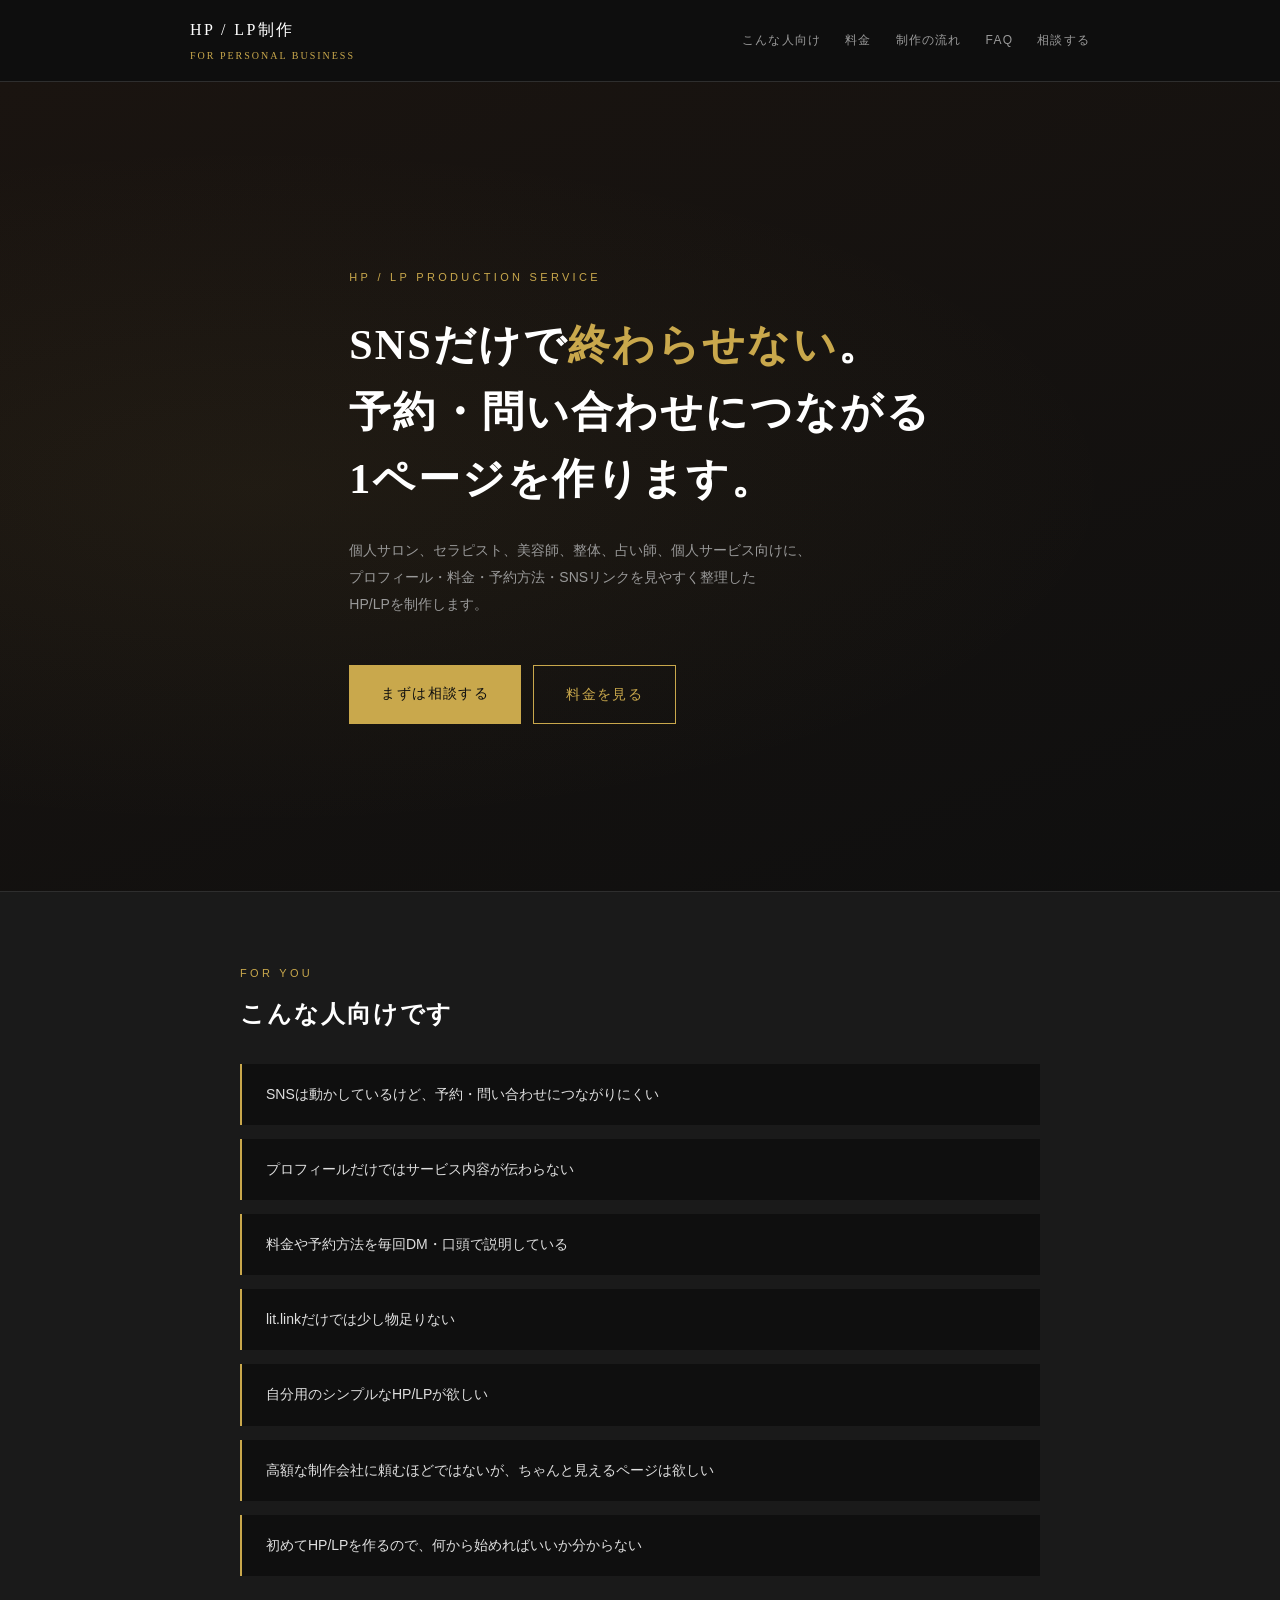
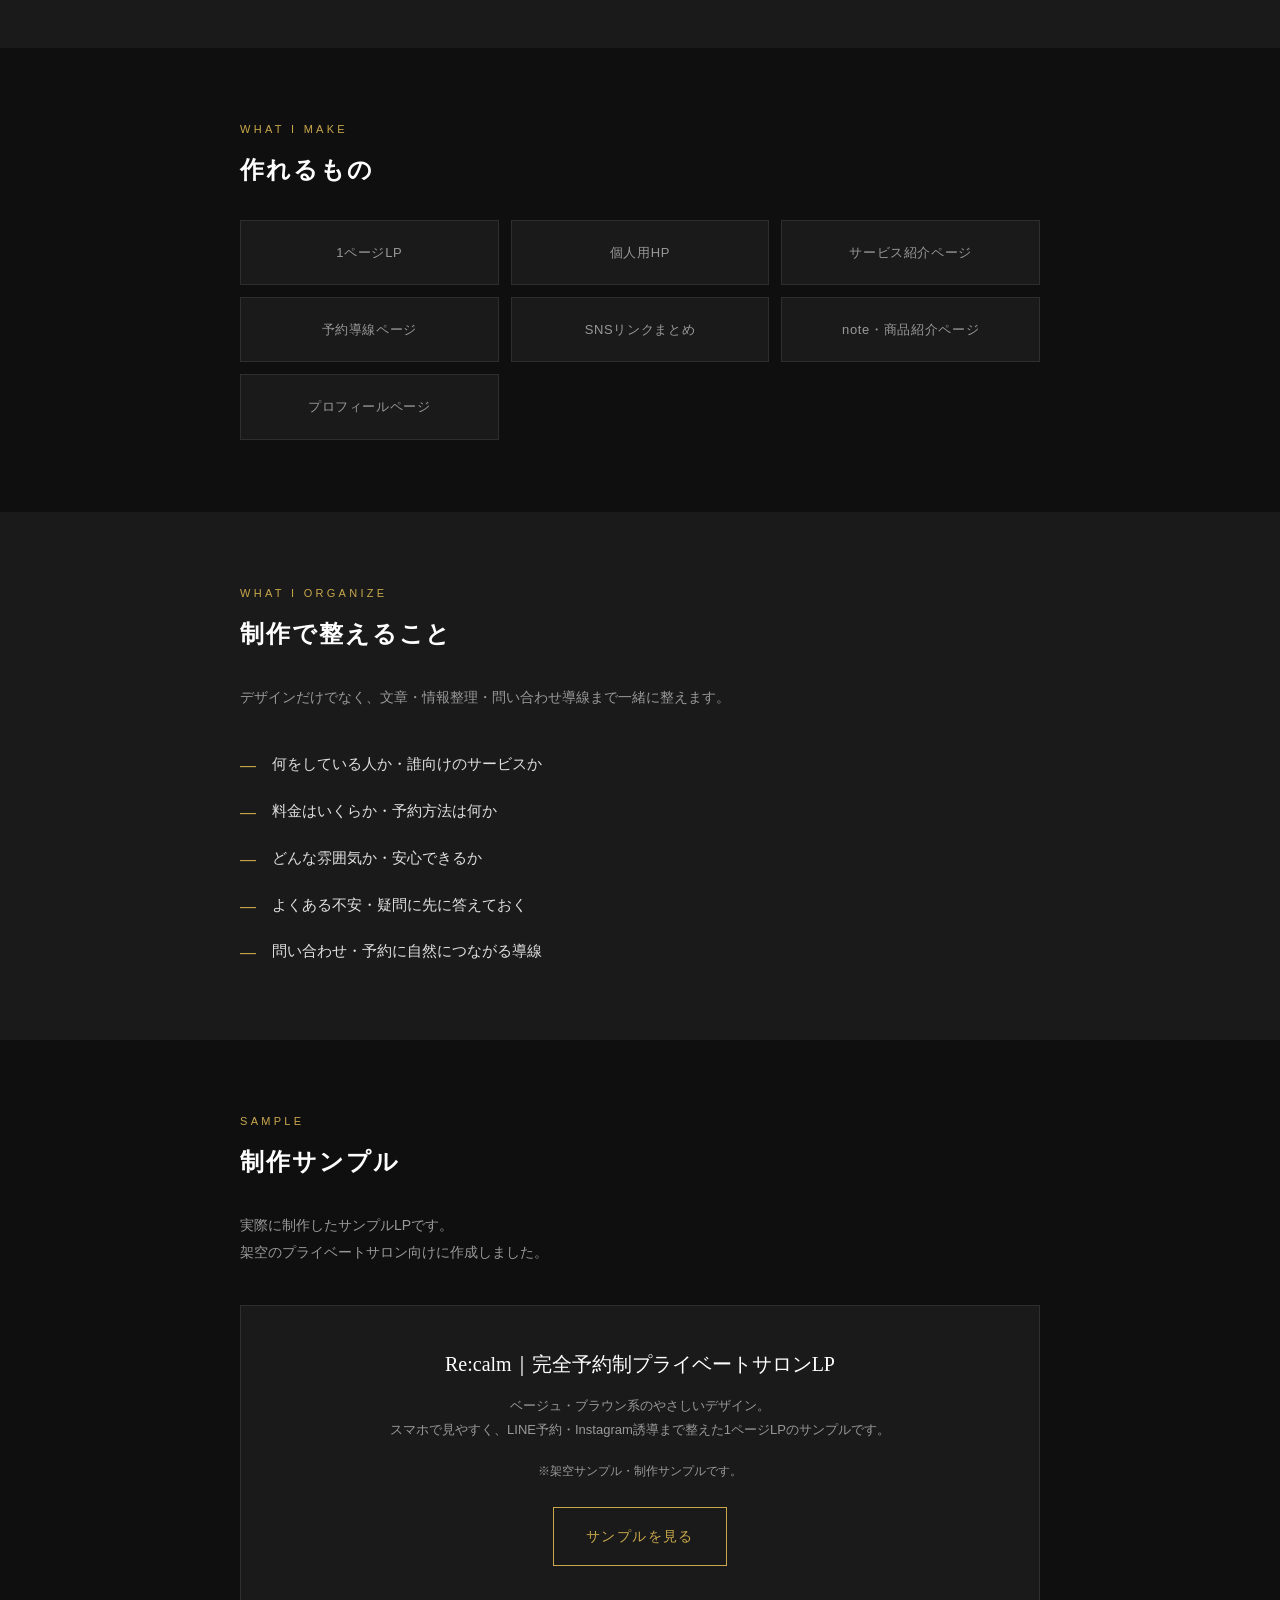
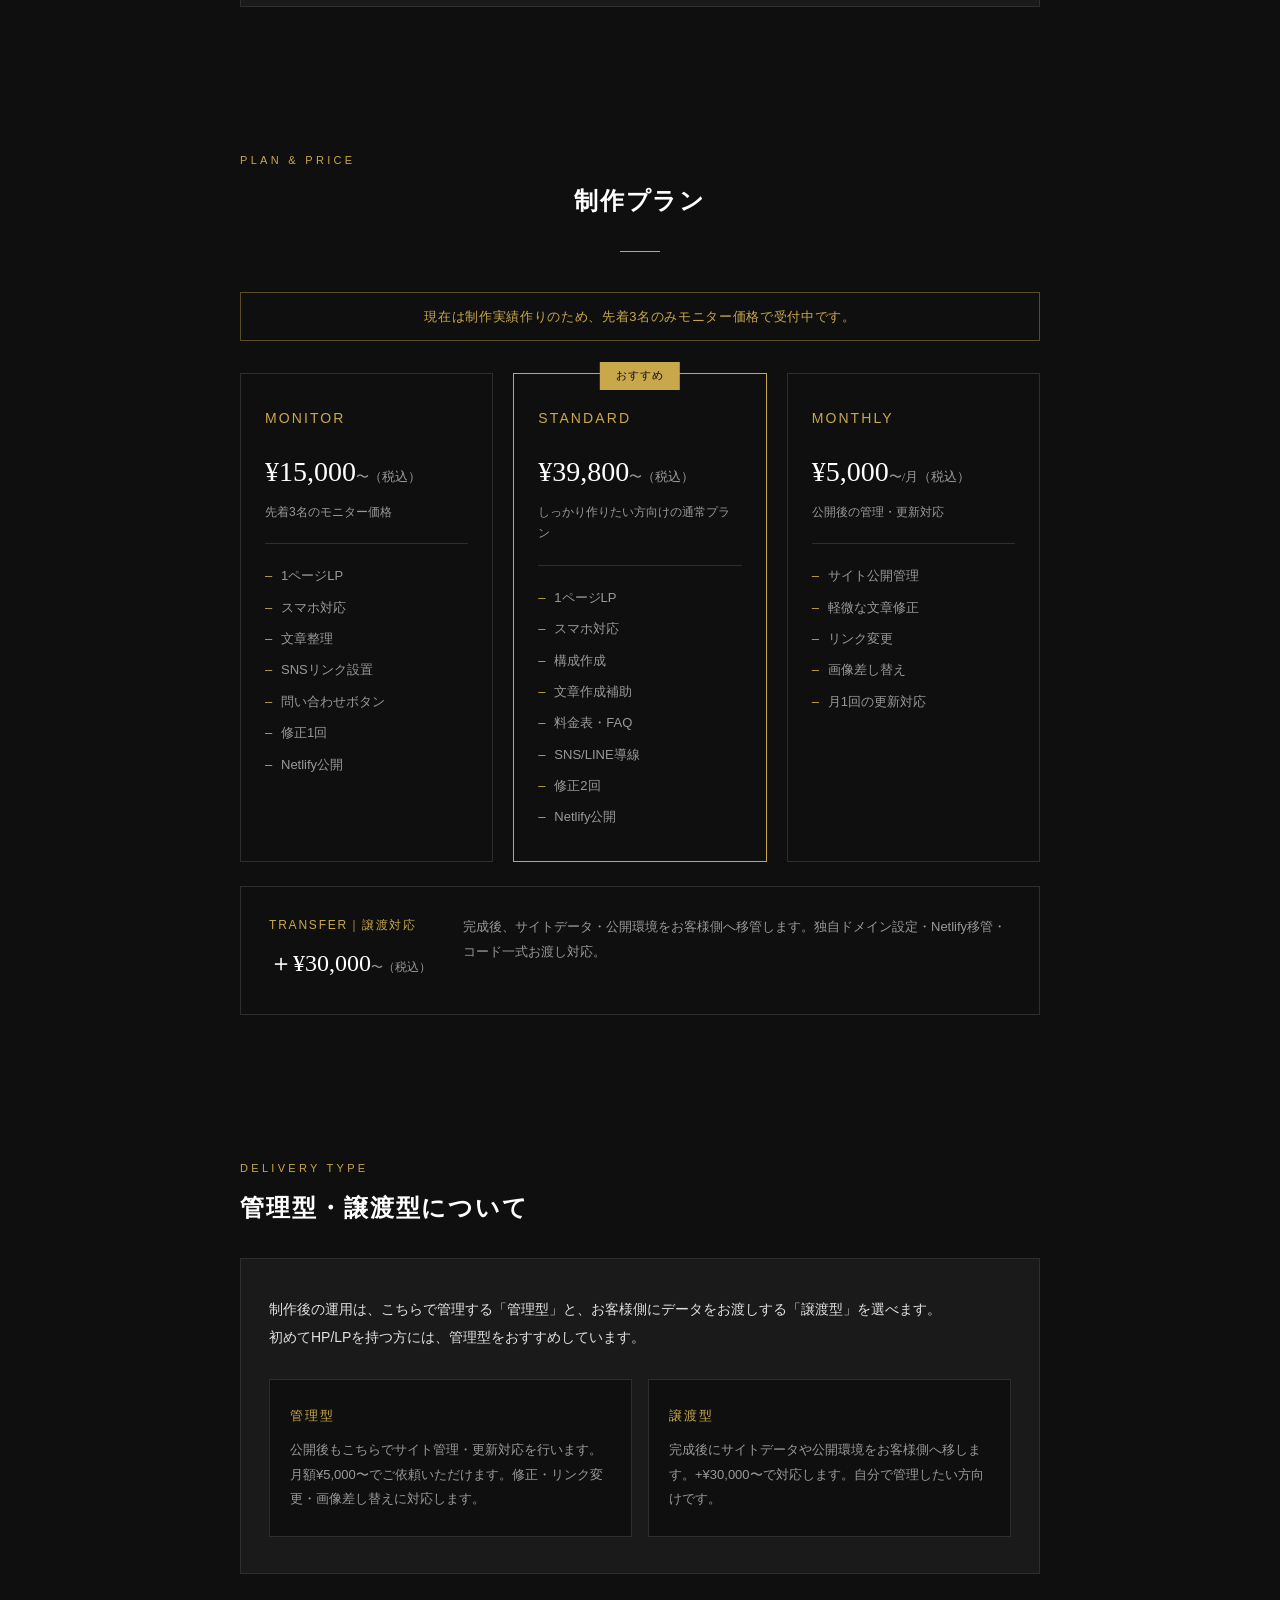
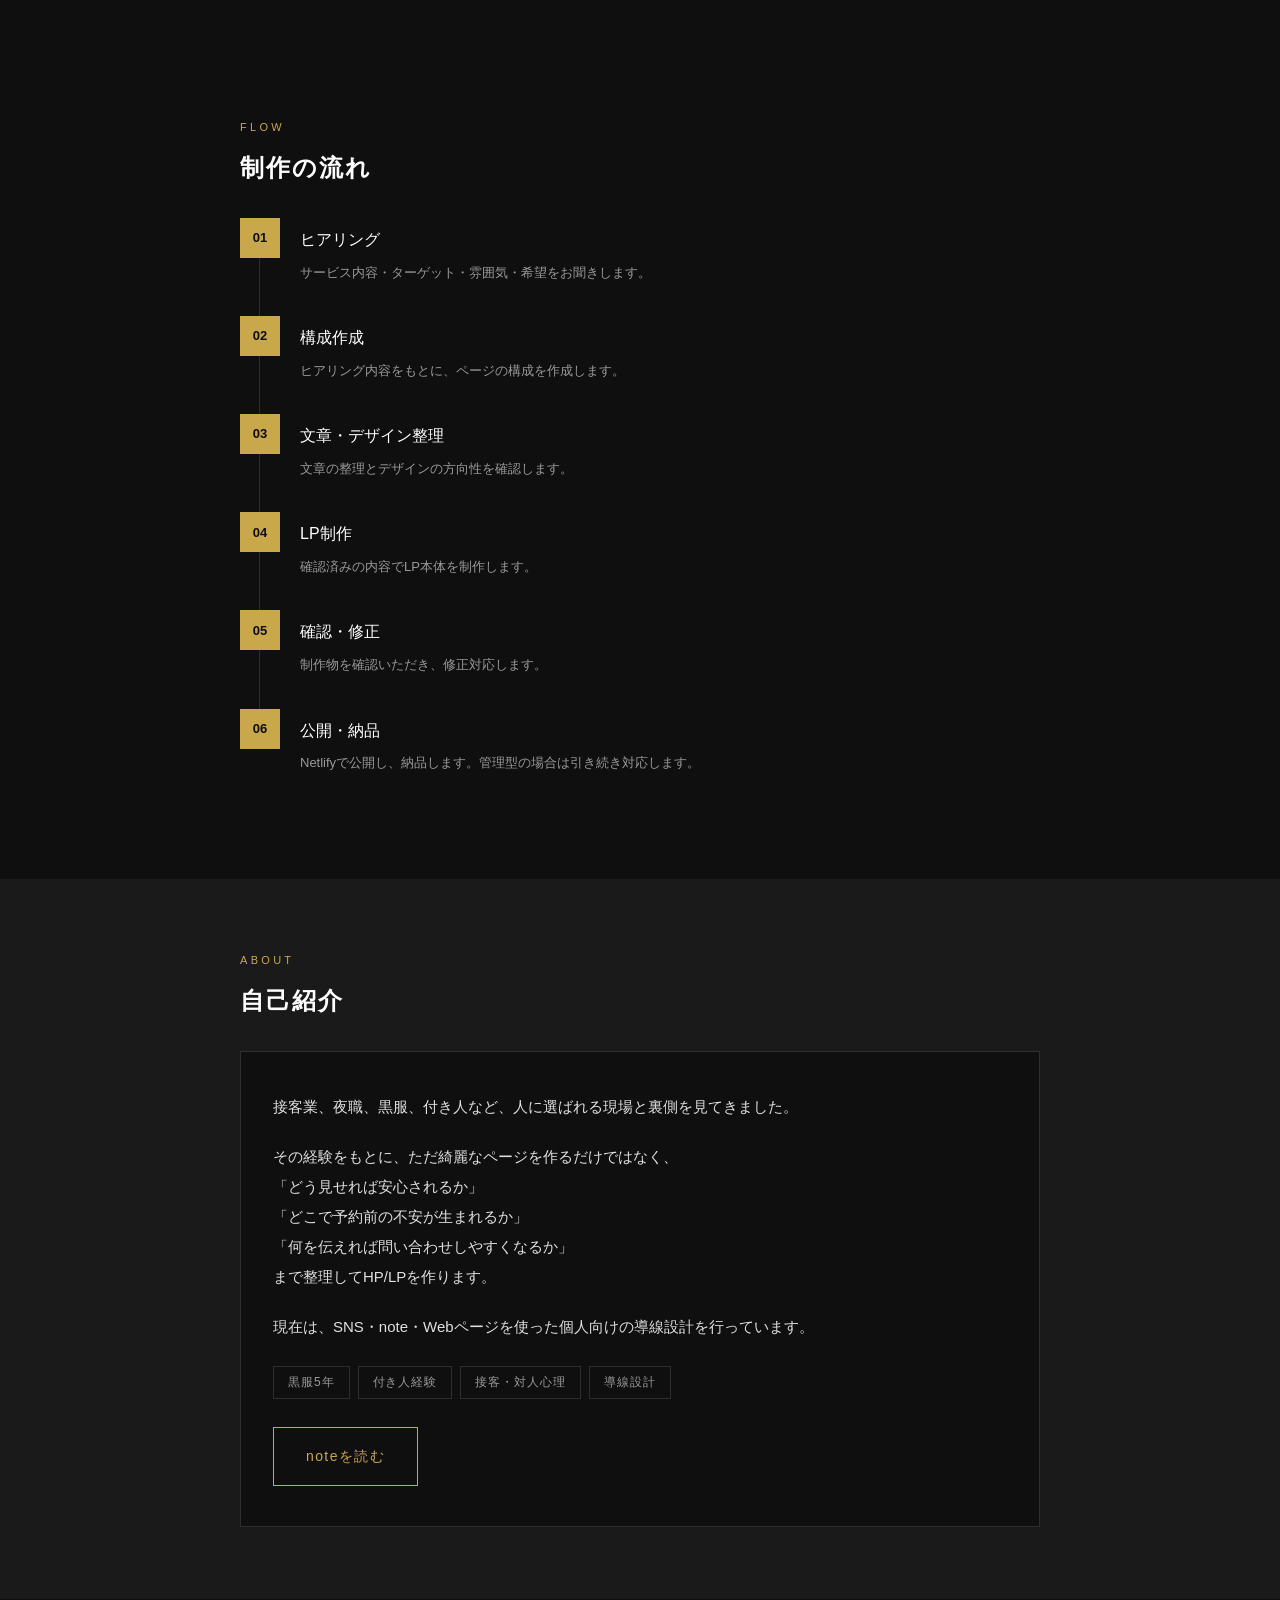
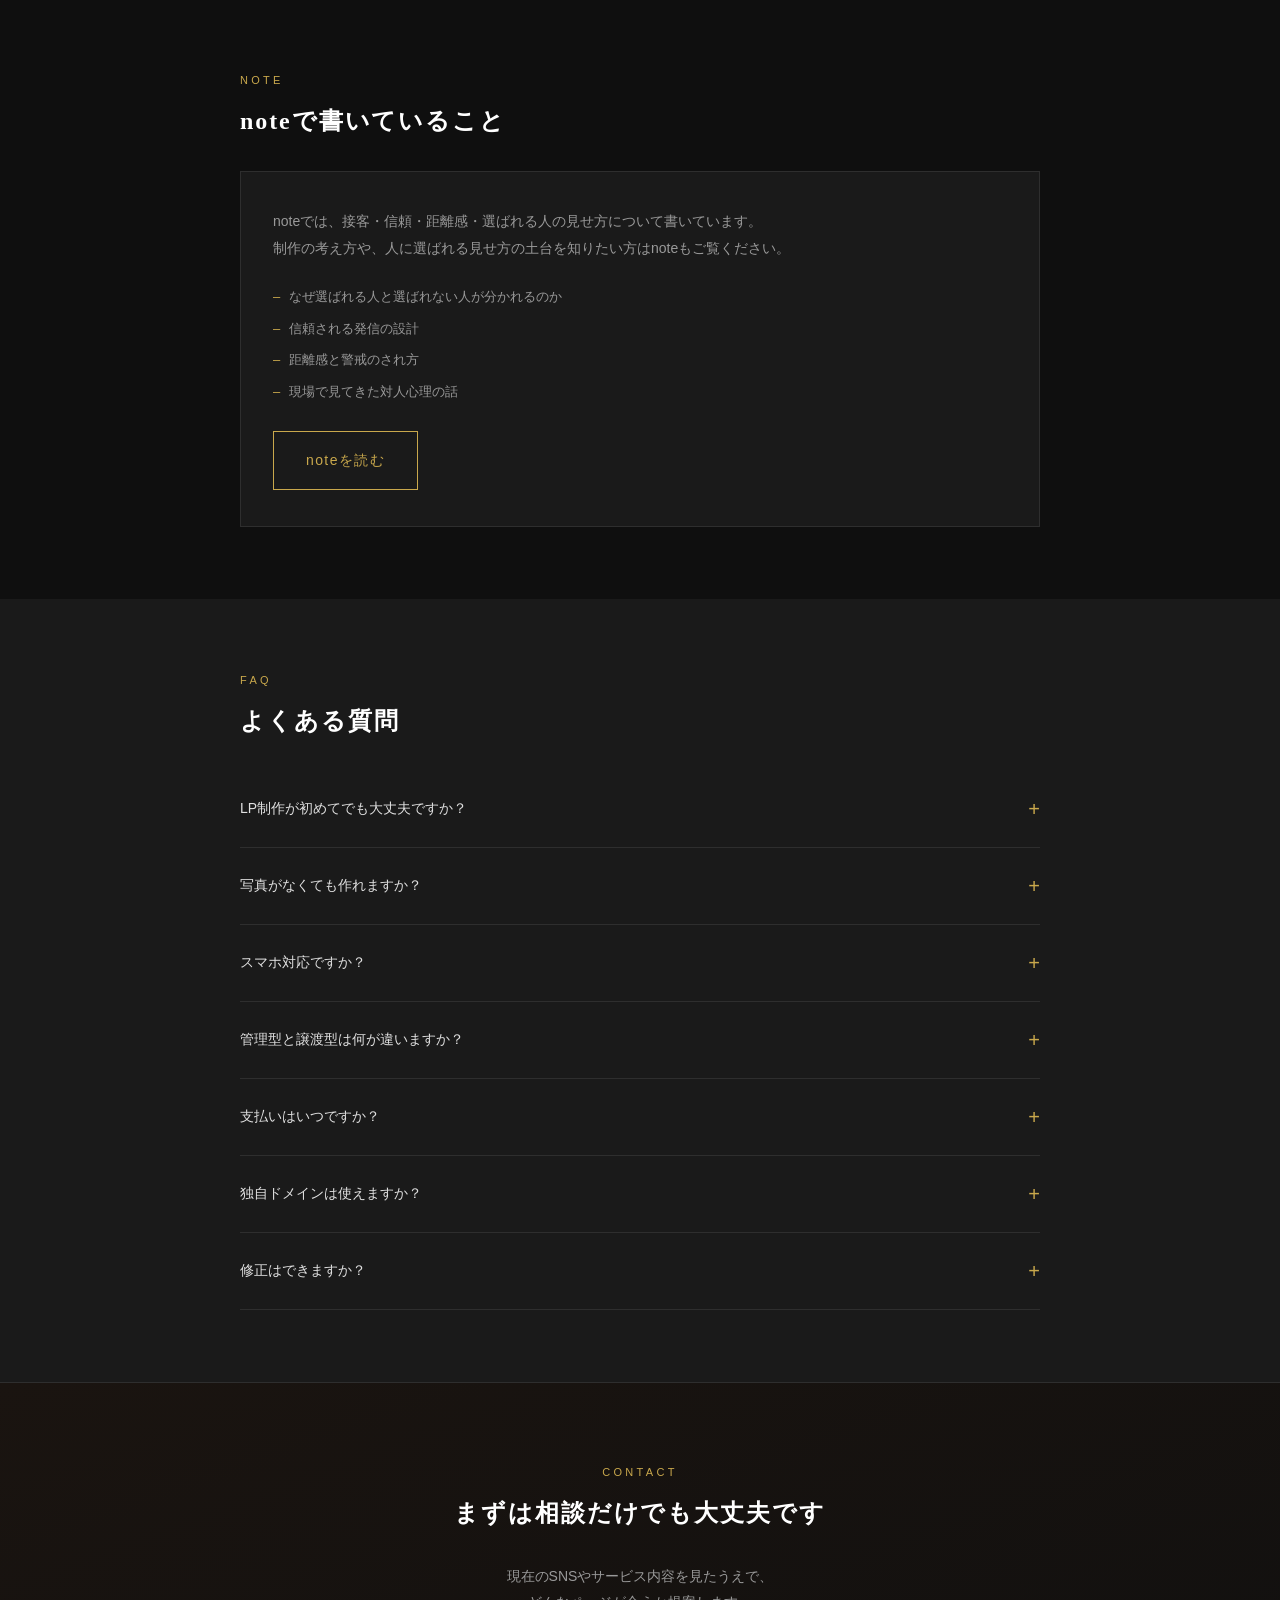
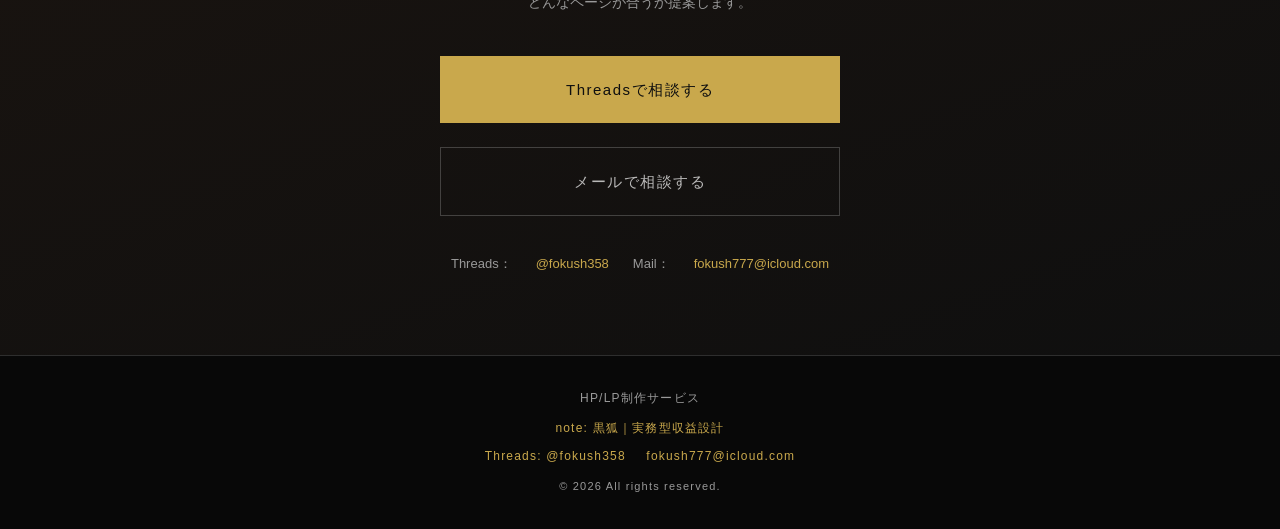
==== service-lp/index.html @ 89407a47 "LP本番化：料金・CTA・FAQ・自己紹介・管理譲渡型を全面更新 - 料金プランに譲渡対応（+¥30,000〜）を追加 - モニター先着3名の告知文を追加 - 「料金を見る」ボタンを #pricing" ====
<!DOCTYPE html>
<html lang="ja">
<head>
  <meta charset="UTF-8">
  <meta name="viewport" content="width=device-width, initial-scale=1.0">
  <title>HP/LP制作サービス｜個人サロン・個人事業者向け</title>
  <meta name="description" content="個人サロン・セラピスト・美容師・整体向けのHP/LP制作サービス。SNSだけで終わらせない、予約・問い合わせにつながる1ページを作ります。モニター価格15,000円〜。">

  <!-- OGP -->
  <meta property="og:title" content="HP/LP制作サービス｜個人サロン・個人事業者向け">
  <meta property="og:description" content="SNSだけで終わらせない。予約・問い合わせにつながる1ページを作ります。">
  <meta property="og:type" content="website">
  <meta property="og:url" content="">
  <meta property="og:image" content="">
  <meta name="twitter:card" content="summary_large_image">

  <link rel="stylesheet" href="./style.css">
</head>
<body>

  <!-- ヘッダー -->
  <header>
    <div class="header-inner">
      <div class="logo">
        HP / LP制作
        <span>FOR PERSONAL BUSINESS</span>
      </div>
      <nav>
        <a href="#target">こんな人向け</a>
        <a href="#pricing">料金</a>
        <a href="#flow">制作の流れ</a>
        <a href="#faq">FAQ</a>
        <a href="#cta">相談する</a>
      </nav>
    </div>
  </header>

  <!-- ファーストビュー -->
  <section id="hero">
    <div class="hero-inner">
      <span class="hero-label">HP / LP PRODUCTION SERVICE</span>
      <h1 class="hero-title">
        SNSだけで<em>終わらせない</em>。<br>
        予約・問い合わせにつながる<br>
        1ページを作ります。
      </h1>
      <p class="hero-sub">
        個人サロン、セラピスト、美容師、整体、占い師、個人サービス向けに、<br>
        プロフィール・料金・予約方法・SNSリンクを見やすく整理した<br>
        HP/LPを制作します。
      </p>
      <div class="hero-buttons">
        <!-- ここにGoogleフォームURLを入れる -->
        <a href="#" class="btn btn-gold">まずは相談する</a>
        <a href="#pricing" class="btn btn-outline-gold">料金を見る</a>
      </div>
    </div>
  </section>

  <!-- こんな人向け -->
  <section id="target">
    <div class="section-inner">
      <span class="section-label">For You</span>
      <h2 class="section-title">こんな人向けです</h2>
      <ul class="target-list">
        <li>SNSは動かしているけど、予約・問い合わせにつながりにくい</li>
        <li>プロフィールだけではサービス内容が伝わらない</li>
        <li>料金や予約方法を毎回DM・口頭で説明している</li>
        <li>lit.linkだけでは少し物足りない</li>
        <li>自分用のシンプルなHP/LPが欲しい</li>
        <li>高額な制作会社に頼むほどではないが、ちゃんと見えるページは欲しい</li>
        <li>初めてHP/LPを作るので、何から始めればいいか分からない</li>
      </ul>
    </div>
  </section>

  <!-- 作れるもの -->
  <section id="products">
    <div class="section-inner">
      <span class="section-label">What I Make</span>
      <h2 class="section-title">作れるもの</h2>
      <div class="products-grid">
        <div class="product-item">1ページLP</div>
        <div class="product-item">個人用HP</div>
        <div class="product-item">サービス紹介ページ</div>
        <div class="product-item">予約導線ページ</div>
        <div class="product-item">SNSリンクまとめ</div>
        <div class="product-item">note・商品紹介ページ</div>
        <div class="product-item">プロフィールページ</div>
      </div>
    </div>
  </section>

  <!-- 制作で整えること -->
  <section id="features">
    <div class="section-inner">
      <span class="section-label">What I Organize</span>
      <h2 class="section-title">制作で整えること</h2>
      <p class="section-desc">
        デザインだけでなく、文章・情報整理・問い合わせ導線まで一緒に整えます。
      </p>
      <ul class="features-list">
        <li>
          <span class="feature-icon">—</span>
          <span class="feature-text">何をしている人か・誰向けのサービスか</span>
        </li>
        <li>
          <span class="feature-icon">—</span>
          <span class="feature-text">料金はいくらか・予約方法は何か</span>
        </li>
        <li>
          <span class="feature-icon">—</span>
          <span class="feature-text">どんな雰囲気か・安心できるか</span>
        </li>
        <li>
          <span class="feature-icon">—</span>
          <span class="feature-text">よくある不安・疑問に先に答えておく</span>
        </li>
        <li>
          <span class="feature-icon">—</span>
          <span class="feature-text">問い合わせ・予約に自然につながる導線</span>
        </li>
      </ul>
    </div>
  </section>

  <!-- 制作サンプル -->
  <section id="sample">
    <div class="section-inner">
      <span class="section-label">Sample</span>
      <h2 class="section-title">制作サンプル</h2>
      <p class="section-desc">
        実際に制作したサンプルLPです。<br>
        架空のプライベートサロン向けに作成しました。
      </p>
      <div class="sample-card">
        <div class="sample-name">Re:calm｜完全予約制プライベートサロンLP</div>
        <p class="sample-desc">
          ベージュ・ブラウン系のやさしいデザイン。<br>
          スマホで見やすく、LINE予約・Instagram誘導まで整えた1ページLPのサンプルです。
        </p>
        <p class="sample-note">※架空サンプル・制作サンプルです。</p>
        <!-- サンプルLPへのリンク -->
        <a href="../sample-salon-lp/" class="btn btn-outline-gold" target="_blank">サンプルを見る</a>
      </div>
    </div>
  </section>

  <!-- 制作プラン -->
  <section id="pricing">
    <div class="section-inner">
      <span class="section-label">Plan & Price</span>
      <h2 class="section-title center">制作プラン</h2>
      <div class="divider"></div>
      <p class="monitor-notice">現在は制作実績作りのため、先着3名のみモニター価格で受付中です。</p>
      <div class="plans-grid">

        <!-- モニタープラン -->
        <div class="plan-card">
          <div class="plan-name">MONITOR</div>
          <div class="plan-price">¥15,000<span>〜（税込）</span></div>
          <p class="plan-desc">先着3名のモニター価格</p>
          <ul class="plan-features">
            <li>1ページLP</li>
            <li>スマホ対応</li>
            <li>文章整理</li>
            <li>SNSリンク設置</li>
            <li>問い合わせボタン</li>
            <li>修正1回</li>
            <li>Netlify公開</li>
          </ul>
        </div>

        <!-- 通常プラン -->
        <div class="plan-card featured">
          <div class="plan-badge">おすすめ</div>
          <div class="plan-name">STANDARD</div>
          <div class="plan-price">¥39,800<span>〜（税込）</span></div>
          <p class="plan-desc">しっかり作りたい方向けの通常プラン</p>
          <ul class="plan-features">
            <li>1ページLP</li>
            <li>スマホ対応</li>
            <li>構成作成</li>
            <li>文章作成補助</li>
            <li>料金表・FAQ</li>
            <li>SNS/LINE導線</li>
            <li>修正2回</li>
            <li>Netlify公開</li>
          </ul>
        </div>

        <!-- 月額管理 -->
        <div class="plan-card">
          <div class="plan-name">MONTHLY</div>
          <div class="plan-price">¥5,000<span>〜/月（税込）</span></div>
          <p class="plan-desc">公開後の管理・更新対応</p>
          <ul class="plan-features">
            <li>サイト公開管理</li>
            <li>軽微な文章修正</li>
            <li>リンク変更</li>
            <li>画像差し替え</li>
            <li>月1回の更新対応</li>
          </ul>
        </div>

      </div>

      <!-- 譲渡対応 -->
      <div class="transfer-box">
        <div class="transfer-inner">
          <div>
            <div class="transfer-label">TRANSFER｜譲渡対応</div>
            <div class="transfer-price">＋¥30,000<span>〜（税込）</span></div>
          </div>
          <p class="transfer-desc">完成後、サイトデータ・公開環境をお客様側へ移管します。独自ドメイン設定・Netlify移管・コード一式お渡し対応。</p>
        </div>
      </div>

    </div>
  </section>

  <!-- 管理型・譲渡型について -->
  <section id="delivery">
    <div class="section-inner">
      <span class="section-label">Delivery Type</span>
      <h2 class="section-title">管理型・譲渡型について</h2>
      <div class="delivery-box">
        <p class="delivery-lead">
          制作後の運用は、こちらで管理する「管理型」と、お客様側にデータをお渡しする「譲渡型」を選べます。<br>
          初めてHP/LPを持つ方には、管理型をおすすめしています。
        </p>
        <div class="delivery-grid">
          <div class="delivery-item">
            <div class="delivery-item-title">管理型</div>
            <p>公開後もこちらでサイト管理・更新対応を行います。月額¥5,000〜でご依頼いただけます。修正・リンク変更・画像差し替えに対応します。</p>
          </div>
          <div class="delivery-item">
            <div class="delivery-item-title">譲渡型</div>
            <p>完成後にサイトデータや公開環境をお客様側へ移します。+¥30,000〜で対応します。自分で管理したい方向けです。</p>
          </div>
        </div>
      </div>
    </div>
  </section>

  <!-- 制作の流れ -->
  <section id="flow">
    <div class="section-inner">
      <span class="section-label">Flow</span>
      <h2 class="section-title">制作の流れ</h2>
      <ul class="flow-list">
        <li class="flow-item">
          <div class="flow-step">01</div>
          <div class="flow-content">
            <div class="title">ヒアリング</div>
            <div class="desc">サービス内容・ターゲット・雰囲気・希望をお聞きします。</div>
          </div>
        </li>
        <li class="flow-item">
          <div class="flow-step">02</div>
          <div class="flow-content">
            <div class="title">構成作成</div>
            <div class="desc">ヒアリング内容をもとに、ページの構成を作成します。</div>
          </div>
        </li>
        <li class="flow-item">
          <div class="flow-step">03</div>
          <div class="flow-content">
            <div class="title">文章・デザイン整理</div>
            <div class="desc">文章の整理とデザインの方向性を確認します。</div>
          </div>
        </li>
        <li class="flow-item">
          <div class="flow-step">04</div>
          <div class="flow-content">
            <div class="title">LP制作</div>
            <div class="desc">確認済みの内容でLP本体を制作します。</div>
          </div>
        </li>
        <li class="flow-item">
          <div class="flow-step">05</div>
          <div class="flow-content">
            <div class="title">確認・修正</div>
            <div class="desc">制作物を確認いただき、修正対応します。</div>
          </div>
        </li>
        <li class="flow-item">
          <div class="flow-step">06</div>
          <div class="flow-content">
            <div class="title">公開・納品</div>
            <div class="desc">Netlifyで公開し、納品します。管理型の場合は引き続き対応します。</div>
          </div>
        </li>
      </ul>
    </div>
  </section>

  <!-- 自己紹介 -->
  <section id="about">
    <div class="section-inner">
      <span class="section-label">About</span>
      <h2 class="section-title">自己紹介</h2>
      <div class="about-box">
        <p class="about-text">
          接客業、夜職、黒服、付き人など、人に選ばれる現場と裏側を見てきました。
        </p>
        <p class="about-text">
          その経験をもとに、ただ綺麗なページを作るだけではなく、<br>
          「どう見せれば安心されるか」<br>
          「どこで予約前の不安が生まれるか」<br>
          「何を伝えれば問い合わせしやすくなるか」<br>
          まで整理してHP/LPを作ります。
        </p>
        <p class="about-text">
          現在は、SNS・note・Webページを使った個人向けの導線設計を行っています。
        </p>
        <div class="about-tags">
          <span class="tag">黒服5年</span>
          <span class="tag">付き人経験</span>
          <span class="tag">接客・対人心理</span>
          <span class="tag">導線設計</span>
        </div>
        <div class="about-note-link">
          <a href="https://note.com/bunkitune" class="btn btn-outline-gold" target="_blank">noteを読む</a>
        </div>
      </div>
    </div>
  </section>

  <!-- noteで書いていること -->
  <section id="note-section">
    <div class="section-inner">
      <span class="section-label">Note</span>
      <h2 class="section-title">noteで書いていること</h2>
      <div class="note-box">
        <p class="note-text">
          noteでは、接客・信頼・距離感・選ばれる人の見せ方について書いています。<br>
          制作の考え方や、人に選ばれる見せ方の土台を知りたい方はnoteもご覧ください。
        </p>
        <ul class="note-topics">
          <li>なぜ選ばれる人と選ばれない人が分かれるのか</li>
          <li>信頼される発信の設計</li>
          <li>距離感と警戒のされ方</li>
          <li>現場で見てきた対人心理の話</li>
        </ul>
        <a href="https://note.com/bunkitune" class="btn btn-outline-gold" target="_blank">noteを読む</a>
      </div>
    </div>
  </section>

  <!-- FAQ -->
  <section id="faq">
    <div class="section-inner">
      <span class="section-label">FAQ</span>
      <h2 class="section-title">よくある質問</h2>
      <div class="faq-list">
        <div class="faq-item">
          <div class="faq-question">LP制作が初めてでも大丈夫ですか？</div>
          <div class="faq-answer">大丈夫です。必要な情報はこちらで整理します。何を用意すればいいかも最初にご案内します。</div>
        </div>
        <div class="faq-item">
          <div class="faq-question">写真がなくても作れますか？</div>
          <div class="faq-answer">可能です。画像なしでも成立するシンプルな構成で制作できます。</div>
        </div>
        <div class="faq-item">
          <div class="faq-question">スマホ対応ですか？</div>
          <div class="faq-answer">スマホで見やすいことを前提に制作します。PCでも崩れないレスポンシブ対応です。</div>
        </div>
        <div class="faq-item">
          <div class="faq-question">管理型と譲渡型は何が違いますか？</div>
          <div class="faq-answer">管理型は、こちらで公開・更新管理を行う形です。譲渡型は、完成後にサイトデータや公開環境をお客様側へ移す形です。初めての方には管理型をおすすめしています。</div>
        </div>
        <div class="faq-item">
          <div class="faq-question">支払いはいつですか？</div>
          <div class="faq-answer">モニター制作は原則前払い、通常制作は着手金50%・公開前50%でお願いしています。</div>
        </div>
        <div class="faq-item">
          <div class="faq-question">独自ドメインは使えますか？</div>
          <div class="faq-answer">可能です。ドメインはお客様名義で取得していただき、設定をサポートします。</div>
        </div>
        <div class="faq-item">
          <div class="faq-question">修正はできますか？</div>
          <div class="faq-answer">プランに応じて修正対応します。大幅な変更は別料金になります。</div>
        </div>
      </div>
    </div>
  </section>

  <!-- CTA -->
  <section id="cta">
    <div class="section-inner">
      <span class="section-label">Contact</span>
      <h2 class="section-title">まずは相談だけでも大丈夫です</h2>
      <p class="cta-lead">
        現在のSNSやサービス内容を見たうえで、<br>
        どんなページが合うか提案します。
      </p>
      <div class="cta-buttons">
        <!-- ここにGoogleフォームURLを入れる -->
        <a href="#" class="btn btn-lg btn-gold">Threadsで相談する</a>
        <a href="mailto:fokush777@icloud.com" class="btn btn-lg btn-outline-white">メールで相談する</a>
      </div>
      <p class="cta-contact-info">
        Threads：<a href="https://www.threads.com/@fokush358?igshid=NTc4MTIwNjQ2YQ==" target="_blank">@fokush358</a>
        Mail：<a href="mailto:fokush777@icloud.com">fokush777@icloud.com</a>
      </p>
    </div>
  </section>

  <!-- フッター -->
  <footer>
    <p>HP/LP制作サービス</p>
    <p style="margin-top:8px;">
      <a href="https://note.com/bunkitune" target="_blank">note: 黒狐｜実務型収益設計</a>
    </p>
    <p style="margin-top:6px;">
      <a href="https://www.threads.com/@fokush358?igshid=NTc4MTIwNjQ2YQ==" target="_blank">Threads: @fokush358</a>
      <a href="mailto:fokush777@icloud.com">fokush777@icloud.com</a>
    </p>
    <p style="margin-top:10px; font-size:11px;">© 2026 All rights reserved.</p>
  </footer>

  <script src="./script.js"></script>
</body>
</html>
---- service-lp/style.css ----
/* ===========================
   HP/LP制作サービス LP スタイル
   =========================== */

:root {
  --color-bg: #0f0f0f;
  --color-surface: #1a1a1a;
  --color-surface2: #222222;
  --color-white: #ffffff;
  --color-gold: #c9a84c;
  --color-gold-light: #e0c878;
  --color-text: #e0e0e0;
  --color-text-light: #999999;
  --color-border: #2e2e2e;
  --font-main: 'Hiragino Mincho ProN', 'Yu Mincho', 'Georgia', serif;
  --font-sub: 'Hiragino Kaku Gothic ProN', 'Meiryo', sans-serif;
}

* {
  margin: 0;
  padding: 0;
  box-sizing: border-box;
}

html {
  scroll-behavior: smooth;
}

body {
  background-color: var(--color-bg);
  color: var(--color-text);
  font-family: var(--font-sub);
  line-height: 1.8;
  font-size: 15px;
}

img {
  max-width: 100%;
  height: auto;
  display: block;
}

a {
  color: inherit;
  text-decoration: none;
}

/* ===========================
   ヘッダー
   =========================== */
header {
  background: rgba(15,15,15,0.95);
  border-bottom: 1px solid var(--color-border);
  padding: 16px 20px;
  position: sticky;
  top: 0;
  z-index: 100;
  backdrop-filter: blur(8px);
}

.header-inner {
  max-width: 900px;
  margin: 0 auto;
  display: flex;
  justify-content: space-between;
  align-items: center;
}

.logo {
  font-family: var(--font-main);
  font-size: 16px;
  letter-spacing: 0.15em;
  color: var(--color-white);
}

.logo span {
  font-size: 10px;
  display: block;
  letter-spacing: 0.2em;
  color: var(--color-gold);
  margin-top: 2px;
}

nav {
  display: none;
}

@media (min-width: 768px) {
  nav {
    display: flex;
    gap: 24px;
  }
  nav a {
    font-size: 12px;
    color: var(--color-text-light);
    letter-spacing: 0.1em;
    transition: color 0.2s;
  }
  nav a:hover {
    color: var(--color-gold);
  }
}

/* ===========================
   セクション共通
   =========================== */
section {
  padding: 72px 20px;
}

.section-inner {
  max-width: 800px;
  margin: 0 auto;
}

.section-label {
  font-size: 11px;
  letter-spacing: 0.3em;
  color: var(--color-gold);
  text-transform: uppercase;
  margin-bottom: 12px;
  display: block;
}

.section-title {
  font-family: var(--font-main);
  font-size: 24px;
  color: var(--color-white);
  letter-spacing: 0.08em;
  line-height: 1.5;
  margin-bottom: 32px;
}

.section-title.center {
  text-align: center;
}

.divider {
  width: 40px;
  height: 1px;
  background: var(--color-gold);
  margin: 16px auto 40px;
}

.section-desc {
  font-size: 14px;
  color: var(--color-text-light);
  line-height: 1.9;
  margin-bottom: 40px;
}

/* ===========================
   ファーストビュー
   =========================== */
#hero {
  background: linear-gradient(160deg, #1a1410 0%, #0f0f0f 100%);
  padding: 100px 20px 80px;
  min-height: 90vh;
  display: flex;
  align-items: center;
  border-bottom: 1px solid var(--color-border);
  position: relative;
  overflow: hidden;
}

#hero::before {
  content: '';
  position: absolute;
  top: 0;
  left: 0;
  right: 0;
  bottom: 0;
  background: radial-gradient(ellipse at 20% 50%, rgba(201,168,76,0.06) 0%, transparent 60%);
  pointer-events: none;
}

.hero-inner {
  max-width: 800px;
  margin: 0 auto;
  position: relative;
}

.hero-label {
  font-size: 11px;
  letter-spacing: 0.3em;
  color: var(--color-gold);
  margin-bottom: 24px;
  display: block;
}

.hero-title {
  font-family: var(--font-main);
  font-size: clamp(26px, 5vw, 42px);
  color: var(--color-white);
  line-height: 1.6;
  letter-spacing: 0.05em;
  margin-bottom: 24px;
}

.hero-title em {
  color: var(--color-gold);
  font-style: normal;
}

.hero-sub {
  font-size: 14px;
  color: var(--color-text-light);
  line-height: 1.9;
  margin-bottom: 48px;
  max-width: 560px;
}

/* ===========================
   ボタン
   =========================== */
.btn {
  display: inline-block;
  padding: 16px 32px;
  font-size: 14px;
  letter-spacing: 0.1em;
  text-align: center;
  cursor: pointer;
  transition: all 0.25s;
  border: none;
  font-family: var(--font-sub);
}

.btn-gold {
  background: var(--color-gold);
  color: #0f0f0f;
}

.btn-gold:hover {
  background: var(--color-gold-light);
}

.btn-outline-gold {
  background: transparent;
  color: var(--color-gold);
  border: 1px solid var(--color-gold);
}

.btn-outline-gold:hover {
  background: var(--color-gold);
  color: #0f0f0f;
}

.btn-outline-white {
  background: transparent;
  color: rgba(255,255,255,0.7);
  border: 1px solid rgba(255,255,255,0.2);
}

.btn-outline-white:hover {
  background: rgba(255,255,255,0.08);
}

.btn-lg {
  padding: 20px 48px;
  font-size: 15px;
  width: 100%;
  max-width: 400px;
  display: block;
  margin: 0 auto 12px;
}

.hero-buttons {
  display: flex;
  flex-direction: column;
  gap: 12px;
  max-width: 360px;
}

@media (min-width: 480px) {
  .hero-buttons {
    flex-direction: row;
  }
}

/* ===========================
   こんな人向け
   =========================== */
#target {
  background: var(--color-surface);
}

.target-list {
  list-style: none;
  display: flex;
  flex-direction: column;
  gap: 14px;
}

.target-list li {
  padding: 18px 24px;
  background: var(--color-bg);
  border-left: 2px solid var(--color-gold);
  font-size: 14px;
  color: var(--color-text);
}

/* ===========================
   作れるもの
   =========================== */
#products {
  background: var(--color-bg);
}

.products-grid {
  display: grid;
  grid-template-columns: repeat(2, 1fr);
  gap: 12px;
}

@media (min-width: 600px) {
  .products-grid {
    grid-template-columns: repeat(3, 1fr);
  }
}

.product-item {
  padding: 20px 16px;
  background: var(--color-surface);
  border: 1px solid var(--color-border);
  text-align: center;
  font-size: 13px;
  color: var(--color-text-light);
  letter-spacing: 0.05em;
}

/* ===========================
   制作で整えること
   =========================== */
#features {
  background: var(--color-surface);
}

.features-list {
  list-style: none;
  display: flex;
  flex-direction: column;
  gap: 16px;
}

.features-list li {
  display: flex;
  gap: 16px;
  align-items: flex-start;
}

.feature-icon {
  color: var(--color-gold);
  font-size: 16px;
  flex-shrink: 0;
  margin-top: 2px;
}

.feature-text {
  font-size: 15px;
  color: var(--color-text);
}

/* ===========================
   制作サンプル
   =========================== */
#sample {
  background: var(--color-bg);
}

.sample-card {
  background: var(--color-surface);
  border: 1px solid var(--color-border);
  padding: 40px 32px;
  text-align: center;
}

.sample-card .sample-name {
  font-family: var(--font-main);
  font-size: 20px;
  color: var(--color-white);
  margin-bottom: 12px;
}

.sample-card .sample-desc {
  font-size: 13px;
  color: var(--color-text-light);
  margin-bottom: 28px;
  line-height: 1.8;
}

/* ===========================
   制作プラン
   =========================== */
#plans {
  background: var(--color-surface);
}

.plans-grid {
  display: flex;
  flex-direction: column;
  gap: 20px;
}

@media (min-width: 640px) {
  .plans-grid {
    display: grid;
    grid-template-columns: repeat(3, 1fr);
    gap: 20px;
  }
}

.plan-card {
  background: var(--color-bg);
  border: 1px solid var(--color-border);
  padding: 32px 24px;
}

.plan-card.featured {
  border-color: var(--color-gold);
  position: relative;
}

.plan-badge {
  position: absolute;
  top: -12px;
  left: 50%;
  transform: translateX(-50%);
  background: var(--color-gold);
  color: #0f0f0f;
  font-size: 11px;
  padding: 4px 16px;
  letter-spacing: 0.1em;
  white-space: nowrap;
}

.plan-name {
  font-size: 14px;
  letter-spacing: 0.15em;
  color: var(--color-gold);
  margin-bottom: 16px;
}

.plan-price {
  font-family: var(--font-main);
  font-size: 28px;
  color: var(--color-white);
  margin-bottom: 4px;
}

.plan-price span {
  font-size: 13px;
  color: var(--color-text-light);
}

.plan-desc {
  font-size: 12px;
  color: var(--color-text-light);
  margin-bottom: 20px;
  padding-bottom: 20px;
  border-bottom: 1px solid var(--color-border);
}

.plan-features {
  list-style: none;
  display: flex;
  flex-direction: column;
  gap: 8px;
}

.plan-features li {
  font-size: 13px;
  color: var(--color-text-light);
  padding-left: 16px;
  position: relative;
}

.plan-features li::before {
  content: '–';
  position: absolute;
  left: 0;
  color: var(--color-gold);
}

/* ===========================
   制作の流れ
   =========================== */
#flow {
  background: var(--color-bg);
}

.flow-list {
  list-style: none;
  display: flex;
  flex-direction: column;
  gap: 0;
}

.flow-item {
  display: flex;
  gap: 20px;
  padding-bottom: 32px;
  position: relative;
}

.flow-item:not(:last-child)::after {
  content: '';
  position: absolute;
  left: 19px;
  top: 40px;
  bottom: 0;
  width: 1px;
  background: var(--color-border);
}

.flow-step {
  width: 40px;
  height: 40px;
  background: var(--color-gold);
  color: #0f0f0f;
  display: flex;
  align-items: center;
  justify-content: center;
  font-size: 13px;
  flex-shrink: 0;
  font-weight: bold;
}

.flow-content .title {
  font-size: 16px;
  color: var(--color-white);
  margin-bottom: 6px;
  padding-top: 8px;
}

.flow-content .desc {
  font-size: 13px;
  color: var(--color-text-light);
  line-height: 1.8;
}

/* ===========================
   自己紹介
   =========================== */
#about {
  background: var(--color-surface);
}

.about-box {
  border: 1px solid var(--color-border);
  padding: 40px 32px;
  background: var(--color-bg);
}

.about-text {
  font-size: 15px;
  line-height: 2;
  color: var(--color-text);
  margin-bottom: 20px;
}

.about-tags {
  display: flex;
  flex-wrap: wrap;
  gap: 8px;
  margin-top: 24px;
}

.tag {
  padding: 5px 14px;
  border: 1px solid var(--color-border);
  font-size: 12px;
  letter-spacing: 0.08em;
  color: var(--color-text-light);
}

/* ===========================
   noteで書いていること
   =========================== */
#note-section {
  background: var(--color-bg);
}

.note-box {
  background: var(--color-surface);
  border: 1px solid var(--color-border);
  padding: 36px 32px;
}

.note-text {
  font-size: 14px;
  color: var(--color-text-light);
  line-height: 1.9;
  margin-bottom: 24px;
}

.note-topics {
  list-style: none;
  display: flex;
  flex-direction: column;
  gap: 8px;
  margin-bottom: 28px;
}

.note-topics li {
  font-size: 13px;
  color: var(--color-text-light);
  padding-left: 16px;
  position: relative;
}

.note-topics li::before {
  content: '–';
  position: absolute;
  left: 0;
  color: var(--color-gold);
}

/* ===========================
   FAQ
   =========================== */
#faq {
  background: var(--color-surface);
}

.faq-list {
  display: flex;
  flex-direction: column;
  gap: 0;
}

.faq-item {
  border-bottom: 1px solid var(--color-border);
}

.faq-question {
  padding: 20px 0;
  font-size: 14px;
  color: var(--color-text);
  cursor: pointer;
  display: flex;
  justify-content: space-between;
  align-items: center;
  gap: 16px;
}

.faq-question::after {
  content: '+';
  font-size: 20px;
  color: var(--color-gold);
  flex-shrink: 0;
  transition: transform 0.2s;
}

.faq-item.open .faq-question::after {
  transform: rotate(45deg);
}

.faq-answer {
  font-size: 13px;
  color: var(--color-text-light);
  line-height: 1.9;
  padding: 0 0 20px;
  display: none;
}

.faq-item.open .faq-answer {
  display: block;
}

/* ===========================
   CTA
   =========================== */
#cta {
  background: linear-gradient(160deg, #1a1410, #0f0f0f);
  text-align: center;
  padding: 80px 20px;
  border-top: 1px solid var(--color-border);
}

.cta-lead {
  font-size: 14px;
  color: var(--color-text-light);
  margin-bottom: 40px;
  line-height: 1.9;
}

.cta-buttons {
  display: flex;
  flex-direction: column;
  align-items: center;
  gap: 12px;
}

/* ===========================
   フッター
   =========================== */
footer {
  background: #080808;
  color: var(--color-text-light);
  text-align: center;
  padding: 32px 20px;
  font-size: 12px;
  letter-spacing: 0.1em;
  border-top: 1px solid var(--color-border);
}

footer a {
  color: var(--color-gold);
  text-decoration: none;
}

footer a:hover {
  text-decoration: underline;
}

footer a + a {
  margin-left: 16px;
}

/* ===========================
   モニター告知
   =========================== */
.monitor-notice {
  text-align: center;
  font-size: 13px;
  color: var(--color-gold);
  border: 1px solid rgba(201,168,76,0.4);
  padding: 12px 20px;
  margin-bottom: 32px;
  letter-spacing: 0.05em;
}

/* ===========================
   譲渡対応ボックス
   =========================== */
.transfer-box {
  margin-top: 24px;
  border: 1px solid var(--color-border);
  padding: 28px 28px;
  background: var(--color-bg);
}

.transfer-inner {
  display: flex;
  flex-direction: column;
  gap: 12px;
}

@media (min-width: 600px) {
  .transfer-inner {
    flex-direction: row;
    align-items: flex-start;
    gap: 32px;
  }
}

.transfer-label {
  font-size: 12px;
  letter-spacing: 0.15em;
  color: var(--color-gold);
  margin-bottom: 6px;
}

.transfer-price {
  font-family: var(--font-main);
  font-size: 24px;
  color: var(--color-white);
  white-space: nowrap;
}

.transfer-price span {
  font-size: 12px;
  color: var(--color-text-light);
}

.transfer-desc {
  font-size: 13px;
  color: var(--color-text-light);
  line-height: 1.9;
  flex: 1;
}

/* ===========================
   管理型・譲渡型
   =========================== */
#delivery {
  background: var(--color-bg);
}

.delivery-box {
  border: 1px solid var(--color-border);
  padding: 36px 28px;
  background: var(--color-surface);
}

.delivery-lead {
  font-size: 14px;
  color: var(--color-text);
  line-height: 2;
  margin-bottom: 28px;
}

.delivery-grid {
  display: grid;
  grid-template-columns: 1fr;
  gap: 16px;
}

@media (min-width: 600px) {
  .delivery-grid {
    grid-template-columns: 1fr 1fr;
  }
}

.delivery-item {
  background: var(--color-bg);
  border: 1px solid var(--color-border);
  padding: 24px 20px;
}

.delivery-item-title {
  font-size: 13px;
  letter-spacing: 0.15em;
  color: var(--color-gold);
  margin-bottom: 10px;
}

.delivery-item p {
  font-size: 13px;
  color: var(--color-text-light);
  line-height: 1.9;
}

/* ===========================
   サンプル注記
   =========================== */
.sample-note {
  font-size: 12px;
  color: var(--color-text-light);
  margin-bottom: 24px;
  margin-top: -8px;
}

/* ===========================
   自己紹介 noteリンク
   =========================== */
.about-note-link {
  margin-top: 28px;
}

/* ===========================
   CTA 連絡先テキスト
   =========================== */
.cta-contact-info {
  margin-top: 24px;
  font-size: 13px;
  color: var(--color-text-light);
  display: flex;
  flex-direction: column;
  align-items: center;
  gap: 6px;
}

.cta-contact-info a {
  color: var(--color-gold);
}

@media (min-width: 480px) {
  .cta-contact-info {
    flex-direction: row;
    justify-content: center;
    gap: 24px;
  }
}

/* ===========================
   スマホ表示調整
   =========================== */
@media (max-width: 480px) {
  section {
    padding: 56px 16px;
  }

  .section-title {
    font-size: 20px;
  }

  .plan-card {
    padding: 24px 18px;
  }

  .plan-price {
    font-size: 24px;
  }

  .faq-question {
    font-size: 13px;
    padding: 18px 0;
  }

  .faq-answer {
    font-size: 13px;
  }

  .btn-lg {
    padding: 16px 24px;
    font-size: 14px;
  }

  .transfer-box {
    padding: 20px 16px;
  }

  .delivery-box {
    padding: 24px 16px;
  }

  .hero-title {
    font-size: 22px;
  }

  .monitor-notice {
    font-size: 12px;
    padding: 10px 14px;
  }
}
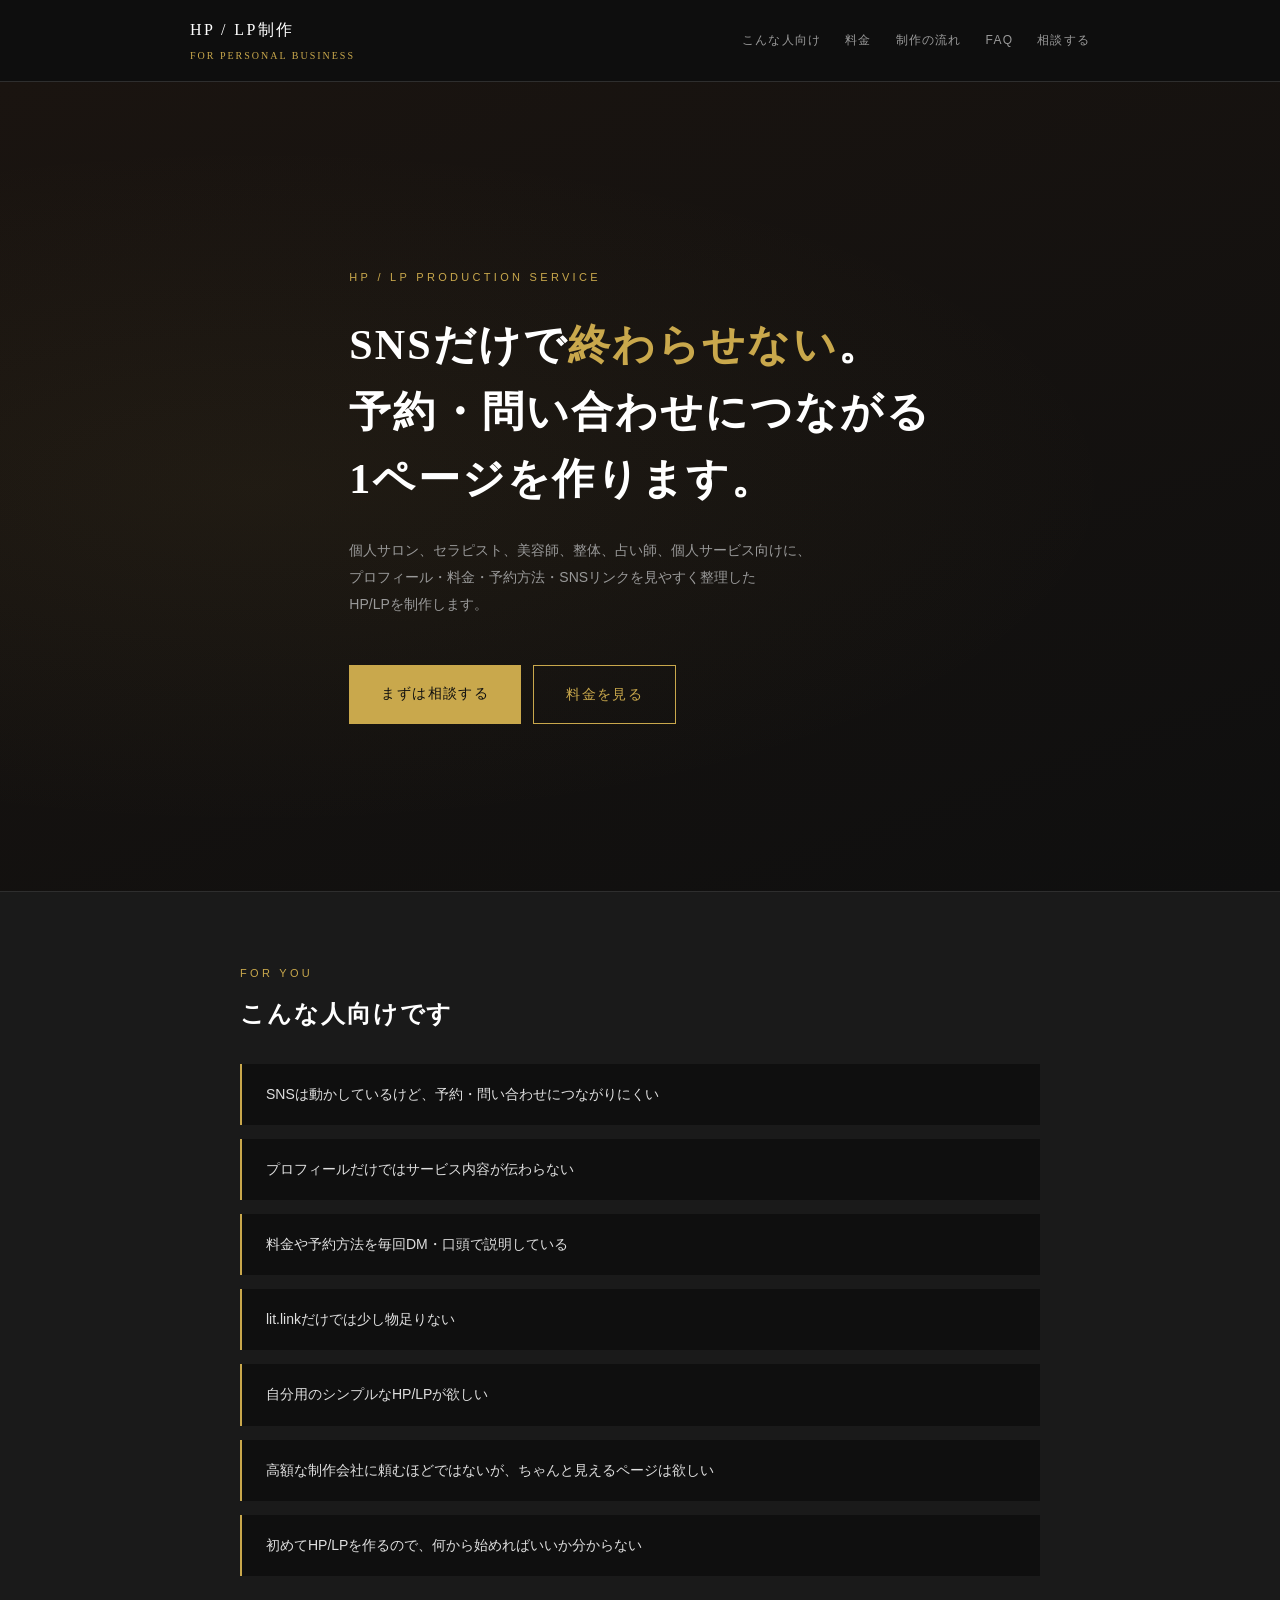
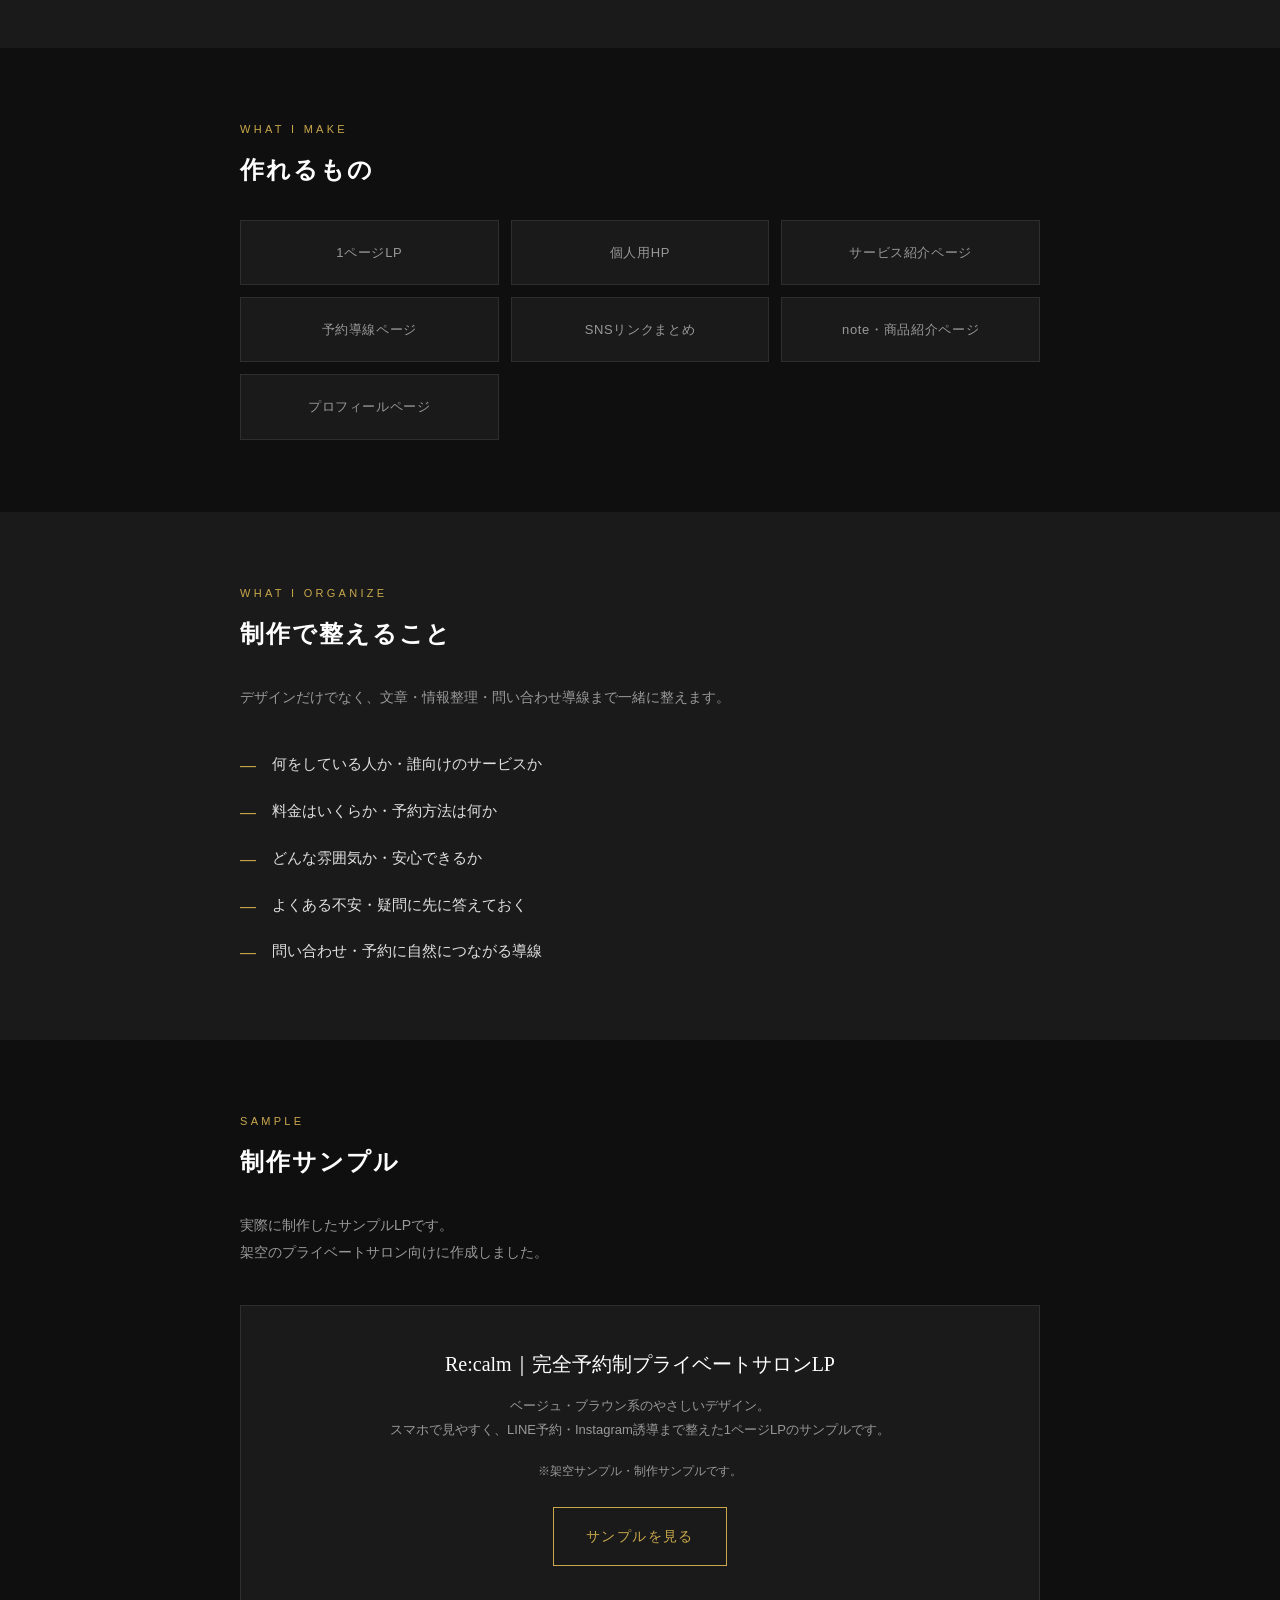
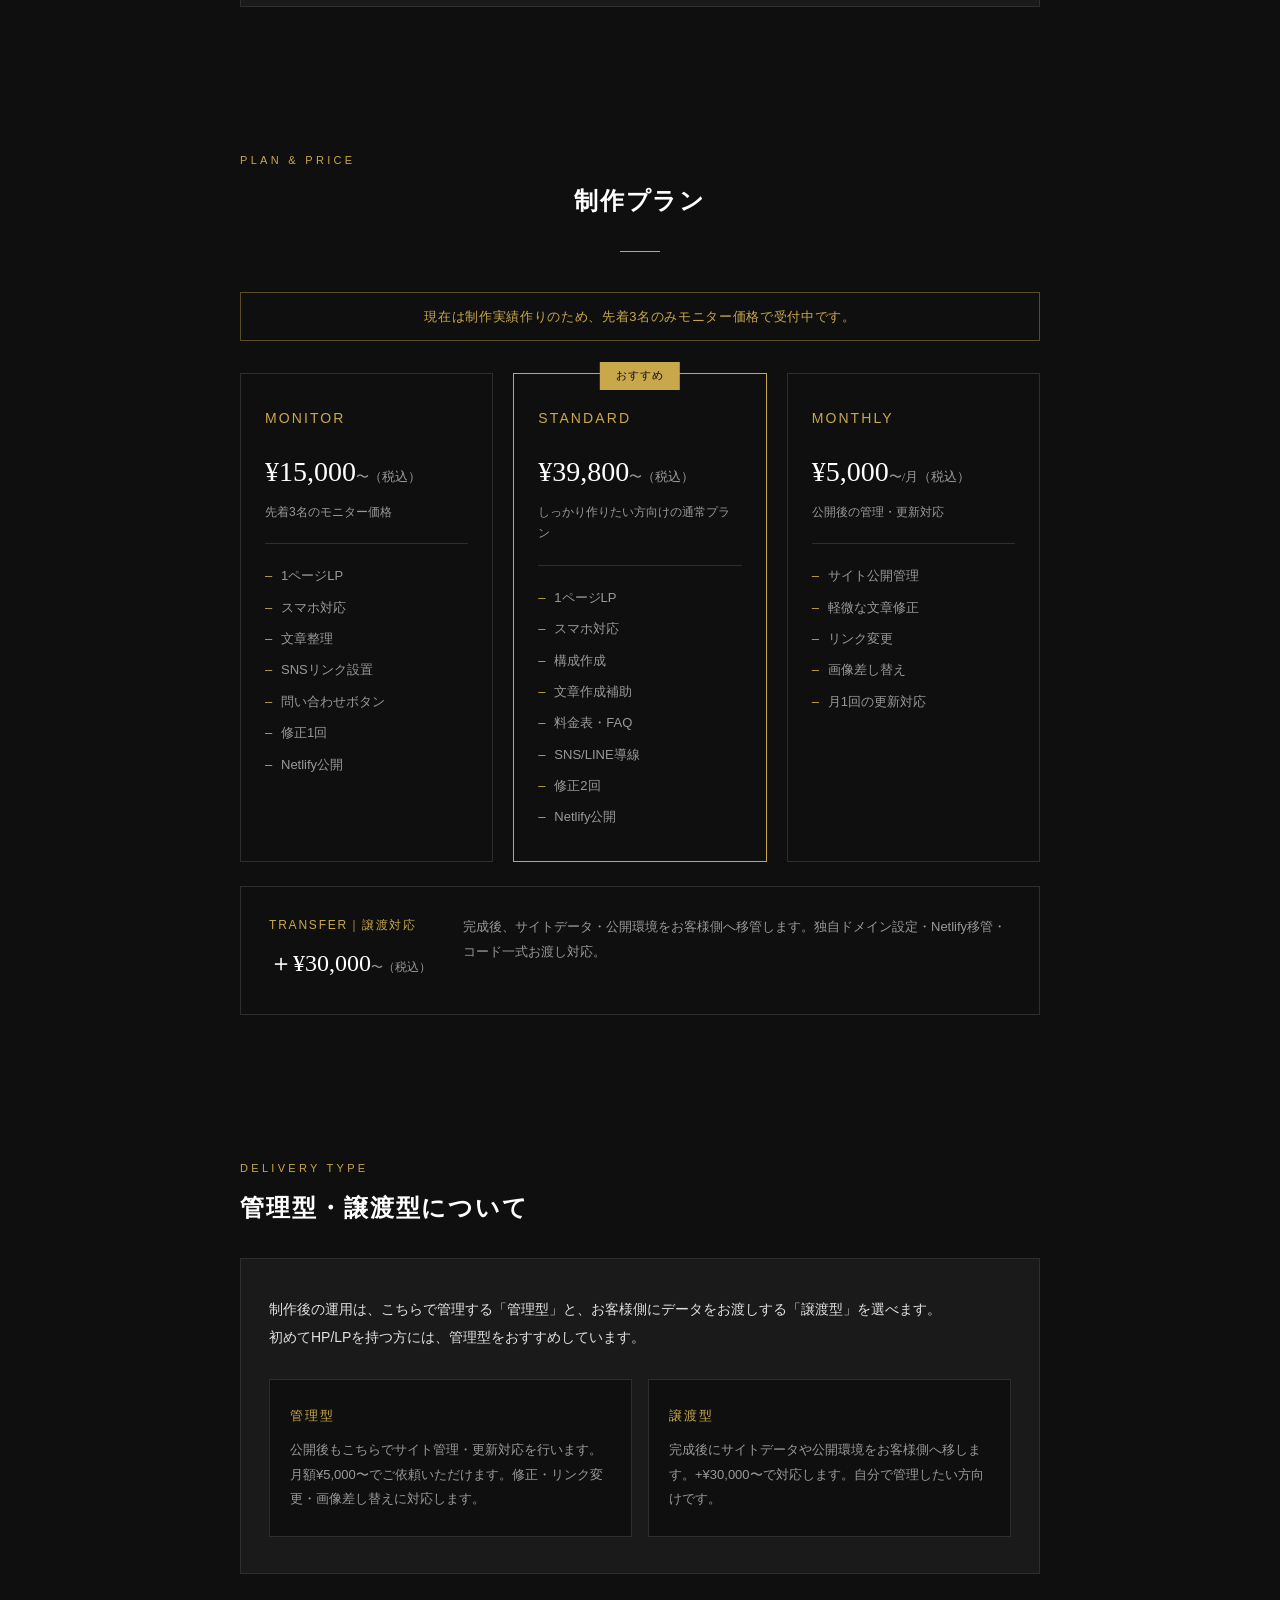
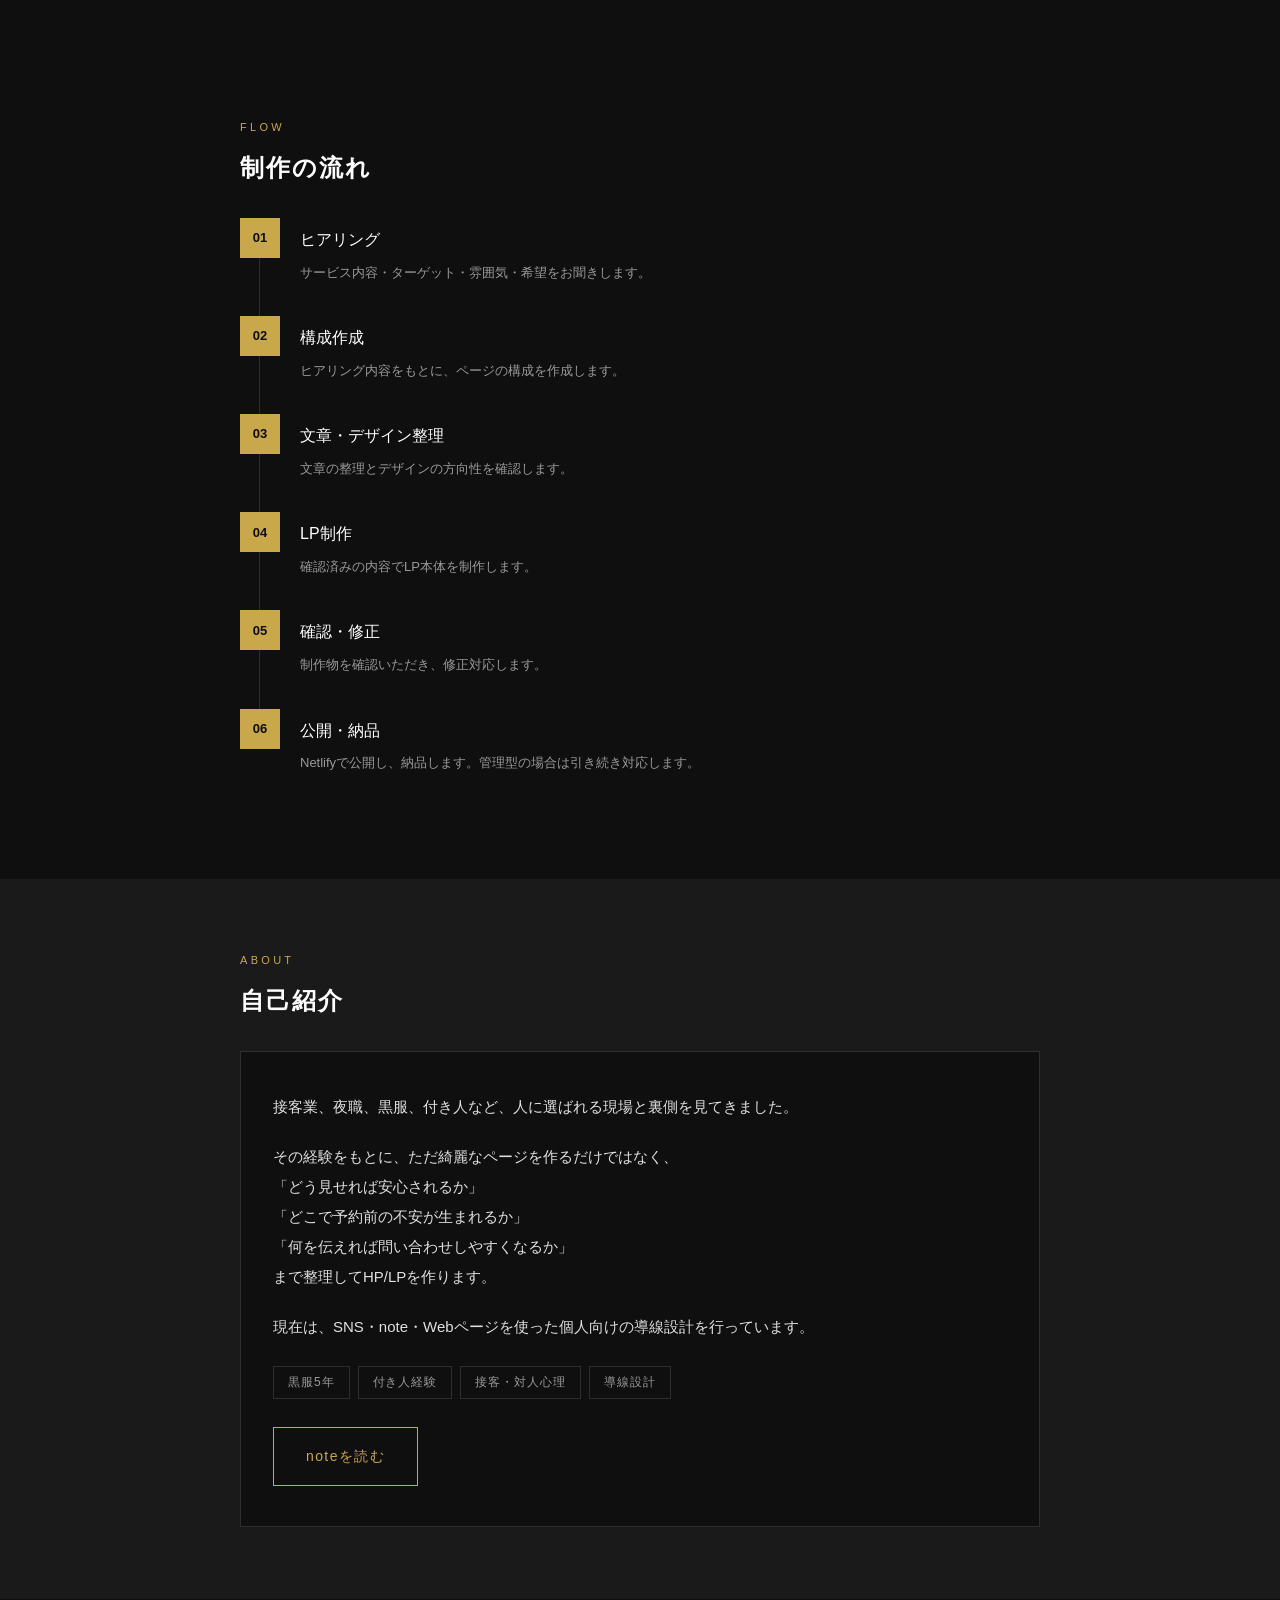
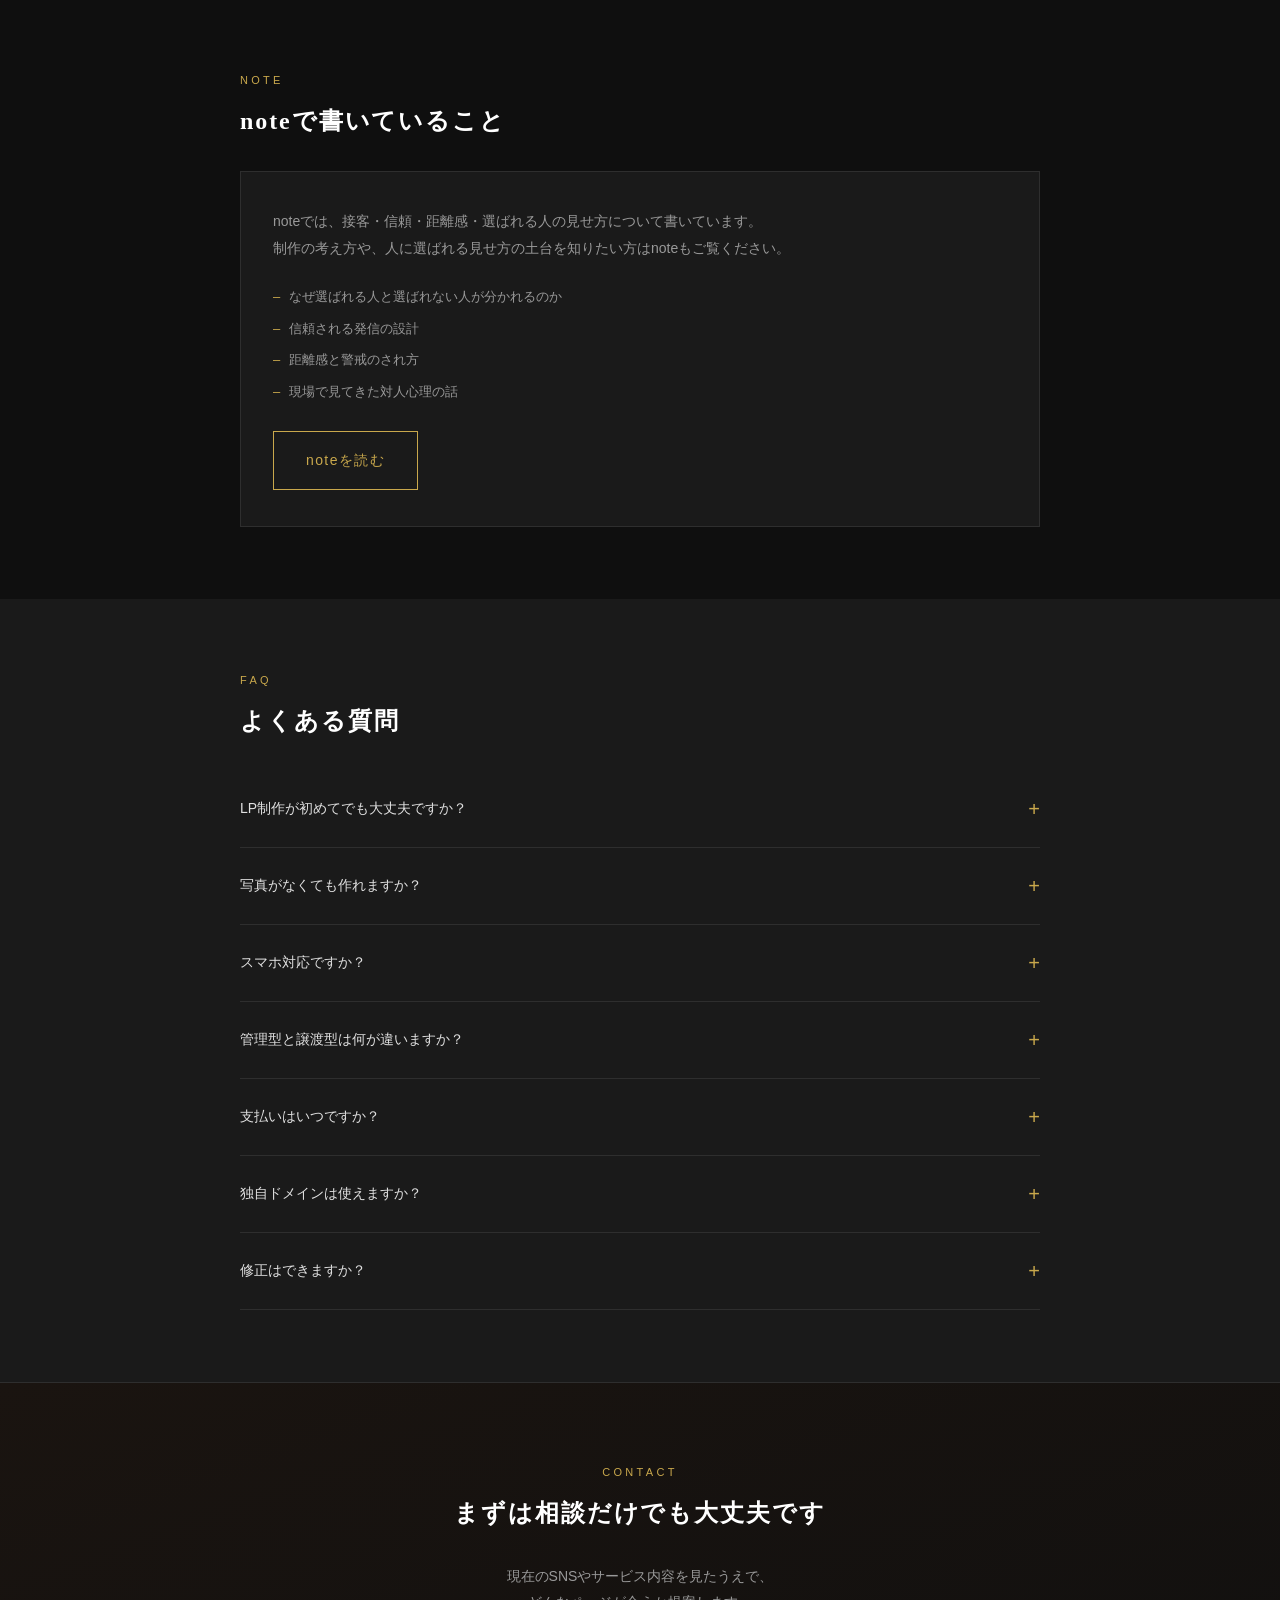
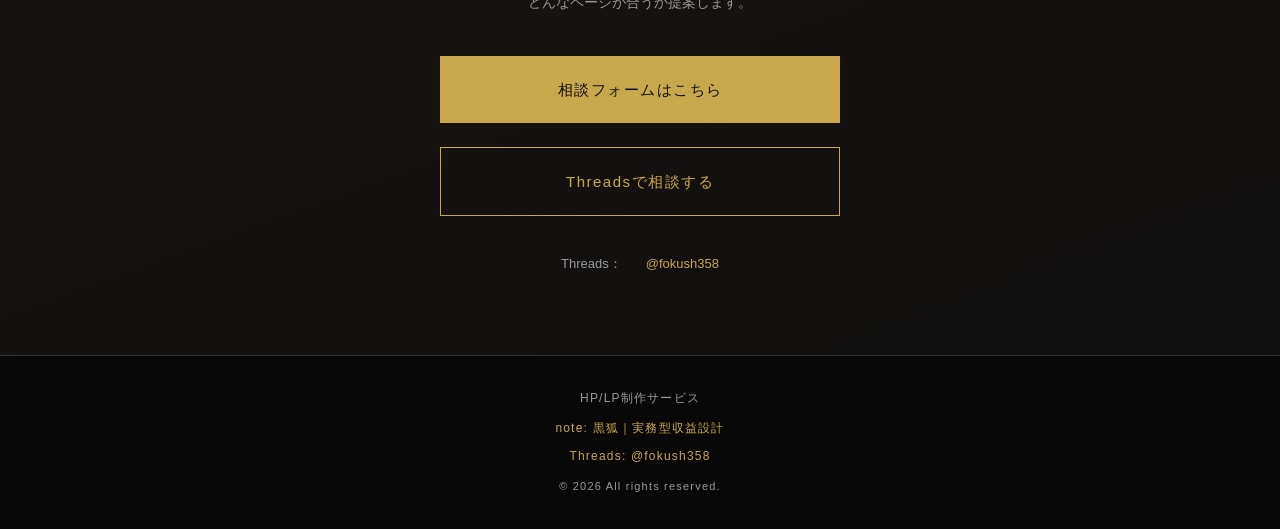
==== commit 08b2bba7: "問い合わせをGoogleフォームに一本化・メールアドレス削除 - ヒーロー・CTAの相談ボタンをGoogleフォームURLに変更 - CTAをフォーム＋Threadsの2本に整理、メール削除 - フッ" ====
--- a/service-lp/index.html
+++ b/service-lp/index.html
@@ -50,8 +50,7 @@
         HP/LPを制作します。
       </p>
       <div class="hero-buttons">
-        <!-- ここにGoogleフォームURLを入れる -->
-        <a href="#" class="btn btn-gold">まずは相談する</a>
+        <a href="https://forms.gle/dhVN7x54UU7K2UyTA" class="btn btn-gold" target="_blank">まずは相談する</a>
         <a href="#pricing" class="btn btn-outline-gold">料金を見る</a>
       </div>
     </div>
@@ -396,13 +395,11 @@
         どんなページが合うか提案します。
       </p>
       <div class="cta-buttons">
-        <!-- ここにGoogleフォームURLを入れる -->
-        <a href="#" class="btn btn-lg btn-gold">Threadsで相談する</a>
-        <a href="mailto:fokush777@icloud.com" class="btn btn-lg btn-outline-white">メールで相談する</a>
+        <a href="https://forms.gle/dhVN7x54UU7K2UyTA" class="btn btn-lg btn-gold" target="_blank">相談フォームはこちら</a>
+        <a href="https://www.threads.com/@fokush358?igshid=NTc4MTIwNjQ2YQ==" class="btn btn-lg btn-outline-gold" target="_blank">Threadsで相談する</a>
       </div>
       <p class="cta-contact-info">
         Threads：<a href="https://www.threads.com/@fokush358?igshid=NTc4MTIwNjQ2YQ==" target="_blank">@fokush358</a>
-        Mail：<a href="mailto:fokush777@icloud.com">fokush777@icloud.com</a>
       </p>
     </div>
   </section>
@@ -415,7 +412,6 @@
     </p>
     <p style="margin-top:6px;">
       <a href="https://www.threads.com/@fokush358?igshid=NTc4MTIwNjQ2YQ==" target="_blank">Threads: @fokush358</a>
-      <a href="mailto:fokush777@icloud.com">fokush777@icloud.com</a>
     </p>
     <p style="margin-top:10px; font-size:11px;">© 2026 All rights reserved.</p>
   </footer>
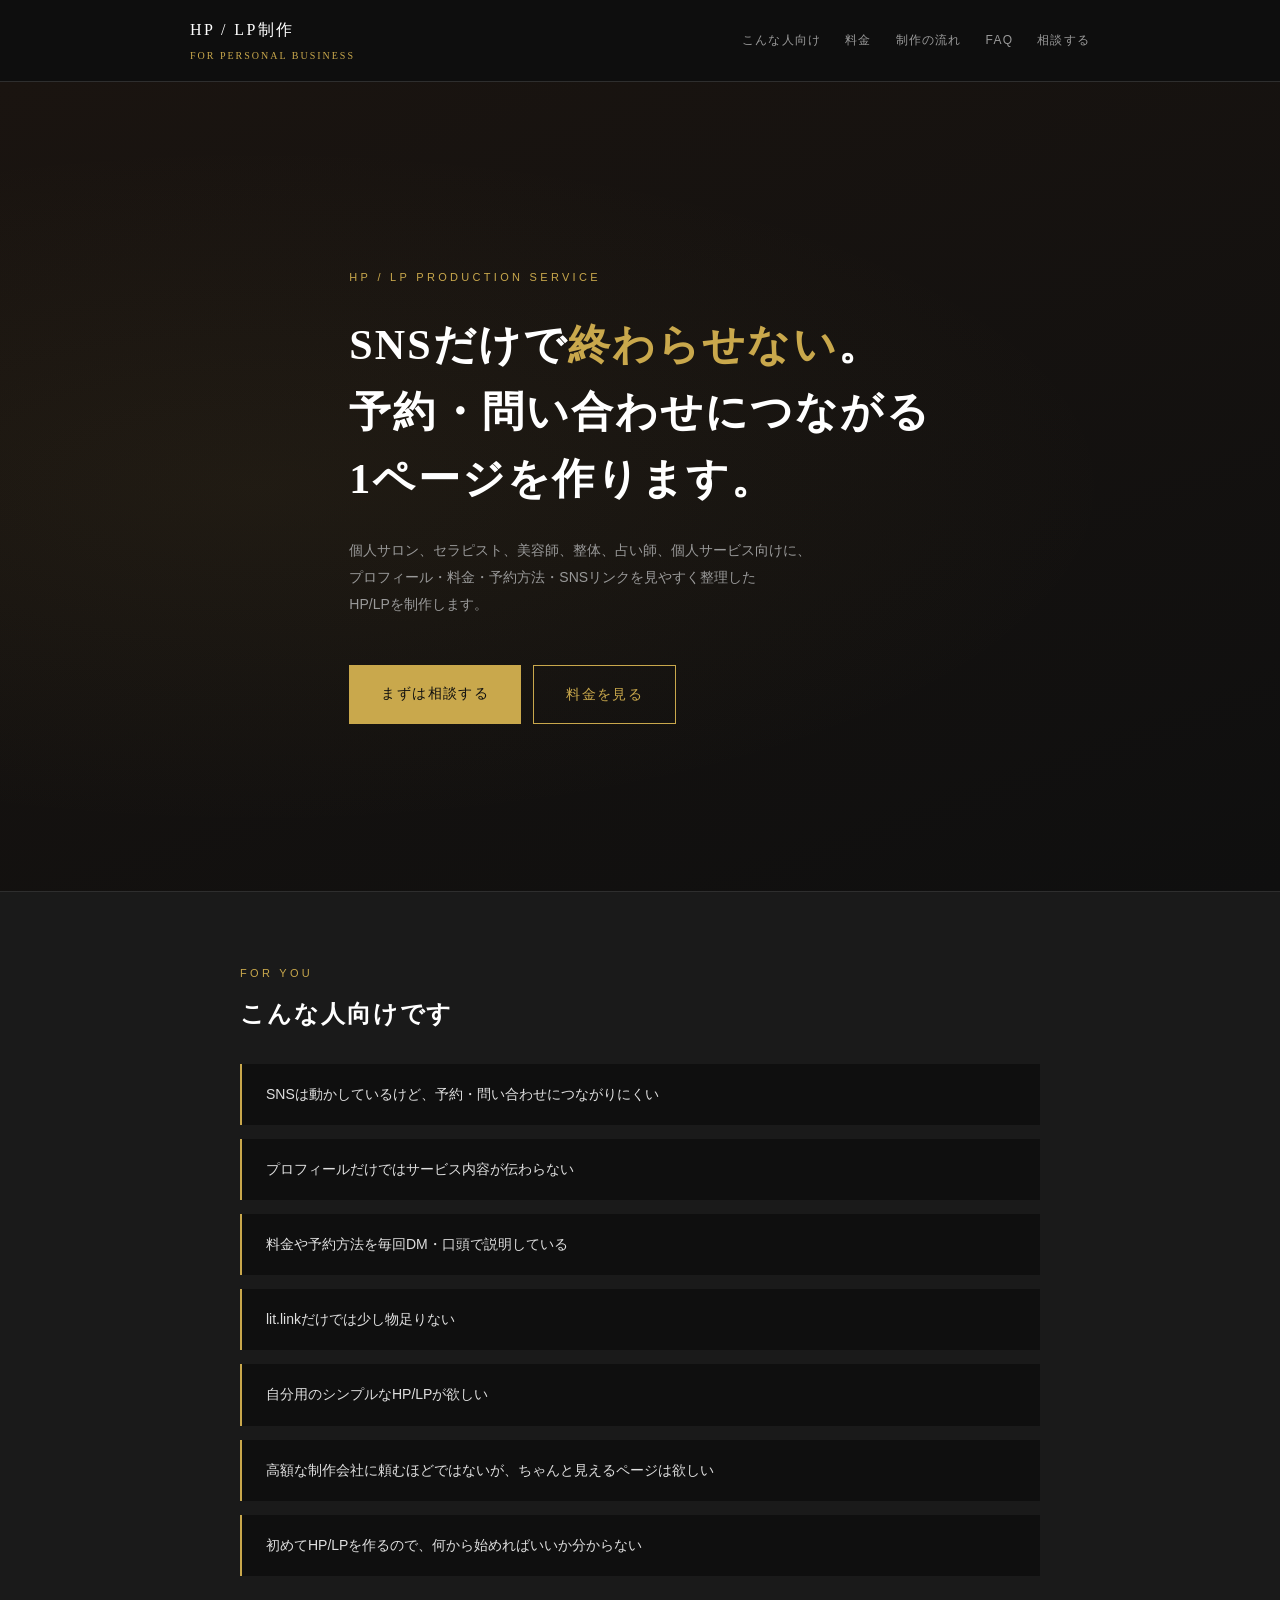
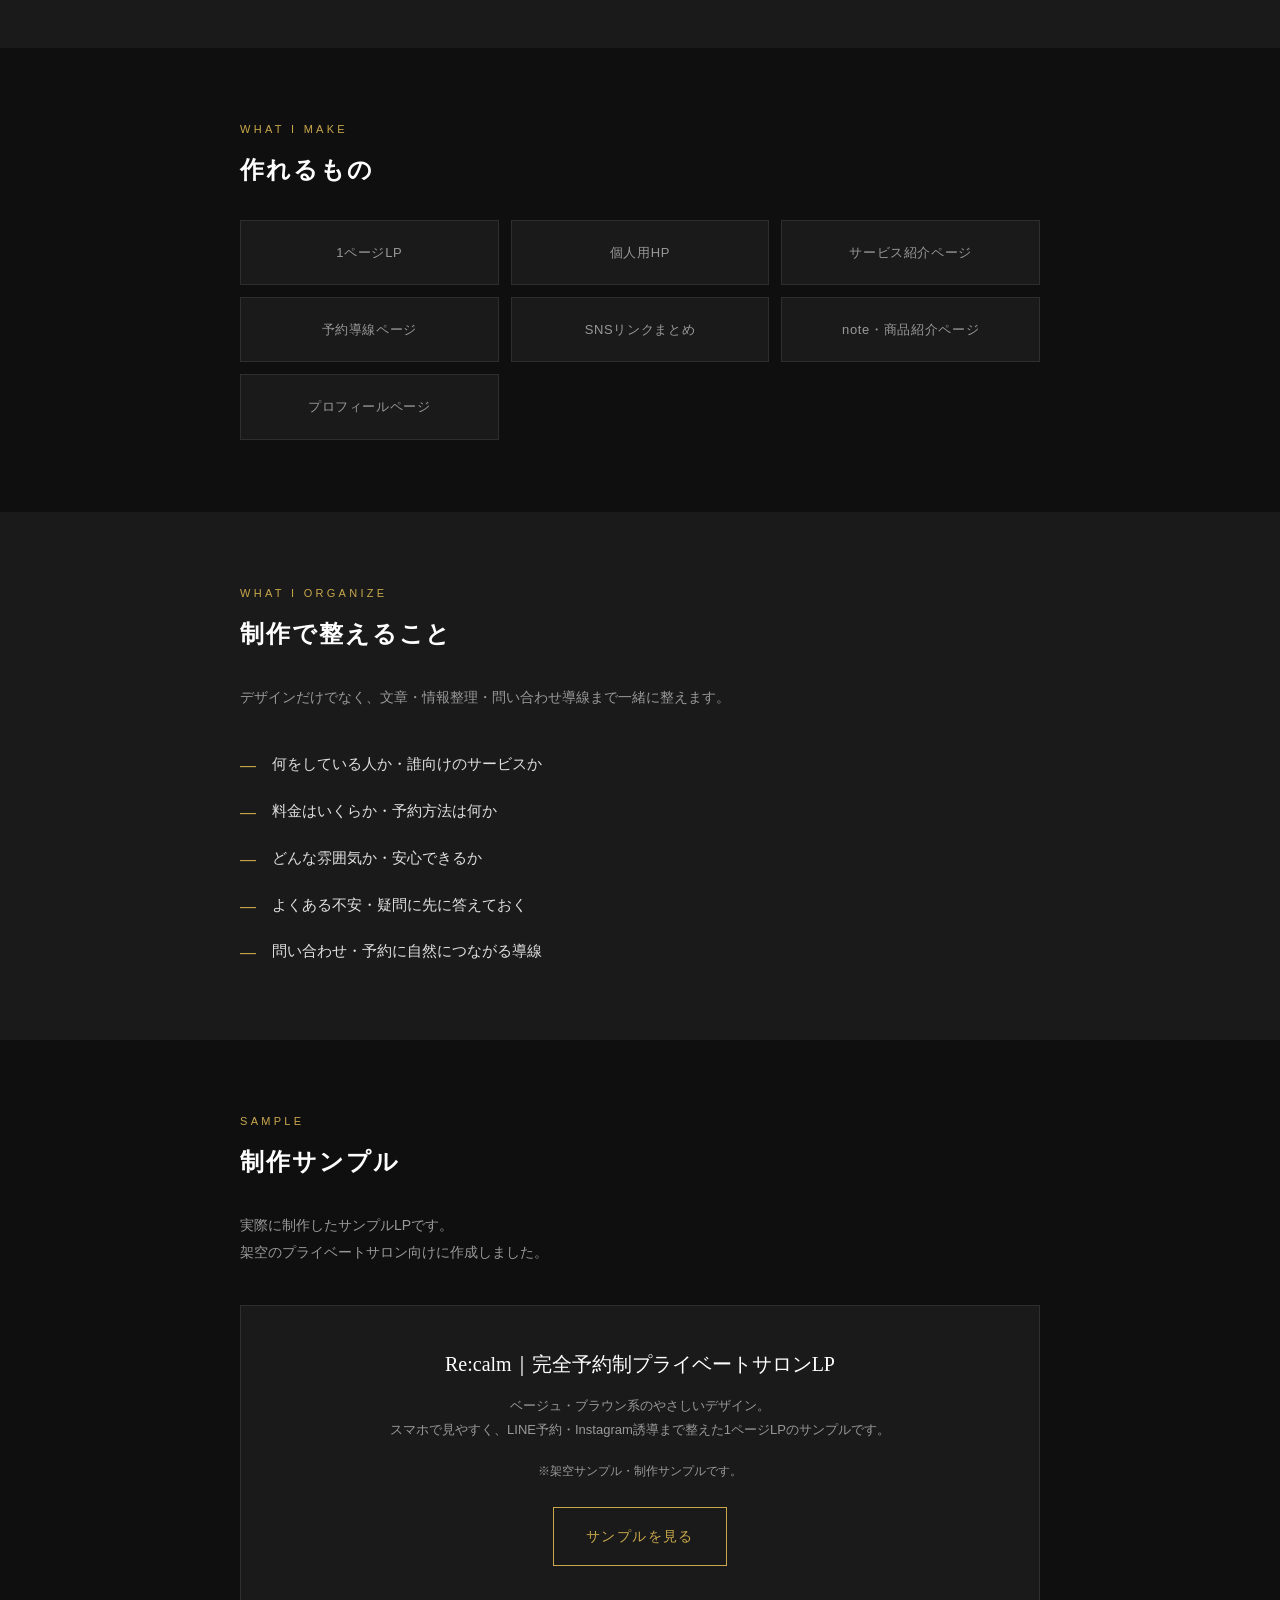
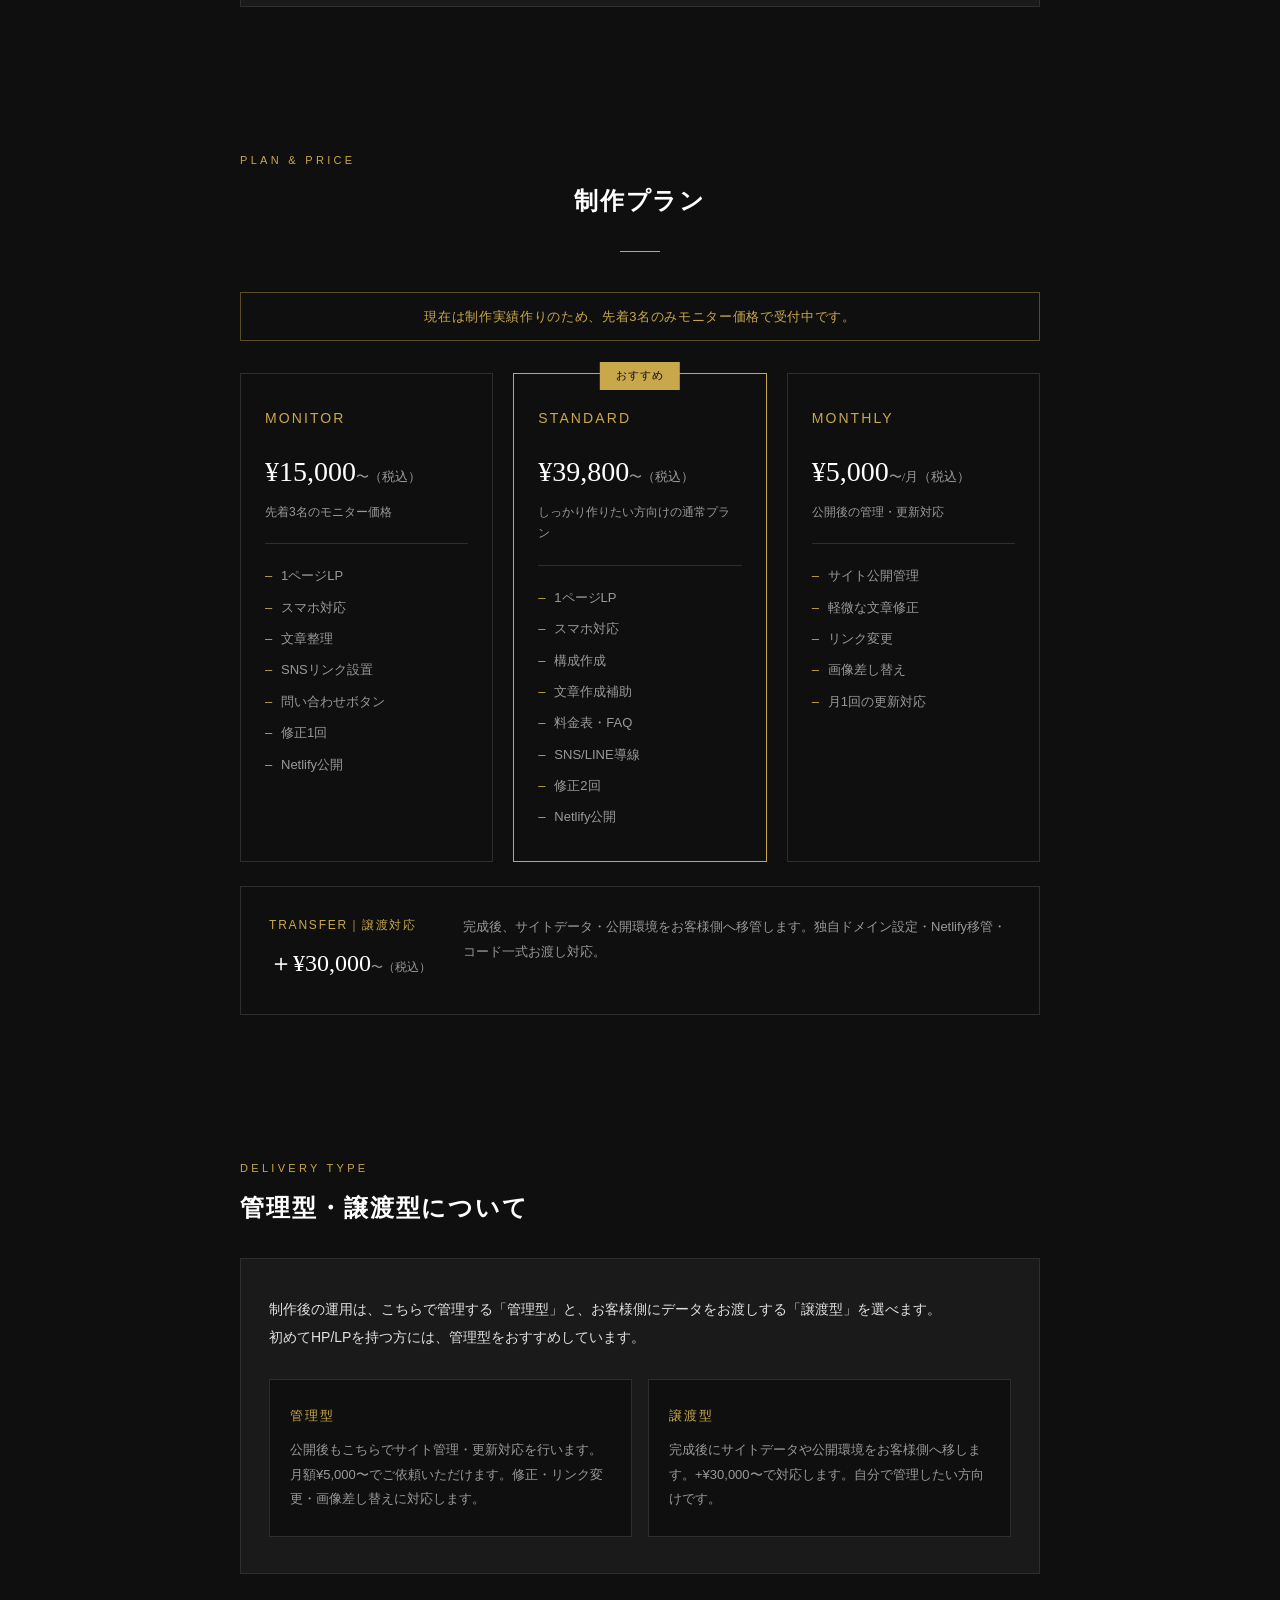
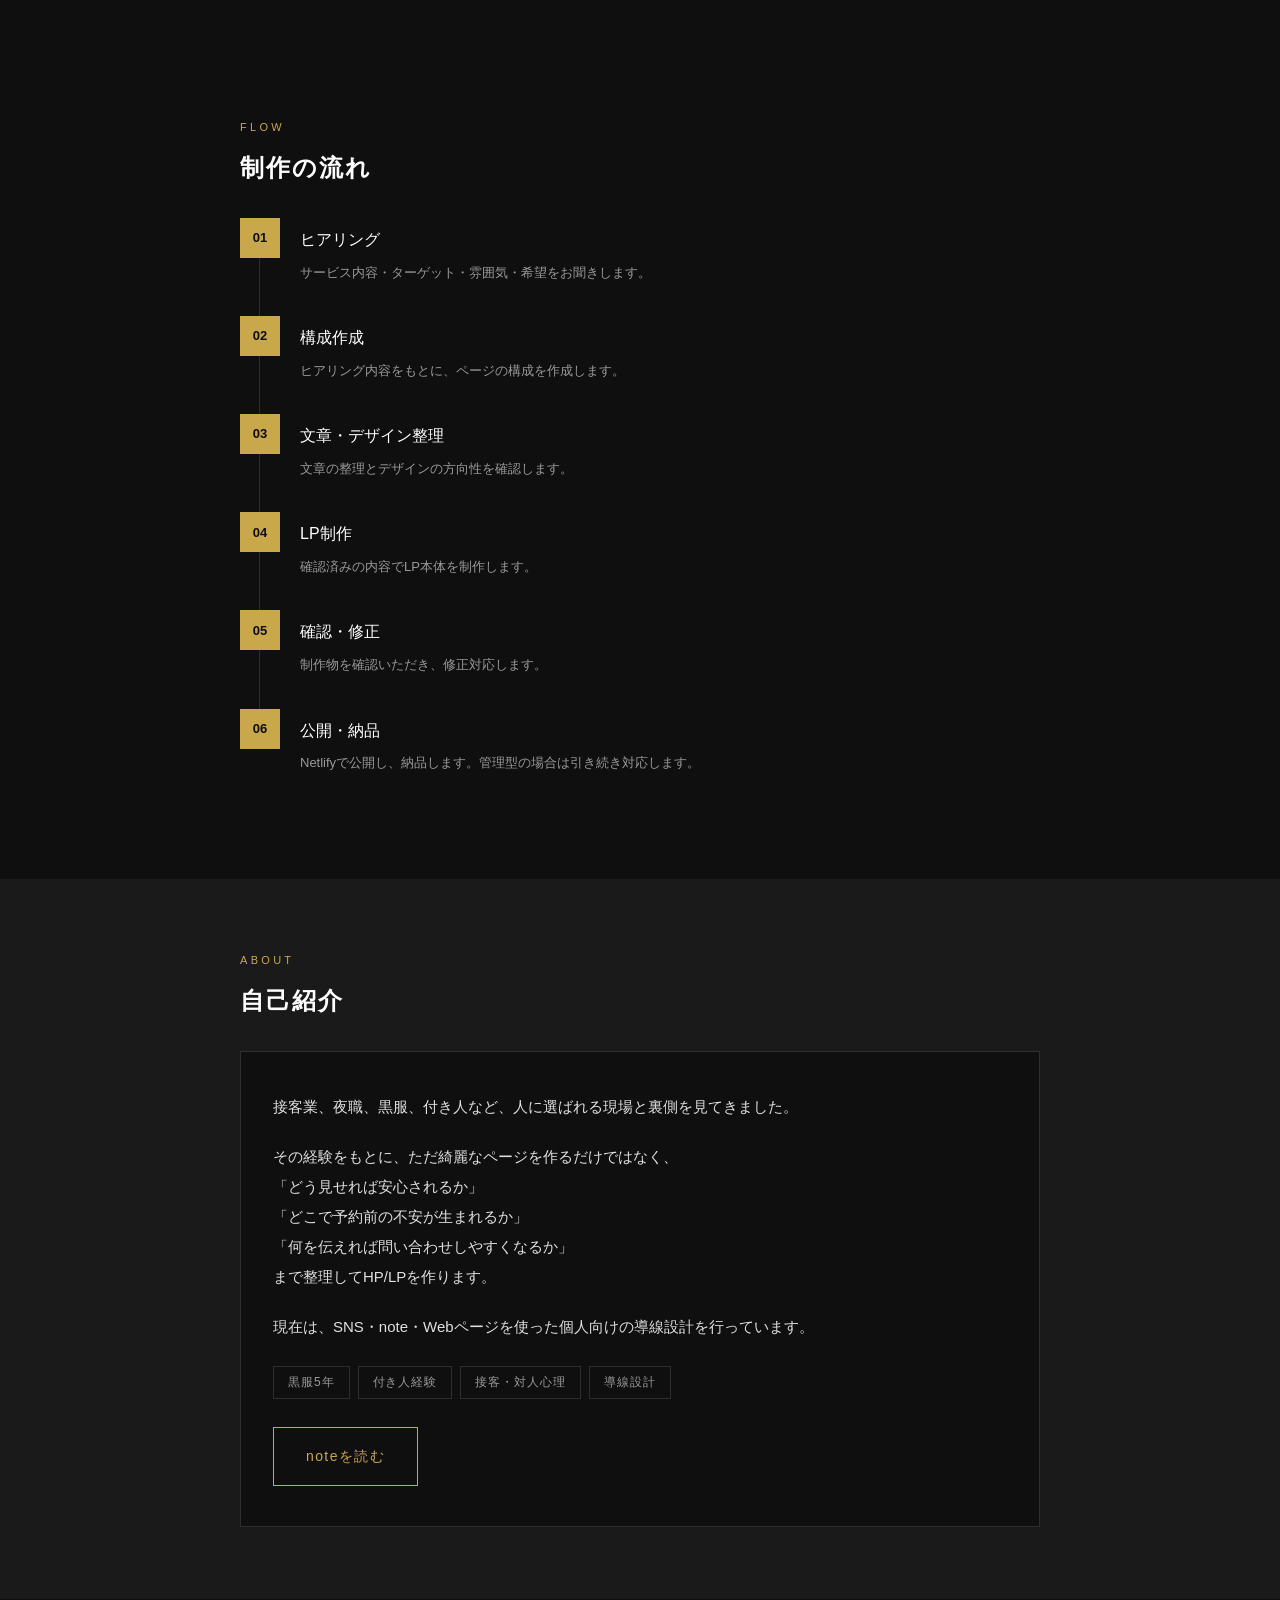
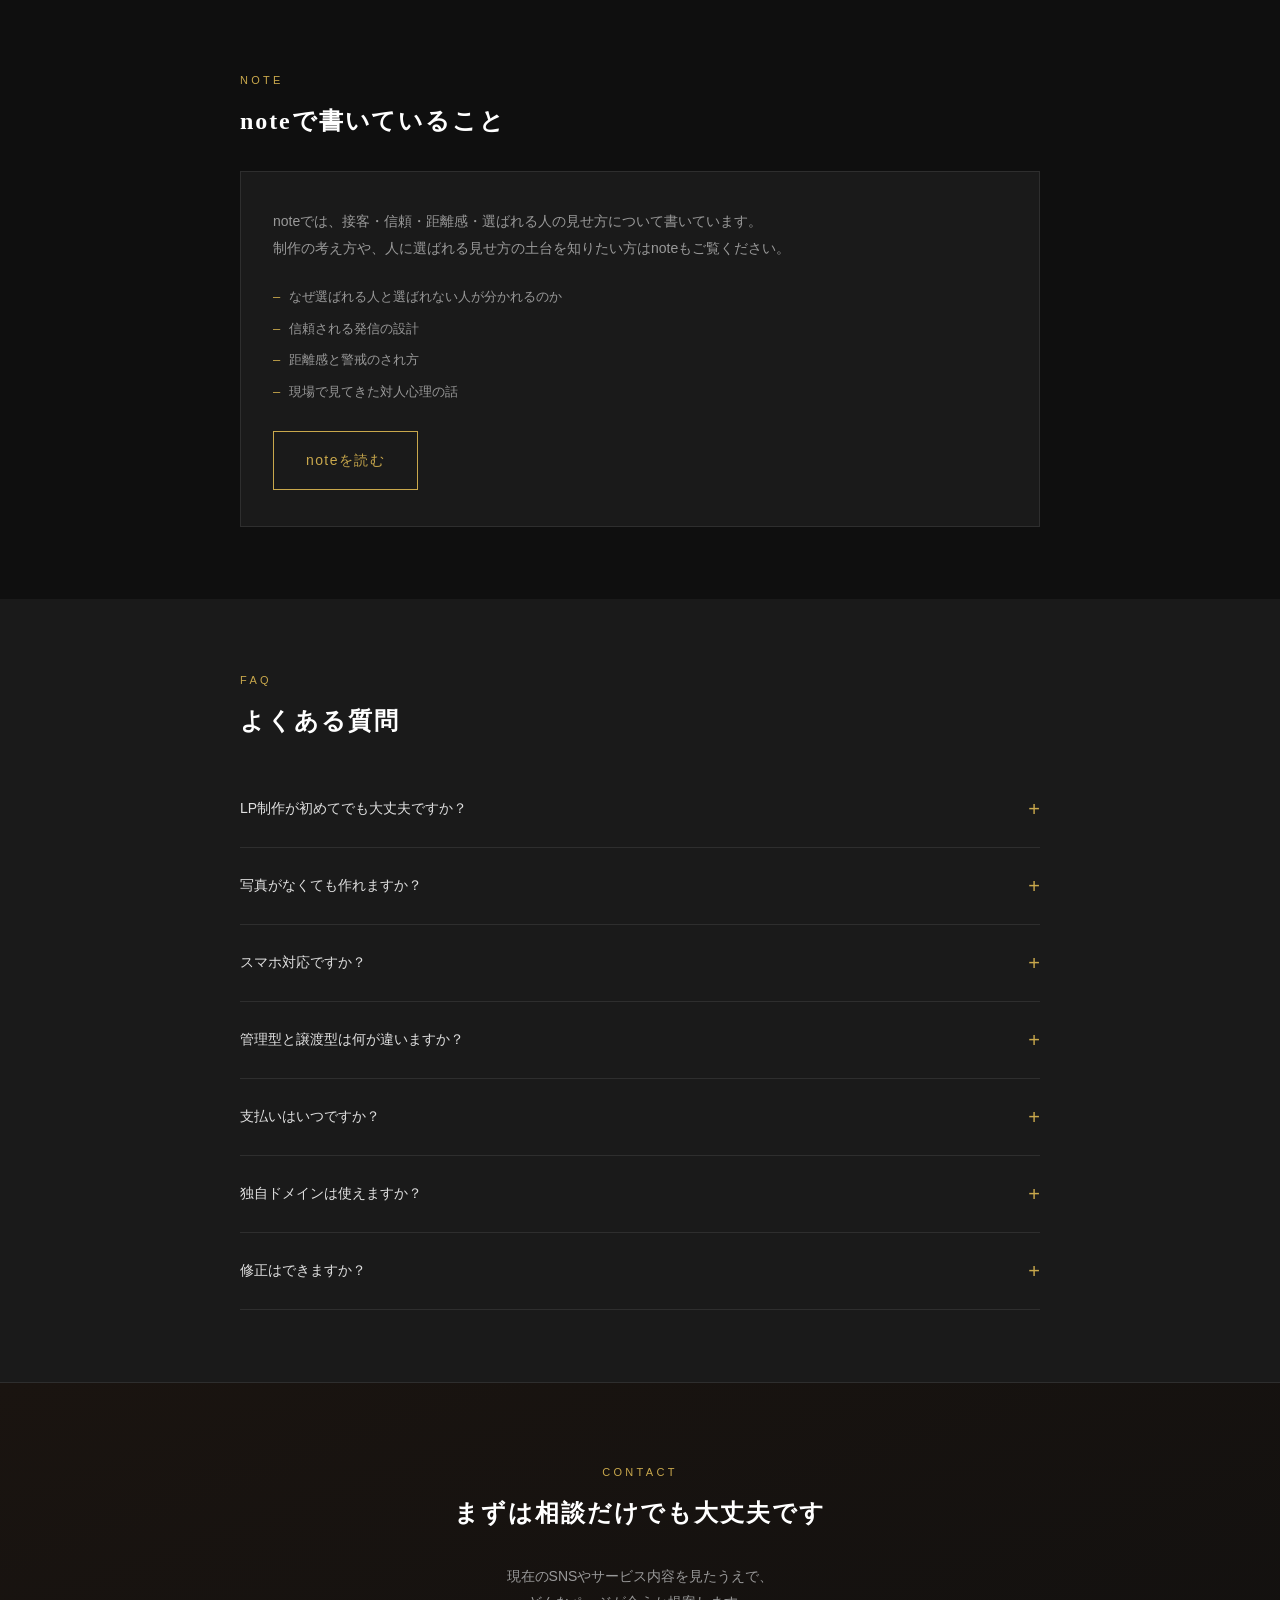
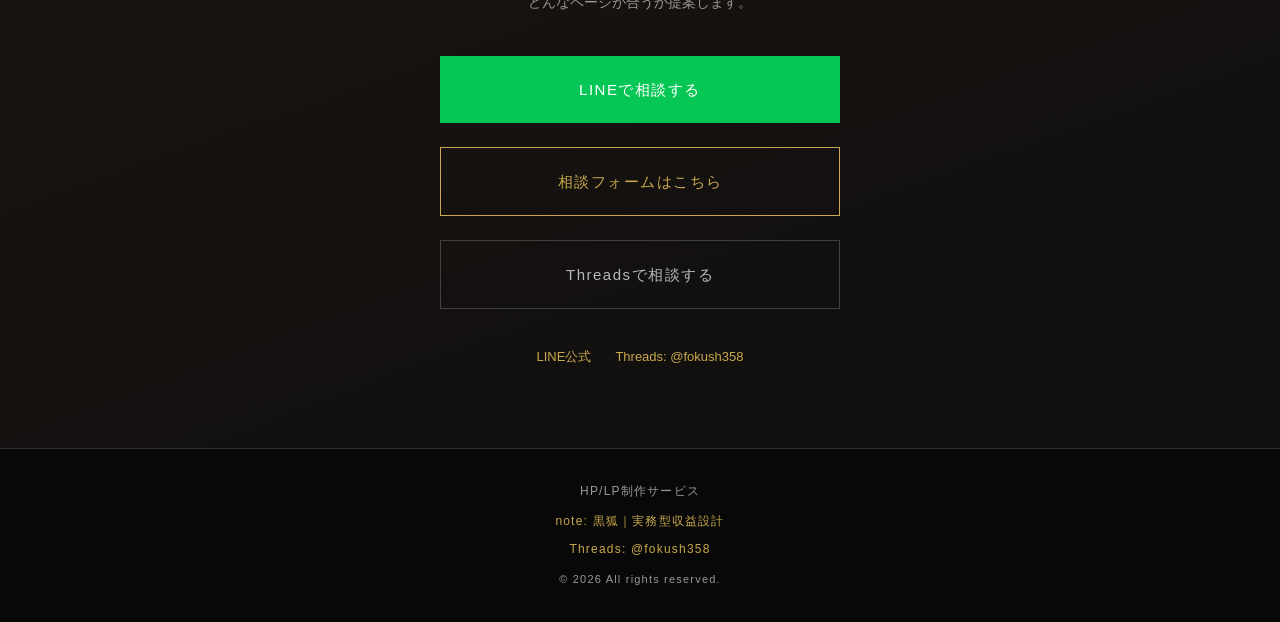
==== commit 1752e6d1: "LINE公式を問い合わせ窓口に追加 - CTAにLINE公式ボタン（https://lin.ee/uL7b9nwP）を追加 - CTA順：LINE → フォーム → Threads の3本構成 - L" ====
--- a/service-lp/index.html
+++ b/service-lp/index.html
@@ -395,11 +395,13 @@
         どんなページが合うか提案します。
       </p>
       <div class="cta-buttons">
-        <a href="https://forms.gle/dhVN7x54UU7K2UyTA" class="btn btn-lg btn-gold" target="_blank">相談フォームはこちら</a>
-        <a href="https://www.threads.com/@fokush358?igshid=NTc4MTIwNjQ2YQ==" class="btn btn-lg btn-outline-gold" target="_blank">Threadsで相談する</a>
+        <a href="https://lin.ee/uL7b9nwP" class="btn btn-lg btn-line" target="_blank">LINEで相談する</a>
+        <a href="https://forms.gle/dhVN7x54UU7K2UyTA" class="btn btn-lg btn-outline-gold" target="_blank">相談フォームはこちら</a>
+        <a href="https://www.threads.com/@fokush358?igshid=NTc4MTIwNjQ2YQ==" class="btn btn-lg btn-outline-white" target="_blank">Threadsで相談する</a>
       </div>
       <p class="cta-contact-info">
-        Threads：<a href="https://www.threads.com/@fokush358?igshid=NTc4MTIwNjQ2YQ==" target="_blank">@fokush358</a>
+        <a href="https://lin.ee/uL7b9nwP" target="_blank">LINE公式</a>
+        <a href="https://www.threads.com/@fokush358?igshid=NTc4MTIwNjQ2YQ==" target="_blank">Threads: @fokush358</a>
       </p>
     </div>
   </section>
--- a/service-lp/style.css
+++ b/service-lp/style.css
@@ -255,6 +255,15 @@
   background: rgba(255,255,255,0.08);
 }
 
+.btn-line {
+  background: #06C755;
+  color: #ffffff;
+}
+
+.btn-line:hover {
+  background: #05b34c;
+}
+
 .btn-lg {
   padding: 20px 48px;
   font-size: 15px;
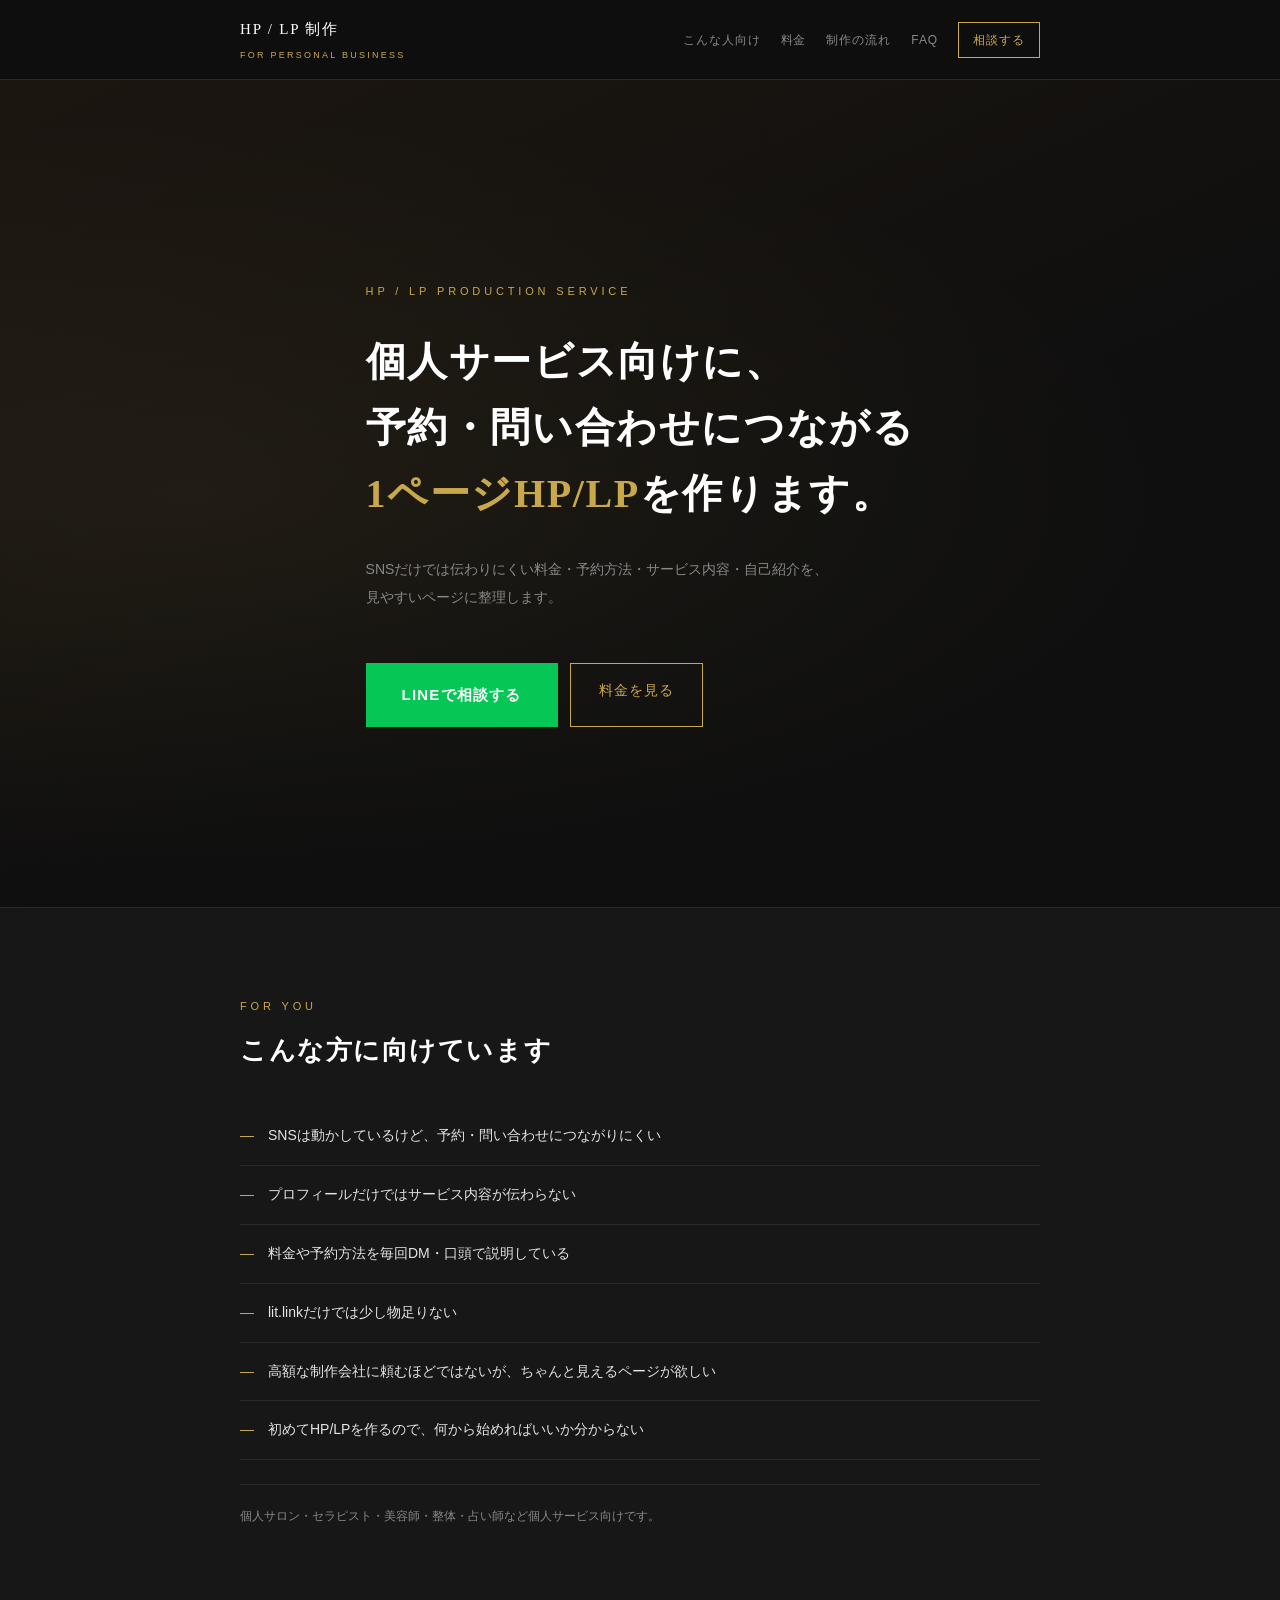
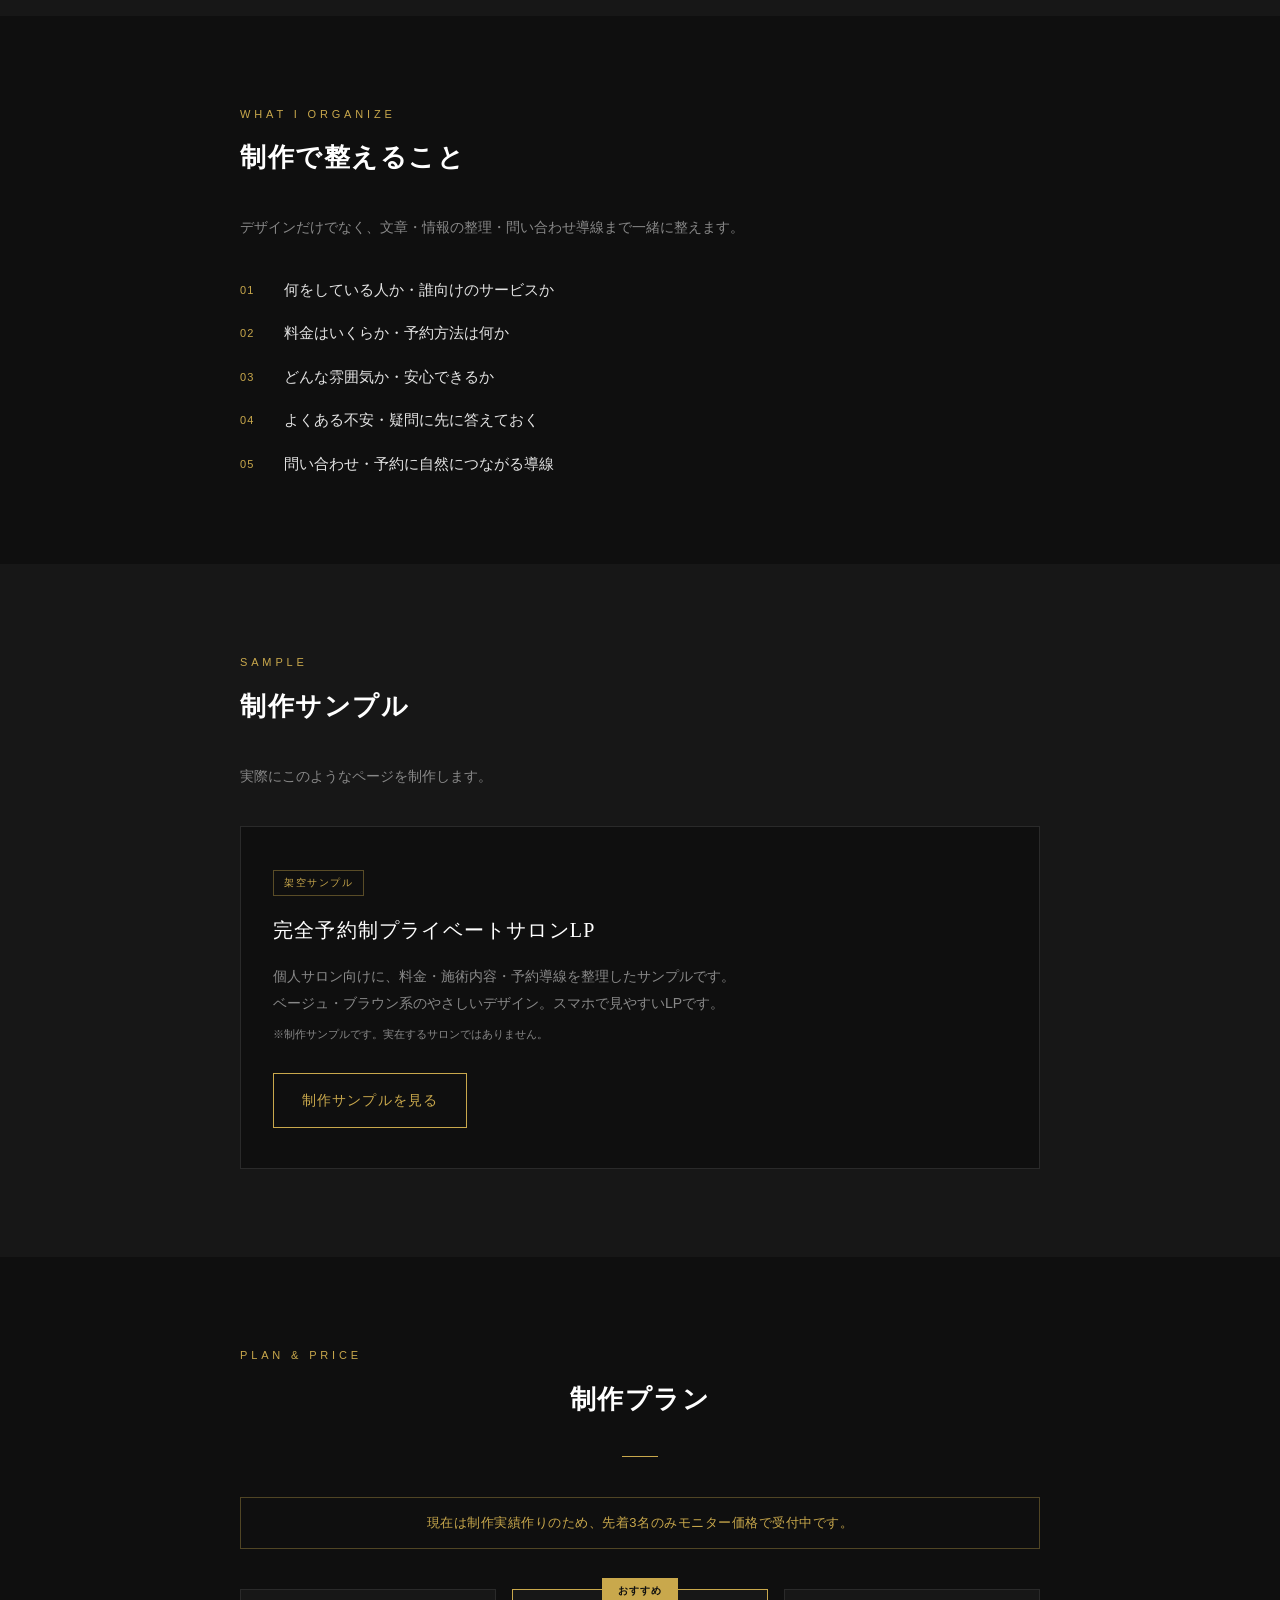
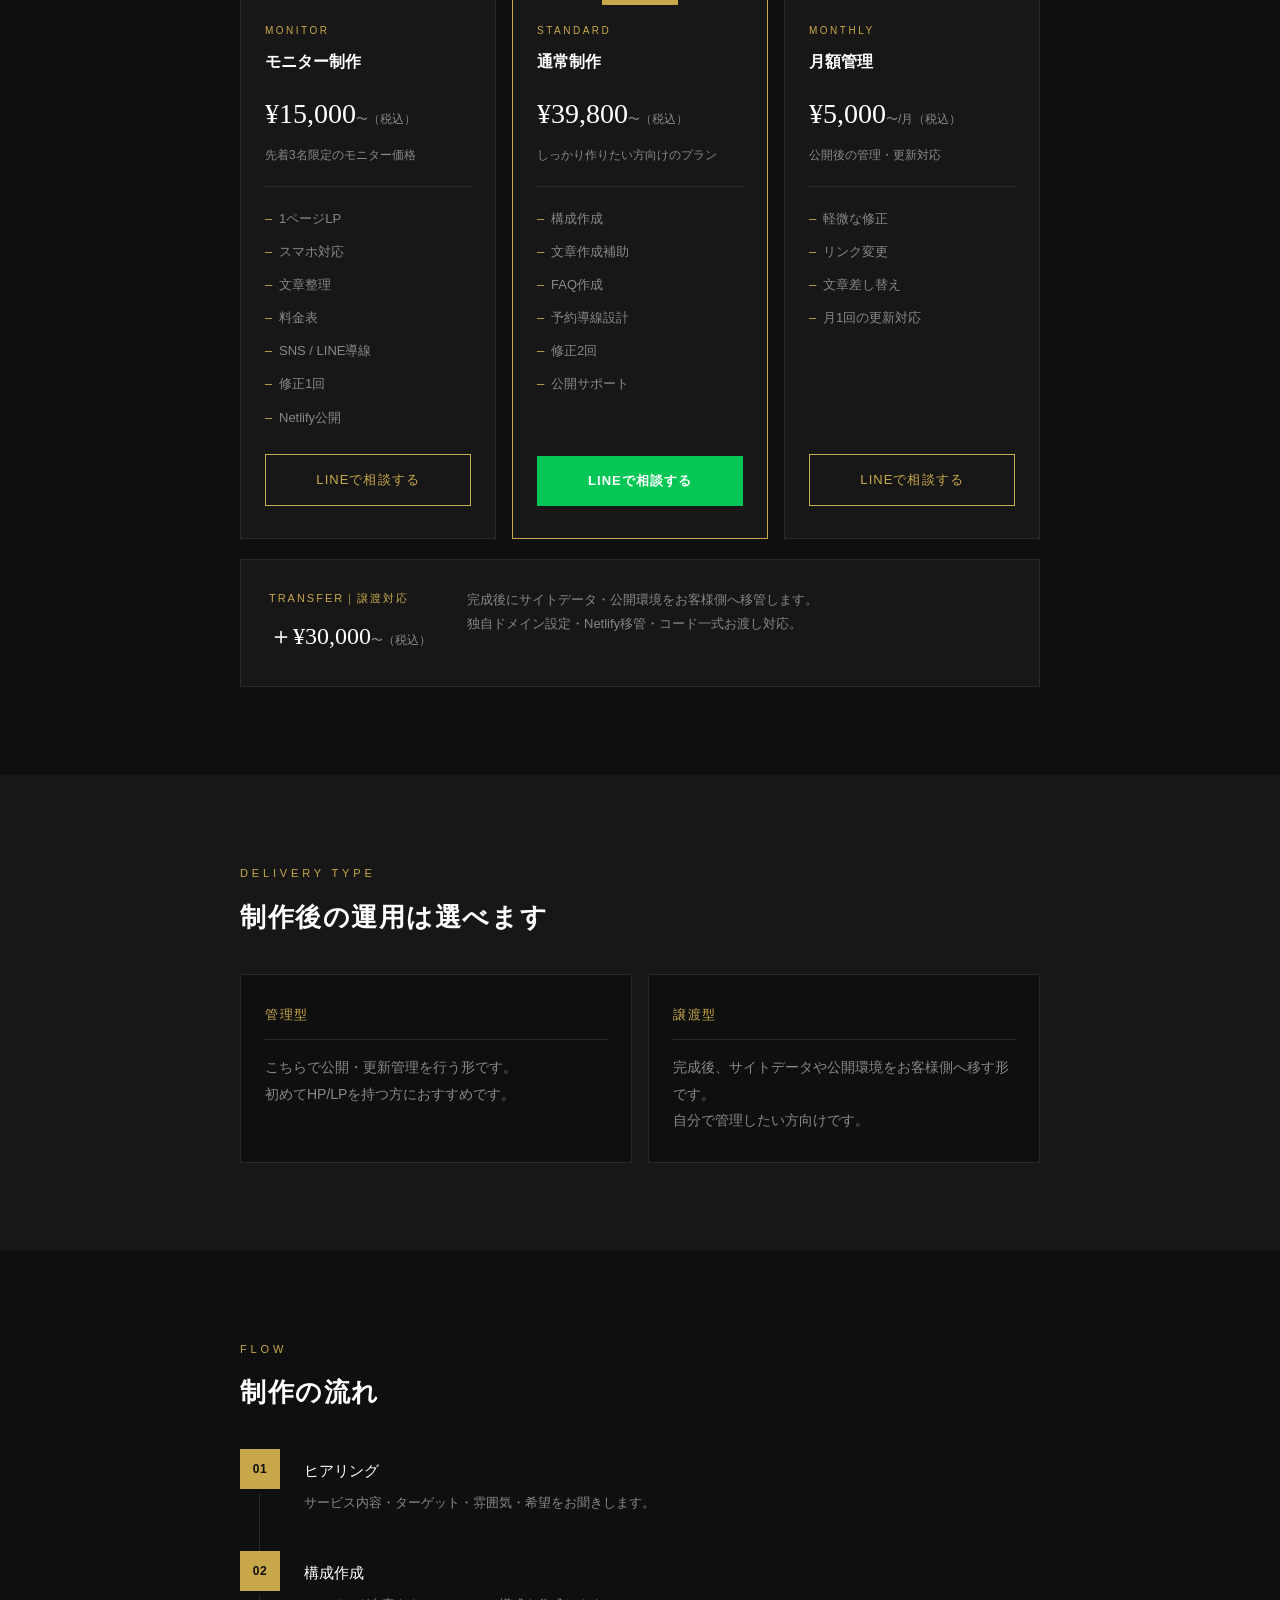
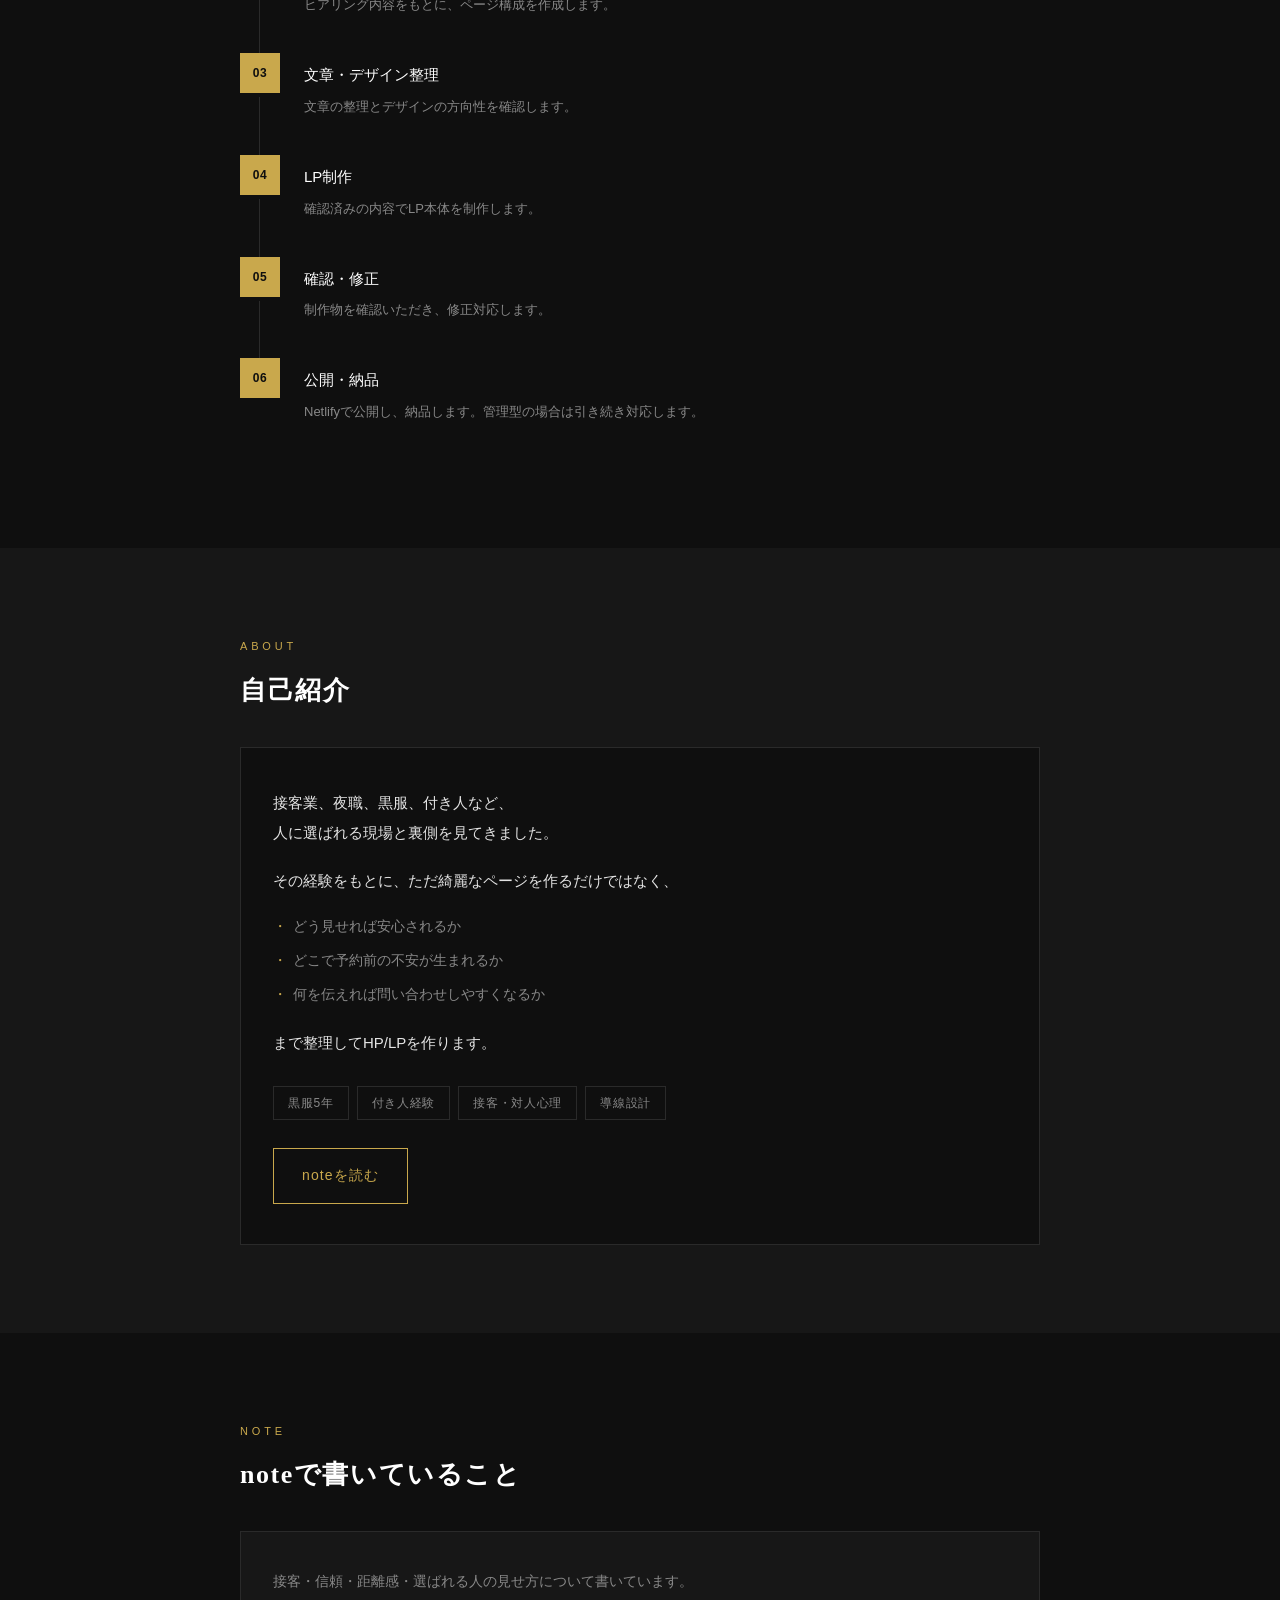
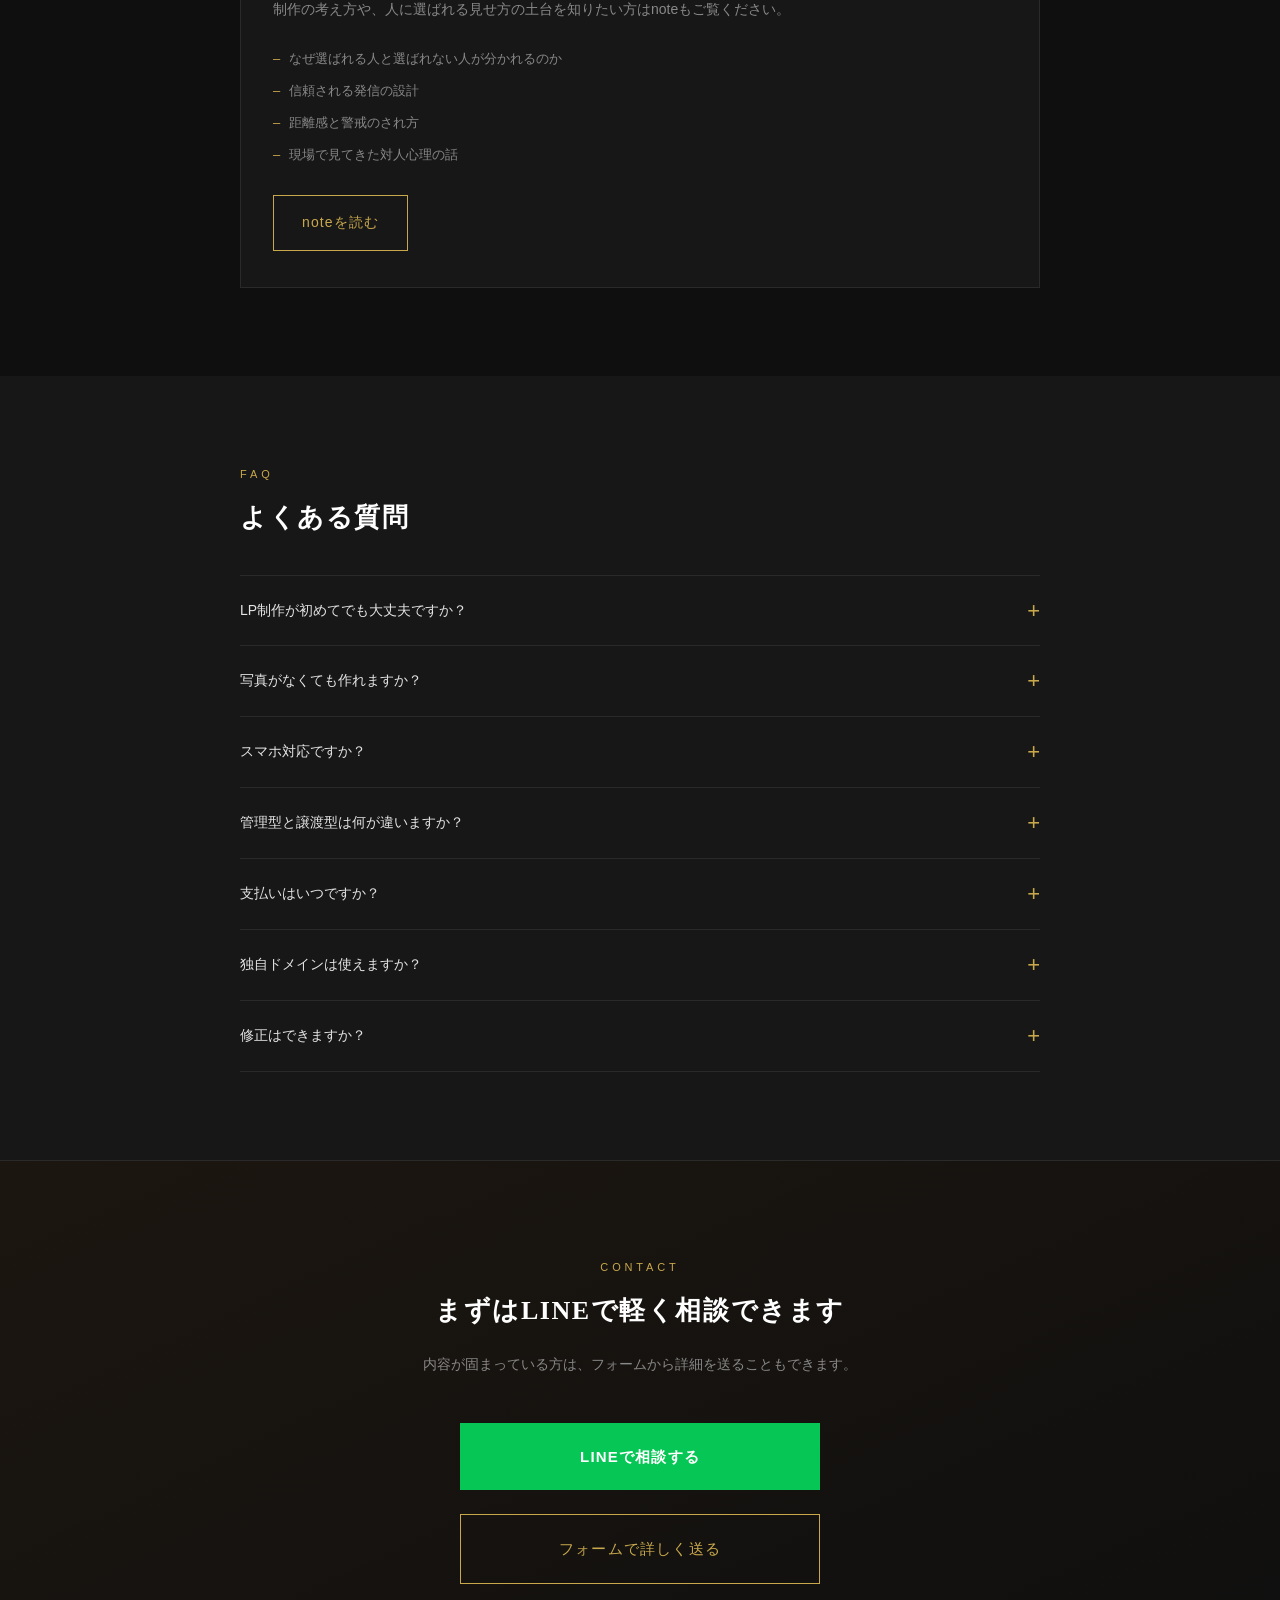
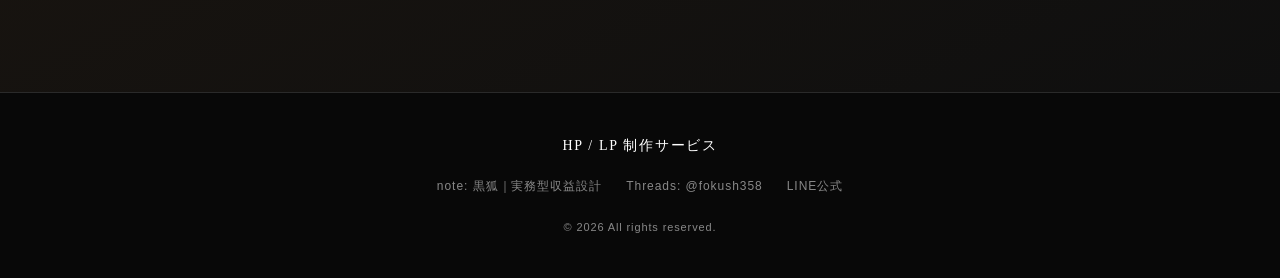
==== commit c5391065: "LP全面リニューアル：FV・料金・自己紹介・CTA・スマホ対応を全面改善 - FVコピー刷新：個人サービス向けに訴求内容を明確化 - 料金カードにプラン内容を明記、プランボタン追加 - 自己紹介を箇条" ====
--- a/service-lp/index.html
+++ b/service-lp/index.html
@@ -4,25 +4,26 @@
   <meta charset="UTF-8">
   <meta name="viewport" content="width=device-width, initial-scale=1.0">
   <title>HP/LP制作サービス｜個人サロン・個人事業者向け</title>
-  <meta name="description" content="個人サロン・セラピスト・美容師・整体向けのHP/LP制作サービス。SNSだけで終わらせない、予約・問い合わせにつながる1ページを作ります。モニター価格15,000円〜。">
+  <meta name="description" content="個人サロン・セラピスト・美容師・整体向けのHP/LP制作サービス。SNSだけで伝わりにくい料金・予約方法・サービス内容を1ページに整理します。モニター価格15,000円〜。">
 
   <!-- OGP -->
   <meta property="og:title" content="HP/LP制作サービス｜個人サロン・個人事業者向け">
-  <meta property="og:description" content="SNSだけで終わらせない。予約・問い合わせにつながる1ページを作ります。">
+  <meta property="og:description" content="SNSだけでは伝わりにくい料金・予約方法・サービス内容を、見やすいページに整理します。">
   <meta property="og:type" content="website">
   <meta property="og:url" content="">
   <meta property="og:image" content="">
-  <meta name="twitter:card" content="summary_large_image">
 
   <link rel="stylesheet" href="./style.css">
 </head>
 <body>
 
-  <!-- ヘッダー -->
+  <!-- =============================
+       ヘッダー
+       ============================= -->
   <header>
     <div class="header-inner">
       <div class="logo">
-        HP / LP制作
+        HP / LP 制作
         <span>FOR PERSONAL BUSINESS</span>
       </div>
       <nav>
@@ -30,176 +31,179 @@
         <a href="#pricing">料金</a>
         <a href="#flow">制作の流れ</a>
         <a href="#faq">FAQ</a>
-        <a href="#cta">相談する</a>
+        <a href="#cta" class="nav-cta">相談する</a>
       </nav>
     </div>
   </header>
 
-  <!-- ファーストビュー -->
+  <!-- =============================
+       ファーストビュー
+       ============================= -->
   <section id="hero">
     <div class="hero-inner">
       <span class="hero-label">HP / LP PRODUCTION SERVICE</span>
       <h1 class="hero-title">
-        SNSだけで<em>終わらせない</em>。<br>
+        個人サービス向けに、<br>
         予約・問い合わせにつながる<br>
-        1ページを作ります。
+        <em>1ページHP/LP</em>を作ります。
       </h1>
       <p class="hero-sub">
-        個人サロン、セラピスト、美容師、整体、占い師、個人サービス向けに、<br>
-        プロフィール・料金・予約方法・SNSリンクを見やすく整理した<br>
-        HP/LPを制作します。
+        SNSだけでは伝わりにくい料金・予約方法・サービス内容・自己紹介を、<br>
+        見やすいページに整理します。
       </p>
+      <!-- ▼ メインCTA（LINEリンク） -->
       <div class="hero-buttons">
-        <a href="https://forms.gle/dhVN7x54UU7K2UyTA" class="btn btn-gold" target="_blank">まずは相談する</a>
+        <a href="https://lin.ee/uL7b9nwP" class="btn btn-line btn-lg" target="_blank" rel="noopener noreferrer">LINEで相談する</a>
         <a href="#pricing" class="btn btn-outline-gold">料金を見る</a>
       </div>
     </div>
   </section>
 
-  <!-- こんな人向け -->
+  <!-- =============================
+       こんな人向け
+       ============================= -->
   <section id="target">
     <div class="section-inner">
       <span class="section-label">For You</span>
-      <h2 class="section-title">こんな人向けです</h2>
+      <h2 class="section-title">こんな方に向けています</h2>
       <ul class="target-list">
         <li>SNSは動かしているけど、予約・問い合わせにつながりにくい</li>
         <li>プロフィールだけではサービス内容が伝わらない</li>
         <li>料金や予約方法を毎回DM・口頭で説明している</li>
         <li>lit.linkだけでは少し物足りない</li>
-        <li>自分用のシンプルなHP/LPが欲しい</li>
-        <li>高額な制作会社に頼むほどではないが、ちゃんと見えるページは欲しい</li>
+        <li>高額な制作会社に頼むほどではないが、ちゃんと見えるページが欲しい</li>
         <li>初めてHP/LPを作るので、何から始めればいいか分からない</li>
       </ul>
-    </div>
-  </section>
-
-  <!-- 作れるもの -->
-  <section id="products">
-    <div class="section-inner">
-      <span class="section-label">What I Make</span>
-      <h2 class="section-title">作れるもの</h2>
-      <div class="products-grid">
-        <div class="product-item">1ページLP</div>
-        <div class="product-item">個人用HP</div>
-        <div class="product-item">サービス紹介ページ</div>
-        <div class="product-item">予約導線ページ</div>
-        <div class="product-item">SNSリンクまとめ</div>
-        <div class="product-item">note・商品紹介ページ</div>
-        <div class="product-item">プロフィールページ</div>
-      </div>
-    </div>
-  </section>
-
-  <!-- 制作で整えること -->
+      <p class="target-note">個人サロン・セラピスト・美容師・整体・占い師など個人サービス向けです。</p>
+    </div>
+  </section>
+
+  <!-- =============================
+       制作で整えること
+       ============================= -->
   <section id="features">
     <div class="section-inner">
       <span class="section-label">What I Organize</span>
       <h2 class="section-title">制作で整えること</h2>
-      <p class="section-desc">
-        デザインだけでなく、文章・情報整理・問い合わせ導線まで一緒に整えます。
-      </p>
+      <p class="section-desc">デザインだけでなく、文章・情報の整理・問い合わせ導線まで一緒に整えます。</p>
       <ul class="features-list">
         <li>
-          <span class="feature-icon">—</span>
+          <span class="feature-num">01</span>
           <span class="feature-text">何をしている人か・誰向けのサービスか</span>
         </li>
         <li>
-          <span class="feature-icon">—</span>
+          <span class="feature-num">02</span>
           <span class="feature-text">料金はいくらか・予約方法は何か</span>
         </li>
         <li>
-          <span class="feature-icon">—</span>
+          <span class="feature-num">03</span>
           <span class="feature-text">どんな雰囲気か・安心できるか</span>
         </li>
         <li>
-          <span class="feature-icon">—</span>
+          <span class="feature-num">04</span>
           <span class="feature-text">よくある不安・疑問に先に答えておく</span>
         </li>
         <li>
-          <span class="feature-icon">—</span>
+          <span class="feature-num">05</span>
           <span class="feature-text">問い合わせ・予約に自然につながる導線</span>
         </li>
       </ul>
     </div>
   </section>
 
-  <!-- 制作サンプル -->
+  <!-- =============================
+       制作サンプル
+       ============================= -->
   <section id="sample">
     <div class="section-inner">
       <span class="section-label">Sample</span>
       <h2 class="section-title">制作サンプル</h2>
-      <p class="section-desc">
-        実際に制作したサンプルLPです。<br>
-        架空のプライベートサロン向けに作成しました。
-      </p>
+      <p class="section-desc">実際にこのようなページを制作します。</p>
+
+      <!-- サンプルカード -->
       <div class="sample-card">
-        <div class="sample-name">Re:calm｜完全予約制プライベートサロンLP</div>
+        <div class="sample-tag">架空サンプル</div>
+        <div class="sample-name">完全予約制プライベートサロンLP</div>
         <p class="sample-desc">
-          ベージュ・ブラウン系のやさしいデザイン。<br>
-          スマホで見やすく、LINE予約・Instagram誘導まで整えた1ページLPのサンプルです。
+          個人サロン向けに、料金・施術内容・予約導線を整理したサンプルです。<br>
+          ベージュ・ブラウン系のやさしいデザイン。スマホで見やすいLPです。
         </p>
-        <p class="sample-note">※架空サンプル・制作サンプルです。</p>
-        <!-- サンプルLPへのリンク -->
-        <a href="../sample-salon-lp/" class="btn btn-outline-gold" target="_blank">サンプルを見る</a>
-      </div>
-    </div>
-  </section>
-
-  <!-- 制作プラン -->
+        <p class="sample-note">※制作サンプルです。実在するサロンではありません。</p>
+        <!-- ▼ サンプルLPリンク（./sample-salon-lp/ を差し替え） -->
+        <a href="../sample-salon-lp/" class="btn btn-outline-gold" target="_blank" rel="noopener noreferrer">制作サンプルを見る</a>
+      </div>
+    </div>
+  </section>
+
+  <!-- =============================
+       制作プラン（料金）
+       =============================
+       ▼ 料金を変更する場合はこのセクション内の数字を編集してください -->
   <section id="pricing">
     <div class="section-inner">
       <span class="section-label">Plan & Price</span>
       <h2 class="section-title center">制作プラン</h2>
       <div class="divider"></div>
-      <p class="monitor-notice">現在は制作実績作りのため、先着3名のみモニター価格で受付中です。</p>
+
+      <!-- モニター告知 -->
+      <p class="monitor-notice">
+        現在は制作実績作りのため、先着3名のみモニター価格で受付中です。
+      </p>
+
       <div class="plans-grid">
 
-        <!-- モニタープラン -->
+        <!-- モニター制作 -->
         <div class="plan-card">
-          <div class="plan-name">MONITOR</div>
+          <div class="plan-label">MONITOR</div>
+          <div class="plan-name-ja">モニター制作</div>
           <div class="plan-price">¥15,000<span>〜（税込）</span></div>
-          <p class="plan-desc">先着3名のモニター価格</p>
+          <p class="plan-desc">先着3名限定のモニター価格</p>
           <ul class="plan-features">
             <li>1ページLP</li>
             <li>スマホ対応</li>
             <li>文章整理</li>
-            <li>SNSリンク設置</li>
-            <li>問い合わせボタン</li>
+            <li>料金表</li>
+            <li>SNS / LINE導線</li>
             <li>修正1回</li>
             <li>Netlify公開</li>
           </ul>
-        </div>
-
-        <!-- 通常プラン -->
+          <!-- ▼ LINEリンク -->
+          <a href="https://lin.ee/uL7b9nwP" class="btn btn-outline-gold btn-plan" target="_blank" rel="noopener noreferrer">LINEで相談する</a>
+        </div>
+
+        <!-- 通常制作 -->
         <div class="plan-card featured">
           <div class="plan-badge">おすすめ</div>
-          <div class="plan-name">STANDARD</div>
+          <div class="plan-label">STANDARD</div>
+          <div class="plan-name-ja">通常制作</div>
           <div class="plan-price">¥39,800<span>〜（税込）</span></div>
-          <p class="plan-desc">しっかり作りたい方向けの通常プラン</p>
+          <p class="plan-desc">しっかり作りたい方向けのプラン</p>
           <ul class="plan-features">
-            <li>1ページLP</li>
-            <li>スマホ対応</li>
             <li>構成作成</li>
             <li>文章作成補助</li>
-            <li>料金表・FAQ</li>
-            <li>SNS/LINE導線</li>
+            <li>FAQ作成</li>
+            <li>予約導線設計</li>
             <li>修正2回</li>
-            <li>Netlify公開</li>
+            <li>公開サポート</li>
           </ul>
+          <!-- ▼ LINEリンク -->
+          <a href="https://lin.ee/uL7b9nwP" class="btn btn-line btn-plan" target="_blank" rel="noopener noreferrer">LINEで相談する</a>
         </div>
 
         <!-- 月額管理 -->
         <div class="plan-card">
-          <div class="plan-name">MONTHLY</div>
+          <div class="plan-label">MONTHLY</div>
+          <div class="plan-name-ja">月額管理</div>
           <div class="plan-price">¥5,000<span>〜/月（税込）</span></div>
           <p class="plan-desc">公開後の管理・更新対応</p>
           <ul class="plan-features">
-            <li>サイト公開管理</li>
-            <li>軽微な文章修正</li>
+            <li>軽微な修正</li>
             <li>リンク変更</li>
-            <li>画像差し替え</li>
+            <li>文章差し替え</li>
             <li>月1回の更新対応</li>
           </ul>
+          <!-- ▼ LINEリンク -->
+          <a href="https://lin.ee/uL7b9nwP" class="btn btn-outline-gold btn-plan" target="_blank" rel="noopener noreferrer">LINEで相談する</a>
         </div>
 
       </div>
@@ -207,133 +211,145 @@
       <!-- 譲渡対応 -->
       <div class="transfer-box">
         <div class="transfer-inner">
-          <div>
+          <div class="transfer-left">
             <div class="transfer-label">TRANSFER｜譲渡対応</div>
             <div class="transfer-price">＋¥30,000<span>〜（税込）</span></div>
           </div>
-          <p class="transfer-desc">完成後、サイトデータ・公開環境をお客様側へ移管します。独自ドメイン設定・Netlify移管・コード一式お渡し対応。</p>
-        </div>
-      </div>
-
-    </div>
-  </section>
-
-  <!-- 管理型・譲渡型について -->
+          <p class="transfer-desc">
+            完成後にサイトデータ・公開環境をお客様側へ移管します。<br>
+            独自ドメイン設定・Netlify移管・コード一式お渡し対応。
+          </p>
+        </div>
+      </div>
+
+    </div>
+  </section>
+
+  <!-- =============================
+       管理型・譲渡型について
+       ============================= -->
   <section id="delivery">
     <div class="section-inner">
       <span class="section-label">Delivery Type</span>
-      <h2 class="section-title">管理型・譲渡型について</h2>
-      <div class="delivery-box">
-        <p class="delivery-lead">
-          制作後の運用は、こちらで管理する「管理型」と、お客様側にデータをお渡しする「譲渡型」を選べます。<br>
-          初めてHP/LPを持つ方には、管理型をおすすめしています。
-        </p>
-        <div class="delivery-grid">
-          <div class="delivery-item">
-            <div class="delivery-item-title">管理型</div>
-            <p>公開後もこちらでサイト管理・更新対応を行います。月額¥5,000〜でご依頼いただけます。修正・リンク変更・画像差し替えに対応します。</p>
-          </div>
-          <div class="delivery-item">
-            <div class="delivery-item-title">譲渡型</div>
-            <p>完成後にサイトデータや公開環境をお客様側へ移します。+¥30,000〜で対応します。自分で管理したい方向けです。</p>
-          </div>
-        </div>
-      </div>
-    </div>
-  </section>
-
-  <!-- 制作の流れ -->
+      <h2 class="section-title">制作後の運用は選べます</h2>
+      <div class="delivery-grid">
+        <div class="delivery-card">
+          <div class="delivery-icon">管理型</div>
+          <p class="delivery-text">
+            こちらで公開・更新管理を行う形です。<br>
+            初めてHP/LPを持つ方におすすめです。
+          </p>
+        </div>
+        <div class="delivery-card">
+          <div class="delivery-icon">譲渡型</div>
+          <p class="delivery-text">
+            完成後、サイトデータや公開環境をお客様側へ移す形です。<br>
+            自分で管理したい方向けです。
+          </p>
+        </div>
+      </div>
+    </div>
+  </section>
+
+  <!-- =============================
+       制作の流れ
+       ============================= -->
   <section id="flow">
     <div class="section-inner">
       <span class="section-label">Flow</span>
       <h2 class="section-title">制作の流れ</h2>
-      <ul class="flow-list">
+      <ol class="flow-list">
         <li class="flow-item">
           <div class="flow-step">01</div>
           <div class="flow-content">
-            <div class="title">ヒアリング</div>
-            <div class="desc">サービス内容・ターゲット・雰囲気・希望をお聞きします。</div>
+            <div class="flow-title">ヒアリング</div>
+            <div class="flow-desc">サービス内容・ターゲット・雰囲気・希望をお聞きします。</div>
           </div>
         </li>
         <li class="flow-item">
           <div class="flow-step">02</div>
           <div class="flow-content">
-            <div class="title">構成作成</div>
-            <div class="desc">ヒアリング内容をもとに、ページの構成を作成します。</div>
+            <div class="flow-title">構成作成</div>
+            <div class="flow-desc">ヒアリング内容をもとに、ページ構成を作成します。</div>
           </div>
         </li>
         <li class="flow-item">
           <div class="flow-step">03</div>
           <div class="flow-content">
-            <div class="title">文章・デザイン整理</div>
-            <div class="desc">文章の整理とデザインの方向性を確認します。</div>
+            <div class="flow-title">文章・デザイン整理</div>
+            <div class="flow-desc">文章の整理とデザインの方向性を確認します。</div>
           </div>
         </li>
         <li class="flow-item">
           <div class="flow-step">04</div>
           <div class="flow-content">
-            <div class="title">LP制作</div>
-            <div class="desc">確認済みの内容でLP本体を制作します。</div>
+            <div class="flow-title">LP制作</div>
+            <div class="flow-desc">確認済みの内容でLP本体を制作します。</div>
           </div>
         </li>
         <li class="flow-item">
           <div class="flow-step">05</div>
           <div class="flow-content">
-            <div class="title">確認・修正</div>
-            <div class="desc">制作物を確認いただき、修正対応します。</div>
+            <div class="flow-title">確認・修正</div>
+            <div class="flow-desc">制作物を確認いただき、修正対応します。</div>
           </div>
         </li>
         <li class="flow-item">
           <div class="flow-step">06</div>
           <div class="flow-content">
-            <div class="title">公開・納品</div>
-            <div class="desc">Netlifyで公開し、納品します。管理型の場合は引き続き対応します。</div>
-          </div>
-        </li>
-      </ul>
-    </div>
-  </section>
-
-  <!-- 自己紹介 -->
+            <div class="flow-title">公開・納品</div>
+            <div class="flow-desc">Netlifyで公開し、納品します。管理型の場合は引き続き対応します。</div>
+          </div>
+        </li>
+      </ol>
+    </div>
+  </section>
+
+  <!-- =============================
+       自己紹介
+       ============================= -->
   <section id="about">
     <div class="section-inner">
       <span class="section-label">About</span>
       <h2 class="section-title">自己紹介</h2>
       <div class="about-box">
         <p class="about-text">
-          接客業、夜職、黒服、付き人など、人に選ばれる現場と裏側を見てきました。
+          接客業、夜職、黒服、付き人など、<br>
+          人に選ばれる現場と裏側を見てきました。
         </p>
         <p class="about-text">
-          その経験をもとに、ただ綺麗なページを作るだけではなく、<br>
-          「どう見せれば安心されるか」<br>
-          「どこで予約前の不安が生まれるか」<br>
-          「何を伝えれば問い合わせしやすくなるか」<br>
-          まで整理してHP/LPを作ります。
+          その経験をもとに、ただ綺麗なページを作るだけではなく、
         </p>
-        <p class="about-text">
-          現在は、SNS・note・Webページを使った個人向けの導線設計を行っています。
-        </p>
+        <ul class="about-points">
+          <li>どう見せれば安心されるか</li>
+          <li>どこで予約前の不安が生まれるか</li>
+          <li>何を伝えれば問い合わせしやすくなるか</li>
+        </ul>
+        <p class="about-text">まで整理してHP/LPを作ります。</p>
         <div class="about-tags">
           <span class="tag">黒服5年</span>
           <span class="tag">付き人経験</span>
           <span class="tag">接客・対人心理</span>
           <span class="tag">導線設計</span>
         </div>
+        <!-- ▼ noteリンク -->
         <div class="about-note-link">
-          <a href="https://note.com/bunkitune" class="btn btn-outline-gold" target="_blank">noteを読む</a>
-        </div>
-      </div>
-    </div>
-  </section>
-
-  <!-- noteで書いていること -->
+          <a href="https://note.com/bunkitune" class="btn btn-outline-gold" target="_blank" rel="noopener noreferrer">noteを読む</a>
+        </div>
+      </div>
+    </div>
+  </section>
+
+  <!-- =============================
+       noteで書いていること
+       ============================= -->
   <section id="note-section">
     <div class="section-inner">
       <span class="section-label">Note</span>
       <h2 class="section-title">noteで書いていること</h2>
       <div class="note-box">
         <p class="note-text">
-          noteでは、接客・信頼・距離感・選ばれる人の見せ方について書いています。<br>
+          接客・信頼・距離感・選ばれる人の見せ方について書いています。<br>
           制作の考え方や、人に選ばれる見せ方の土台を知りたい方はnoteもご覧ください。
         </p>
         <ul class="note-topics">
@@ -342,80 +358,94 @@
           <li>距離感と警戒のされ方</li>
           <li>現場で見てきた対人心理の話</li>
         </ul>
-        <a href="https://note.com/bunkitune" class="btn btn-outline-gold" target="_blank">noteを読む</a>
-      </div>
-    </div>
-  </section>
-
-  <!-- FAQ -->
+        <!-- ▼ noteリンク -->
+        <a href="https://note.com/bunkitune" class="btn btn-outline-gold" target="_blank" rel="noopener noreferrer">noteを読む</a>
+      </div>
+    </div>
+  </section>
+
+  <!-- =============================
+       FAQ
+       ============================= -->
   <section id="faq">
     <div class="section-inner">
       <span class="section-label">FAQ</span>
       <h2 class="section-title">よくある質問</h2>
       <div class="faq-list">
+
         <div class="faq-item">
           <div class="faq-question">LP制作が初めてでも大丈夫ですか？</div>
           <div class="faq-answer">大丈夫です。必要な情報はこちらで整理します。何を用意すればいいかも最初にご案内します。</div>
         </div>
+
         <div class="faq-item">
           <div class="faq-question">写真がなくても作れますか？</div>
           <div class="faq-answer">可能です。画像なしでも成立するシンプルな構成で制作できます。</div>
         </div>
+
         <div class="faq-item">
           <div class="faq-question">スマホ対応ですか？</div>
           <div class="faq-answer">スマホで見やすいことを前提に制作します。PCでも崩れないレスポンシブ対応です。</div>
         </div>
+
         <div class="faq-item">
           <div class="faq-question">管理型と譲渡型は何が違いますか？</div>
           <div class="faq-answer">管理型は、こちらで公開・更新管理を行う形です。譲渡型は、完成後にサイトデータや公開環境をお客様側へ移す形です。初めての方には管理型をおすすめしています。</div>
         </div>
+
         <div class="faq-item">
           <div class="faq-question">支払いはいつですか？</div>
           <div class="faq-answer">モニター制作は原則前払い、通常制作は着手金50%・公開前50%でお願いしています。</div>
         </div>
+
         <div class="faq-item">
           <div class="faq-question">独自ドメインは使えますか？</div>
           <div class="faq-answer">可能です。ドメインはお客様名義で取得していただき、設定をサポートします。</div>
         </div>
+
         <div class="faq-item">
           <div class="faq-question">修正はできますか？</div>
           <div class="faq-answer">プランに応じて修正対応します。大幅な変更は別料金になります。</div>
         </div>
-      </div>
-    </div>
-  </section>
-
-  <!-- CTA -->
+
+      </div>
+    </div>
+  </section>
+
+  <!-- =============================
+       CTA（問い合わせ）
+       =============================
+       ▼ LINEリンク・Googleフォームリンクはここで管理 -->
   <section id="cta">
     <div class="section-inner">
       <span class="section-label">Contact</span>
-      <h2 class="section-title">まずは相談だけでも大丈夫です</h2>
+      <h2 class="section-title">まずはLINEで軽く相談できます</h2>
       <p class="cta-lead">
-        現在のSNSやサービス内容を見たうえで、<br>
-        どんなページが合うか提案します。
+        内容が固まっている方は、フォームから詳細を送ることもできます。
       </p>
       <div class="cta-buttons">
-        <a href="https://lin.ee/uL7b9nwP" class="btn btn-lg btn-line" target="_blank">LINEで相談する</a>
-        <a href="https://forms.gle/dhVN7x54UU7K2UyTA" class="btn btn-lg btn-outline-gold" target="_blank">相談フォームはこちら</a>
-        <a href="https://www.threads.com/@fokush358?igshid=NTc4MTIwNjQ2YQ==" class="btn btn-lg btn-outline-white" target="_blank">Threadsで相談する</a>
-      </div>
-      <p class="cta-contact-info">
-        <a href="https://lin.ee/uL7b9nwP" target="_blank">LINE公式</a>
-        <a href="https://www.threads.com/@fokush358?igshid=NTc4MTIwNjQ2YQ==" target="_blank">Threads: @fokush358</a>
-      </p>
-    </div>
-  </section>
-
-  <!-- フッター -->
+        <!-- ▼ メインCTA（LINEリンク） -->
+        <a href="https://lin.ee/uL7b9nwP" class="btn btn-line btn-cta" target="_blank" rel="noopener noreferrer">LINEで相談する</a>
+        <!-- ▼ サブCTA（Googleフォーム） -->
+        <a href="https://forms.gle/dhVN7x54UU7K2UyTA" class="btn btn-outline-gold btn-cta" target="_blank" rel="noopener noreferrer">フォームで詳しく送る</a>
+      </div>
+    </div>
+  </section>
+
+  <!-- =============================
+       フッター
+       ============================= -->
   <footer>
-    <p>HP/LP制作サービス</p>
-    <p style="margin-top:8px;">
-      <a href="https://note.com/bunkitune" target="_blank">note: 黒狐｜実務型収益設計</a>
-    </p>
-    <p style="margin-top:6px;">
-      <a href="https://www.threads.com/@fokush358?igshid=NTc4MTIwNjQ2YQ==" target="_blank">Threads: @fokush358</a>
-    </p>
-    <p style="margin-top:10px; font-size:11px;">© 2026 All rights reserved.</p>
+    <p class="footer-title">HP / LP 制作サービス</p>
+    <nav class="footer-nav">
+      <!-- ▼ noteリンク -->
+      <a href="https://note.com/bunkitune" target="_blank" rel="noopener noreferrer">note: 黒狐｜実務型収益設計</a>
+      <!-- ▼ Threadsリンク -->
+      <a href="https://www.threads.com/@fokush358?igshid=NTc4MTIwNjQ2YQ==" target="_blank" rel="noopener noreferrer">Threads: @fokush358</a>
+      <!-- ▼ LINEリンク -->
+      <a href="https://lin.ee/uL7b9nwP" target="_blank" rel="noopener noreferrer">LINE公式</a>
+    </nav>
+    <p class="footer-copy">© 2026 All rights reserved.</p>
   </footer>
 
   <script src="./script.js"></script>
--- a/service-lp/style.css
+++ b/service-lp/style.css
@@ -1,22 +1,37 @@
-/* ===========================
+/* =============================================
    HP/LP制作サービス LP スタイル
-   =========================== */
+   =============================================
+   カラー変数はここで管理してください。
+   ============================================= */
 
 :root {
-  --color-bg: #0f0f0f;
-  --color-surface: #1a1a1a;
-  --color-surface2: #222222;
-  --color-white: #ffffff;
-  --color-gold: #c9a84c;
-  --color-gold-light: #e0c878;
-  --color-text: #e0e0e0;
-  --color-text-light: #999999;
-  --color-border: #2e2e2e;
-  --font-main: 'Hiragino Mincho ProN', 'Yu Mincho', 'Georgia', serif;
-  --font-sub: 'Hiragino Kaku Gothic ProN', 'Meiryo', sans-serif;
-}
-
-* {
+  /* ▼ カラー設定 */
+  --color-bg:          #0f0f0f;
+  --color-surface:     #171717;
+  --color-surface2:    #1f1f1f;
+  --color-white:       #ffffff;
+  --color-gold:        #c9a84c;   /* ゴールド（メイン） */
+  --color-gold-light:  #dfc070;   /* ゴールド（ホバー） */
+  --color-line:        #06C755;   /* LINE グリーン */
+  --color-line-dark:   #05b34c;   /* LINE グリーン（ホバー） */
+  --color-text:        #e4e4e4;
+  --color-text-muted:  #888888;
+  --color-border:      #2a2a2a;
+
+  /* ▼ フォント設定 */
+  --font-serif: 'Hiragino Mincho ProN', 'Yu Mincho', 'Georgia', serif;
+  --font-sans:  'Hiragino Kaku Gothic ProN', 'Meiryo', sans-serif;
+
+  /* ▼ 余白設定 */
+  --section-padding: 88px 20px;
+  --section-padding-sp: 64px 18px;
+  --inner-width: 800px;
+}
+
+/* =============================================
+   リセット
+   ============================================= */
+*, *::before, *::after {
   margin: 0;
   padding: 0;
   box-sizing: border-box;
@@ -29,9 +44,10 @@
 body {
   background-color: var(--color-bg);
   color: var(--color-text);
-  font-family: var(--font-sub);
-  line-height: 1.8;
+  font-family: var(--font-sans);
   font-size: 15px;
+  line-height: 1.85;
+  -webkit-font-smoothing: antialiased;
 }
 
 img {
@@ -45,21 +61,156 @@
   text-decoration: none;
 }
 
-/* ===========================
+ol, ul {
+  list-style: none;
+}
+
+/* =============================================
+   共通レイアウト
+   ============================================= */
+section {
+  padding: var(--section-padding);
+}
+
+.section-inner {
+  max-width: var(--inner-width);
+  margin: 0 auto;
+}
+
+.section-label {
+  display: block;
+  font-size: 11px;
+  letter-spacing: 0.35em;
+  color: var(--color-gold);
+  text-transform: uppercase;
+  margin-bottom: 14px;
+}
+
+.section-title {
+  font-family: var(--font-serif);
+  font-size: clamp(20px, 4vw, 26px);
+  color: var(--color-white);
+  letter-spacing: 0.06em;
+  line-height: 1.55;
+  margin-bottom: 36px;
+}
+
+.section-title.center {
+  text-align: center;
+}
+
+.section-desc {
+  font-size: 14px;
+  color: var(--color-text-muted);
+  line-height: 1.9;
+  margin-bottom: 36px;
+}
+
+.divider {
+  width: 36px;
+  height: 1px;
+  background: var(--color-gold);
+  margin: 0 auto 40px;
+}
+
+/* =============================================
+   ボタン
+   ============================================= */
+.btn {
+  display: inline-block;
+  padding: 14px 28px;
+  font-size: 14px;
+  font-family: var(--font-sans);
+  letter-spacing: 0.08em;
+  text-align: center;
+  cursor: pointer;
+  transition: all 0.22s ease;
+  border: none;
+  text-decoration: none;
+}
+
+/* ゴールド塗り */
+.btn-gold {
+  background: var(--color-gold);
+  color: #0f0f0f;
+  font-weight: bold;
+}
+.btn-gold:hover {
+  background: var(--color-gold-light);
+}
+
+/* ゴールド枠 */
+.btn-outline-gold {
+  background: transparent;
+  color: var(--color-gold);
+  border: 1px solid var(--color-gold);
+}
+.btn-outline-gold:hover {
+  background: var(--color-gold);
+  color: #0f0f0f;
+}
+
+/* 白枠 */
+.btn-outline-white {
+  background: transparent;
+  color: rgba(255,255,255,0.75);
+  border: 1px solid rgba(255,255,255,0.25);
+}
+.btn-outline-white:hover {
+  background: rgba(255,255,255,0.08);
+}
+
+/* LINE グリーン */
+.btn-line {
+  background: var(--color-line);
+  color: #ffffff;
+  font-weight: bold;
+}
+.btn-line:hover {
+  background: var(--color-line-dark);
+}
+
+/* サイズ修飾子 */
+.btn-lg {
+  padding: 18px 36px;
+  font-size: 15px;
+}
+
+/* プランカード内ボタン */
+.btn-plan {
+  display: block;
+  width: 100%;
+  margin-top: 24px;
+  padding: 13px;
+  font-size: 13px;
+}
+
+/* CTAボタン */
+.btn-cta {
+  display: block;
+  width: 100%;
+  max-width: 360px;
+  margin: 0 auto 12px;
+  padding: 20px;
+  font-size: 15px;
+}
+
+/* =============================================
    ヘッダー
-   =========================== */
+   ============================================= */
 header {
-  background: rgba(15,15,15,0.95);
+  background: rgba(15,15,15,0.96);
   border-bottom: 1px solid var(--color-border);
   padding: 16px 20px;
   position: sticky;
   top: 0;
   z-index: 100;
-  backdrop-filter: blur(8px);
+  backdrop-filter: blur(10px);
+  -webkit-backdrop-filter: blur(10px);
 }
 
 .header-inner {
-  max-width: 900px;
+  max-width: var(--inner-width);
   margin: 0 auto;
   display: flex;
   justify-content: space-between;
@@ -67,18 +218,19 @@
 }
 
 .logo {
-  font-family: var(--font-main);
-  font-size: 16px;
-  letter-spacing: 0.15em;
+  font-family: var(--font-serif);
+  font-size: 15px;
+  letter-spacing: 0.12em;
   color: var(--color-white);
 }
 
 .logo span {
-  font-size: 10px;
   display: block;
-  letter-spacing: 0.2em;
-  color: var(--color-gold);
-  margin-top: 2px;
+  font-family: var(--font-sans);
+  font-size: 9px;
+  letter-spacing: 0.25em;
+  color: var(--color-gold);
+  margin-top: 3px;
 }
 
 nav {
@@ -88,74 +240,36 @@
 @media (min-width: 768px) {
   nav {
     display: flex;
-    gap: 24px;
+    gap: 20px;
+    align-items: center;
   }
   nav a {
     font-size: 12px;
-    color: var(--color-text-light);
-    letter-spacing: 0.1em;
+    color: var(--color-text-muted);
+    letter-spacing: 0.08em;
     transition: color 0.2s;
   }
   nav a:hover {
     color: var(--color-gold);
   }
-}
-
-/* ===========================
-   セクション共通
-   =========================== */
-section {
-  padding: 72px 20px;
-}
-
-.section-inner {
-  max-width: 800px;
-  margin: 0 auto;
-}
-
-.section-label {
-  font-size: 11px;
-  letter-spacing: 0.3em;
-  color: var(--color-gold);
-  text-transform: uppercase;
-  margin-bottom: 12px;
-  display: block;
-}
-
-.section-title {
-  font-family: var(--font-main);
-  font-size: 24px;
-  color: var(--color-white);
-  letter-spacing: 0.08em;
-  line-height: 1.5;
-  margin-bottom: 32px;
-}
-
-.section-title.center {
-  text-align: center;
-}
-
-.divider {
-  width: 40px;
-  height: 1px;
-  background: var(--color-gold);
-  margin: 16px auto 40px;
-}
-
-.section-desc {
-  font-size: 14px;
-  color: var(--color-text-light);
-  line-height: 1.9;
-  margin-bottom: 40px;
-}
-
-/* ===========================
+  .nav-cta {
+    color: var(--color-gold) !important;
+    border: 1px solid var(--color-gold);
+    padding: 6px 14px;
+  }
+  .nav-cta:hover {
+    background: var(--color-gold);
+    color: #0f0f0f !important;
+  }
+}
+
+/* =============================================
    ファーストビュー
-   =========================== */
+   ============================================= */
 #hero {
-  background: linear-gradient(160deg, #1a1410 0%, #0f0f0f 100%);
-  padding: 100px 20px 80px;
-  min-height: 90vh;
+  background: linear-gradient(155deg, #1c1610 0%, #0f0f0f 60%);
+  padding: 110px 20px 90px;
+  min-height: 92vh;
   display: flex;
   align-items: center;
   border-bottom: 1px solid var(--color-border);
@@ -166,35 +280,32 @@
 #hero::before {
   content: '';
   position: absolute;
-  top: 0;
-  left: 0;
-  right: 0;
-  bottom: 0;
-  background: radial-gradient(ellipse at 20% 50%, rgba(201,168,76,0.06) 0%, transparent 60%);
+  inset: 0;
+  background: radial-gradient(ellipse at 15% 50%, rgba(201,168,76,0.07) 0%, transparent 65%);
   pointer-events: none;
 }
 
 .hero-inner {
-  max-width: 800px;
+  max-width: var(--inner-width);
   margin: 0 auto;
   position: relative;
 }
 
 .hero-label {
+  display: block;
   font-size: 11px;
-  letter-spacing: 0.3em;
-  color: var(--color-gold);
-  margin-bottom: 24px;
-  display: block;
+  letter-spacing: 0.35em;
+  color: var(--color-gold);
+  margin-bottom: 28px;
 }
 
 .hero-title {
-  font-family: var(--font-main);
-  font-size: clamp(26px, 5vw, 42px);
+  font-family: var(--font-serif);
+  font-size: clamp(24px, 5.5vw, 40px);
   color: var(--color-white);
-  line-height: 1.6;
-  letter-spacing: 0.05em;
-  margin-bottom: 24px;
+  line-height: 1.65;
+  letter-spacing: 0.04em;
+  margin-bottom: 28px;
 }
 
 .hero-title em {
@@ -204,80 +315,17 @@
 
 .hero-sub {
   font-size: 14px;
-  color: var(--color-text-light);
-  line-height: 1.9;
-  margin-bottom: 48px;
+  color: var(--color-text-muted);
+  line-height: 2;
+  margin-bottom: 52px;
   max-width: 560px;
 }
 
-/* ===========================
-   ボタン
-   =========================== */
-.btn {
-  display: inline-block;
-  padding: 16px 32px;
-  font-size: 14px;
-  letter-spacing: 0.1em;
-  text-align: center;
-  cursor: pointer;
-  transition: all 0.25s;
-  border: none;
-  font-family: var(--font-sub);
-}
-
-.btn-gold {
-  background: var(--color-gold);
-  color: #0f0f0f;
-}
-
-.btn-gold:hover {
-  background: var(--color-gold-light);
-}
-
-.btn-outline-gold {
-  background: transparent;
-  color: var(--color-gold);
-  border: 1px solid var(--color-gold);
-}
-
-.btn-outline-gold:hover {
-  background: var(--color-gold);
-  color: #0f0f0f;
-}
-
-.btn-outline-white {
-  background: transparent;
-  color: rgba(255,255,255,0.7);
-  border: 1px solid rgba(255,255,255,0.2);
-}
-
-.btn-outline-white:hover {
-  background: rgba(255,255,255,0.08);
-}
-
-.btn-line {
-  background: #06C755;
-  color: #ffffff;
-}
-
-.btn-line:hover {
-  background: #05b34c;
-}
-
-.btn-lg {
-  padding: 20px 48px;
-  font-size: 15px;
-  width: 100%;
+.hero-buttons {
+  display: flex;
+  flex-direction: column;
+  gap: 12px;
   max-width: 400px;
-  display: block;
-  margin: 0 auto 12px;
-}
-
-.hero-buttons {
-  display: flex;
-  flex-direction: column;
-  gap: 12px;
-  max-width: 360px;
 }
 
 @media (min-width: 480px) {
@@ -286,122 +334,138 @@
   }
 }
 
-/* ===========================
+/* =============================================
    こんな人向け
-   =========================== */
+   ============================================= */
 #target {
   background: var(--color-surface);
 }
 
 .target-list {
-  list-style: none;
-  display: flex;
-  flex-direction: column;
-  gap: 14px;
+  display: flex;
+  flex-direction: column;
+  gap: 0;
+  margin-bottom: 24px;
 }
 
 .target-list li {
-  padding: 18px 24px;
-  background: var(--color-bg);
-  border-left: 2px solid var(--color-gold);
+  padding: 16px 20px;
+  border-bottom: 1px solid var(--color-border);
   font-size: 14px;
   color: var(--color-text);
-}
-
-/* ===========================
-   作れるもの
-   =========================== */
-#products {
+  position: relative;
+  padding-left: 28px;
+}
+
+.target-list li::before {
+  content: '—';
+  position: absolute;
+  left: 0;
+  color: var(--color-gold);
+}
+
+.target-note {
+  font-size: 12px;
+  color: var(--color-text-muted);
+  margin-top: 20px;
+  padding-top: 20px;
+  border-top: 1px solid var(--color-border);
+}
+
+/* =============================================
+   制作で整えること
+   ============================================= */
+#features {
   background: var(--color-bg);
 }
 
-.products-grid {
-  display: grid;
-  grid-template-columns: repeat(2, 1fr);
-  gap: 12px;
-}
-
-@media (min-width: 600px) {
-  .products-grid {
-    grid-template-columns: repeat(3, 1fr);
-  }
-}
-
-.product-item {
-  padding: 20px 16px;
-  background: var(--color-surface);
-  border: 1px solid var(--color-border);
-  text-align: center;
-  font-size: 13px;
-  color: var(--color-text-light);
-  letter-spacing: 0.05em;
-}
-
-/* ===========================
-   制作で整えること
-   =========================== */
-#features {
-  background: var(--color-surface);
-}
-
 .features-list {
-  list-style: none;
-  display: flex;
-  flex-direction: column;
-  gap: 16px;
+  display: flex;
+  flex-direction: column;
+  gap: 18px;
 }
 
 .features-list li {
   display: flex;
-  gap: 16px;
+  gap: 20px;
   align-items: flex-start;
 }
 
-.feature-icon {
-  color: var(--color-gold);
-  font-size: 16px;
+.feature-num {
+  font-size: 11px;
+  letter-spacing: 0.1em;
+  color: var(--color-gold);
   flex-shrink: 0;
-  margin-top: 2px;
+  padding-top: 3px;
+  min-width: 24px;
 }
 
 .feature-text {
   font-size: 15px;
   color: var(--color-text);
-}
-
-/* ===========================
+  line-height: 1.7;
+}
+
+/* =============================================
    制作サンプル
-   =========================== */
+   ============================================= */
 #sample {
-  background: var(--color-bg);
+  background: var(--color-surface);
 }
 
 .sample-card {
-  background: var(--color-surface);
   border: 1px solid var(--color-border);
   padding: 40px 32px;
-  text-align: center;
-}
-
-.sample-card .sample-name {
-  font-family: var(--font-main);
+  background: var(--color-bg);
+  position: relative;
+}
+
+.sample-tag {
+  display: inline-block;
+  font-size: 10px;
+  letter-spacing: 0.15em;
+  color: var(--color-gold);
+  border: 1px solid rgba(201,168,76,0.4);
+  padding: 3px 10px;
+  margin-bottom: 16px;
+}
+
+.sample-name {
+  font-family: var(--font-serif);
   font-size: 20px;
   color: var(--color-white);
-  margin-bottom: 12px;
-}
-
-.sample-card .sample-desc {
+  margin-bottom: 14px;
+  letter-spacing: 0.06em;
+}
+
+.sample-desc {
+  font-size: 14px;
+  color: var(--color-text-muted);
+  line-height: 1.9;
+  margin-bottom: 8px;
+}
+
+.sample-note {
+  font-size: 11px;
+  color: var(--color-text-muted);
+  margin-bottom: 28px;
+}
+
+/* =============================================
+   制作プラン（料金）
+   ============================================= */
+#pricing {
+  background: var(--color-bg);
+}
+
+.monitor-notice {
+  text-align: center;
   font-size: 13px;
-  color: var(--color-text-light);
-  margin-bottom: 28px;
-  line-height: 1.8;
-}
-
-/* ===========================
-   制作プラン
-   =========================== */
-#plans {
-  background: var(--color-surface);
+  color: var(--color-gold);
+  border: 1px solid rgba(201,168,76,0.35);
+  padding: 13px 20px;
+  margin-bottom: 40px;
+  letter-spacing: 0.04em;
 }
 
 .plans-grid {
@@ -414,19 +478,21 @@
   .plans-grid {
     display: grid;
     grid-template-columns: repeat(3, 1fr);
-    gap: 20px;
+    gap: 16px;
   }
 }
 
 .plan-card {
-  background: var(--color-bg);
+  background: var(--color-surface);
   border: 1px solid var(--color-border);
   padding: 32px 24px;
+  display: flex;
+  flex-direction: column;
+  position: relative;
 }
 
 .plan-card.featured {
   border-color: var(--color-gold);
-  position: relative;
 }
 
 .plan-badge {
@@ -436,50 +502,60 @@
   transform: translateX(-50%);
   background: var(--color-gold);
   color: #0f0f0f;
-  font-size: 11px;
+  font-size: 10px;
+  font-weight: bold;
   padding: 4px 16px;
   letter-spacing: 0.1em;
   white-space: nowrap;
 }
 
-.plan-name {
-  font-size: 14px;
-  letter-spacing: 0.15em;
-  color: var(--color-gold);
-  margin-bottom: 16px;
+.plan-label {
+  font-size: 10px;
+  letter-spacing: 0.25em;
+  color: var(--color-gold);
+  margin-bottom: 6px;
+}
+
+.plan-name-ja {
+  font-size: 16px;
+  color: var(--color-white);
+  font-weight: bold;
+  margin-bottom: 12px;
 }
 
 .plan-price {
-  font-family: var(--font-main);
+  font-family: var(--font-serif);
   font-size: 28px;
   color: var(--color-white);
   margin-bottom: 4px;
 }
 
 .plan-price span {
-  font-size: 13px;
-  color: var(--color-text-light);
+  font-family: var(--font-sans);
+  font-size: 12px;
+  color: var(--color-text-muted);
 }
 
 .plan-desc {
   font-size: 12px;
-  color: var(--color-text-light);
+  color: var(--color-text-muted);
   margin-bottom: 20px;
   padding-bottom: 20px;
   border-bottom: 1px solid var(--color-border);
 }
 
 .plan-features {
-  list-style: none;
-  display: flex;
-  flex-direction: column;
-  gap: 8px;
+  flex: 1;
+  display: flex;
+  flex-direction: column;
+  gap: 9px;
+  margin-bottom: 0;
 }
 
 .plan-features li {
   font-size: 13px;
-  color: var(--color-text-light);
-  padding-left: 16px;
+  color: var(--color-text-muted);
+  padding-left: 14px;
   position: relative;
 }
 
@@ -490,15 +566,105 @@
   color: var(--color-gold);
 }
 
-/* ===========================
+/* 譲渡対応ボックス */
+.transfer-box {
+  margin-top: 20px;
+  border: 1px solid var(--color-border);
+  padding: 28px 28px;
+  background: var(--color-surface);
+}
+
+.transfer-inner {
+  display: flex;
+  flex-direction: column;
+  gap: 14px;
+}
+
+@media (min-width: 600px) {
+  .transfer-inner {
+    flex-direction: row;
+    align-items: flex-start;
+    gap: 36px;
+  }
+}
+
+.transfer-left {
+  flex-shrink: 0;
+}
+
+.transfer-label {
+  font-size: 11px;
+  letter-spacing: 0.18em;
+  color: var(--color-gold);
+  margin-bottom: 6px;
+}
+
+.transfer-price {
+  font-family: var(--font-serif);
+  font-size: 24px;
+  color: var(--color-white);
+  white-space: nowrap;
+}
+
+.transfer-price span {
+  font-size: 12px;
+  color: var(--color-text-muted);
+}
+
+.transfer-desc {
+  font-size: 13px;
+  color: var(--color-text-muted);
+  line-height: 1.9;
+}
+
+/* =============================================
+   管理型・譲渡型
+   ============================================= */
+#delivery {
+  background: var(--color-surface);
+}
+
+.delivery-grid {
+  display: grid;
+  grid-template-columns: 1fr;
+  gap: 16px;
+}
+
+@media (min-width: 560px) {
+  .delivery-grid {
+    grid-template-columns: 1fr 1fr;
+  }
+}
+
+.delivery-card {
+  background: var(--color-bg);
+  border: 1px solid var(--color-border);
+  padding: 28px 24px;
+}
+
+.delivery-icon {
+  font-size: 13px;
+  letter-spacing: 0.12em;
+  color: var(--color-gold);
+  margin-bottom: 14px;
+  padding-bottom: 12px;
+  border-bottom: 1px solid var(--color-border);
+}
+
+.delivery-text {
+  font-size: 14px;
+  color: var(--color-text-muted);
+  line-height: 1.9;
+}
+
+/* =============================================
    制作の流れ
-   =========================== */
+   ============================================= */
 #flow {
   background: var(--color-bg);
 }
 
 .flow-list {
-  list-style: none;
   display: flex;
   flex-direction: column;
   gap: 0;
@@ -506,8 +672,8 @@
 
 .flow-item {
   display: flex;
-  gap: 20px;
-  padding-bottom: 32px;
+  gap: 24px;
+  padding-bottom: 36px;
   position: relative;
 }
 
@@ -515,7 +681,7 @@
   content: '';
   position: absolute;
   left: 19px;
-  top: 40px;
+  top: 44px;
   bottom: 0;
   width: 1px;
   background: var(--color-border);
@@ -529,62 +695,89 @@
   display: flex;
   align-items: center;
   justify-content: center;
-  font-size: 13px;
+  font-size: 12px;
+  font-weight: bold;
   flex-shrink: 0;
-  font-weight: bold;
-}
-
-.flow-content .title {
-  font-size: 16px;
+  letter-spacing: 0.05em;
+}
+
+.flow-title {
+  font-size: 15px;
   color: var(--color-white);
   margin-bottom: 6px;
   padding-top: 8px;
 }
 
-.flow-content .desc {
+.flow-desc {
   font-size: 13px;
-  color: var(--color-text-light);
-  line-height: 1.8;
-}
-
-/* ===========================
+  color: var(--color-text-muted);
+  line-height: 1.85;
+}
+
+/* =============================================
    自己紹介
-   =========================== */
+   ============================================= */
 #about {
   background: var(--color-surface);
 }
 
 .about-box {
+  background: var(--color-bg);
   border: 1px solid var(--color-border);
   padding: 40px 32px;
-  background: var(--color-bg);
 }
 
 .about-text {
   font-size: 15px;
   line-height: 2;
   color: var(--color-text);
-  margin-bottom: 20px;
+  margin-bottom: 18px;
+}
+
+.about-points {
+  margin: 4px 0 20px 0;
+  display: flex;
+  flex-direction: column;
+  gap: 8px;
+}
+
+.about-points li {
+  font-size: 14px;
+  color: var(--color-text-muted);
+  padding-left: 20px;
+  position: relative;
+}
+
+.about-points li::before {
+  content: '・';
+  position: absolute;
+  left: 0;
+  color: var(--color-gold);
 }
 
 .about-tags {
   display: flex;
   flex-wrap: wrap;
   gap: 8px;
-  margin-top: 24px;
+  margin-top: 28px;
+  margin-bottom: 28px;
 }
 
 .tag {
   padding: 5px 14px;
   border: 1px solid var(--color-border);
   font-size: 12px;
-  letter-spacing: 0.08em;
-  color: var(--color-text-light);
-}
-
-/* ===========================
-   noteで書いていること
-   =========================== */
+  letter-spacing: 0.06em;
+  color: var(--color-text-muted);
+}
+
+.about-note-link {
+  margin-top: 4px;
+}
+
+/* =============================================
+   noteセクション
+   ============================================= */
 #note-section {
   background: var(--color-bg);
 }
@@ -597,13 +790,12 @@
 
 .note-text {
   font-size: 14px;
-  color: var(--color-text-light);
-  line-height: 1.9;
+  color: var(--color-text-muted);
+  line-height: 1.95;
   margin-bottom: 24px;
 }
 
 .note-topics {
-  list-style: none;
   display: flex;
   flex-direction: column;
   gap: 8px;
@@ -612,7 +804,7 @@
 
 .note-topics li {
   font-size: 13px;
-  color: var(--color-text-light);
+  color: var(--color-text-muted);
   padding-left: 16px;
   position: relative;
 }
@@ -624,17 +816,15 @@
   color: var(--color-gold);
 }
 
-/* ===========================
+/* =============================================
    FAQ
-   =========================== */
+   ============================================= */
 #faq {
   background: var(--color-surface);
 }
 
 .faq-list {
-  display: flex;
-  flex-direction: column;
-  gap: 0;
+  border-top: 1px solid var(--color-border);
 }
 
 .faq-item {
@@ -642,7 +832,7 @@
 }
 
 .faq-question {
-  padding: 20px 0;
+  padding: 22px 40px 22px 0;
   font-size: 14px;
   color: var(--color-text);
   cursor: pointer;
@@ -650,14 +840,18 @@
   justify-content: space-between;
   align-items: center;
   gap: 16px;
+  position: relative;
+  user-select: none;
 }
 
 .faq-question::after {
   content: '+';
-  font-size: 20px;
-  color: var(--color-gold);
-  flex-shrink: 0;
-  transition: transform 0.2s;
+  position: absolute;
+  right: 0;
+  font-size: 22px;
+  color: var(--color-gold);
+  transition: transform 0.2s ease;
+  line-height: 1;
 }
 
 .faq-item.open .faq-question::after {
@@ -665,32 +859,41 @@
 }
 
 .faq-answer {
+  display: none;
   font-size: 13px;
-  color: var(--color-text-light);
-  line-height: 1.9;
-  padding: 0 0 20px;
-  display: none;
+  color: var(--color-text-muted);
+  line-height: 1.95;
+  padding: 0 0 22px;
 }
 
 .faq-item.open .faq-answer {
   display: block;
 }
 
-/* ===========================
-   CTA
-   =========================== */
+/* =============================================
+   CTA（問い合わせ）
+   ============================================= */
 #cta {
-  background: linear-gradient(160deg, #1a1410, #0f0f0f);
+  background: linear-gradient(155deg, #1c1610, #0f0f0f);
   text-align: center;
-  padding: 80px 20px;
+  padding: 96px 20px;
   border-top: 1px solid var(--color-border);
+}
+
+#cta .section-label {
+  display: block;
+  margin-bottom: 14px;
+}
+
+#cta .section-title {
+  margin-bottom: 20px;
 }
 
 .cta-lead {
   font-size: 14px;
-  color: var(--color-text-light);
-  margin-bottom: 40px;
-  line-height: 1.9;
+  color: var(--color-text-muted);
+  line-height: 1.95;
+  margin-bottom: 44px;
 }
 
 .cta-buttons {
@@ -700,236 +903,134 @@
   gap: 12px;
 }
 
-/* ===========================
+/* =============================================
    フッター
-   =========================== */
+   ============================================= */
 footer {
   background: #080808;
-  color: var(--color-text-light);
+  color: var(--color-text-muted);
   text-align: center;
-  padding: 32px 20px;
-  font-size: 12px;
-  letter-spacing: 0.1em;
+  padding: 40px 20px;
   border-top: 1px solid var(--color-border);
 }
 
-footer a {
-  color: var(--color-gold);
-  text-decoration: none;
-}
-
-footer a:hover {
-  text-decoration: underline;
-}
-
-footer a + a {
-  margin-left: 16px;
-}
-
-/* ===========================
-   モニター告知
-   =========================== */
-.monitor-notice {
-  text-align: center;
-  font-size: 13px;
-  color: var(--color-gold);
-  border: 1px solid rgba(201,168,76,0.4);
-  padding: 12px 20px;
-  margin-bottom: 32px;
-  letter-spacing: 0.05em;
-}
-
-/* ===========================
-   譲渡対応ボックス
-   =========================== */
-.transfer-box {
-  margin-top: 24px;
-  border: 1px solid var(--color-border);
-  padding: 28px 28px;
-  background: var(--color-bg);
-}
-
-.transfer-inner {
-  display: flex;
-  flex-direction: column;
-  gap: 12px;
-}
-
-@media (min-width: 600px) {
-  .transfer-inner {
-    flex-direction: row;
-    align-items: flex-start;
-    gap: 32px;
-  }
-}
-
-.transfer-label {
-  font-size: 12px;
-  letter-spacing: 0.15em;
-  color: var(--color-gold);
-  margin-bottom: 6px;
-}
-
-.transfer-price {
-  font-family: var(--font-main);
-  font-size: 24px;
+.footer-title {
+  font-family: var(--font-serif);
+  font-size: 14px;
+  letter-spacing: 0.12em;
   color: var(--color-white);
-  white-space: nowrap;
-}
-
-.transfer-price span {
-  font-size: 12px;
-  color: var(--color-text-light);
-}
-
-.transfer-desc {
-  font-size: 13px;
-  color: var(--color-text-light);
-  line-height: 1.9;
-  flex: 1;
-}
-
-/* ===========================
-   管理型・譲渡型
-   =========================== */
-#delivery {
-  background: var(--color-bg);
-}
-
-.delivery-box {
-  border: 1px solid var(--color-border);
-  padding: 36px 28px;
-  background: var(--color-surface);
-}
-
-.delivery-lead {
-  font-size: 14px;
-  color: var(--color-text);
-  line-height: 2;
-  margin-bottom: 28px;
-}
-
-.delivery-grid {
-  display: grid;
-  grid-template-columns: 1fr;
-  gap: 16px;
-}
-
-@media (min-width: 600px) {
-  .delivery-grid {
-    grid-template-columns: 1fr 1fr;
-  }
-}
-
-.delivery-item {
-  background: var(--color-bg);
-  border: 1px solid var(--color-border);
-  padding: 24px 20px;
-}
-
-.delivery-item-title {
-  font-size: 13px;
-  letter-spacing: 0.15em;
-  color: var(--color-gold);
-  margin-bottom: 10px;
-}
-
-.delivery-item p {
-  font-size: 13px;
-  color: var(--color-text-light);
-  line-height: 1.9;
-}
-
-/* ===========================
-   サンプル注記
-   =========================== */
-.sample-note {
-  font-size: 12px;
-  color: var(--color-text-light);
-  margin-bottom: 24px;
-  margin-top: -8px;
-}
-
-/* ===========================
-   自己紹介 noteリンク
-   =========================== */
-.about-note-link {
-  margin-top: 28px;
-}
-
-/* ===========================
-   CTA 連絡先テキスト
-   =========================== */
-.cta-contact-info {
-  margin-top: 24px;
-  font-size: 13px;
-  color: var(--color-text-light);
-  display: flex;
-  flex-direction: column;
-  align-items: center;
-  gap: 6px;
-}
-
-.cta-contact-info a {
-  color: var(--color-gold);
+  margin-bottom: 16px;
+}
+
+.footer-nav {
+  display: flex;
+  flex-direction: column;
+  gap: 8px;
+  margin-bottom: 20px;
 }
 
 @media (min-width: 480px) {
-  .cta-contact-info {
+  .footer-nav {
     flex-direction: row;
     justify-content: center;
     gap: 24px;
   }
 }
 
-/* ===========================
-   スマホ表示調整
-   =========================== */
+.footer-nav a {
+  font-size: 12px;
+  color: var(--color-text-muted);
+  transition: color 0.2s;
+}
+
+.footer-nav a:hover {
+  color: var(--color-gold);
+}
+
+.footer-copy {
+  font-size: 11px;
+  letter-spacing: 0.08em;
+}
+
+/* =============================================
+   スマホ最適化（480px以下）
+   ============================================= */
 @media (max-width: 480px) {
+
   section {
-    padding: 56px 16px;
+    padding: var(--section-padding-sp);
+  }
+
+  #hero {
+    padding: 80px 18px 72px;
+    min-height: 88vh;
+  }
+
+  .hero-title {
+    font-size: 22px;
+    margin-bottom: 20px;
+  }
+
+  .hero-sub {
+    font-size: 13px;
+    margin-bottom: 40px;
   }
 
   .section-title {
-    font-size: 20px;
-  }
-
+    font-size: 19px;
+    margin-bottom: 28px;
+  }
+
+  /* 料金カード */
   .plan-card {
-    padding: 24px 18px;
+    padding: 28px 18px;
   }
 
   .plan-price {
-    font-size: 24px;
-  }
-
+    font-size: 26px;
+  }
+
+  /* 譲渡ボックス */
+  .transfer-box {
+    padding: 22px 18px;
+  }
+
+  .transfer-price {
+    font-size: 22px;
+  }
+
+  /* 自己紹介 */
+  .about-box {
+    padding: 28px 18px;
+  }
+
+  /* note */
+  .note-box {
+    padding: 28px 18px;
+  }
+
+  /* FAQ */
   .faq-question {
     font-size: 13px;
-    padding: 18px 0;
+    padding: 20px 36px 20px 0;
   }
 
   .faq-answer {
     font-size: 13px;
   }
 
-  .btn-lg {
-    padding: 16px 24px;
-    font-size: 14px;
-  }
-
-  .transfer-box {
-    padding: 20px 16px;
-  }
-
-  .delivery-box {
-    padding: 24px 16px;
-  }
-
-  .hero-title {
-    font-size: 22px;
-  }
-
-  .monitor-notice {
-    font-size: 12px;
-    padding: 10px 14px;
-  }
-}
+  /* CTA */
+  #cta {
+    padding: 72px 18px;
+  }
+
+  .btn-cta {
+    padding: 18px;
+    font-size: 15px;
+  }
+
+  /* サンプル */
+  .sample-card {
+    padding: 28px 18px;
+  }
+}
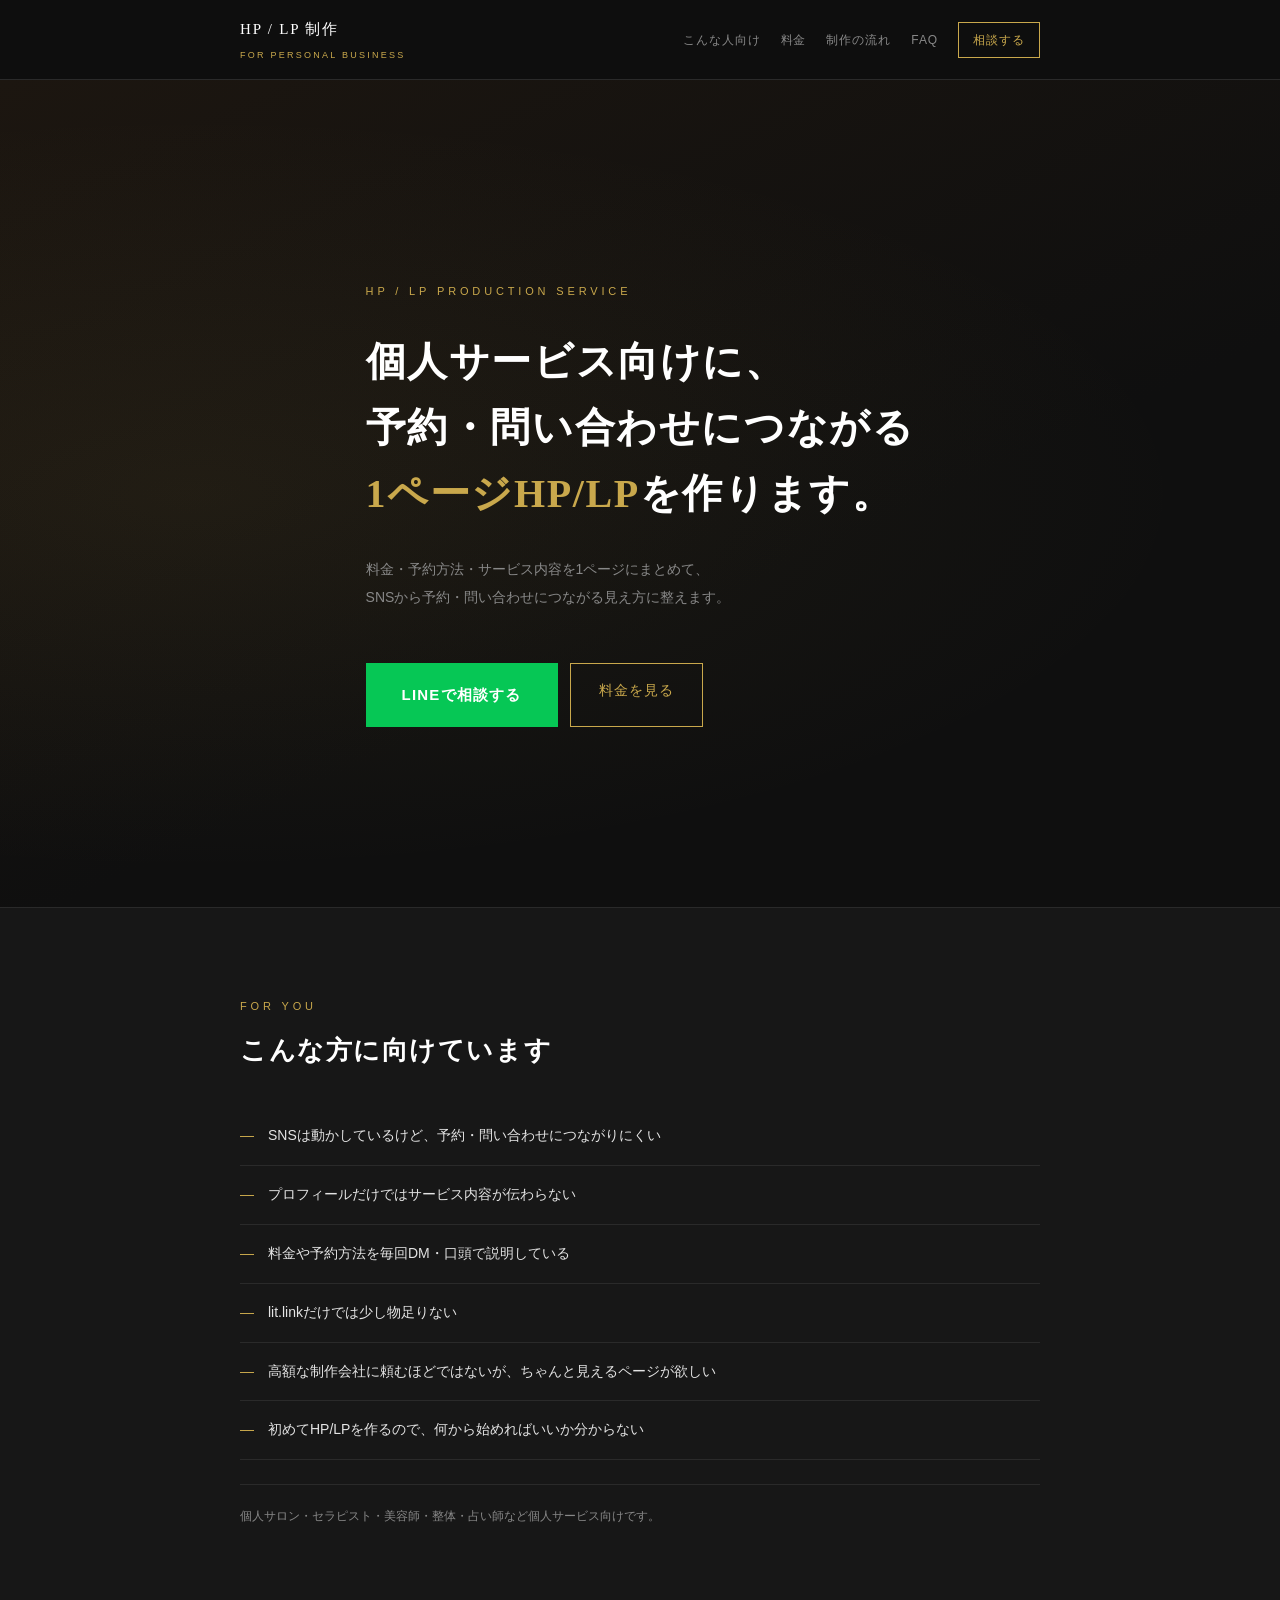
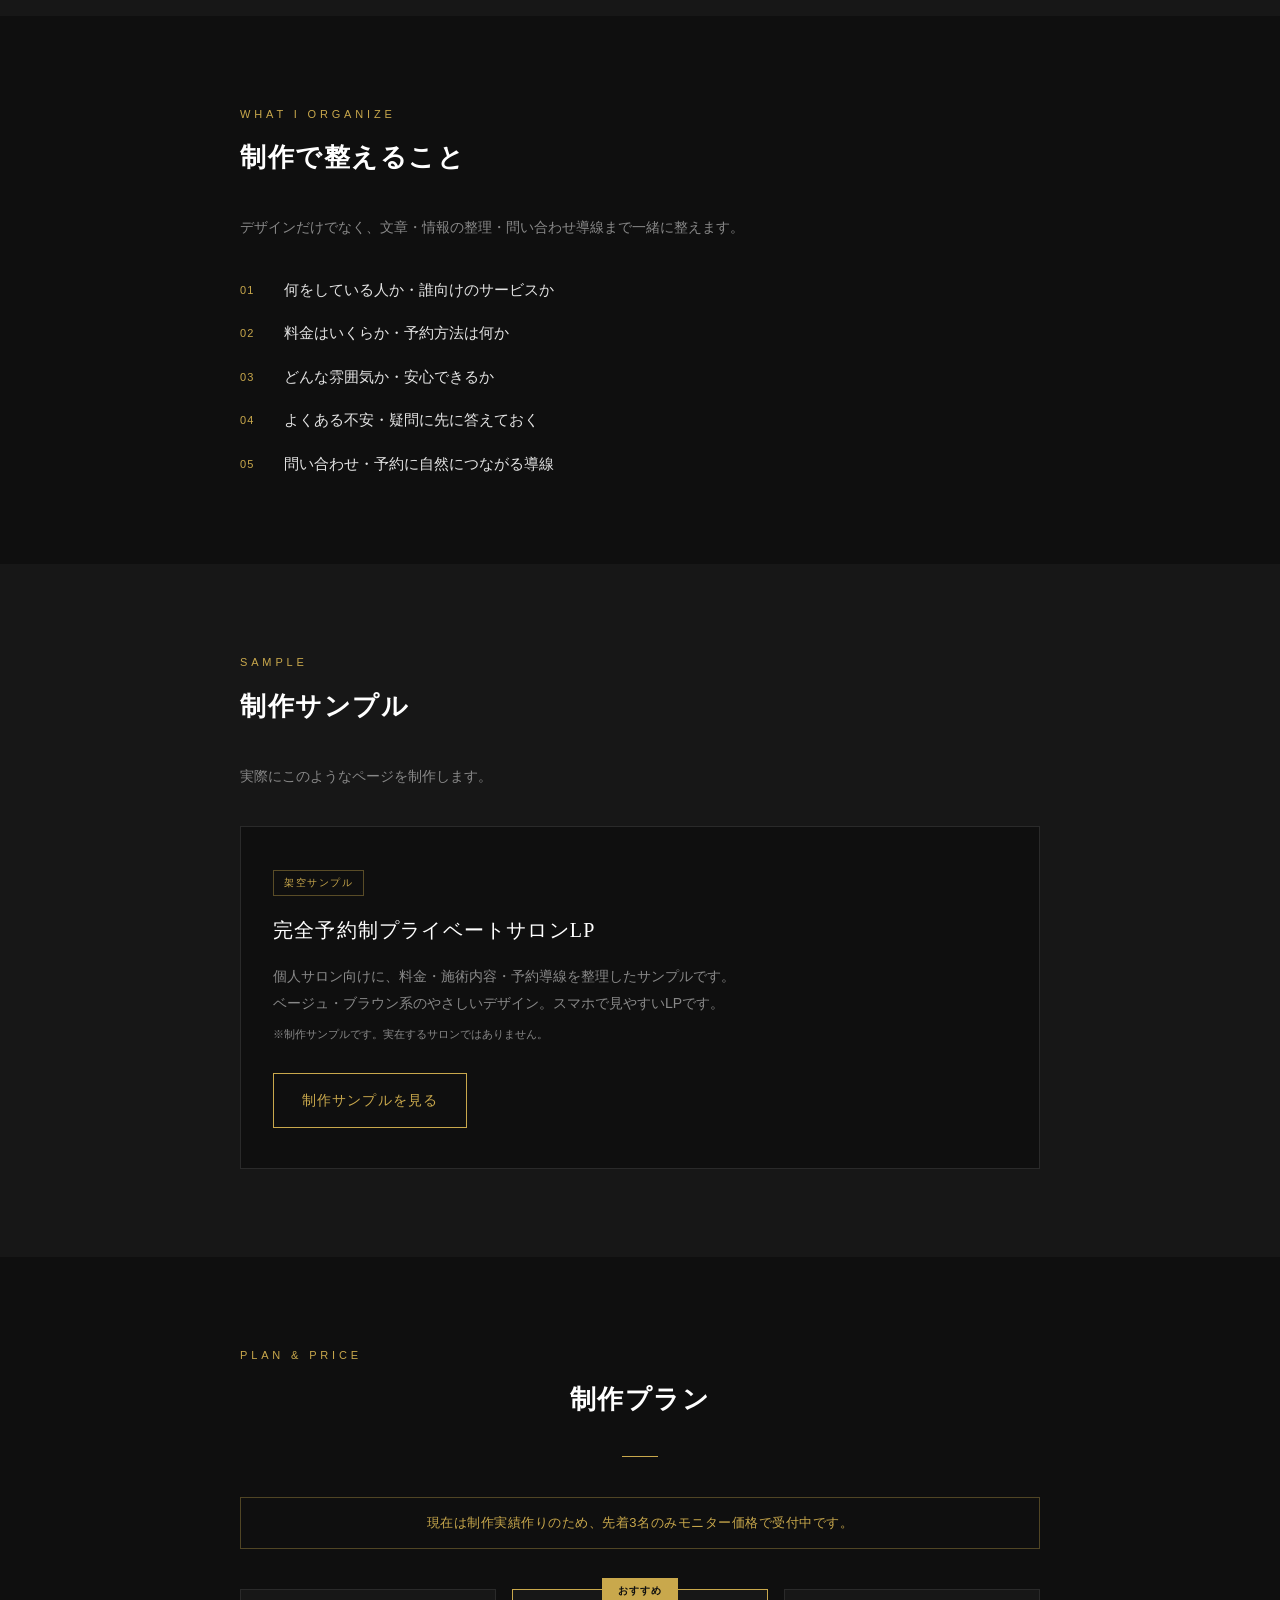
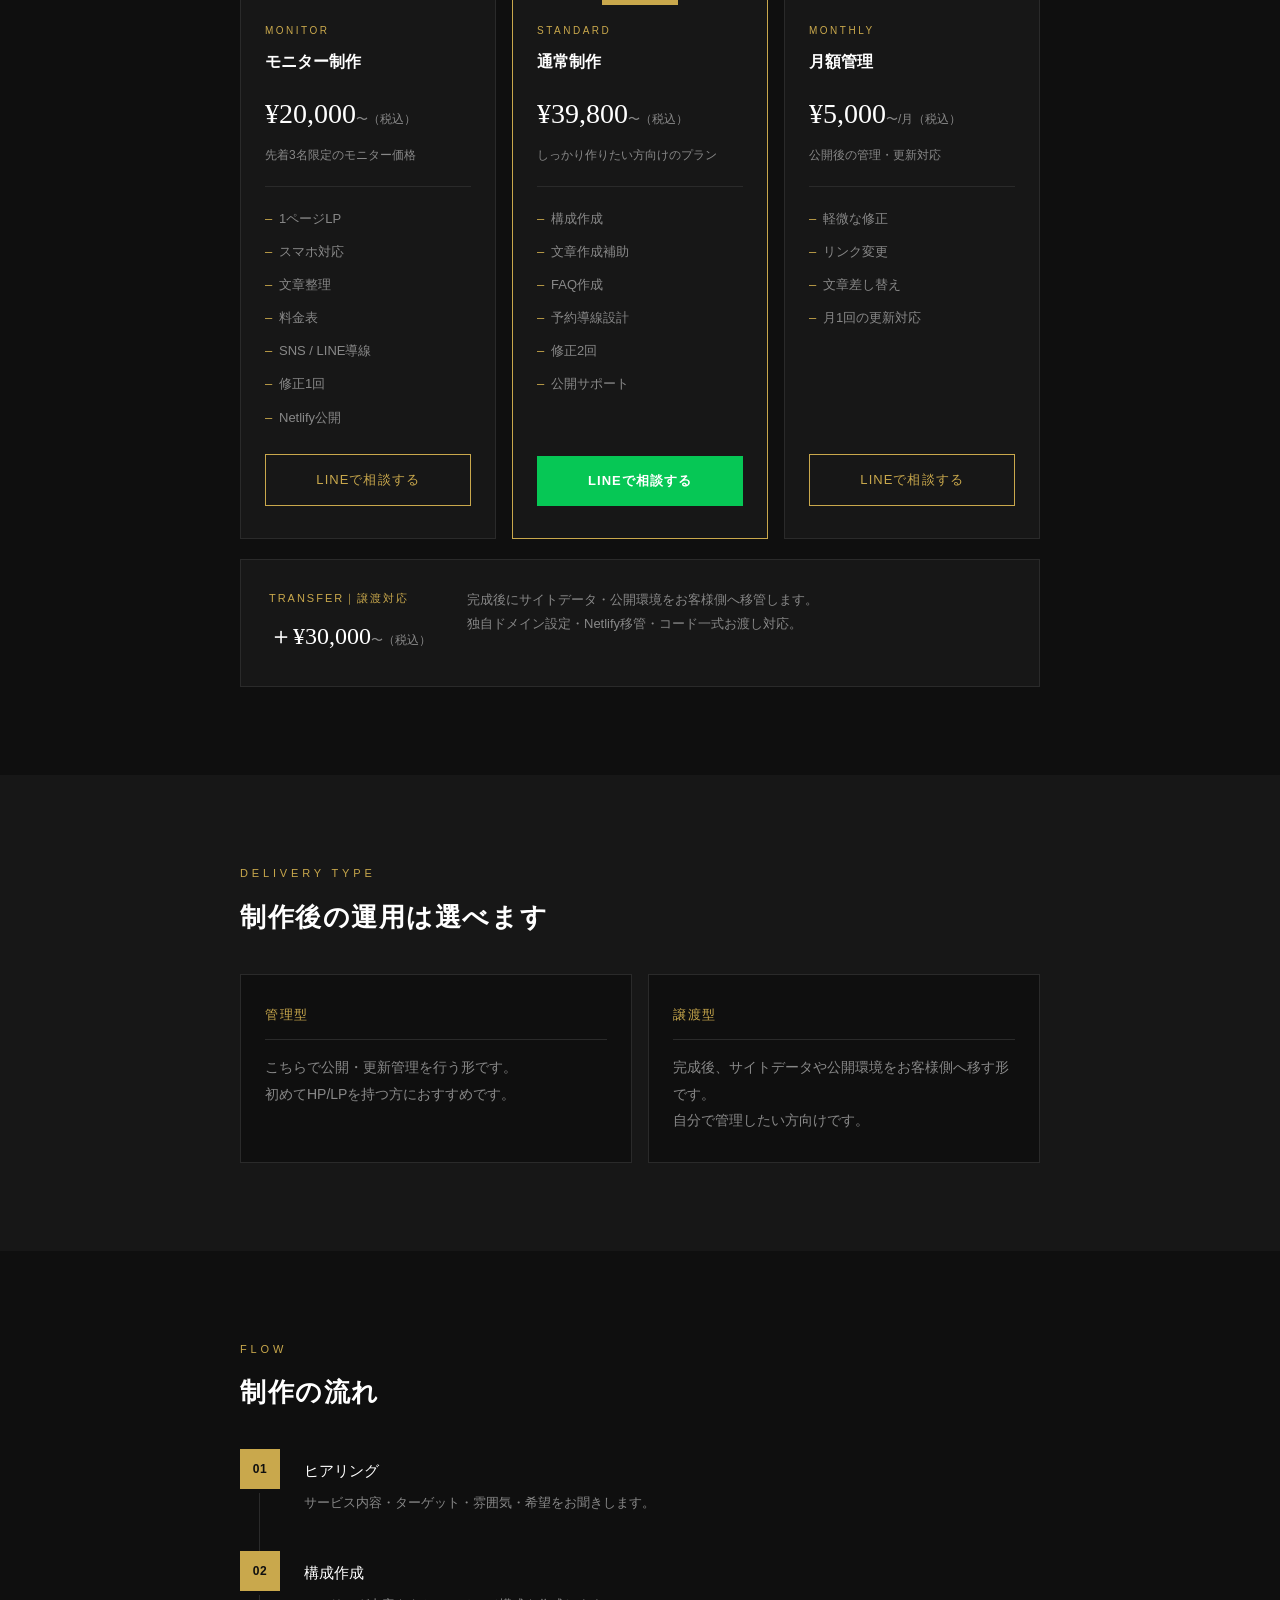
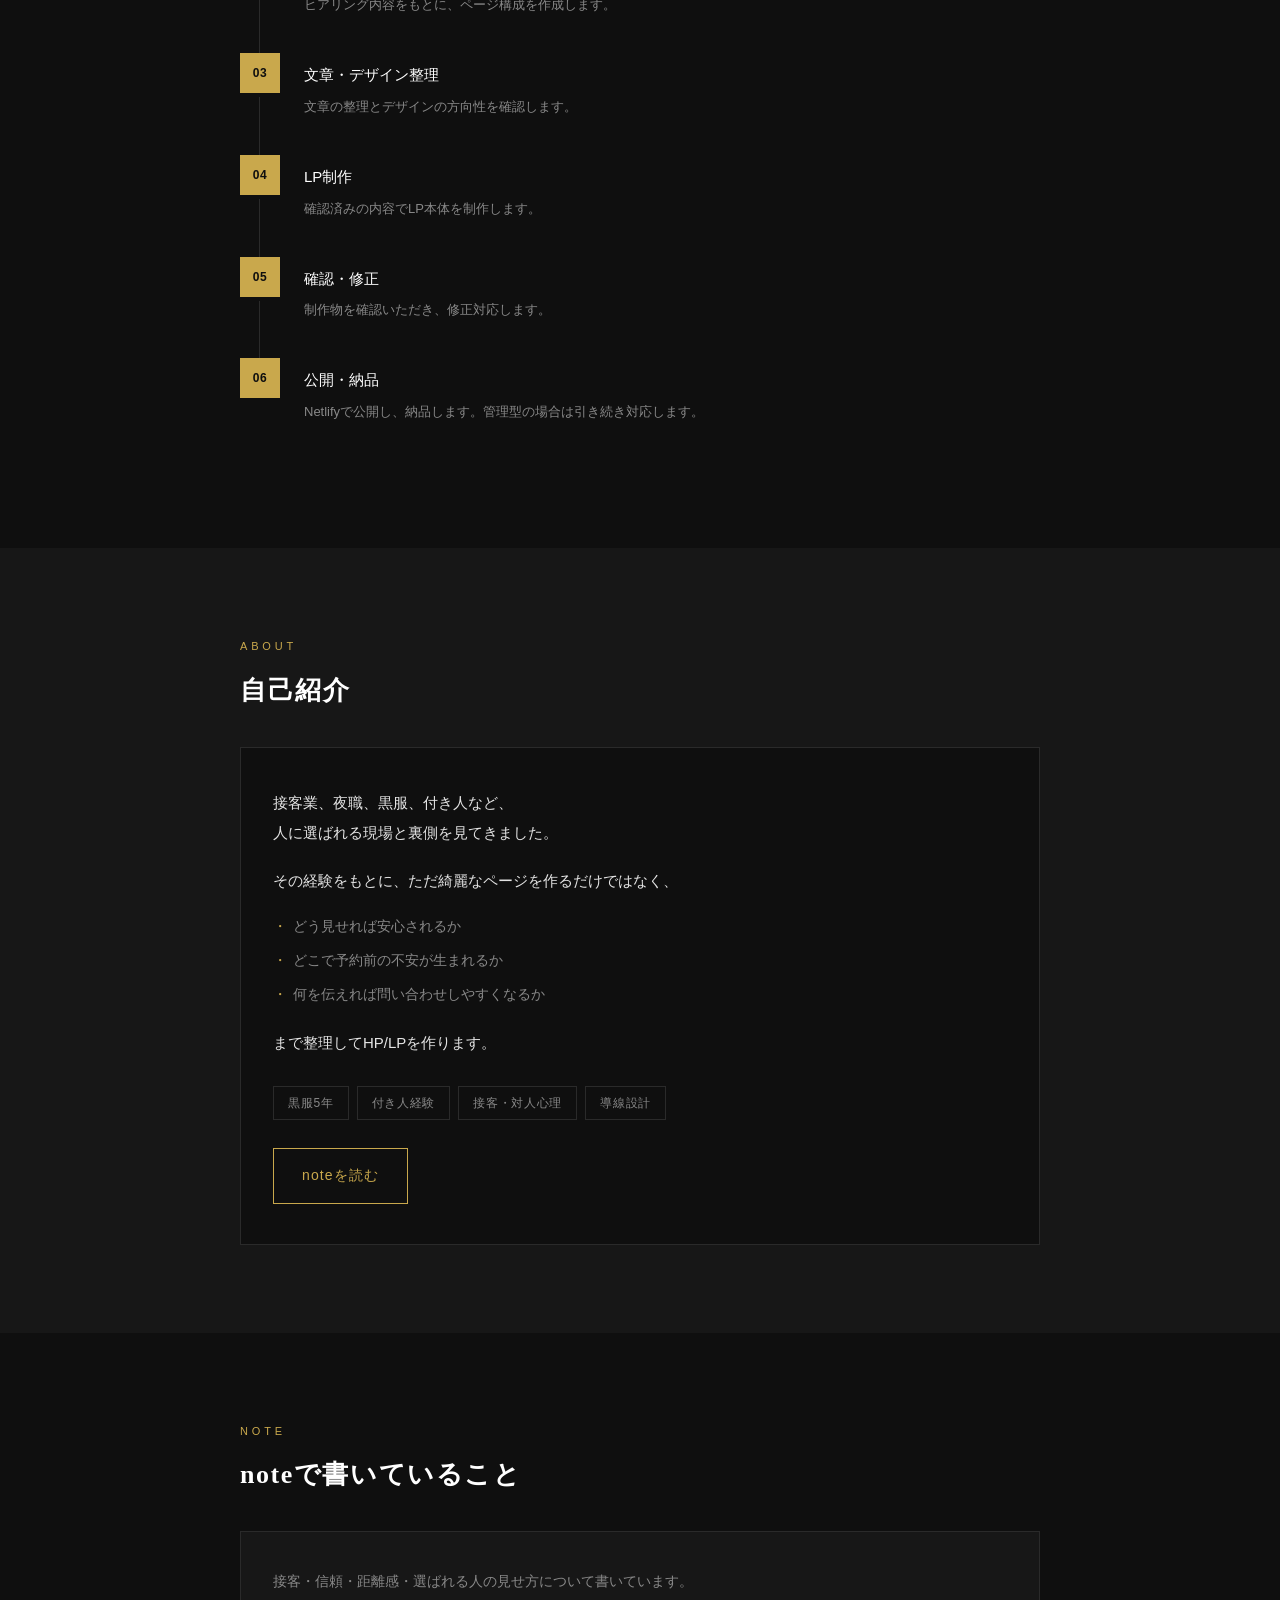
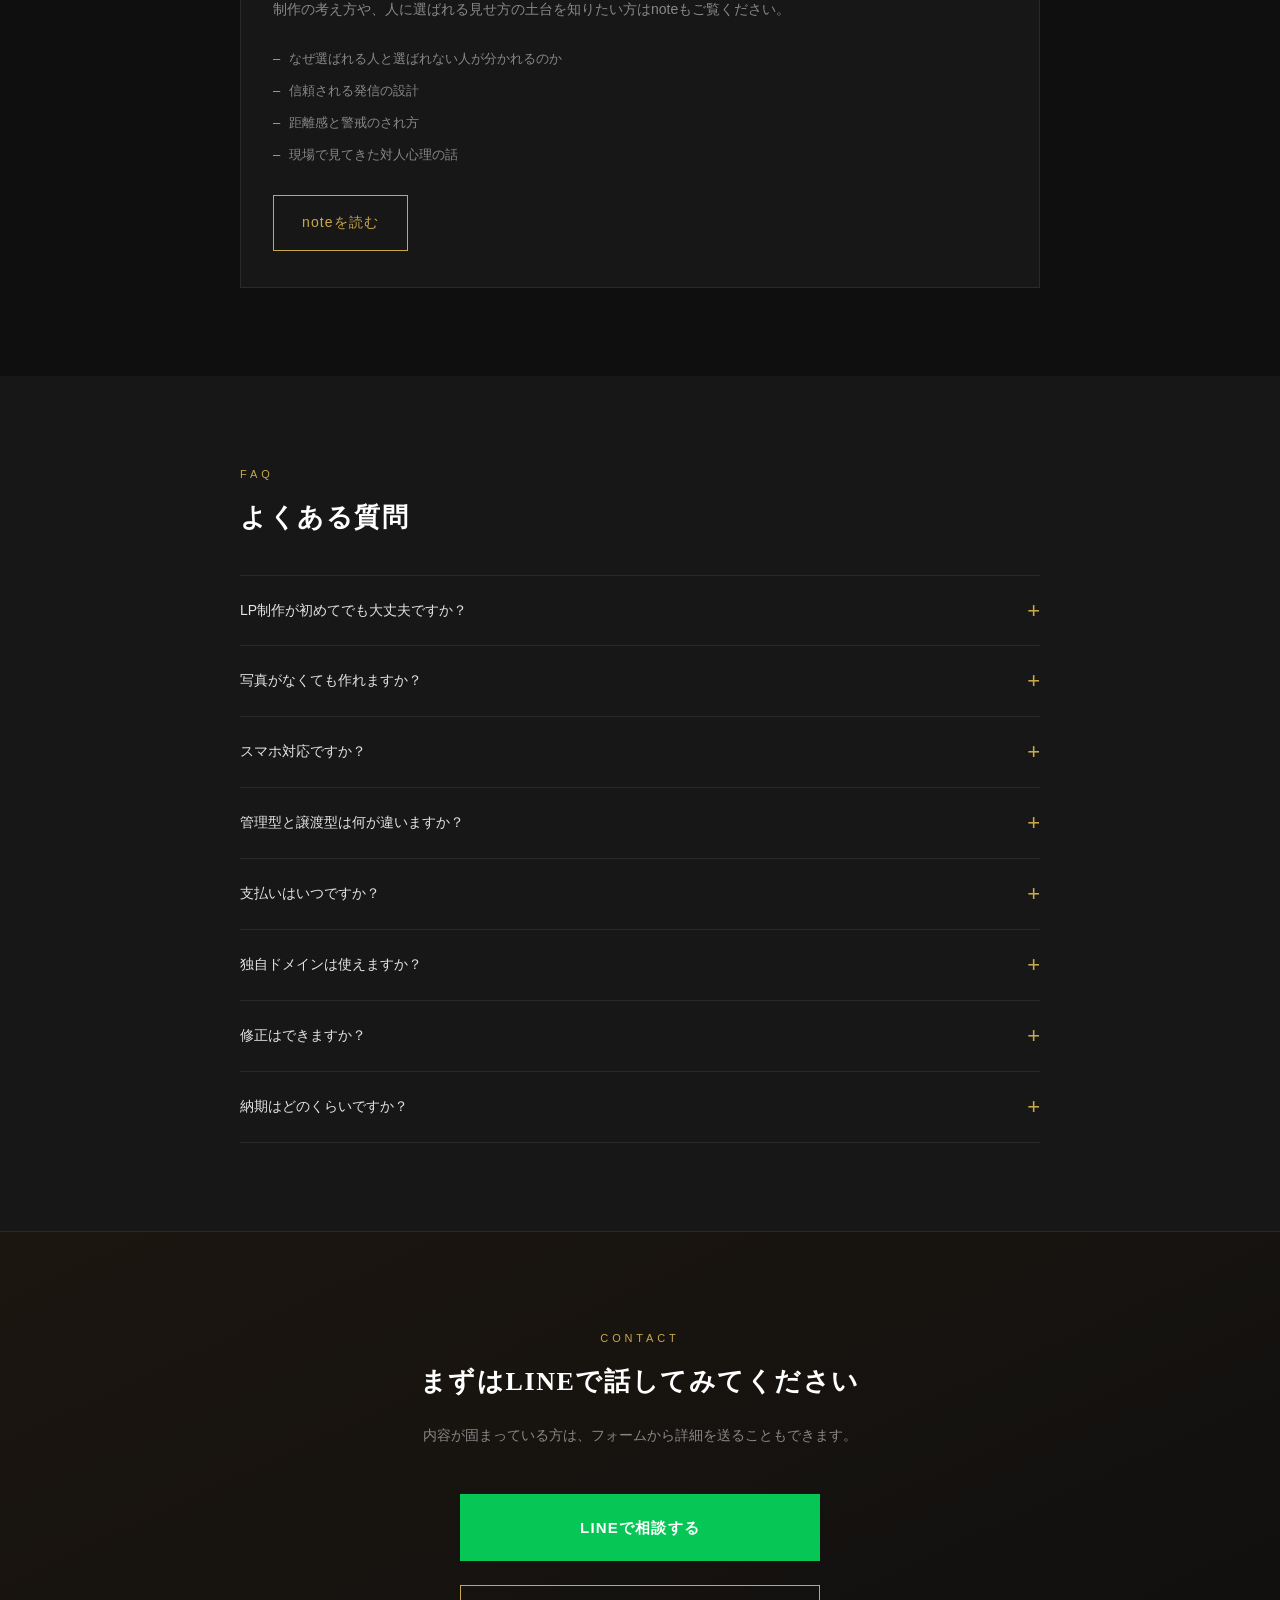
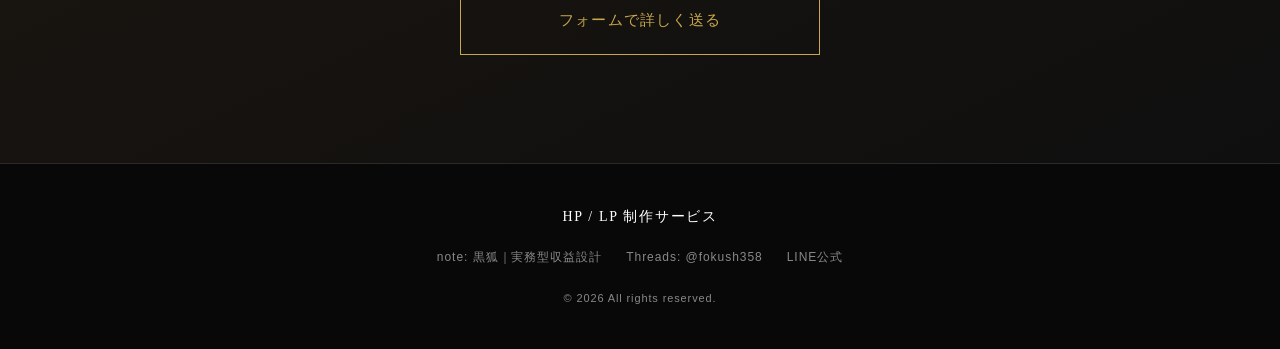
==== commit 2c20be8e: "モニター価格を¥20,000に改定・FAQに納期追加・CTA/FVコピー調整 - モニター制作の価格を¥15,000→¥20,000へ（meta descriptionも連動） - FAQに「納期はど" ====
--- a/service-lp/index.html
+++ b/service-lp/index.html
@@ -4,7 +4,7 @@
   <meta charset="UTF-8">
   <meta name="viewport" content="width=device-width, initial-scale=1.0">
   <title>HP/LP制作サービス｜個人サロン・個人事業者向け</title>
-  <meta name="description" content="個人サロン・セラピスト・美容師・整体向けのHP/LP制作サービス。SNSだけで伝わりにくい料金・予約方法・サービス内容を1ページに整理します。モニター価格15,000円〜。">
+  <meta name="description" content="個人サロン・セラピスト・美容師・整体向けのHP/LP制作サービス。SNSだけで伝わりにくい料金・予約方法・サービス内容を1ページに整理します。モニター価格20,000円〜。">
 
   <!-- OGP -->
   <meta property="og:title" content="HP/LP制作サービス｜個人サロン・個人事業者向け">
@@ -48,8 +48,8 @@
         <em>1ページHP/LP</em>を作ります。
       </h1>
       <p class="hero-sub">
-        SNSだけでは伝わりにくい料金・予約方法・サービス内容・自己紹介を、<br>
-        見やすいページに整理します。
+        料金・予約方法・サービス内容を1ページにまとめて、<br>
+        SNSから予約・問い合わせにつながる見え方に整えます。
       </p>
       <!-- ▼ メインCTA（LINEリンク） -->
       <div class="hero-buttons">
@@ -156,7 +156,7 @@
         <div class="plan-card">
           <div class="plan-label">MONITOR</div>
           <div class="plan-name-ja">モニター制作</div>
-          <div class="plan-price">¥15,000<span>〜（税込）</span></div>
+          <div class="plan-price">¥20,000<span>〜（税込）</span></div>
           <p class="plan-desc">先着3名限定のモニター価格</p>
           <ul class="plan-features">
             <li>1ページLP</li>
@@ -408,6 +408,11 @@
           <div class="faq-answer">プランに応じて修正対応します。大幅な変更は別料金になります。</div>
         </div>
 
+        <div class="faq-item">
+          <div class="faq-question">納期はどのくらいですか？</div>
+          <div class="faq-answer">ヒアリング後、初稿まで約1〜2週間。修正のやりとりを含めて、最短2週間〜1ヶ月で公開できます。原稿や写真の準備状況によって前後します。</div>
+        </div>
+
       </div>
     </div>
   </section>
@@ -419,7 +424,7 @@
   <section id="cta">
     <div class="section-inner">
       <span class="section-label">Contact</span>
-      <h2 class="section-title">まずはLINEで軽く相談できます</h2>
+      <h2 class="section-title">まずはLINEで話してみてください</h2>
       <p class="cta-lead">
         内容が固まっている方は、フォームから詳細を送ることもできます。
       </p>
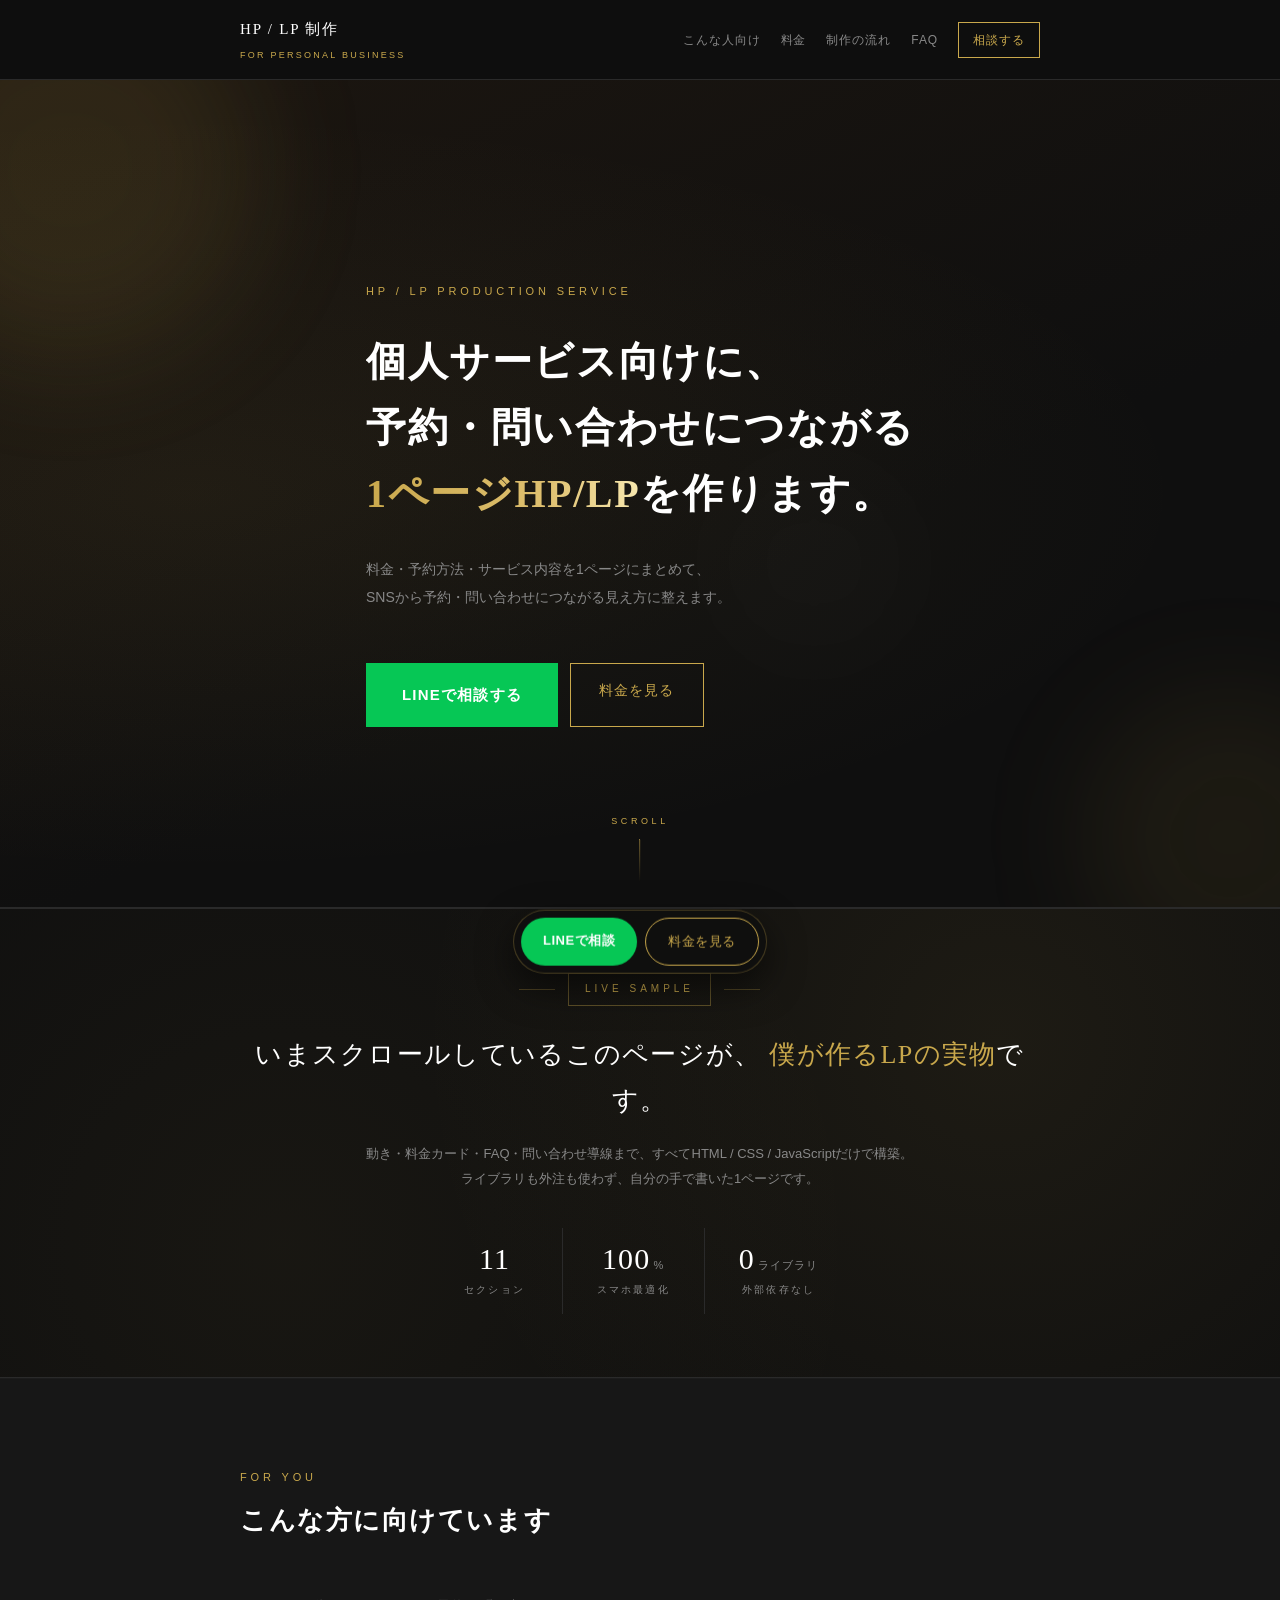
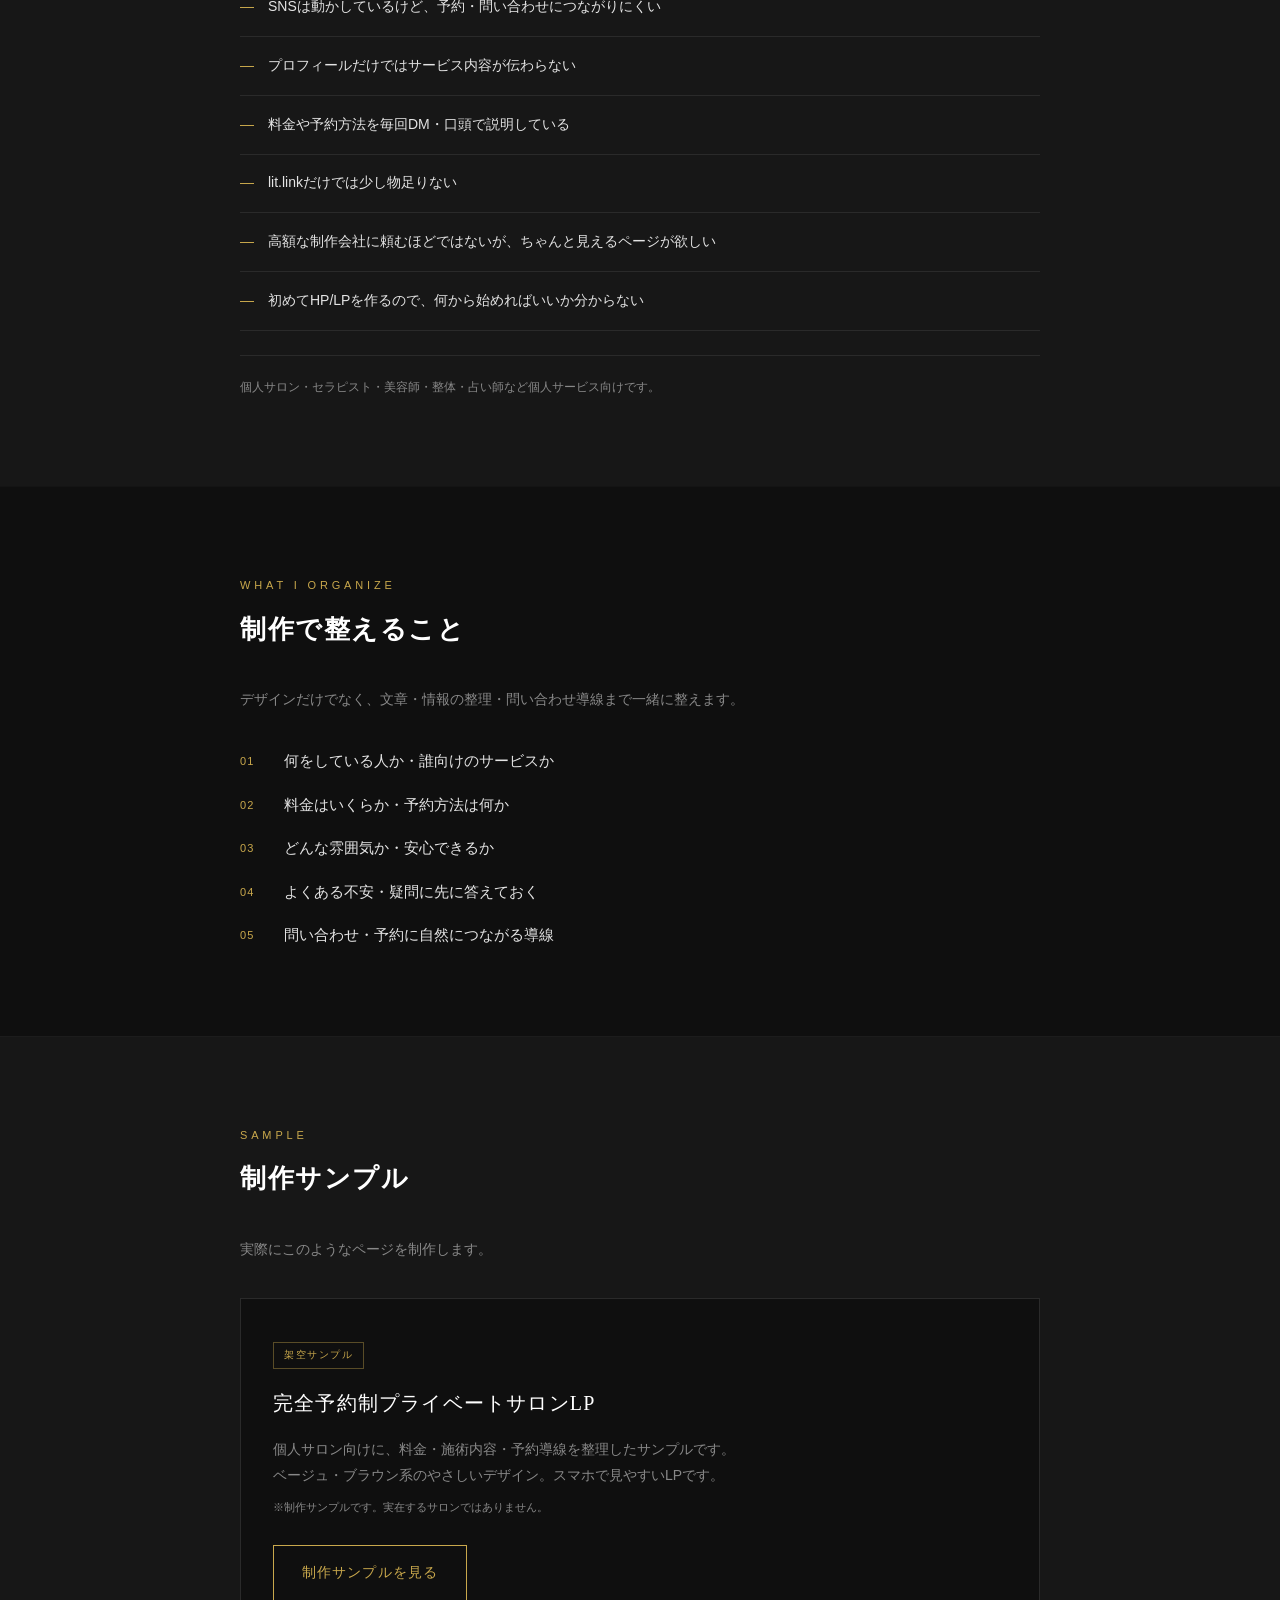
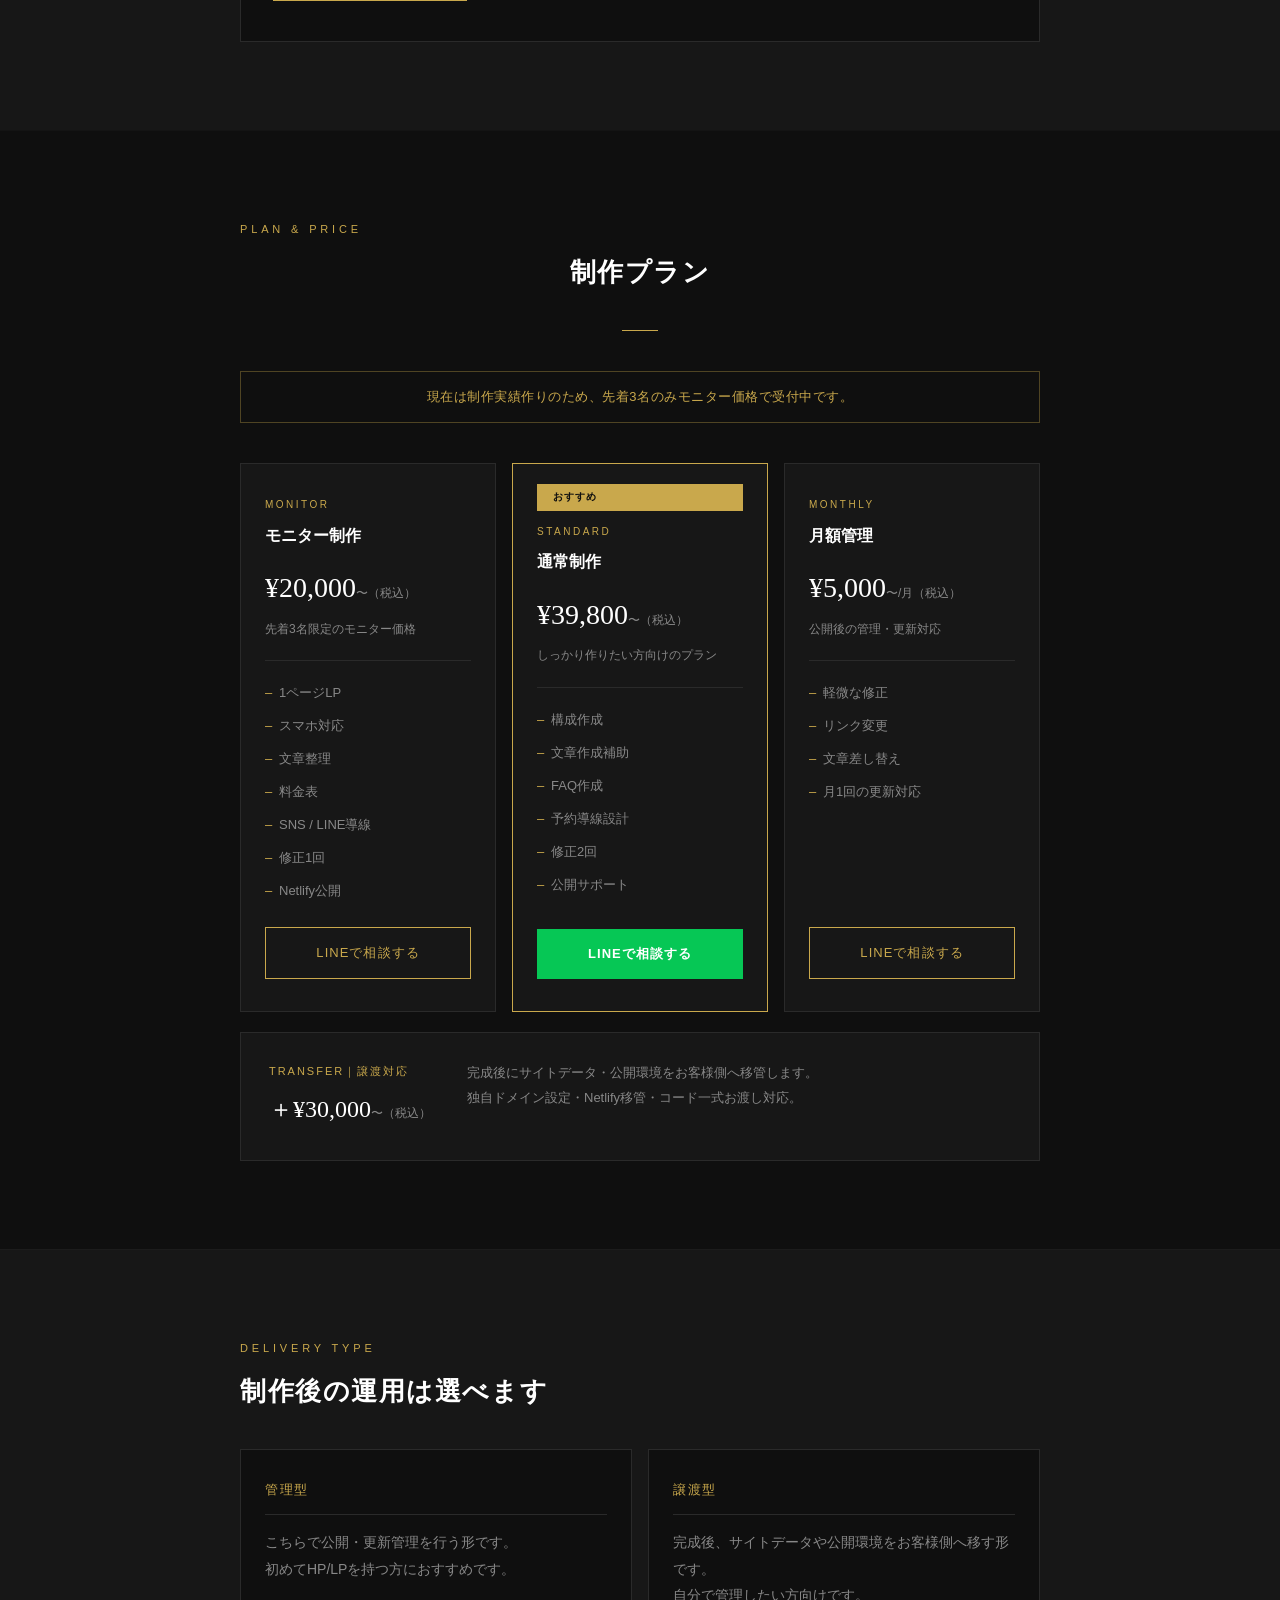
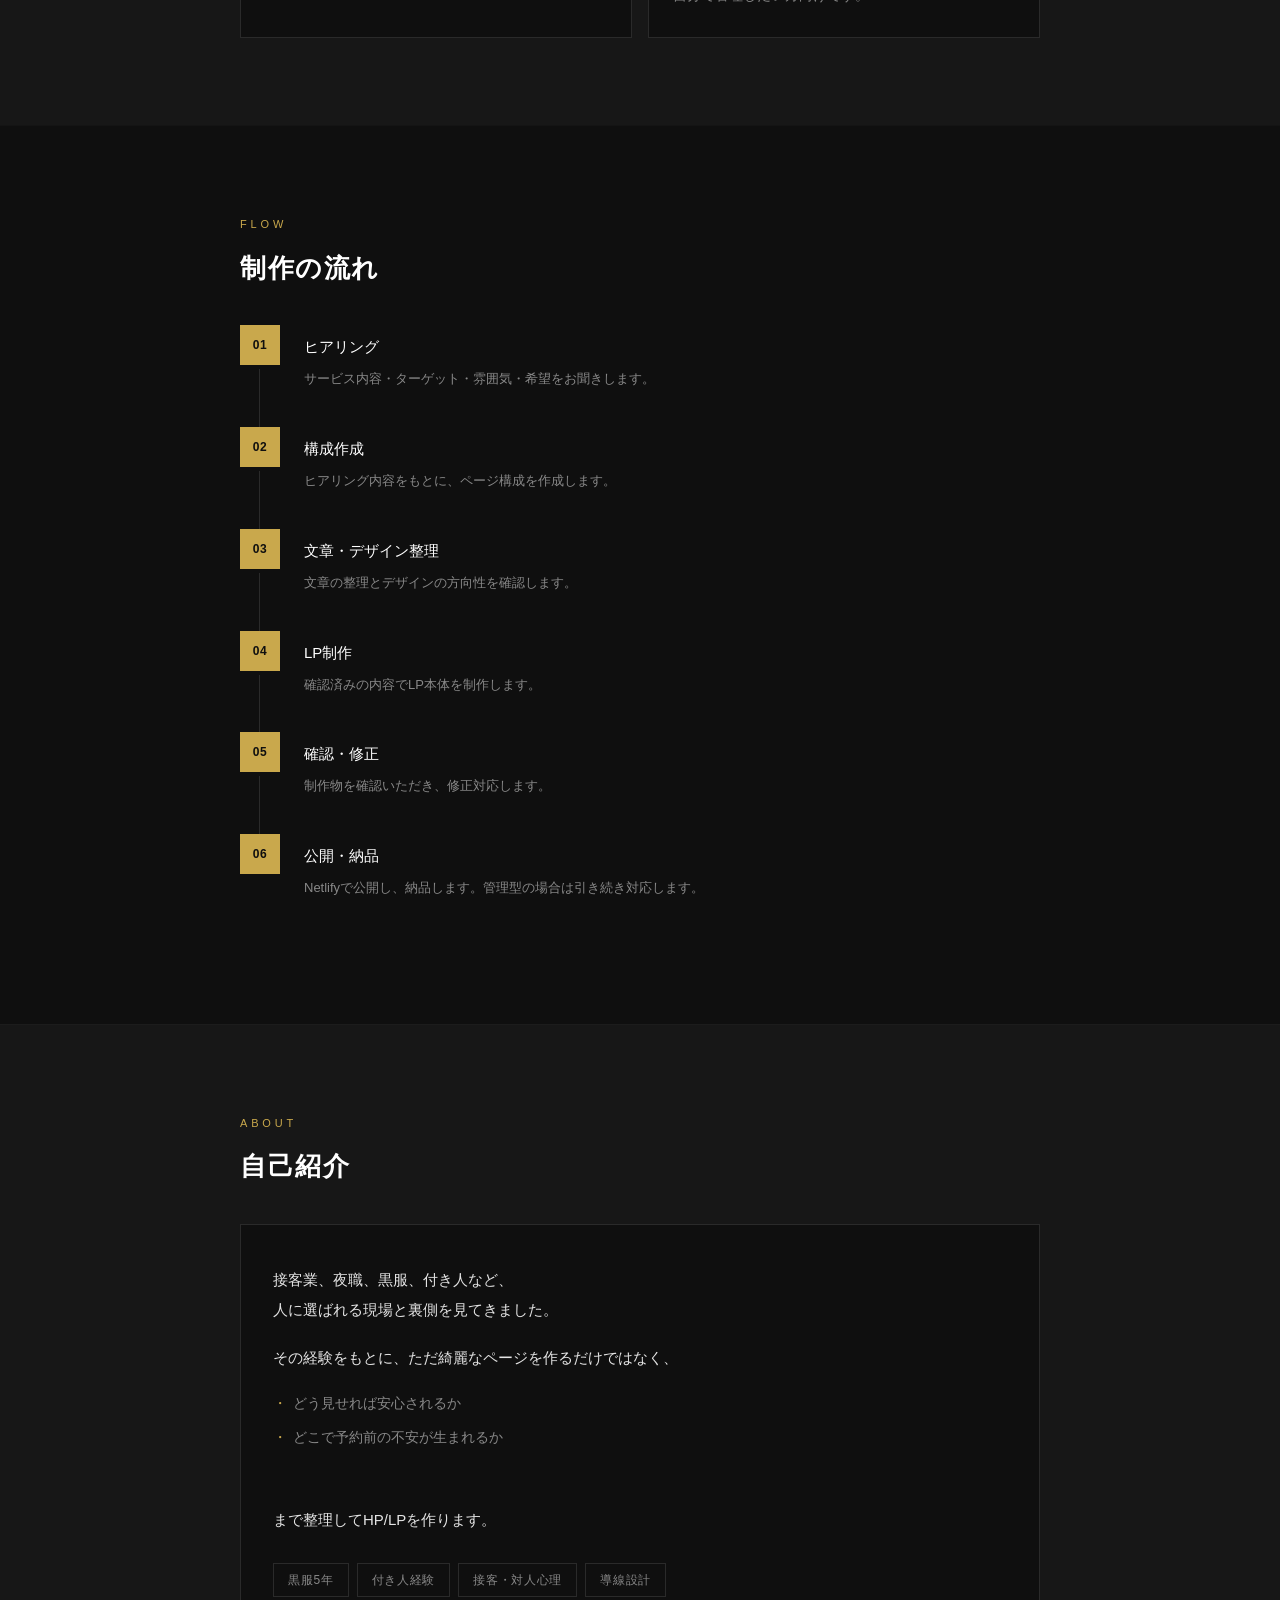
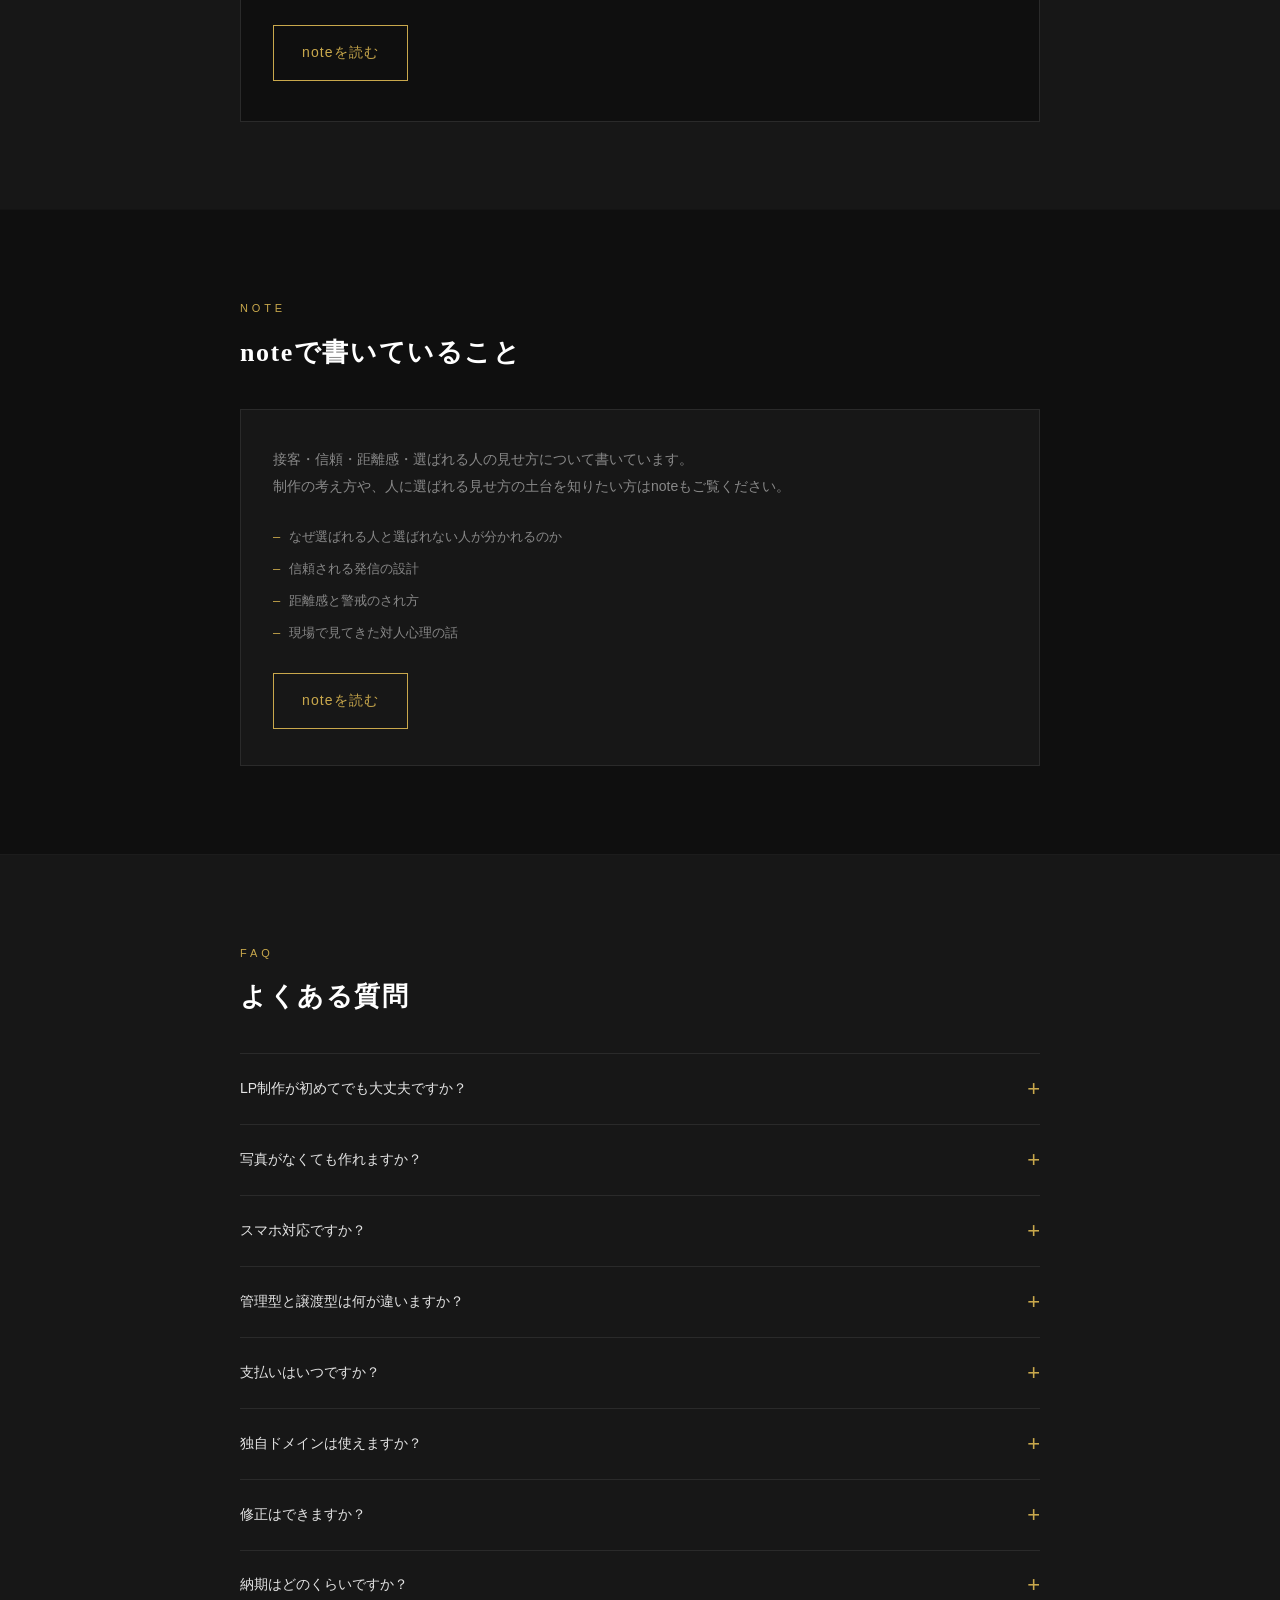
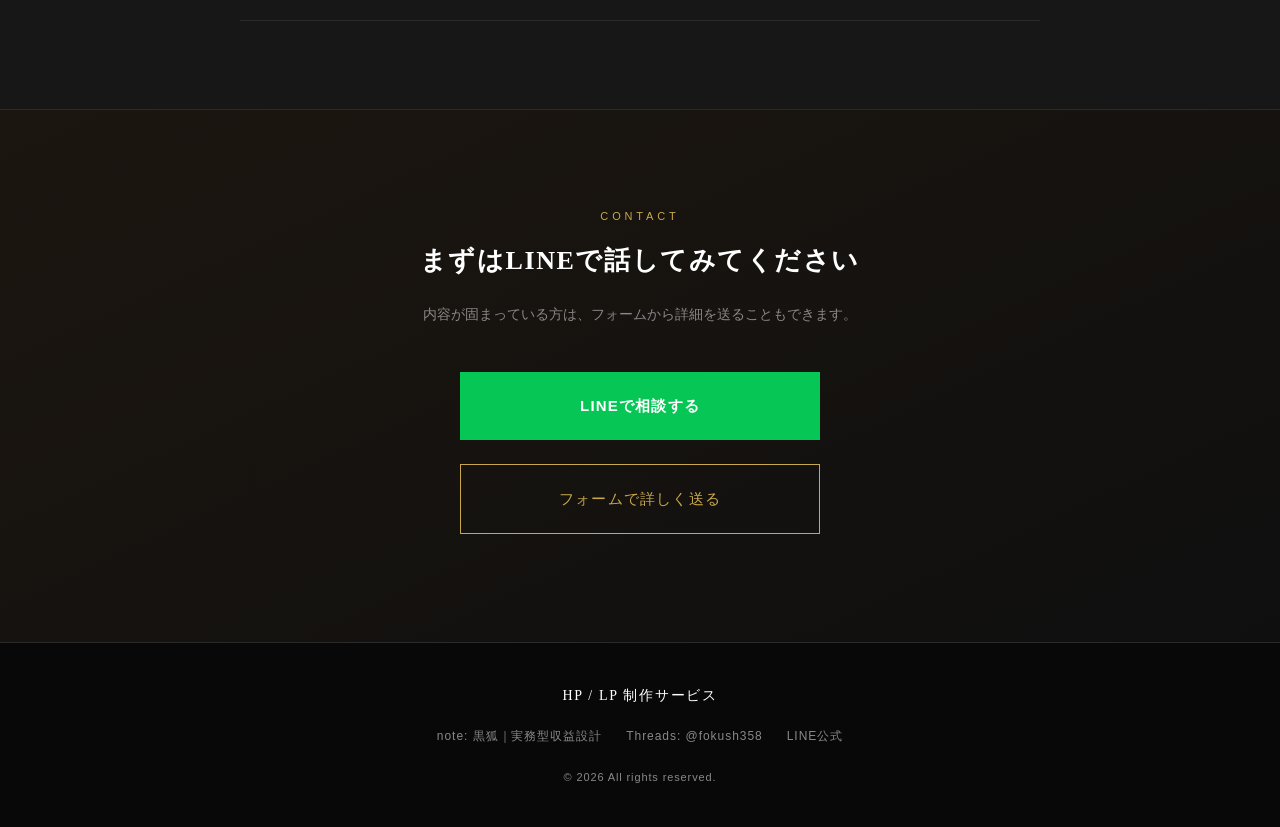
==== commit a9219b98: "LP自体を制作サンプル化：Apple風スクロール演出を全面導入 - ヒーロー：行ごとマスク開け / ゴールド文字シマー / 浮遊オーブ / スクロール指示 - 新セクション #self-sample（" ====
--- a/service-lp/index.html
+++ b/service-lp/index.html
@@ -40,12 +40,18 @@
        ファーストビュー
        ============================= -->
   <section id="hero">
+    <!-- ▼ 背景オーブ（ふわっと浮遊する装飾） -->
+    <div class="hero-orbs" aria-hidden="true">
+      <span class="orb orb-1"></span>
+      <span class="orb orb-2"></span>
+      <span class="orb orb-3"></span>
+    </div>
     <div class="hero-inner">
       <span class="hero-label">HP / LP PRODUCTION SERVICE</span>
       <h1 class="hero-title">
-        個人サービス向けに、<br>
-        予約・問い合わせにつながる<br>
-        <em>1ページHP/LP</em>を作ります。
+        <span class="reveal-line"><span>個人サービス向けに、</span></span>
+        <span class="reveal-line"><span>予約・問い合わせにつながる</span></span>
+        <span class="reveal-line"><span><em>1ページHP/LP</em>を作ります。</span></span>
       </h1>
       <p class="hero-sub">
         料金・予約方法・サービス内容を1ページにまとめて、<br>
@@ -55,6 +61,45 @@
       <div class="hero-buttons">
         <a href="https://lin.ee/uL7b9nwP" class="btn btn-line btn-lg" target="_blank" rel="noopener noreferrer">LINEで相談する</a>
         <a href="#pricing" class="btn btn-outline-gold">料金を見る</a>
+      </div>
+    </div>
+    <!-- ▼ スクロール指示 -->
+    <a href="#self-sample" class="scroll-indicator" aria-label="スクロールして続きを見る">
+      <span class="scroll-indicator-text">SCROLL</span>
+      <span class="scroll-indicator-line"></span>
+    </a>
+  </section>
+
+  <!-- =============================
+       自己サンプル告知バンド
+       =============================
+       ▼ このページ自体が制作サンプル、というメッセージ -->
+  <section id="self-sample" class="self-sample-band">
+    <div class="self-sample-inner">
+      <span class="self-sample-tag">LIVE SAMPLE</span>
+      <p class="self-sample-text">
+        いまスクロールしているこのページが、<br class="sp-br">
+        <em>僕が作るLPの実物</em>です。
+      </p>
+      <p class="self-sample-sub">
+        動き・料金カード・FAQ・問い合わせ導線まで、すべてHTML / CSS / JavaScriptだけで構築。<br>
+        ライブラリも外注も使わず、自分の手で書いた1ページです。
+      </p>
+      <div class="self-sample-stats">
+        <div class="stat-item">
+          <div class="stat-num">11</div>
+          <div class="stat-label">セクション</div>
+        </div>
+        <div class="stat-divider"></div>
+        <div class="stat-item">
+          <div class="stat-num">100<span>%</span></div>
+          <div class="stat-label">スマホ最適化</div>
+        </div>
+        <div class="stat-divider"></div>
+        <div class="stat-item">
+          <div class="stat-num">0<span>ライブラリ</span></div>
+          <div class="stat-label">外部依存なし</div>
+        </div>
       </div>
     </div>
   </section>
@@ -453,6 +498,14 @@
     <p class="footer-copy">© 2026 All rights reserved.</p>
   </footer>
 
+  <!-- =============================
+       スティッキーCTA（スクロール中に常時表示）
+       ============================= -->
+  <div class="sticky-cta" aria-hidden="true">
+    <a href="https://lin.ee/uL7b9nwP" class="btn btn-line" target="_blank" rel="noopener noreferrer">LINEで相談</a>
+    <a href="#pricing" class="btn btn-outline-gold">料金を見る</a>
+  </div>
+
   <script src="./script.js"></script>
 </body>
 </html>
--- a/service-lp/style.css
+++ b/service-lp/style.css
@@ -859,15 +859,23 @@
 }
 
 .faq-answer {
-  display: none;
+  max-height: 0;
+  overflow: hidden;
+  opacity: 0;
   font-size: 13px;
   color: var(--color-text-muted);
   line-height: 1.95;
+  padding: 0;
+  transition:
+    max-height 0.55s cubic-bezier(0.22, 1, 0.36, 1),
+    opacity 0.35s ease,
+    padding 0.35s ease;
+}
+
+.faq-item.open .faq-answer {
+  max-height: 800px;
+  opacity: 1;
   padding: 0 0 22px;
-}
-
-.faq-item.open .faq-answer {
-  display: block;
 }
 
 /* =============================================
@@ -1034,3 +1042,454 @@
     padding: 28px 18px;
   }
 }
+
+/* =============================================
+   ▼▼▼ Apple風アニメーション（このページ自体が制作物）
+   =============================================
+   下の演出はすべてHTML/CSS/JSのみで実装。
+   外部ライブラリ不使用。reduced-motion対応済み。
+   ============================================= */
+
+/* --- 基本のスクロールリビール --- */
+.reveal {
+  opacity: 0;
+  transform: translateY(28px);
+  transition:
+    opacity 0.9s cubic-bezier(0.22, 1, 0.36, 1),
+    transform 0.9s cubic-bezier(0.22, 1, 0.36, 1);
+  will-change: opacity, transform;
+}
+.reveal.in {
+  opacity: 1;
+  transform: translateY(0);
+}
+
+/* --- ヒーロー：行ごとマスク開け --- */
+.hero-title .reveal-line {
+  display: block;
+  overflow: hidden;
+  padding-bottom: 0.12em;
+  margin-bottom: -0.12em;
+}
+.hero-title .reveal-line > span {
+  display: inline-block;
+  transform: translateY(110%);
+  transition: transform 1.1s cubic-bezier(0.22, 1, 0.36, 1);
+  transition-delay: inherit;
+}
+.hero-title .reveal-line.in > span {
+  transform: translateY(0);
+}
+/* reveal-line自体のフェードは無効化（マスク演出のため） */
+.hero-title .reveal-line.reveal {
+  opacity: 1;
+  transform: none;
+}
+
+/* --- ヒーロー：ゴールド文字シマー --- */
+.hero-title em {
+  background: linear-gradient(
+    90deg,
+    var(--color-gold) 0%,
+    var(--color-gold-light) 30%,
+    #fff4c2 50%,
+    var(--color-gold-light) 70%,
+    var(--color-gold) 100%
+  );
+  background-size: 220% 100%;
+  -webkit-background-clip: text;
+          background-clip: text;
+  color: transparent;
+  -webkit-text-fill-color: transparent;
+  animation: heroShimmer 7s linear infinite;
+}
+@keyframes heroShimmer {
+  0%   { background-position: 220% 0; }
+  100% { background-position: -220% 0; }
+}
+
+/* --- ヒーロー：背景オーブ --- */
+.hero-orbs {
+  position: absolute;
+  inset: 0;
+  pointer-events: none;
+  overflow: hidden;
+  z-index: 0;
+}
+.orb {
+  position: absolute;
+  border-radius: 50%;
+  filter: blur(60px);
+  opacity: 0.55;
+  will-change: transform;
+}
+.orb-1 {
+  width: 380px; height: 380px;
+  background: rgba(201, 168, 76, 0.22);
+  top: -100px; left: -120px;
+  animation: orbFloat1 18s ease-in-out infinite;
+}
+.orb-2 {
+  width: 300px; height: 300px;
+  background: rgba(201, 168, 76, 0.14);
+  bottom: -80px; right: -100px;
+  animation: orbFloat2 22s ease-in-out infinite;
+}
+.orb-3 {
+  width: 220px; height: 220px;
+  background: rgba(255, 255, 255, 0.04);
+  top: 45%; left: 55%;
+  animation: orbFloat3 26s ease-in-out infinite;
+}
+@keyframes orbFloat1 {
+  0%, 100% { transform: translate(0, 0) scale(1); }
+  50%      { transform: translate(60px, 40px) scale(1.05); }
+}
+@keyframes orbFloat2 {
+  0%, 100% { transform: translate(0, 0) scale(1); }
+  50%      { transform: translate(-50px, -60px) scale(1.08); }
+}
+@keyframes orbFloat3 {
+  0%, 100% { transform: translate(-50%, -50%) scale(1); }
+  50%      { transform: translate(-30%, -70%) scale(0.95); }
+}
+.hero-inner {
+  z-index: 1;
+}
+
+/* --- スクロールインジケータ --- */
+.scroll-indicator {
+  position: absolute;
+  bottom: 26px;
+  left: 50%;
+  transform: translateX(-50%);
+  display: flex;
+  flex-direction: column;
+  align-items: center;
+  gap: 10px;
+  text-decoration: none;
+  z-index: 2;
+  opacity: 0;
+  animation: scrollFadeIn 1.4s ease 1.6s forwards;
+}
+.scroll-indicator-text {
+  font-size: 9px;
+  letter-spacing: 0.4em;
+  color: var(--color-gold);
+}
+.scroll-indicator-line {
+  width: 1px;
+  height: 42px;
+  background: linear-gradient(to bottom, rgba(201,168,76,0.6), transparent);
+  position: relative;
+  overflow: hidden;
+}
+.scroll-indicator-line::after {
+  content: '';
+  position: absolute;
+  top: -42px;
+  left: 0;
+  width: 100%;
+  height: 42px;
+  background: linear-gradient(to bottom, transparent, var(--color-gold));
+  animation: scrollDot 2.2s ease-in-out infinite;
+}
+@keyframes scrollDot {
+  0%   { transform: translateY(0); }
+  100% { transform: translateY(84px); }
+}
+@keyframes scrollFadeIn {
+  to { opacity: 1; }
+}
+
+/* --- 自己サンプル告知バンド --- */
+.self-sample-band {
+  background: var(--color-bg);
+  padding: 64px 20px;
+  border-top: 1px solid var(--color-border);
+  border-bottom: 1px solid var(--color-border);
+  position: relative;
+  overflow: hidden;
+}
+.self-sample-band::before {
+  content: '';
+  position: absolute;
+  inset: 0;
+  background:
+    radial-gradient(circle at 78% 28%, rgba(201,168,76,0.08), transparent 55%),
+    radial-gradient(circle at 22% 72%, rgba(201,168,76,0.05), transparent 55%);
+  pointer-events: none;
+}
+.self-sample-inner {
+  max-width: var(--inner-width);
+  margin: 0 auto;
+  text-align: center;
+  position: relative;
+}
+.self-sample-tag {
+  display: inline-block;
+  font-size: 10px;
+  letter-spacing: 0.4em;
+  color: var(--color-gold);
+  padding: 6px 16px;
+  border: 1px solid rgba(201, 168, 76, 0.4);
+  margin-bottom: 26px;
+  text-transform: uppercase;
+  position: relative;
+}
+.self-sample-tag::before,
+.self-sample-tag::after {
+  content: '';
+  position: absolute;
+  top: 50%;
+  width: 36px;
+  height: 1px;
+  background: rgba(201, 168, 76, 0.3);
+}
+.self-sample-tag::before { right: 100%; margin-right: 14px; }
+.self-sample-tag::after  { left: 100%;  margin-left: 14px;  }
+.self-sample-text {
+  font-family: var(--font-serif);
+  font-size: clamp(18px, 4.2vw, 26px);
+  color: var(--color-white);
+  line-height: 1.75;
+  margin-bottom: 18px;
+  letter-spacing: 0.05em;
+}
+.self-sample-text em {
+  color: var(--color-gold);
+  font-style: normal;
+  font-weight: normal;
+}
+.self-sample-sub {
+  font-size: 13px;
+  color: var(--color-text-muted);
+  line-height: 1.95;
+  margin-bottom: 36px;
+}
+.self-sample-stats {
+  display: flex;
+  justify-content: center;
+  align-items: stretch;
+  gap: 12px;
+  flex-wrap: wrap;
+  margin-top: 12px;
+}
+.stat-item {
+  padding: 14px 22px;
+  min-width: 110px;
+}
+.stat-num {
+  font-family: var(--font-serif);
+  font-size: 30px;
+  color: var(--color-white);
+  letter-spacing: 0.04em;
+  line-height: 1.1;
+  margin-bottom: 6px;
+}
+.stat-num span {
+  font-family: var(--font-sans);
+  font-size: 11px;
+  color: var(--color-text-muted);
+  letter-spacing: 0.1em;
+  margin-left: 3px;
+}
+.stat-label {
+  font-size: 10px;
+  letter-spacing: 0.22em;
+  color: var(--color-text-muted);
+  text-transform: uppercase;
+}
+.stat-divider {
+  width: 1px;
+  background: var(--color-border);
+  align-self: stretch;
+}
+.sp-br { display: none; }
+@media (max-width: 480px) {
+  .sp-br { display: inline; }
+  .self-sample-band { padding: 44px 18px; }
+  .self-sample-stats { gap: 0; }
+  .stat-item { padding: 10px 14px; min-width: 90px; }
+  .stat-num { font-size: 24px; }
+  .stat-num span { font-size: 10px; }
+  .stat-label { font-size: 9px; letter-spacing: 0.18em; }
+}
+
+/* --- カードホバーリフト --- */
+.plan-card,
+.delivery-card,
+.sample-card,
+.transfer-box {
+  transition:
+    transform 0.5s cubic-bezier(0.22, 1, 0.36, 1),
+    box-shadow 0.5s ease,
+    border-color 0.35s ease;
+}
+@media (hover: hover) {
+  .plan-card:hover,
+  .delivery-card:hover,
+  .sample-card:hover,
+  .transfer-box:hover {
+    transform: translateY(-6px);
+    box-shadow:
+      0 24px 48px rgba(0, 0, 0, 0.45),
+      0 0 0 1px rgba(201, 168, 76, 0.25);
+    border-color: rgba(201, 168, 76, 0.4);
+  }
+  .plan-card.featured:hover {
+    box-shadow:
+      0 28px 64px rgba(201, 168, 76, 0.2),
+      0 0 0 1px var(--color-gold);
+  }
+}
+
+/* --- featuredプランの光沢スイープ --- */
+.plan-card.featured {
+  overflow: hidden;
+  position: relative;
+}
+.plan-card.featured > * {
+  position: relative;
+  z-index: 1;
+}
+.plan-card.featured::after {
+  content: '';
+  position: absolute;
+  top: 0;
+  left: -80%;
+  width: 60%;
+  height: 100%;
+  background: linear-gradient(
+    100deg,
+    transparent 0%,
+    rgba(255, 255, 255, 0) 30%,
+    rgba(201, 168, 76, 0.18) 50%,
+    rgba(255, 255, 255, 0) 70%,
+    transparent 100%
+  );
+  animation: shineSweep 6s ease-in-out infinite;
+  pointer-events: none;
+  z-index: 0;
+}
+@keyframes shineSweep {
+  0%, 60% { transform: translateX(0); opacity: 0; }
+  70%     { opacity: 1; }
+  100%    { transform: translateX(380%); opacity: 0; }
+}
+
+/* --- ヘッダー：スクロール時の収縮 --- */
+header {
+  transition: padding 0.35s ease, background 0.35s ease;
+}
+header.scrolled {
+  padding: 10px 20px;
+  background: rgba(15, 15, 15, 0.78);
+}
+
+/* --- スティッキーCTAバー（スクロール中に常時表示） --- */
+.sticky-cta {
+  position: fixed;
+  bottom: 16px;
+  left: 50%;
+  transform: translate(-50%, 140%);
+  display: flex;
+  gap: 8px;
+  z-index: 99;
+  padding: 7px;
+  background: rgba(15, 15, 15, 0.9);
+  backdrop-filter: blur(14px);
+  -webkit-backdrop-filter: blur(14px);
+  border: 1px solid rgba(201, 168, 76, 0.3);
+  border-radius: 999px;
+  box-shadow: 0 14px 36px rgba(0, 0, 0, 0.55);
+  transition: transform 0.55s cubic-bezier(0.22, 1, 0.36, 1);
+  max-width: calc(100% - 24px);
+  pointer-events: none;
+}
+.sticky-cta.show {
+  transform: translate(-50%, 0);
+  pointer-events: auto;
+}
+.sticky-cta a {
+  font-size: 13px;
+  padding: 11px 22px;
+  letter-spacing: 0.04em;
+  border-radius: 999px;
+  white-space: nowrap;
+}
+@media (max-width: 480px) {
+  .sticky-cta a { font-size: 12px; padding: 10px 16px; }
+}
+
+/* --- フロー：ステップ番号のホバー強調 --- */
+.flow-step {
+  transition: transform 0.4s cubic-bezier(0.22, 1, 0.36, 1),
+              box-shadow 0.4s ease;
+}
+@media (hover: hover) {
+  .flow-item:hover .flow-step {
+    transform: scale(1.08) rotate(-3deg);
+    box-shadow: 0 8px 20px rgba(201, 168, 76, 0.35);
+  }
+}
+
+/* --- タグ：軽くフロート --- */
+.tag {
+  transition: border-color 0.3s ease, color 0.3s ease, transform 0.3s ease;
+}
+@media (hover: hover) {
+  .tag:hover {
+    border-color: var(--color-gold);
+    color: var(--color-gold);
+    transform: translateY(-2px);
+  }
+}
+
+/* --- ボタン：押し込み + 微シャドウ --- */
+.btn {
+  transform: translateZ(0);
+  transition:
+    background 0.22s ease,
+    color 0.22s ease,
+    transform 0.22s ease,
+    box-shadow 0.3s ease;
+}
+@media (hover: hover) {
+  .btn-line:hover,
+  .btn-gold:hover {
+    transform: translateY(-2px);
+    box-shadow: 0 12px 28px rgba(0, 0, 0, 0.4);
+  }
+  .btn-outline-gold:hover {
+    transform: translateY(-1px);
+  }
+}
+.btn:active {
+  transform: translateY(0) scale(0.98);
+}
+
+/* --- セクションの上下に微妙な区切り --- */
+section + section {
+  border-top: 1px solid rgba(255, 255, 255, 0.02);
+}
+
+/* --- reduced-motion 対応（演出を全部止める） --- */
+@media (prefers-reduced-motion: reduce) {
+  *, *::before, *::after {
+    animation-duration: 0.001ms !important;
+    animation-iteration-count: 1 !important;
+    transition-duration: 0.001ms !important;
+    scroll-behavior: auto !important;
+  }
+  .reveal { opacity: 1 !important; transform: none !important; }
+  .hero-title .reveal-line > span { transform: none !important; }
+  .orb { display: none; }
+  .scroll-indicator { animation: none; opacity: 1; }
+  .hero-title em {
+    color: var(--color-gold);
+    -webkit-text-fill-color: var(--color-gold);
+    background: none;
+    animation: none;
+  }
+}
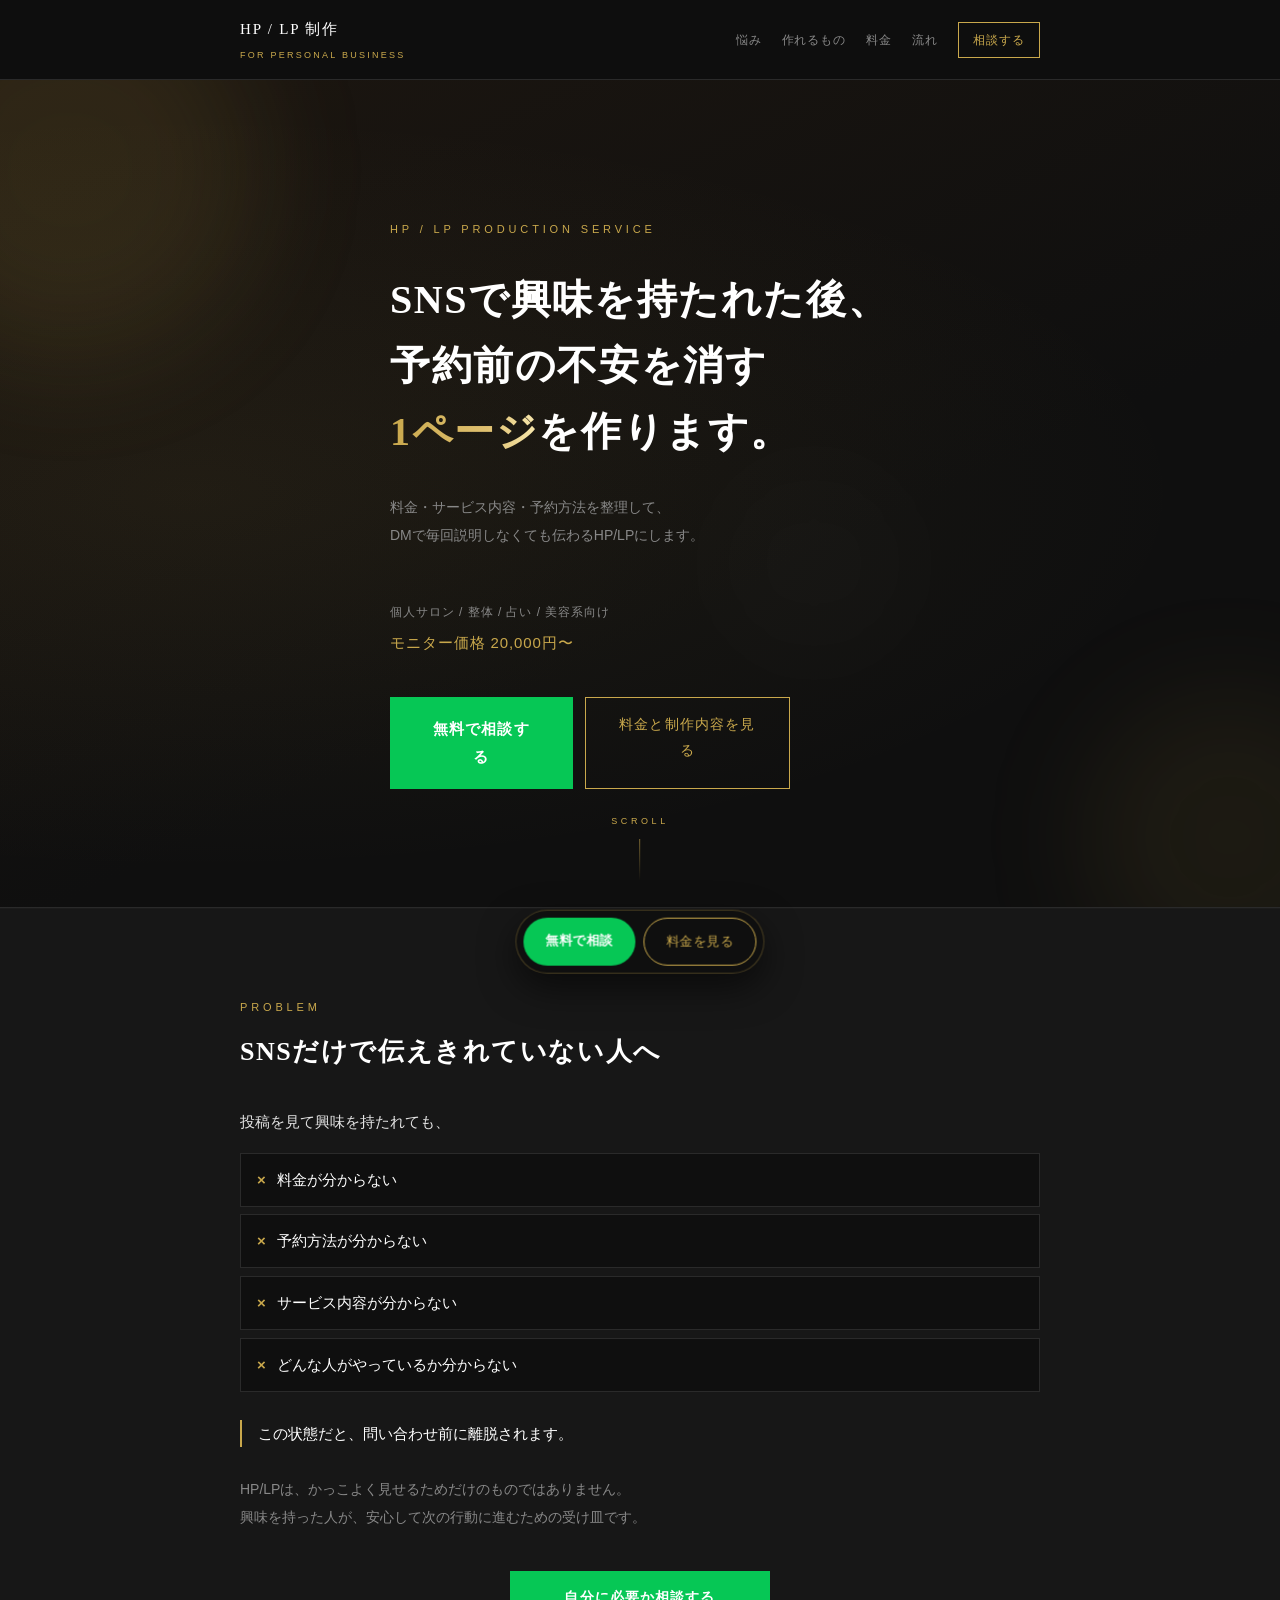
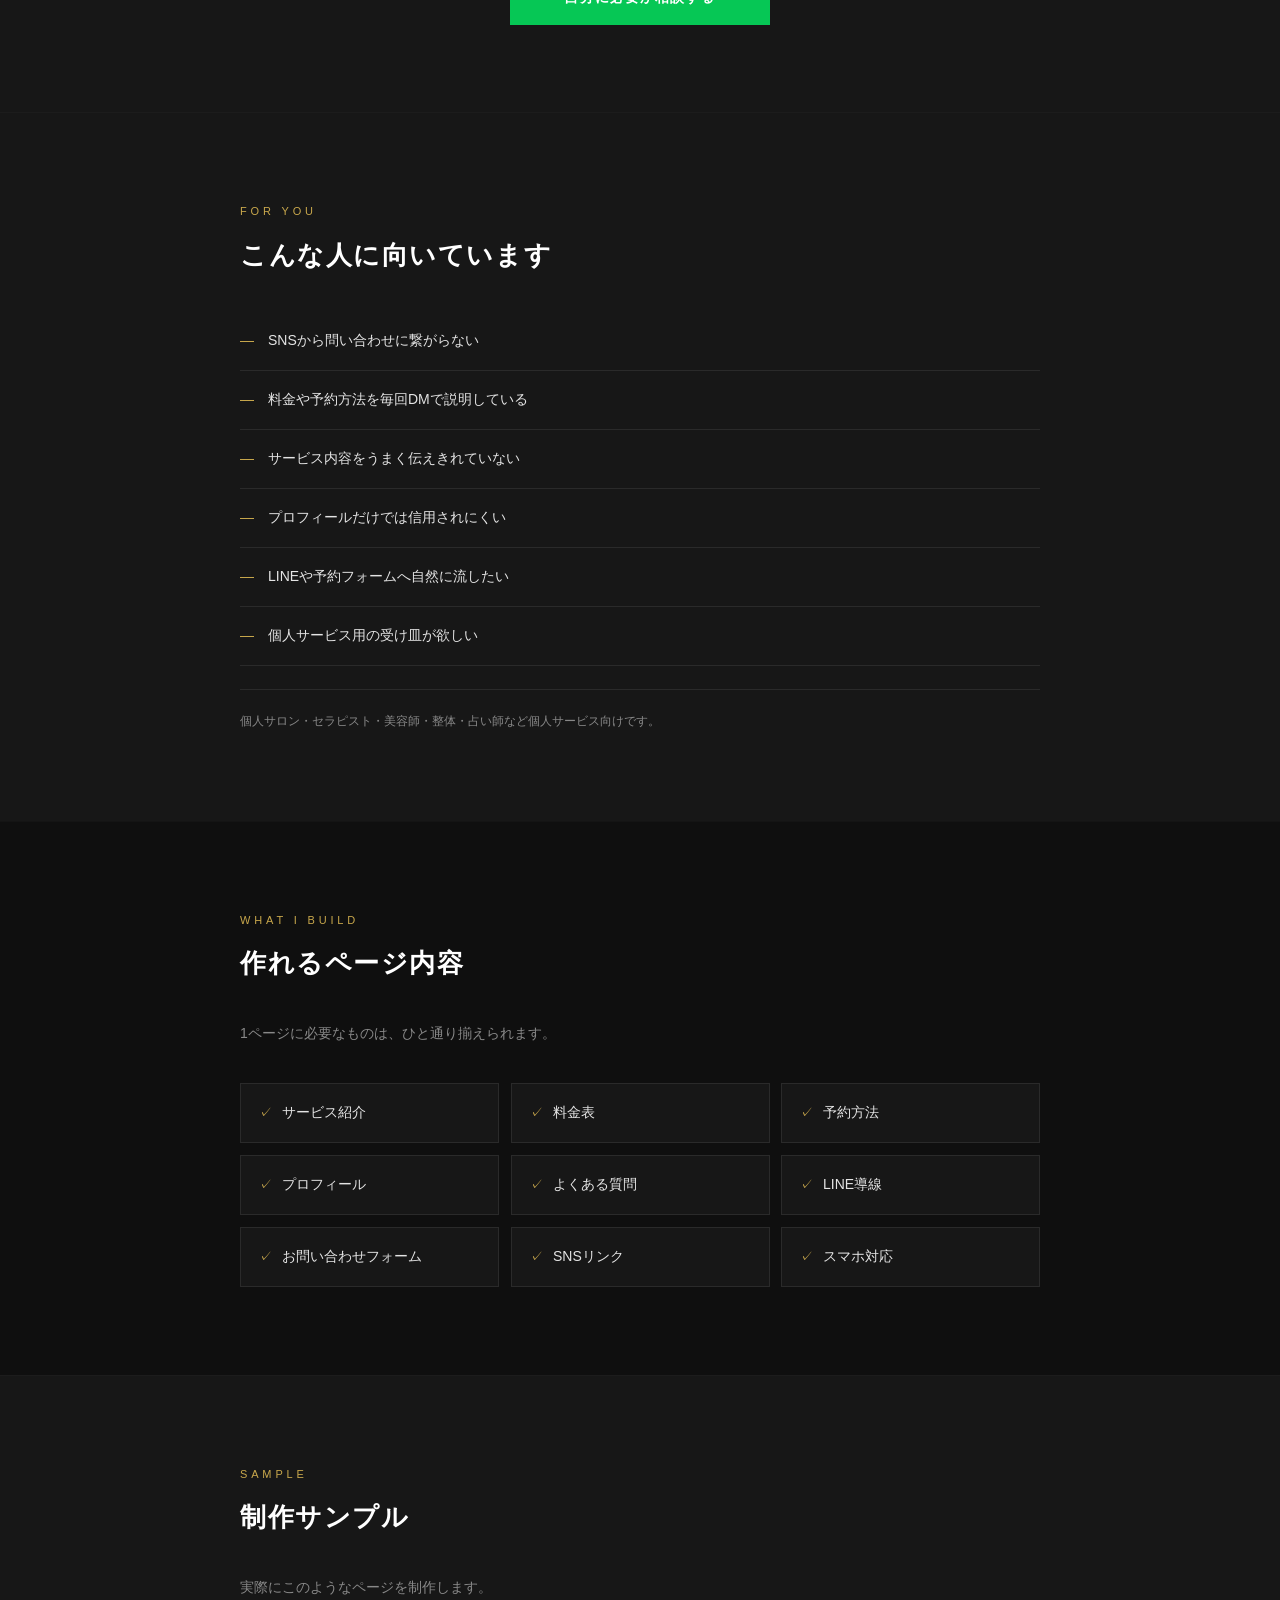
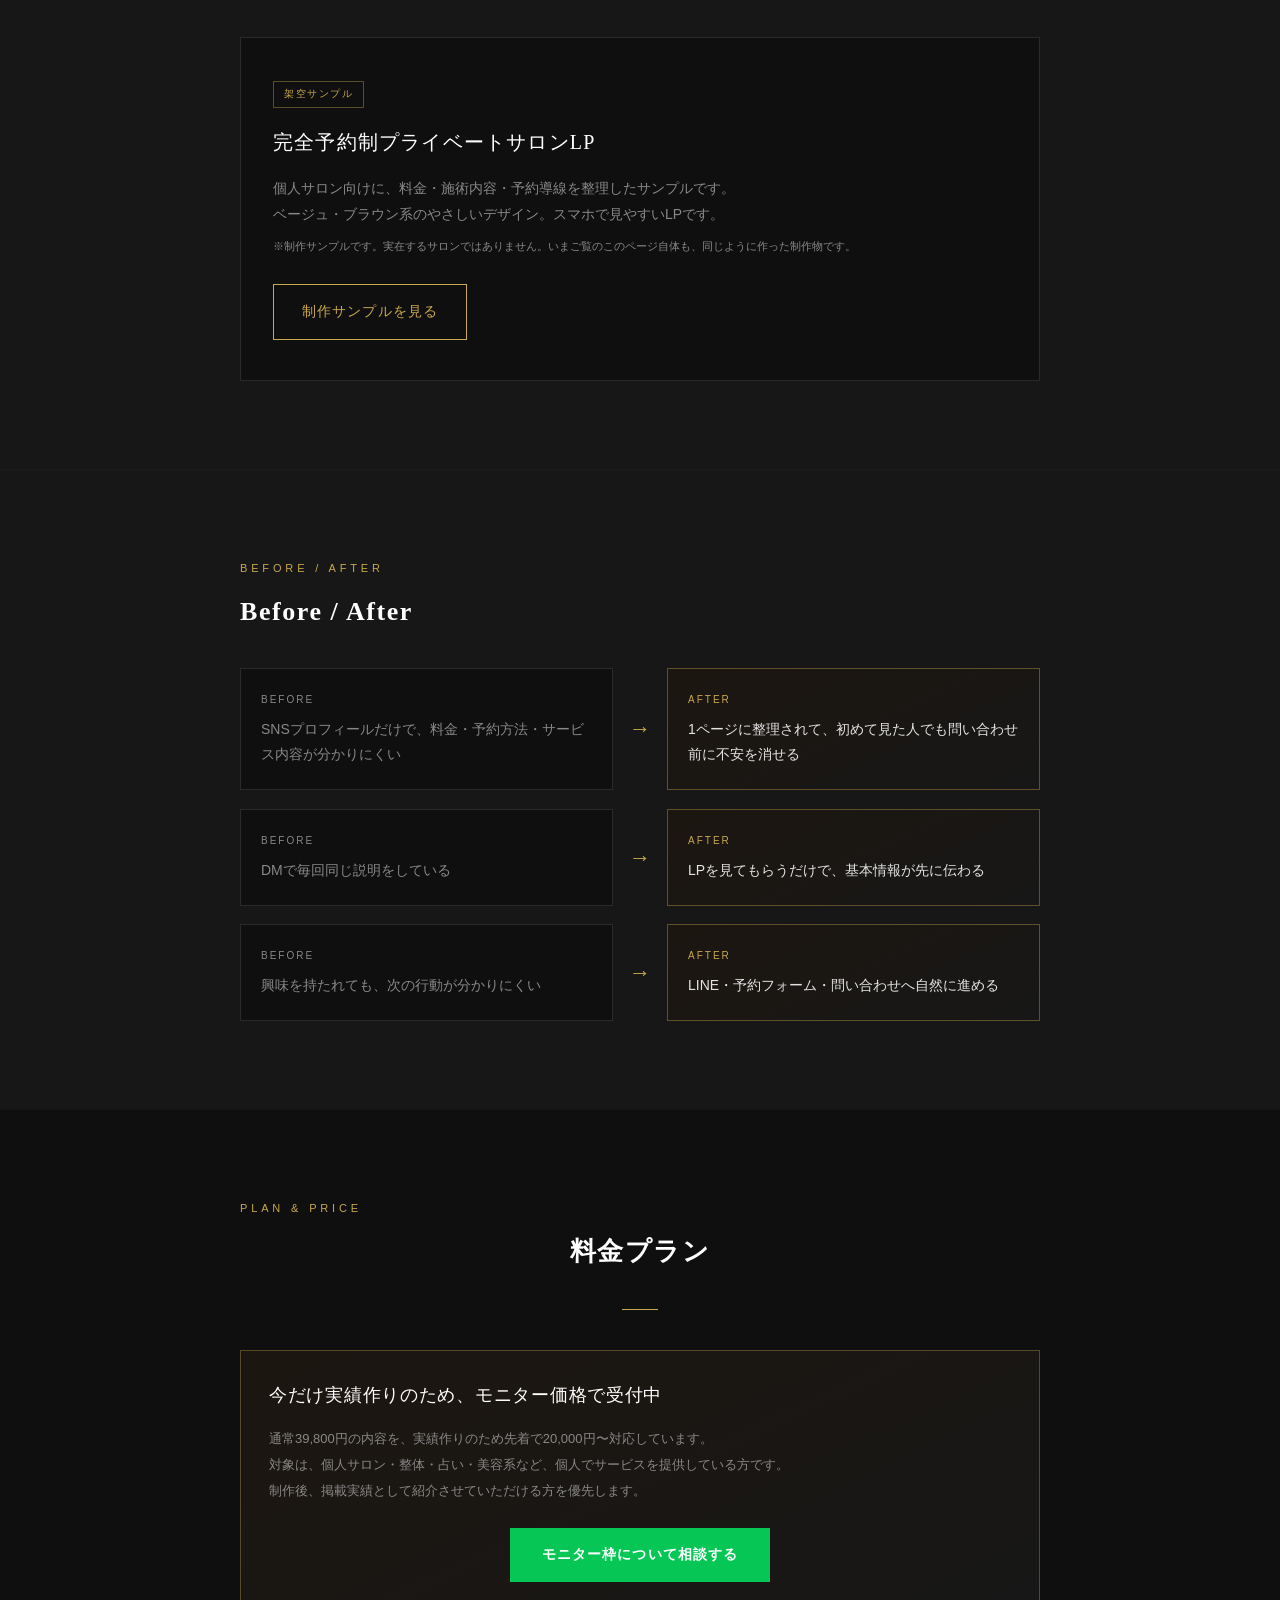
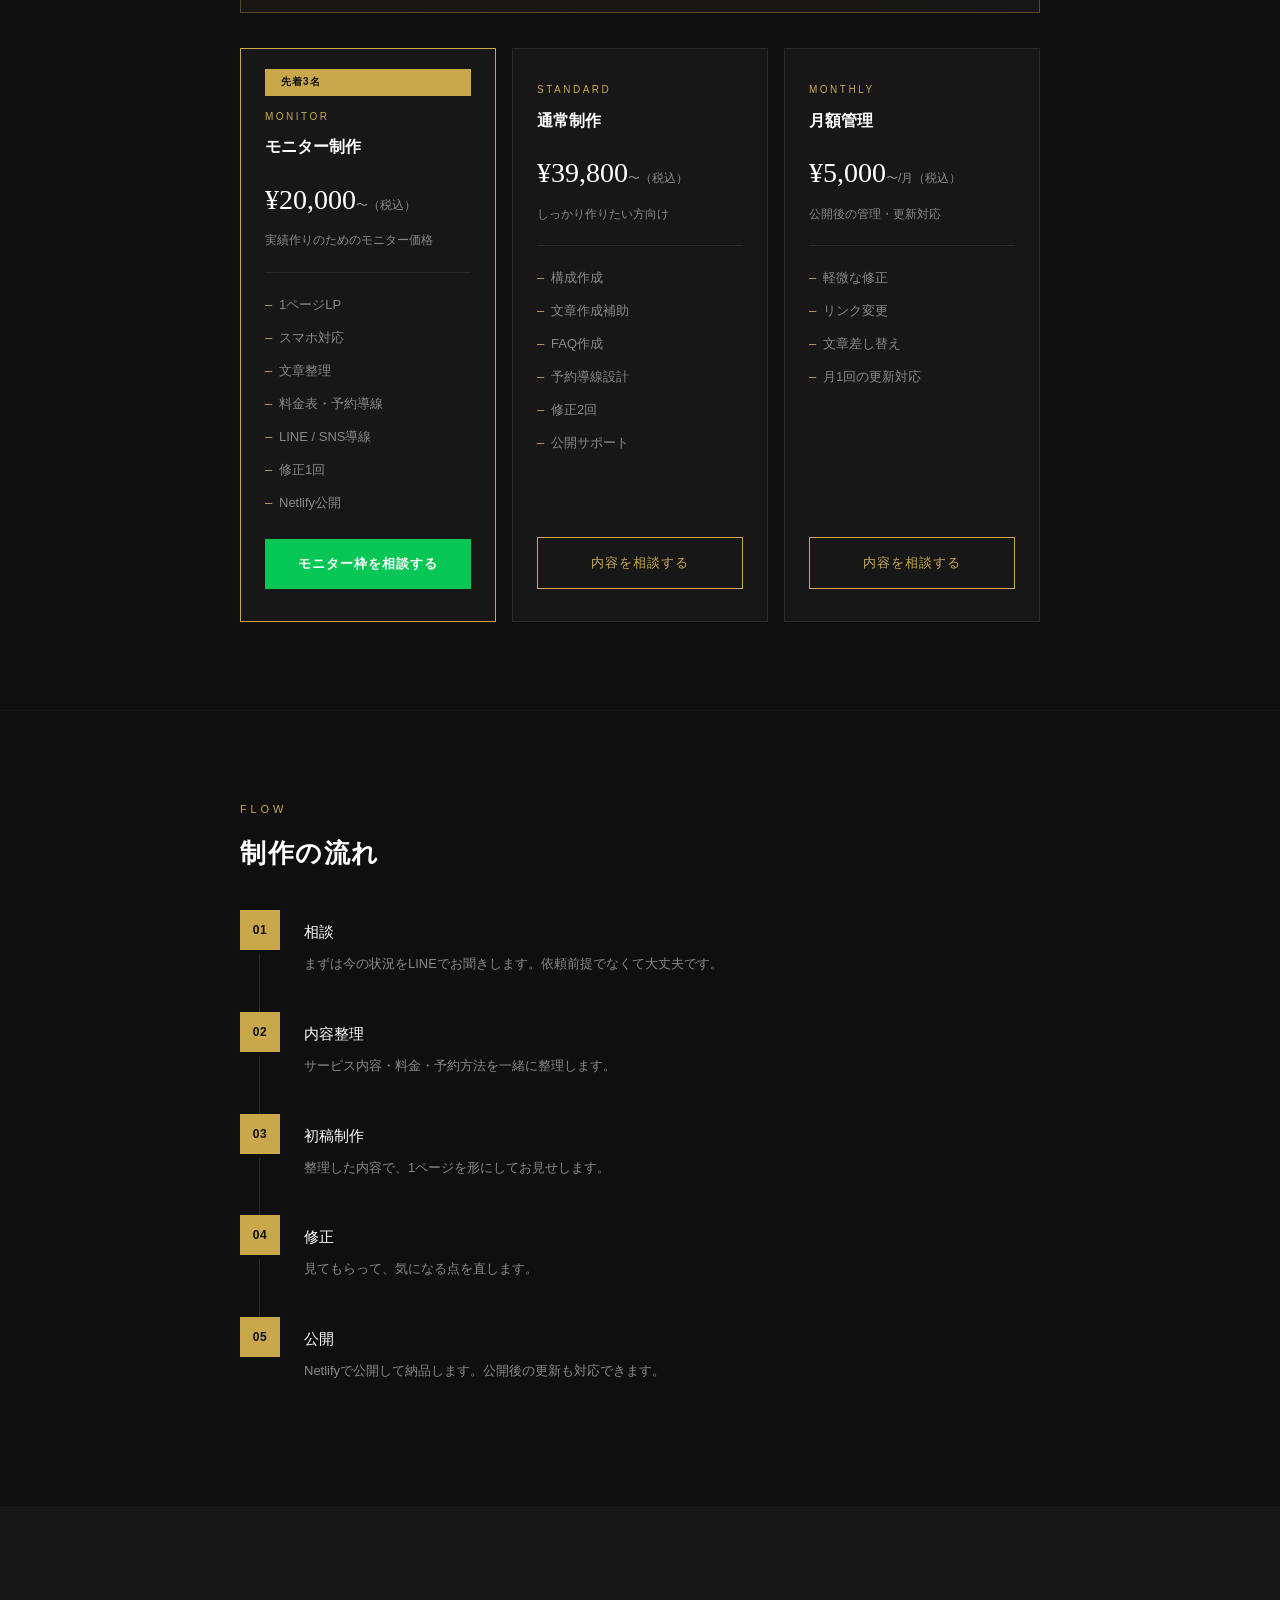
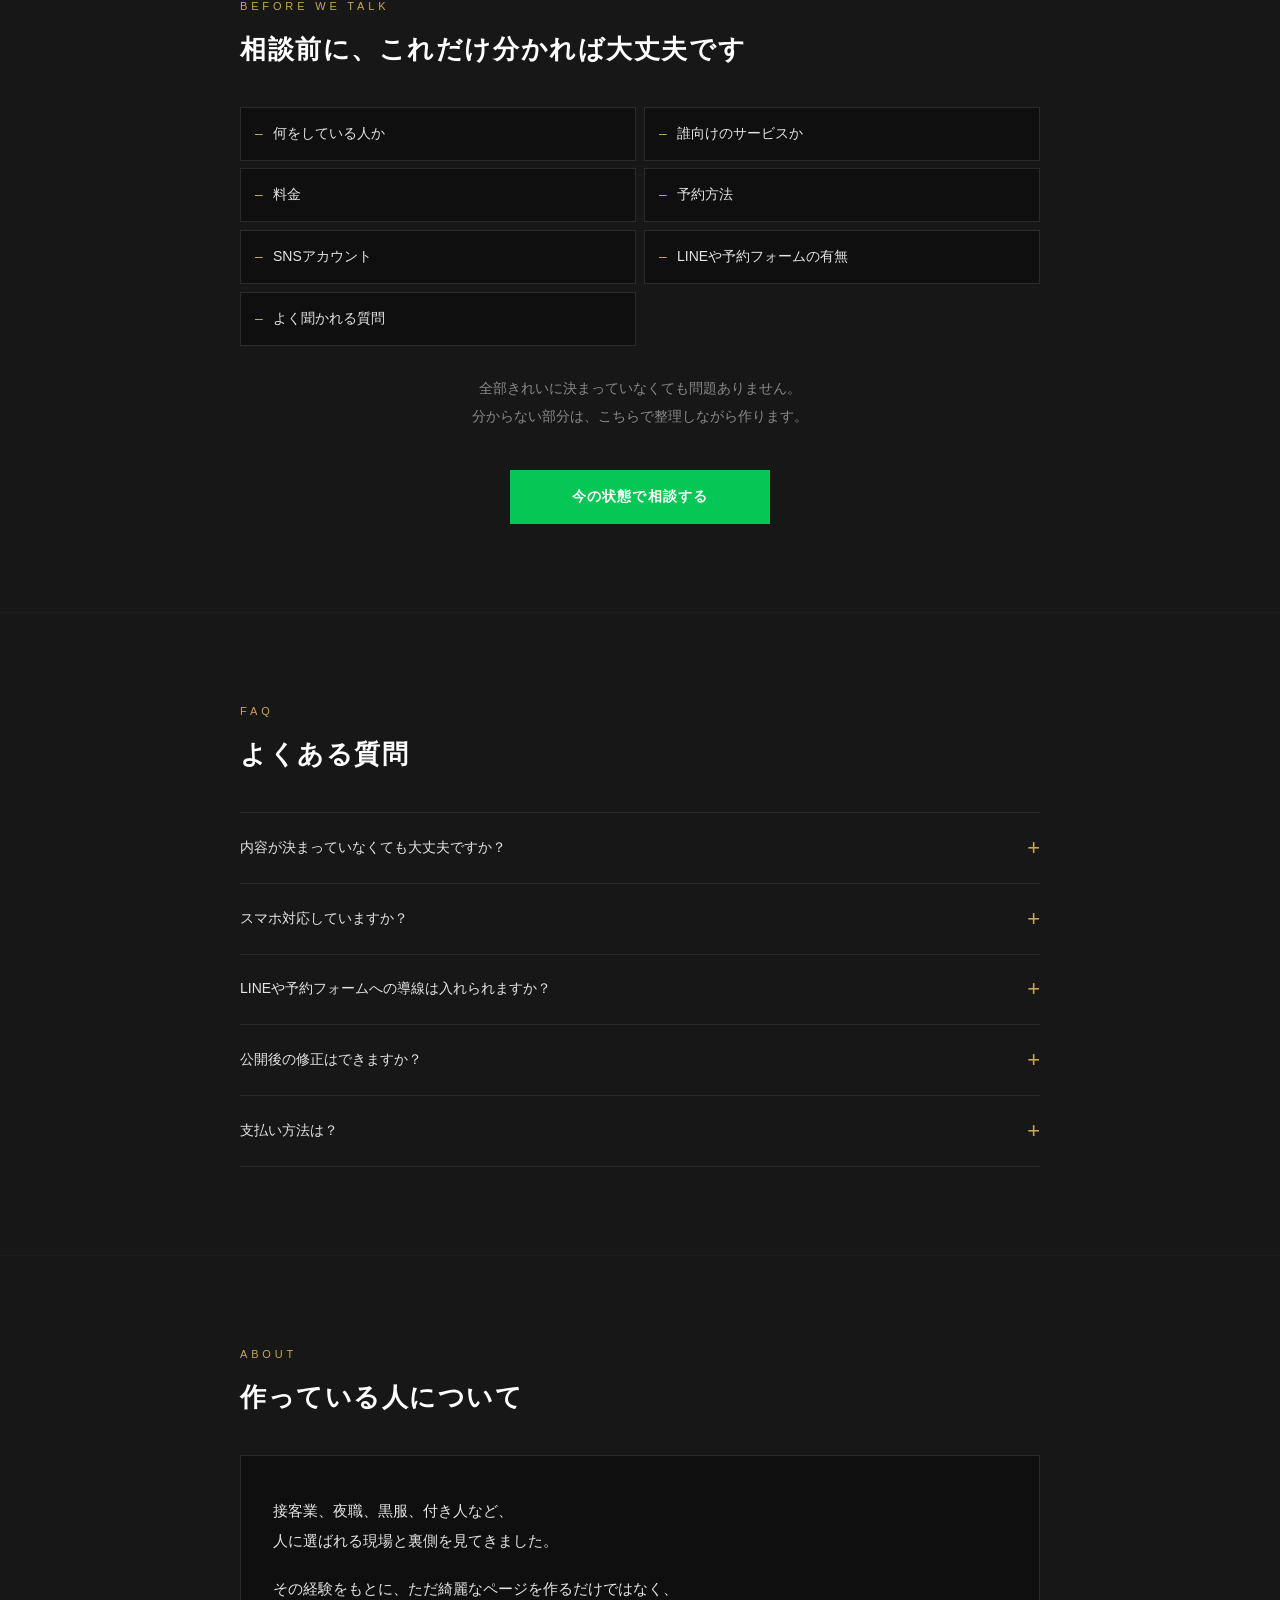
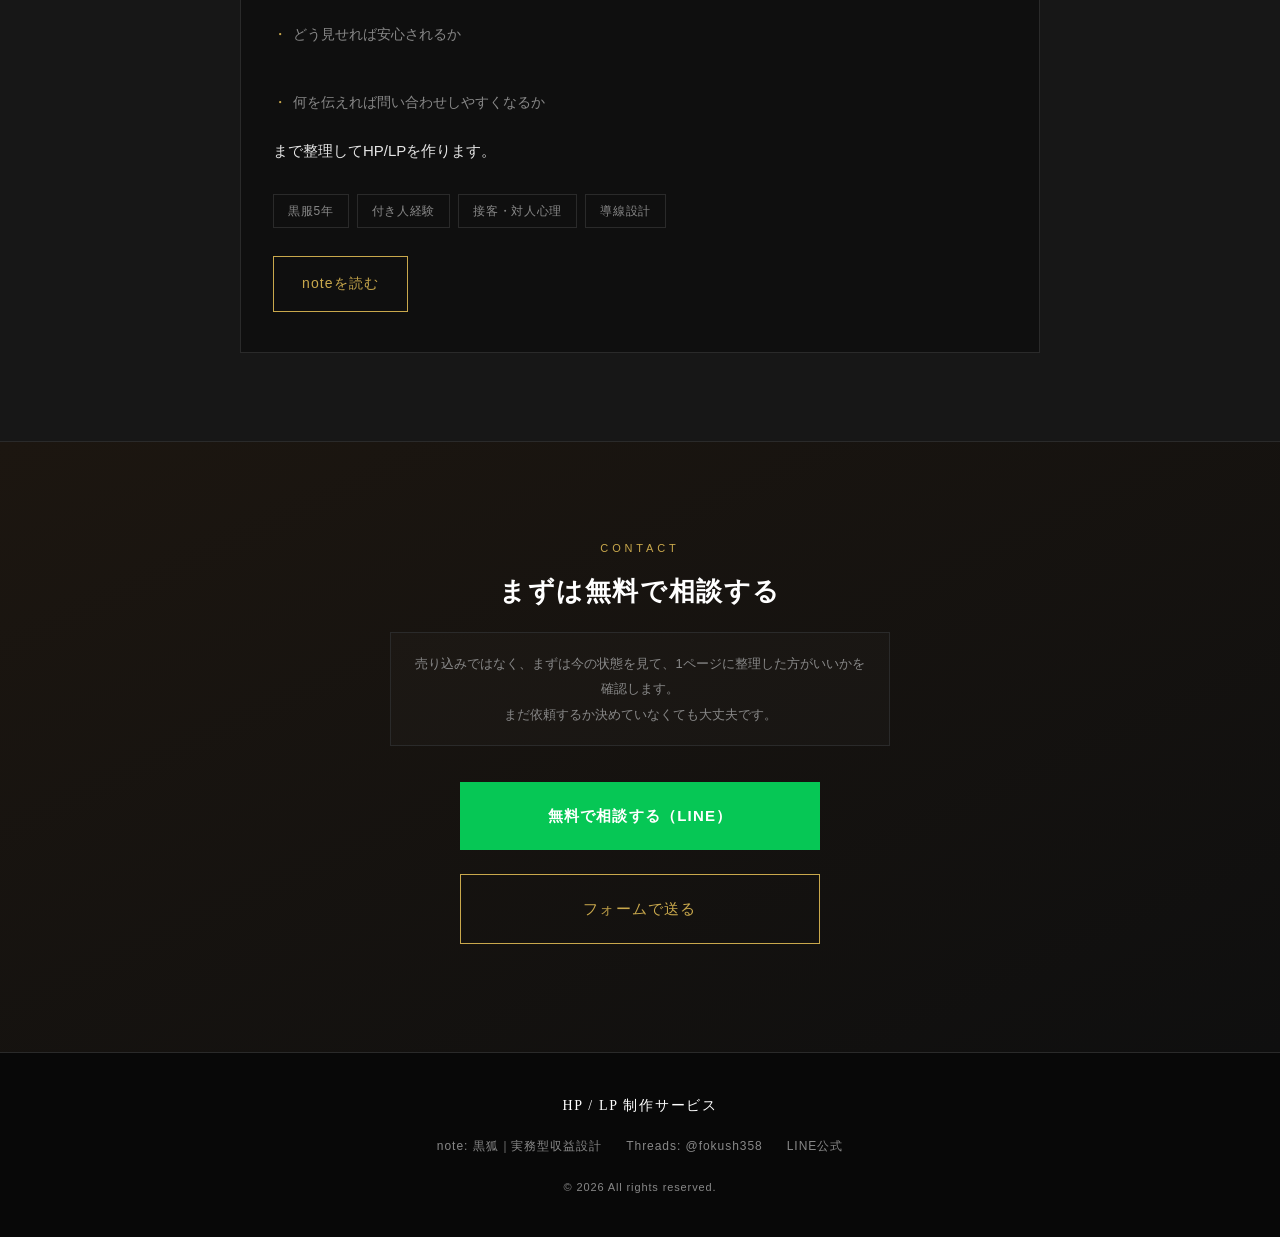
==== commit a3124cff: "相談導線重視に全面リライト：FV刷新・問題提起/BeforeAfter等を新設 構成を「作れます説明」から「SNS流入→無料相談」へ組み替え。 - FV：「予約前の不安を消す1ページを作ります」/ C" ====
--- a/service-lp/index.html
+++ b/service-lp/index.html
@@ -3,12 +3,12 @@
 <head>
   <meta charset="UTF-8">
   <meta name="viewport" content="width=device-width, initial-scale=1.0">
-  <title>HP/LP制作サービス｜個人サロン・個人事業者向け</title>
-  <meta name="description" content="個人サロン・セラピスト・美容師・整体向けのHP/LP制作サービス。SNSだけで伝わりにくい料金・予約方法・サービス内容を1ページに整理します。モニター価格20,000円〜。">
+  <title>HP/LP制作サービス｜個人サロン・整体・占い・美容系向け</title>
+  <meta name="description" content="SNSで興味を持たれた後、予約前の不安を消す1ページHP/LPを制作。料金・サービス内容・予約方法を整理して、DMで毎回説明しなくても伝わるページに。個人サロン・整体・占い・美容系向け、モニター価格20,000円〜。まずは無料相談から。">
 
   <!-- OGP -->
-  <meta property="og:title" content="HP/LP制作サービス｜個人サロン・個人事業者向け">
-  <meta property="og:description" content="SNSだけでは伝わりにくい料金・予約方法・サービス内容を、見やすいページに整理します。">
+  <meta property="og:title" content="SNSで興味を持たれた後、予約前の不安を消す1ページを作ります">
+  <meta property="og:description" content="料金・サービス内容・予約方法を整理して、DMで毎回説明しなくても伝わるHP/LPに。個人サービス向け・モニター価格20,000円〜。">
   <meta property="og:type" content="website">
   <meta property="og:url" content="">
   <meta property="og:image" content="">
@@ -27,17 +27,17 @@
         <span>FOR PERSONAL BUSINESS</span>
       </div>
       <nav>
-        <a href="#target">こんな人向け</a>
+        <a href="#problem">悩み</a>
+        <a href="#contents">作れるもの</a>
         <a href="#pricing">料金</a>
-        <a href="#flow">制作の流れ</a>
-        <a href="#faq">FAQ</a>
+        <a href="#flow">流れ</a>
         <a href="#cta" class="nav-cta">相談する</a>
       </nav>
     </div>
   </header>
 
   <!-- =============================
-       ファーストビュー
+       1. ファーストビュー
        ============================= -->
   <section id="hero">
     <!-- ▼ 背景オーブ（ふわっと浮遊する装飾） -->
@@ -49,115 +49,101 @@
     <div class="hero-inner">
       <span class="hero-label">HP / LP PRODUCTION SERVICE</span>
       <h1 class="hero-title">
-        <span class="reveal-line"><span>個人サービス向けに、</span></span>
-        <span class="reveal-line"><span>予約・問い合わせにつながる</span></span>
-        <span class="reveal-line"><span><em>1ページHP/LP</em>を作ります。</span></span>
+        <span class="reveal-line"><span>SNSで興味を持たれた後、</span></span>
+        <span class="reveal-line"><span>予約前の不安を消す</span></span>
+        <span class="reveal-line"><span><em>1ページ</em>を作ります。</span></span>
       </h1>
       <p class="hero-sub">
-        料金・予約方法・サービス内容を1ページにまとめて、<br>
-        SNSから予約・問い合わせにつながる見え方に整えます。
+        料金・サービス内容・予約方法を整理して、<br>
+        DMで毎回説明しなくても伝わるHP/LPにします。
       </p>
-      <!-- ▼ メインCTA（LINEリンク） -->
+      <!-- ▼ 補足（対象・価格） -->
+      <div class="hero-meta">
+        <span class="hero-meta-target">個人サロン / 整体 / 占い / 美容系向け</span>
+        <span class="hero-meta-price">モニター価格 20,000円〜</span>
+      </div>
+      <!-- ▼ メインCTA（1つ目：LINE無料相談 / 2つ目：料金へ） -->
       <div class="hero-buttons">
-        <a href="https://lin.ee/uL7b9nwP" class="btn btn-line btn-lg" target="_blank" rel="noopener noreferrer">LINEで相談する</a>
-        <a href="#pricing" class="btn btn-outline-gold">料金を見る</a>
+        <a href="https://lin.ee/uL7b9nwP" class="btn btn-line btn-lg" target="_blank" rel="noopener noreferrer">無料で相談する</a>
+        <a href="#pricing" class="btn btn-outline-gold">料金と制作内容を見る</a>
       </div>
     </div>
     <!-- ▼ スクロール指示 -->
-    <a href="#self-sample" class="scroll-indicator" aria-label="スクロールして続きを見る">
+    <a href="#problem" class="scroll-indicator" aria-label="スクロールして続きを見る">
       <span class="scroll-indicator-text">SCROLL</span>
       <span class="scroll-indicator-line"></span>
     </a>
   </section>
 
   <!-- =============================
-       自己サンプル告知バンド
-       =============================
-       ▼ このページ自体が制作サンプル、というメッセージ -->
-  <section id="self-sample" class="self-sample-band">
-    <div class="self-sample-inner">
-      <span class="self-sample-tag">LIVE SAMPLE</span>
-      <p class="self-sample-text">
-        いまスクロールしているこのページが、<br class="sp-br">
-        <em>僕が作るLPの実物</em>です。
+       2. 問題提起
+       ============================= -->
+  <section id="problem">
+    <div class="section-inner">
+      <span class="section-label">Problem</span>
+      <h2 class="section-title">SNSだけで伝えきれていない人へ</h2>
+      <p class="problem-lead">投稿を見て興味を持たれても、</p>
+      <ul class="problem-points">
+        <li>料金が分からない</li>
+        <li>予約方法が分からない</li>
+        <li>サービス内容が分からない</li>
+        <li>どんな人がやっているか分からない</li>
+      </ul>
+      <p class="problem-emphasis">この状態だと、問い合わせ前に離脱されます。</p>
+      <p class="problem-body">
+        HP/LPは、かっこよく見せるためだけのものではありません。<br>
+        興味を持った人が、安心して次の行動に進むための受け皿です。
       </p>
-      <p class="self-sample-sub">
-        動き・料金カード・FAQ・問い合わせ導線まで、すべてHTML / CSS / JavaScriptだけで構築。<br>
-        ライブラリも外注も使わず、自分の手で書いた1ページです。
-      </p>
-      <div class="self-sample-stats">
-        <div class="stat-item">
-          <div class="stat-num">11</div>
-          <div class="stat-label">セクション</div>
-        </div>
-        <div class="stat-divider"></div>
-        <div class="stat-item">
-          <div class="stat-num">100<span>%</span></div>
-          <div class="stat-label">スマホ最適化</div>
-        </div>
-        <div class="stat-divider"></div>
-        <div class="stat-item">
-          <div class="stat-num">0<span>ライブラリ</span></div>
-          <div class="stat-label">外部依存なし</div>
-        </div>
-      </div>
-    </div>
-  </section>
-
-  <!-- =============================
-       こんな人向け
+      <!-- ▼ 相談CTA（LINE） -->
+      <div class="section-cta">
+        <a href="https://lin.ee/uL7b9nwP" class="btn btn-line" target="_blank" rel="noopener noreferrer">自分に必要か相談する</a>
+      </div>
+    </div>
+  </section>
+
+  <!-- =============================
+       3. こんな人に向いています
        ============================= -->
   <section id="target">
     <div class="section-inner">
       <span class="section-label">For You</span>
-      <h2 class="section-title">こんな方に向けています</h2>
+      <h2 class="section-title">こんな人に向いています</h2>
       <ul class="target-list">
-        <li>SNSは動かしているけど、予約・問い合わせにつながりにくい</li>
-        <li>プロフィールだけではサービス内容が伝わらない</li>
-        <li>料金や予約方法を毎回DM・口頭で説明している</li>
-        <li>lit.linkだけでは少し物足りない</li>
-        <li>高額な制作会社に頼むほどではないが、ちゃんと見えるページが欲しい</li>
-        <li>初めてHP/LPを作るので、何から始めればいいか分からない</li>
+        <li>SNSから問い合わせに繋がらない</li>
+        <li>料金や予約方法を毎回DMで説明している</li>
+        <li>サービス内容をうまく伝えきれていない</li>
+        <li>プロフィールだけでは信用されにくい</li>
+        <li>LINEや予約フォームへ自然に流したい</li>
+        <li>個人サービス用の受け皿が欲しい</li>
       </ul>
       <p class="target-note">個人サロン・セラピスト・美容師・整体・占い師など個人サービス向けです。</p>
     </div>
   </section>
 
   <!-- =============================
-       制作で整えること
-       ============================= -->
-  <section id="features">
-    <div class="section-inner">
-      <span class="section-label">What I Organize</span>
-      <h2 class="section-title">制作で整えること</h2>
-      <p class="section-desc">デザインだけでなく、文章・情報の整理・問い合わせ導線まで一緒に整えます。</p>
-      <ul class="features-list">
-        <li>
-          <span class="feature-num">01</span>
-          <span class="feature-text">何をしている人か・誰向けのサービスか</span>
-        </li>
-        <li>
-          <span class="feature-num">02</span>
-          <span class="feature-text">料金はいくらか・予約方法は何か</span>
-        </li>
-        <li>
-          <span class="feature-num">03</span>
-          <span class="feature-text">どんな雰囲気か・安心できるか</span>
-        </li>
-        <li>
-          <span class="feature-num">04</span>
-          <span class="feature-text">よくある不安・疑問に先に答えておく</span>
-        </li>
-        <li>
-          <span class="feature-num">05</span>
-          <span class="feature-text">問い合わせ・予約に自然につながる導線</span>
-        </li>
+       4. 作れるページ内容
+       ============================= -->
+  <section id="contents">
+    <div class="section-inner">
+      <span class="section-label">What I Build</span>
+      <h2 class="section-title">作れるページ内容</h2>
+      <p class="section-desc">1ページに必要なものは、ひと通り揃えられます。</p>
+      <ul class="contents-grid">
+        <li class="content-item">サービス紹介</li>
+        <li class="content-item">料金表</li>
+        <li class="content-item">予約方法</li>
+        <li class="content-item">プロフィール</li>
+        <li class="content-item">よくある質問</li>
+        <li class="content-item">LINE導線</li>
+        <li class="content-item">お問い合わせフォーム</li>
+        <li class="content-item">SNSリンク</li>
+        <li class="content-item">スマホ対応</li>
       </ul>
     </div>
   </section>
 
   <!-- =============================
-       制作サンプル
+       制作サンプル（実物で見せる）
        ============================= -->
   <section id="sample">
     <div class="section-inner">
@@ -173,7 +159,7 @@
           個人サロン向けに、料金・施術内容・予約導線を整理したサンプルです。<br>
           ベージュ・ブラウン系のやさしいデザイン。スマホで見やすいLPです。
         </p>
-        <p class="sample-note">※制作サンプルです。実在するサロンではありません。</p>
+        <p class="sample-note">※制作サンプルです。実在するサロンではありません。いまご覧のこのページ自体も、同じように作った制作物です。</p>
         <!-- ▼ サンプルLPリンク（./sample-salon-lp/ を差し替え） -->
         <a href="../sample-salon-lp/" class="btn btn-outline-gold" target="_blank" rel="noopener noreferrer">制作サンプルを見る</a>
       </div>
@@ -181,48 +167,107 @@
   </section>
 
   <!-- =============================
-       制作プラン（料金）
+       5. Before / After
+       ============================= -->
+  <section id="beforeafter">
+    <div class="section-inner">
+      <span class="section-label">Before / After</span>
+      <h2 class="section-title">Before / After</h2>
+
+      <div class="ba-list">
+
+        <div class="ba-pair">
+          <div class="ba-card ba-before">
+            <span class="ba-tag">BEFORE</span>
+            SNSプロフィールだけで、料金・予約方法・サービス内容が分かりにくい
+          </div>
+          <div class="ba-arrow" aria-hidden="true">→</div>
+          <div class="ba-card ba-after">
+            <span class="ba-tag">AFTER</span>
+            1ページに整理されて、初めて見た人でも問い合わせ前に不安を消せる
+          </div>
+        </div>
+
+        <div class="ba-pair">
+          <div class="ba-card ba-before">
+            <span class="ba-tag">BEFORE</span>
+            DMで毎回同じ説明をしている
+          </div>
+          <div class="ba-arrow" aria-hidden="true">→</div>
+          <div class="ba-card ba-after">
+            <span class="ba-tag">AFTER</span>
+            LPを見てもらうだけで、基本情報が先に伝わる
+          </div>
+        </div>
+
+        <div class="ba-pair">
+          <div class="ba-card ba-before">
+            <span class="ba-tag">BEFORE</span>
+            興味を持たれても、次の行動が分かりにくい
+          </div>
+          <div class="ba-arrow" aria-hidden="true">→</div>
+          <div class="ba-card ba-after">
+            <span class="ba-tag">AFTER</span>
+            LINE・予約フォーム・問い合わせへ自然に進める
+          </div>
+        </div>
+
+      </div>
+    </div>
+  </section>
+
+  <!-- =============================
+       6. 料金（モニター理由 + プラン）
        =============================
        ▼ 料金を変更する場合はこのセクション内の数字を編集してください -->
   <section id="pricing">
     <div class="section-inner">
       <span class="section-label">Plan & Price</span>
-      <h2 class="section-title center">制作プラン</h2>
+      <h2 class="section-title center">料金プラン</h2>
       <div class="divider"></div>
 
-      <!-- モニター告知 -->
-      <p class="monitor-notice">
-        現在は制作実績作りのため、先着3名のみモニター価格で受付中です。
-      </p>
+      <!-- モニター理由ボックス（実績作りのため） -->
+      <div class="monitor-reason">
+        <p class="monitor-reason-title">今だけ実績作りのため、モニター価格で受付中</p>
+        <p class="monitor-reason-body">
+          通常39,800円の内容を、実績作りのため先着で20,000円〜対応しています。<br>
+          対象は、個人サロン・整体・占い・美容系など、個人でサービスを提供している方です。<br>
+          制作後、掲載実績として紹介させていただける方を優先します。
+        </p>
+        <!-- ▼ 相談CTA（LINE） -->
+        <div class="section-cta">
+          <a href="https://lin.ee/uL7b9nwP" class="btn btn-line" target="_blank" rel="noopener noreferrer">モニター枠について相談する</a>
+        </div>
+      </div>
 
       <div class="plans-grid">
 
         <!-- モニター制作 -->
-        <div class="plan-card">
+        <div class="plan-card featured">
+          <div class="plan-badge">先着3名</div>
           <div class="plan-label">MONITOR</div>
           <div class="plan-name-ja">モニター制作</div>
           <div class="plan-price">¥20,000<span>〜（税込）</span></div>
-          <p class="plan-desc">先着3名限定のモニター価格</p>
+          <p class="plan-desc">実績作りのためのモニター価格</p>
           <ul class="plan-features">
             <li>1ページLP</li>
             <li>スマホ対応</li>
             <li>文章整理</li>
-            <li>料金表</li>
-            <li>SNS / LINE導線</li>
+            <li>料金表・予約導線</li>
+            <li>LINE / SNS導線</li>
             <li>修正1回</li>
             <li>Netlify公開</li>
           </ul>
           <!-- ▼ LINEリンク -->
-          <a href="https://lin.ee/uL7b9nwP" class="btn btn-outline-gold btn-plan" target="_blank" rel="noopener noreferrer">LINEで相談する</a>
+          <a href="https://lin.ee/uL7b9nwP" class="btn btn-line btn-plan" target="_blank" rel="noopener noreferrer">モニター枠を相談する</a>
         </div>
 
         <!-- 通常制作 -->
-        <div class="plan-card featured">
-          <div class="plan-badge">おすすめ</div>
+        <div class="plan-card">
           <div class="plan-label">STANDARD</div>
           <div class="plan-name-ja">通常制作</div>
           <div class="plan-price">¥39,800<span>〜（税込）</span></div>
-          <p class="plan-desc">しっかり作りたい方向けのプラン</p>
+          <p class="plan-desc">しっかり作りたい方向け</p>
           <ul class="plan-features">
             <li>構成作成</li>
             <li>文章作成補助</li>
@@ -232,7 +277,7 @@
             <li>公開サポート</li>
           </ul>
           <!-- ▼ LINEリンク -->
-          <a href="https://lin.ee/uL7b9nwP" class="btn btn-line btn-plan" target="_blank" rel="noopener noreferrer">LINEで相談する</a>
+          <a href="https://lin.ee/uL7b9nwP" class="btn btn-outline-gold btn-plan" target="_blank" rel="noopener noreferrer">内容を相談する</a>
         </div>
 
         <!-- 月額管理 -->
@@ -248,56 +293,15 @@
             <li>月1回の更新対応</li>
           </ul>
           <!-- ▼ LINEリンク -->
-          <a href="https://lin.ee/uL7b9nwP" class="btn btn-outline-gold btn-plan" target="_blank" rel="noopener noreferrer">LINEで相談する</a>
-        </div>
-
-      </div>
-
-      <!-- 譲渡対応 -->
-      <div class="transfer-box">
-        <div class="transfer-inner">
-          <div class="transfer-left">
-            <div class="transfer-label">TRANSFER｜譲渡対応</div>
-            <div class="transfer-price">＋¥30,000<span>〜（税込）</span></div>
-          </div>
-          <p class="transfer-desc">
-            完成後にサイトデータ・公開環境をお客様側へ移管します。<br>
-            独自ドメイン設定・Netlify移管・コード一式お渡し対応。
-          </p>
-        </div>
-      </div>
-
-    </div>
-  </section>
-
-  <!-- =============================
-       管理型・譲渡型について
-       ============================= -->
-  <section id="delivery">
-    <div class="section-inner">
-      <span class="section-label">Delivery Type</span>
-      <h2 class="section-title">制作後の運用は選べます</h2>
-      <div class="delivery-grid">
-        <div class="delivery-card">
-          <div class="delivery-icon">管理型</div>
-          <p class="delivery-text">
-            こちらで公開・更新管理を行う形です。<br>
-            初めてHP/LPを持つ方におすすめです。
-          </p>
-        </div>
-        <div class="delivery-card">
-          <div class="delivery-icon">譲渡型</div>
-          <p class="delivery-text">
-            完成後、サイトデータや公開環境をお客様側へ移す形です。<br>
-            自分で管理したい方向けです。
-          </p>
-        </div>
-      </div>
-    </div>
-  </section>
-
-  <!-- =============================
-       制作の流れ
+          <a href="https://lin.ee/uL7b9nwP" class="btn btn-outline-gold btn-plan" target="_blank" rel="noopener noreferrer">内容を相談する</a>
+        </div>
+
+      </div>
+    </div>
+  </section>
+
+  <!-- =============================
+       7. 制作の流れ
        ============================= -->
   <section id="flow">
     <div class="section-inner">
@@ -307,43 +311,36 @@
         <li class="flow-item">
           <div class="flow-step">01</div>
           <div class="flow-content">
-            <div class="flow-title">ヒアリング</div>
-            <div class="flow-desc">サービス内容・ターゲット・雰囲気・希望をお聞きします。</div>
+            <div class="flow-title">相談</div>
+            <div class="flow-desc">まずは今の状況をLINEでお聞きします。依頼前提でなくて大丈夫です。</div>
           </div>
         </li>
         <li class="flow-item">
           <div class="flow-step">02</div>
           <div class="flow-content">
-            <div class="flow-title">構成作成</div>
-            <div class="flow-desc">ヒアリング内容をもとに、ページ構成を作成します。</div>
+            <div class="flow-title">内容整理</div>
+            <div class="flow-desc">サービス内容・料金・予約方法を一緒に整理します。</div>
           </div>
         </li>
         <li class="flow-item">
           <div class="flow-step">03</div>
           <div class="flow-content">
-            <div class="flow-title">文章・デザイン整理</div>
-            <div class="flow-desc">文章の整理とデザインの方向性を確認します。</div>
+            <div class="flow-title">初稿制作</div>
+            <div class="flow-desc">整理した内容で、1ページを形にしてお見せします。</div>
           </div>
         </li>
         <li class="flow-item">
           <div class="flow-step">04</div>
           <div class="flow-content">
-            <div class="flow-title">LP制作</div>
-            <div class="flow-desc">確認済みの内容でLP本体を制作します。</div>
+            <div class="flow-title">修正</div>
+            <div class="flow-desc">見てもらって、気になる点を直します。</div>
           </div>
         </li>
         <li class="flow-item">
           <div class="flow-step">05</div>
           <div class="flow-content">
-            <div class="flow-title">確認・修正</div>
-            <div class="flow-desc">制作物を確認いただき、修正対応します。</div>
-          </div>
-        </li>
-        <li class="flow-item">
-          <div class="flow-step">06</div>
-          <div class="flow-content">
-            <div class="flow-title">公開・納品</div>
-            <div class="flow-desc">Netlifyで公開し、納品します。管理型の場合は引き続き対応します。</div>
+            <div class="flow-title">公開</div>
+            <div class="flow-desc">Netlifyで公開して納品します。公開後の更新も対応できます。</div>
           </div>
         </li>
       </ol>
@@ -351,12 +348,77 @@
   </section>
 
   <!-- =============================
-       自己紹介
+       8. 相談前に必要なもの
+       ============================= -->
+  <section id="prepare">
+    <div class="section-inner">
+      <span class="section-label">Before We Talk</span>
+      <h2 class="section-title">相談前に、これだけ分かれば大丈夫です</h2>
+      <ul class="prepare-list">
+        <li>何をしている人か</li>
+        <li>誰向けのサービスか</li>
+        <li>料金</li>
+        <li>予約方法</li>
+        <li>SNSアカウント</li>
+        <li>LINEや予約フォームの有無</li>
+        <li>よく聞かれる質問</li>
+      </ul>
+      <p class="prepare-note">
+        全部きれいに決まっていなくても問題ありません。<br>
+        分からない部分は、こちらで整理しながら作ります。
+      </p>
+      <!-- ▼ 相談CTA（LINE） -->
+      <div class="section-cta">
+        <a href="https://lin.ee/uL7b9nwP" class="btn btn-line" target="_blank" rel="noopener noreferrer">今の状態で相談する</a>
+      </div>
+    </div>
+  </section>
+
+  <!-- =============================
+       9. よくある質問
+       ============================= -->
+  <section id="faq">
+    <div class="section-inner">
+      <span class="section-label">FAQ</span>
+      <h2 class="section-title">よくある質問</h2>
+      <div class="faq-list">
+
+        <div class="faq-item">
+          <div class="faq-question">内容が決まっていなくても大丈夫ですか？</div>
+          <div class="faq-answer">大丈夫です。何をどう載せるかも含めて、一緒に整理しながら作ります。決まっていない部分があっても問題ありません。</div>
+        </div>
+
+        <div class="faq-item">
+          <div class="faq-question">スマホ対応していますか？</div>
+          <div class="faq-answer">スマホで見やすいことを前提に制作します。PCでも崩れないレスポンシブ対応です。</div>
+        </div>
+
+        <div class="faq-item">
+          <div class="faq-question">LINEや予約フォームへの導線は入れられますか？</div>
+          <div class="faq-answer">はい。LINE・予約フォーム・お問い合わせなど、次の行動につながるボタンを自然な位置に設置します。</div>
+        </div>
+
+        <div class="faq-item">
+          <div class="faq-question">公開後の修正はできますか？</div>
+          <div class="faq-answer">できます。軽微な修正・文章差し替えは月額管理（5,000円〜）で対応。単発の修正もご相談いただけます。</div>
+        </div>
+
+        <div class="faq-item">
+          <div class="faq-question">支払い方法は？</div>
+          <div class="faq-answer">モニター制作は原則前払い、通常制作は着手金50%・公開前50%でお願いしています。詳しくは相談時にご案内します。</div>
+        </div>
+
+      </div>
+    </div>
+  </section>
+
+  <!-- =============================
+       自己紹介（どんな人がやっているか）
        ============================= -->
   <section id="about">
     <div class="section-inner">
       <span class="section-label">About</span>
-      <h2 class="section-title">自己紹介</h2>
+      <h2 class="section-title">作っている人について</h2>
       <div class="about-box">
         <p class="about-text">
           接客業、夜職、黒服、付き人など、<br>
@@ -386,98 +448,23 @@
   </section>
 
   <!-- =============================
-       noteで書いていること
-       ============================= -->
-  <section id="note-section">
-    <div class="section-inner">
-      <span class="section-label">Note</span>
-      <h2 class="section-title">noteで書いていること</h2>
-      <div class="note-box">
-        <p class="note-text">
-          接客・信頼・距離感・選ばれる人の見せ方について書いています。<br>
-          制作の考え方や、人に選ばれる見せ方の土台を知りたい方はnoteもご覧ください。
-        </p>
-        <ul class="note-topics">
-          <li>なぜ選ばれる人と選ばれない人が分かれるのか</li>
-          <li>信頼される発信の設計</li>
-          <li>距離感と警戒のされ方</li>
-          <li>現場で見てきた対人心理の話</li>
-        </ul>
-        <!-- ▼ noteリンク -->
-        <a href="https://note.com/bunkitune" class="btn btn-outline-gold" target="_blank" rel="noopener noreferrer">noteを読む</a>
-      </div>
-    </div>
-  </section>
-
-  <!-- =============================
-       FAQ
-       ============================= -->
-  <section id="faq">
-    <div class="section-inner">
-      <span class="section-label">FAQ</span>
-      <h2 class="section-title">よくある質問</h2>
-      <div class="faq-list">
-
-        <div class="faq-item">
-          <div class="faq-question">LP制作が初めてでも大丈夫ですか？</div>
-          <div class="faq-answer">大丈夫です。必要な情報はこちらで整理します。何を用意すればいいかも最初にご案内します。</div>
-        </div>
-
-        <div class="faq-item">
-          <div class="faq-question">写真がなくても作れますか？</div>
-          <div class="faq-answer">可能です。画像なしでも成立するシンプルな構成で制作できます。</div>
-        </div>
-
-        <div class="faq-item">
-          <div class="faq-question">スマホ対応ですか？</div>
-          <div class="faq-answer">スマホで見やすいことを前提に制作します。PCでも崩れないレスポンシブ対応です。</div>
-        </div>
-
-        <div class="faq-item">
-          <div class="faq-question">管理型と譲渡型は何が違いますか？</div>
-          <div class="faq-answer">管理型は、こちらで公開・更新管理を行う形です。譲渡型は、完成後にサイトデータや公開環境をお客様側へ移す形です。初めての方には管理型をおすすめしています。</div>
-        </div>
-
-        <div class="faq-item">
-          <div class="faq-question">支払いはいつですか？</div>
-          <div class="faq-answer">モニター制作は原則前払い、通常制作は着手金50%・公開前50%でお願いしています。</div>
-        </div>
-
-        <div class="faq-item">
-          <div class="faq-question">独自ドメインは使えますか？</div>
-          <div class="faq-answer">可能です。ドメインはお客様名義で取得していただき、設定をサポートします。</div>
-        </div>
-
-        <div class="faq-item">
-          <div class="faq-question">修正はできますか？</div>
-          <div class="faq-answer">プランに応じて修正対応します。大幅な変更は別料金になります。</div>
-        </div>
-
-        <div class="faq-item">
-          <div class="faq-question">納期はどのくらいですか？</div>
-          <div class="faq-answer">ヒアリング後、初稿まで約1〜2週間。修正のやりとりを含めて、最短2週間〜1ヶ月で公開できます。原稿や写真の準備状況によって前後します。</div>
-        </div>
-
-      </div>
-    </div>
-  </section>
-
-  <!-- =============================
-       CTA（問い合わせ）
+       10. 最後のCTA（問い合わせ）
        =============================
        ▼ LINEリンク・Googleフォームリンクはここで管理 -->
   <section id="cta">
     <div class="section-inner">
       <span class="section-label">Contact</span>
-      <h2 class="section-title">まずはLINEで話してみてください</h2>
-      <p class="cta-lead">
-        内容が固まっている方は、フォームから詳細を送ることもできます。
+      <h2 class="section-title">まずは無料で相談する</h2>
+      <!-- ▼ LINE前の一文（売り込みではない旨） -->
+      <p class="cta-disclaimer">
+        売り込みではなく、まずは今の状態を見て、1ページに整理した方がいいかを確認します。<br>
+        まだ依頼するか決めていなくても大丈夫です。
       </p>
       <div class="cta-buttons">
         <!-- ▼ メインCTA（LINEリンク） -->
-        <a href="https://lin.ee/uL7b9nwP" class="btn btn-line btn-cta" target="_blank" rel="noopener noreferrer">LINEで相談する</a>
+        <a href="https://lin.ee/uL7b9nwP" class="btn btn-line btn-cta" target="_blank" rel="noopener noreferrer">無料で相談する（LINE）</a>
         <!-- ▼ サブCTA（Googleフォーム） -->
-        <a href="https://forms.gle/dhVN7x54UU7K2UyTA" class="btn btn-outline-gold btn-cta" target="_blank" rel="noopener noreferrer">フォームで詳しく送る</a>
+        <a href="https://forms.gle/dhVN7x54UU7K2UyTA" class="btn btn-outline-gold btn-cta" target="_blank" rel="noopener noreferrer">フォームで送る</a>
       </div>
     </div>
   </section>
@@ -502,7 +489,7 @@
        スティッキーCTA（スクロール中に常時表示）
        ============================= -->
   <div class="sticky-cta" aria-hidden="true">
-    <a href="https://lin.ee/uL7b9nwP" class="btn btn-line" target="_blank" rel="noopener noreferrer">LINEで相談</a>
+    <a href="https://lin.ee/uL7b9nwP" class="btn btn-line" target="_blank" rel="noopener noreferrer">無料で相談</a>
     <a href="#pricing" class="btn btn-outline-gold">料金を見る</a>
   </div>
 
--- a/service-lp/style.css
+++ b/service-lp/style.css
@@ -1493,3 +1493,288 @@
     animation: none;
   }
 }
+
+/* =============================================
+   ▼▼▼ 相談導線リライト用セクション
+   ============================================= */
+
+/* --- 汎用：セクション内CTA --- */
+.section-cta {
+  text-align: center;
+  margin-top: 40px;
+}
+.section-cta .btn {
+  min-width: 260px;
+  max-width: 100%;
+}
+@media (max-width: 480px) {
+  .section-cta .btn {
+    display: block;
+    width: 100%;
+  }
+}
+
+/* --- ヒーロー補足（対象・価格） --- */
+.hero-meta {
+  display: flex;
+  flex-direction: column;
+  gap: 6px;
+  margin-bottom: 40px;
+}
+.hero-meta-target {
+  font-size: 12px;
+  letter-spacing: 0.08em;
+  color: var(--color-text-muted);
+}
+.hero-meta-price {
+  font-size: 15px;
+  letter-spacing: 0.06em;
+  color: var(--color-gold);
+}
+
+/* --- 2. 問題提起 --- */
+#problem {
+  background: var(--color-surface);
+}
+.problem-lead {
+  font-size: 15px;
+  color: var(--color-text);
+  line-height: 1.9;
+  margin-bottom: 16px;
+}
+.problem-points {
+  display: flex;
+  flex-direction: column;
+  gap: 8px;
+  margin-bottom: 28px;
+}
+.problem-points li {
+  font-size: 15px;
+  color: var(--color-white);
+  padding: 12px 16px 12px 36px;
+  background: var(--color-bg);
+  border: 1px solid var(--color-border);
+  position: relative;
+}
+.problem-points li::before {
+  content: '×';
+  position: absolute;
+  left: 16px;
+  color: var(--color-gold);
+  font-weight: bold;
+}
+.problem-emphasis {
+  font-size: 15px;
+  color: var(--color-white);
+  border-left: 2px solid var(--color-gold);
+  padding-left: 16px;
+  margin-bottom: 28px;
+  line-height: 1.8;
+}
+.problem-body {
+  font-size: 14px;
+  color: var(--color-text-muted);
+  line-height: 2;
+}
+
+/* --- 4. 作れるページ内容 --- */
+#contents {
+  background: var(--color-bg);
+}
+.contents-grid {
+  display: grid;
+  grid-template-columns: 1fr;
+  gap: 10px;
+}
+@media (min-width: 520px) {
+  .contents-grid {
+    grid-template-columns: 1fr 1fr;
+    gap: 12px;
+  }
+}
+@media (min-width: 768px) {
+  .contents-grid {
+    grid-template-columns: repeat(3, 1fr);
+  }
+}
+.content-item {
+  border: 1px solid var(--color-border);
+  background: var(--color-surface);
+  padding: 16px 18px;
+  font-size: 14px;
+  color: var(--color-text);
+  display: flex;
+  align-items: center;
+  gap: 10px;
+  transition: border-color 0.3s ease, transform 0.3s ease;
+}
+.content-item::before {
+  content: '✓';
+  color: var(--color-gold);
+  font-size: 13px;
+  flex-shrink: 0;
+}
+@media (hover: hover) {
+  .content-item:hover {
+    border-color: rgba(201, 168, 76, 0.45);
+    transform: translateY(-2px);
+  }
+}
+
+/* --- 5. Before / After --- */
+#beforeafter {
+  background: var(--color-surface);
+}
+.ba-list {
+  display: flex;
+  flex-direction: column;
+  gap: 18px;
+}
+.ba-pair {
+  display: grid;
+  grid-template-columns: 1fr;
+  gap: 8px;
+}
+@media (min-width: 640px) {
+  .ba-pair {
+    grid-template-columns: 1fr auto 1fr;
+    gap: 16px;
+    align-items: center;
+  }
+}
+.ba-card {
+  padding: 22px 20px;
+  border: 1px solid var(--color-border);
+  font-size: 14px;
+  line-height: 1.8;
+  height: 100%;
+}
+.ba-before {
+  background: var(--color-bg);
+  color: var(--color-text-muted);
+}
+.ba-after {
+  background: linear-gradient(155deg, #1c1610, var(--color-surface));
+  border-color: rgba(201, 168, 76, 0.4);
+  color: var(--color-text);
+}
+.ba-tag {
+  display: block;
+  font-size: 10px;
+  letter-spacing: 0.2em;
+  margin-bottom: 8px;
+}
+.ba-before .ba-tag {
+  color: var(--color-text-muted);
+}
+.ba-after .ba-tag {
+  color: var(--color-gold);
+}
+.ba-arrow {
+  text-align: center;
+  color: var(--color-gold);
+  font-size: 22px;
+  line-height: 1;
+}
+@media (max-width: 639px) {
+  .ba-arrow {
+    transform: rotate(90deg);
+    margin: 2px 0;
+  }
+}
+
+/* --- 6. モニター理由ボックス --- */
+.monitor-reason {
+  background: linear-gradient(155deg, #1c1610, var(--color-surface));
+  border: 1px solid rgba(201, 168, 76, 0.35);
+  padding: 30px 28px;
+  margin-bottom: 36px;
+}
+.monitor-reason-title {
+  font-family: var(--font-serif);
+  font-size: 18px;
+  color: var(--color-white);
+  line-height: 1.6;
+  margin-bottom: 16px;
+  letter-spacing: 0.04em;
+}
+.monitor-reason-body {
+  font-size: 13px;
+  color: var(--color-text-muted);
+  line-height: 2;
+  margin-bottom: 24px;
+}
+.monitor-reason .section-cta {
+  margin-top: 0;
+}
+
+/* --- 8. 相談前に必要なもの --- */
+#prepare {
+  background: var(--color-surface);
+}
+.prepare-list {
+  display: grid;
+  grid-template-columns: 1fr;
+  gap: 8px;
+  margin-bottom: 28px;
+}
+@media (min-width: 520px) {
+  .prepare-list {
+    grid-template-columns: 1fr 1fr;
+  }
+}
+.prepare-list li {
+  font-size: 14px;
+  color: var(--color-text);
+  padding: 13px 16px 13px 32px;
+  border: 1px solid var(--color-border);
+  background: var(--color-bg);
+  position: relative;
+}
+.prepare-list li::before {
+  content: '–';
+  position: absolute;
+  left: 14px;
+  color: var(--color-gold);
+}
+.prepare-note {
+  font-size: 14px;
+  color: var(--color-text-muted);
+  line-height: 2;
+  text-align: center;
+}
+
+/* --- 10. CTA前の一文 --- */
+.cta-disclaimer {
+  font-size: 13px;
+  color: var(--color-text-muted);
+  line-height: 1.95;
+  max-width: 500px;
+  margin: 0 auto 36px;
+  padding: 18px 22px;
+  border: 1px solid var(--color-border);
+  background: rgba(255, 255, 255, 0.02);
+}
+
+/* --- スマホ最適化（追加分） --- */
+@media (max-width: 480px) {
+  .hero-meta {
+    margin-bottom: 32px;
+  }
+  .monitor-reason {
+    padding: 24px 18px;
+  }
+  .monitor-reason-title {
+    font-size: 16px;
+  }
+  .problem-points li,
+  .prepare-list li {
+    font-size: 14px;
+  }
+  .ba-card {
+    padding: 18px 16px;
+  }
+  .cta-disclaimer {
+    padding: 16px 18px;
+  }
+}
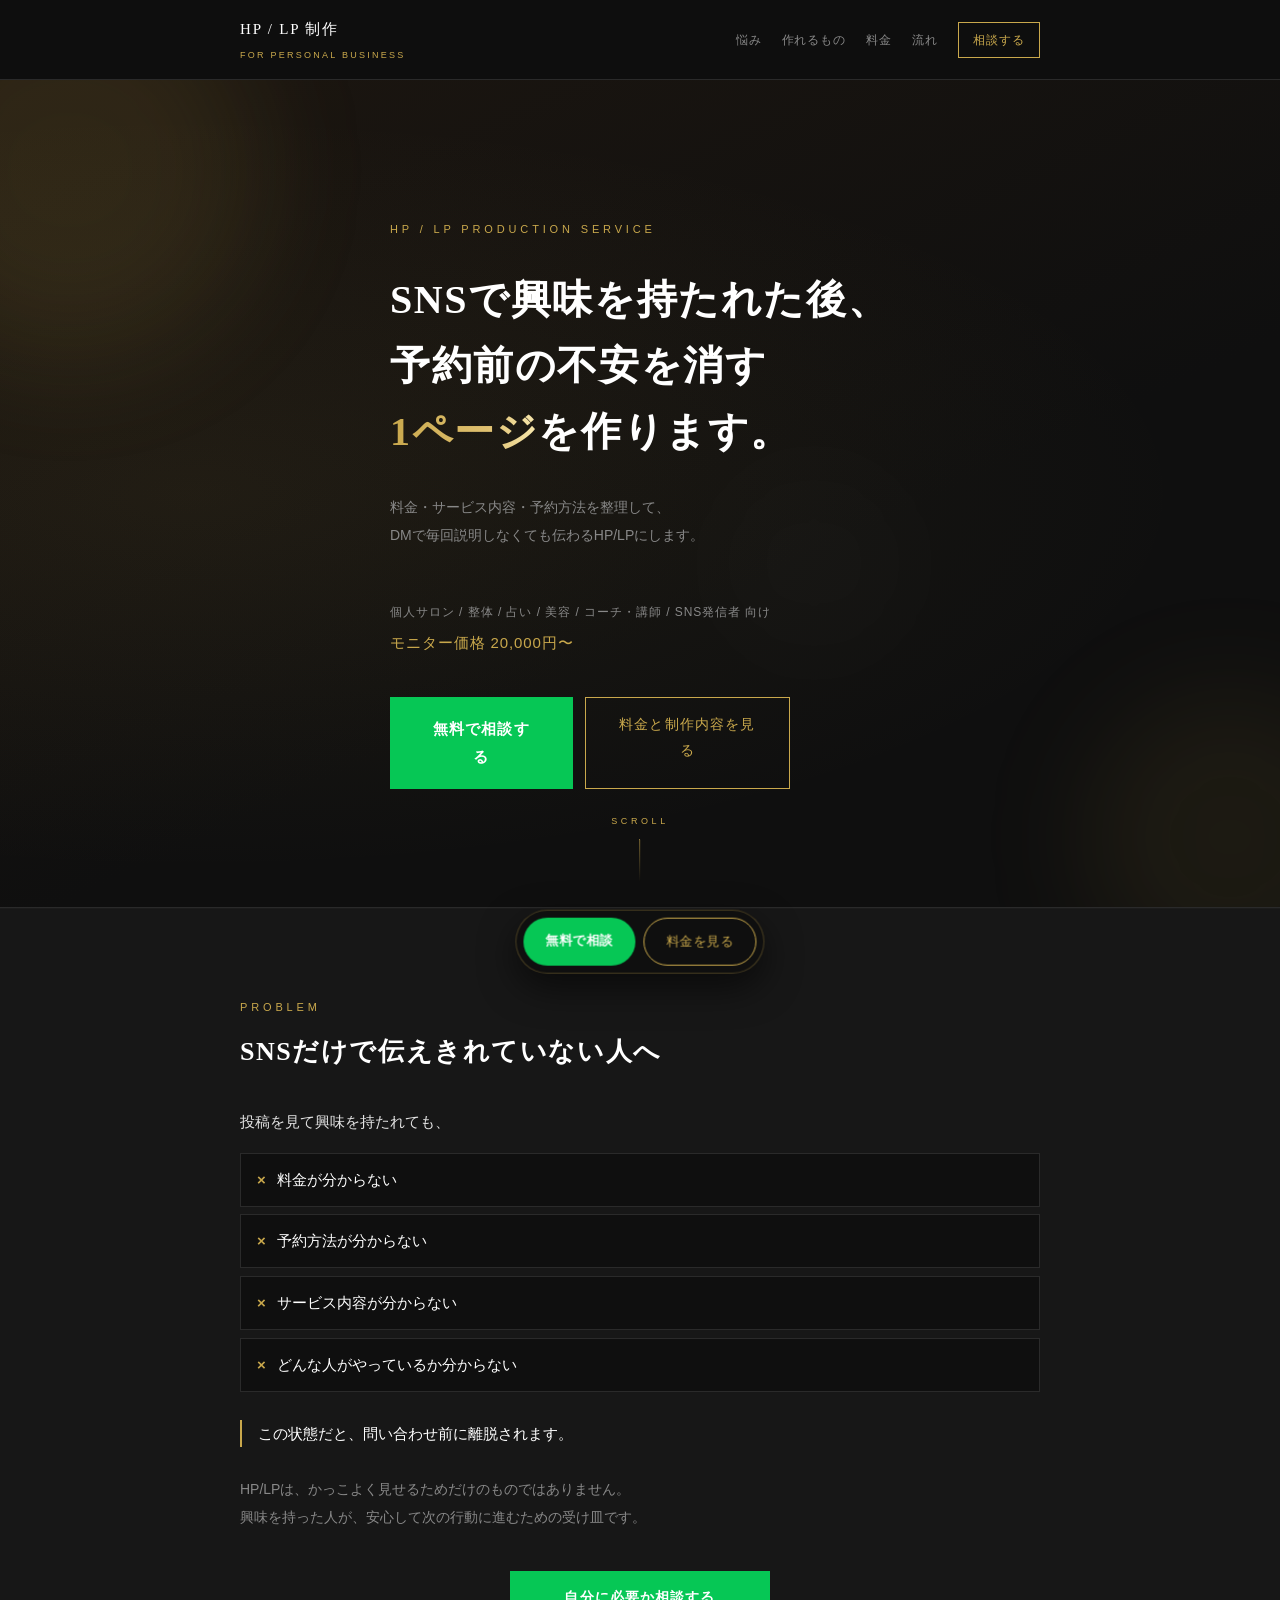
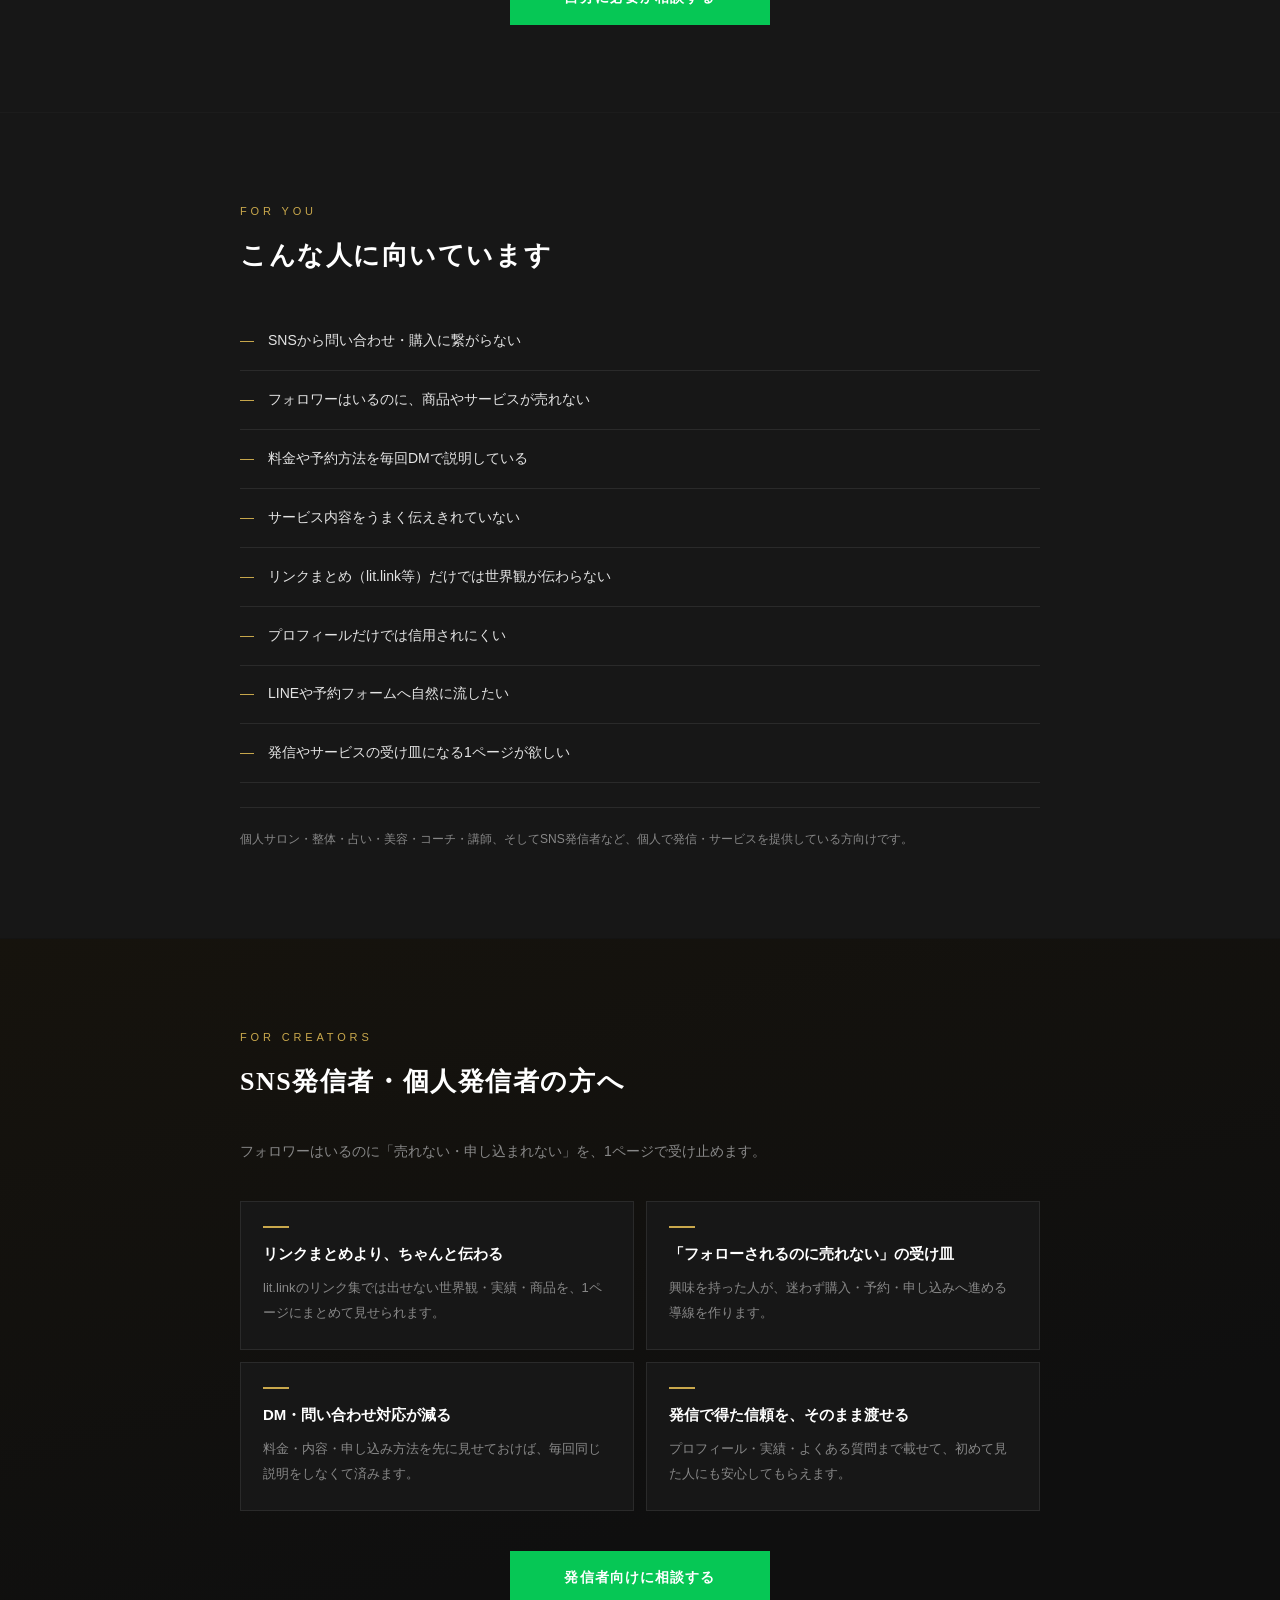
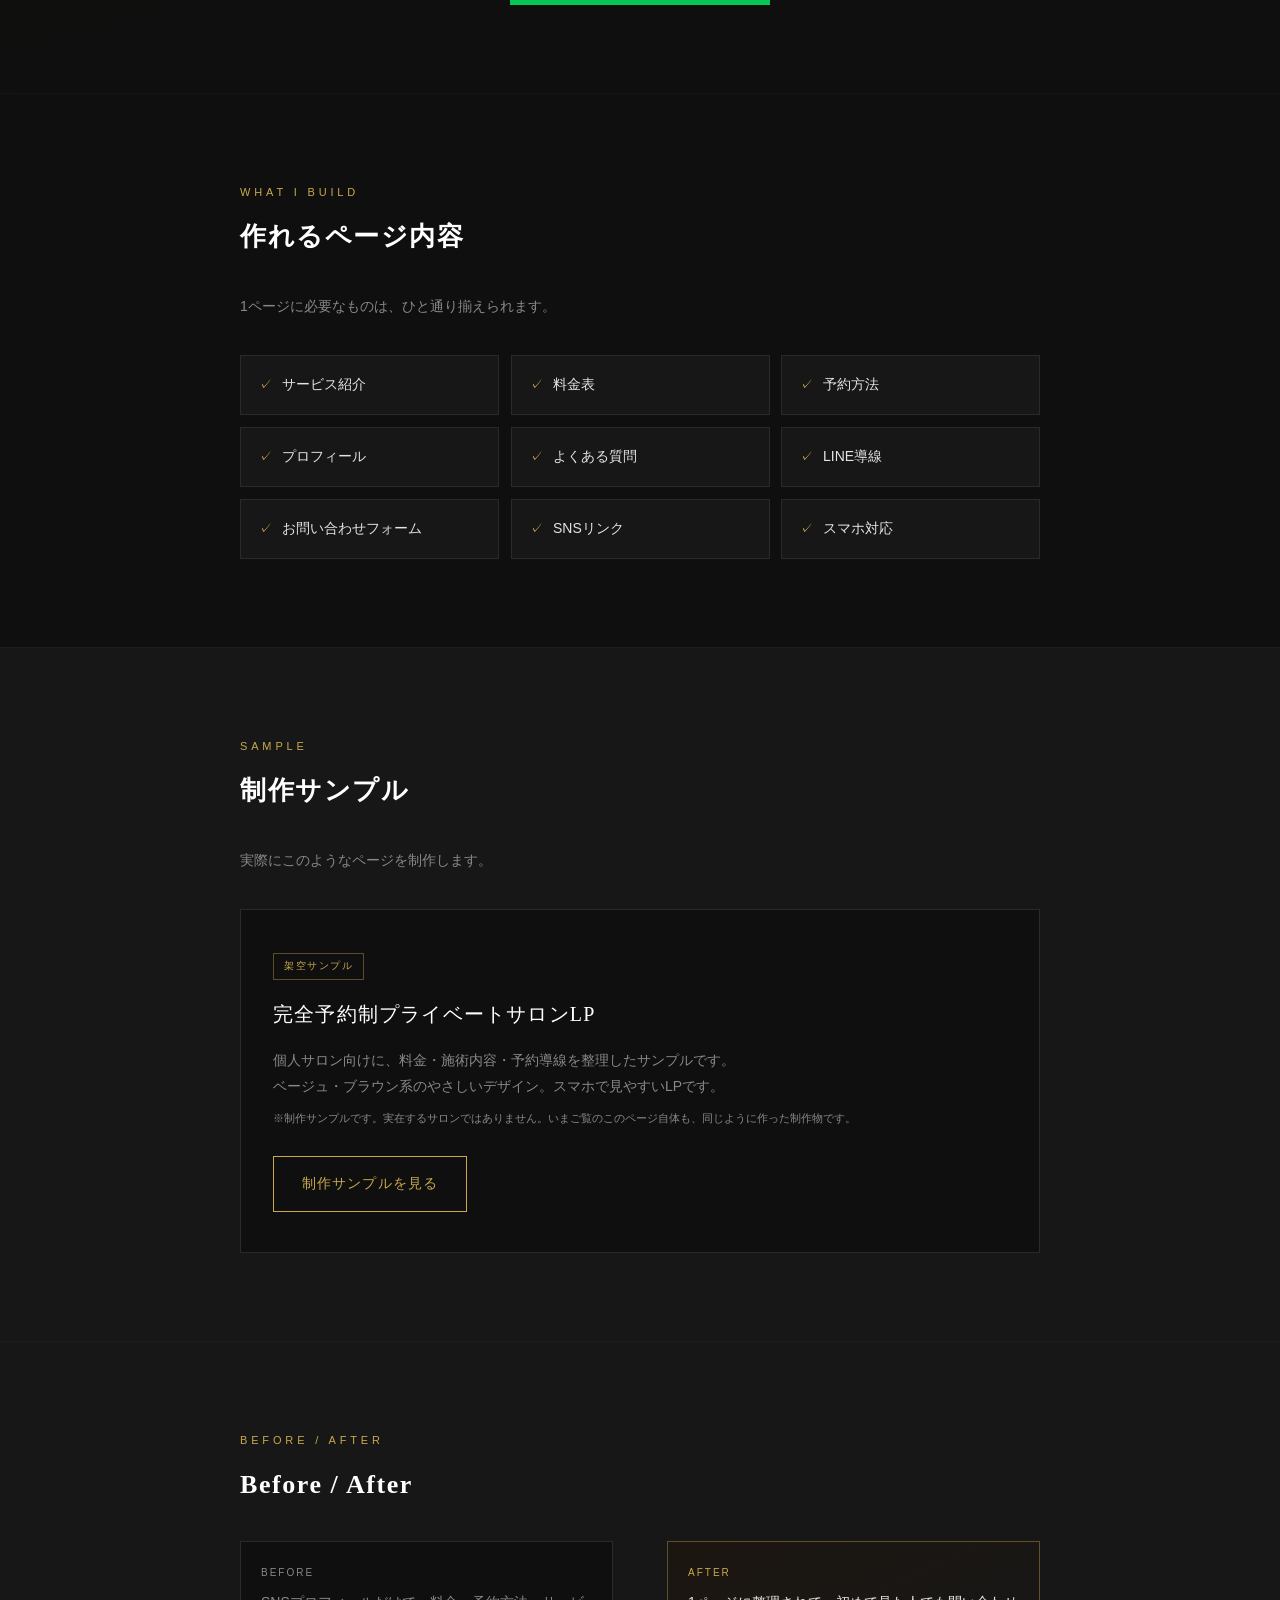
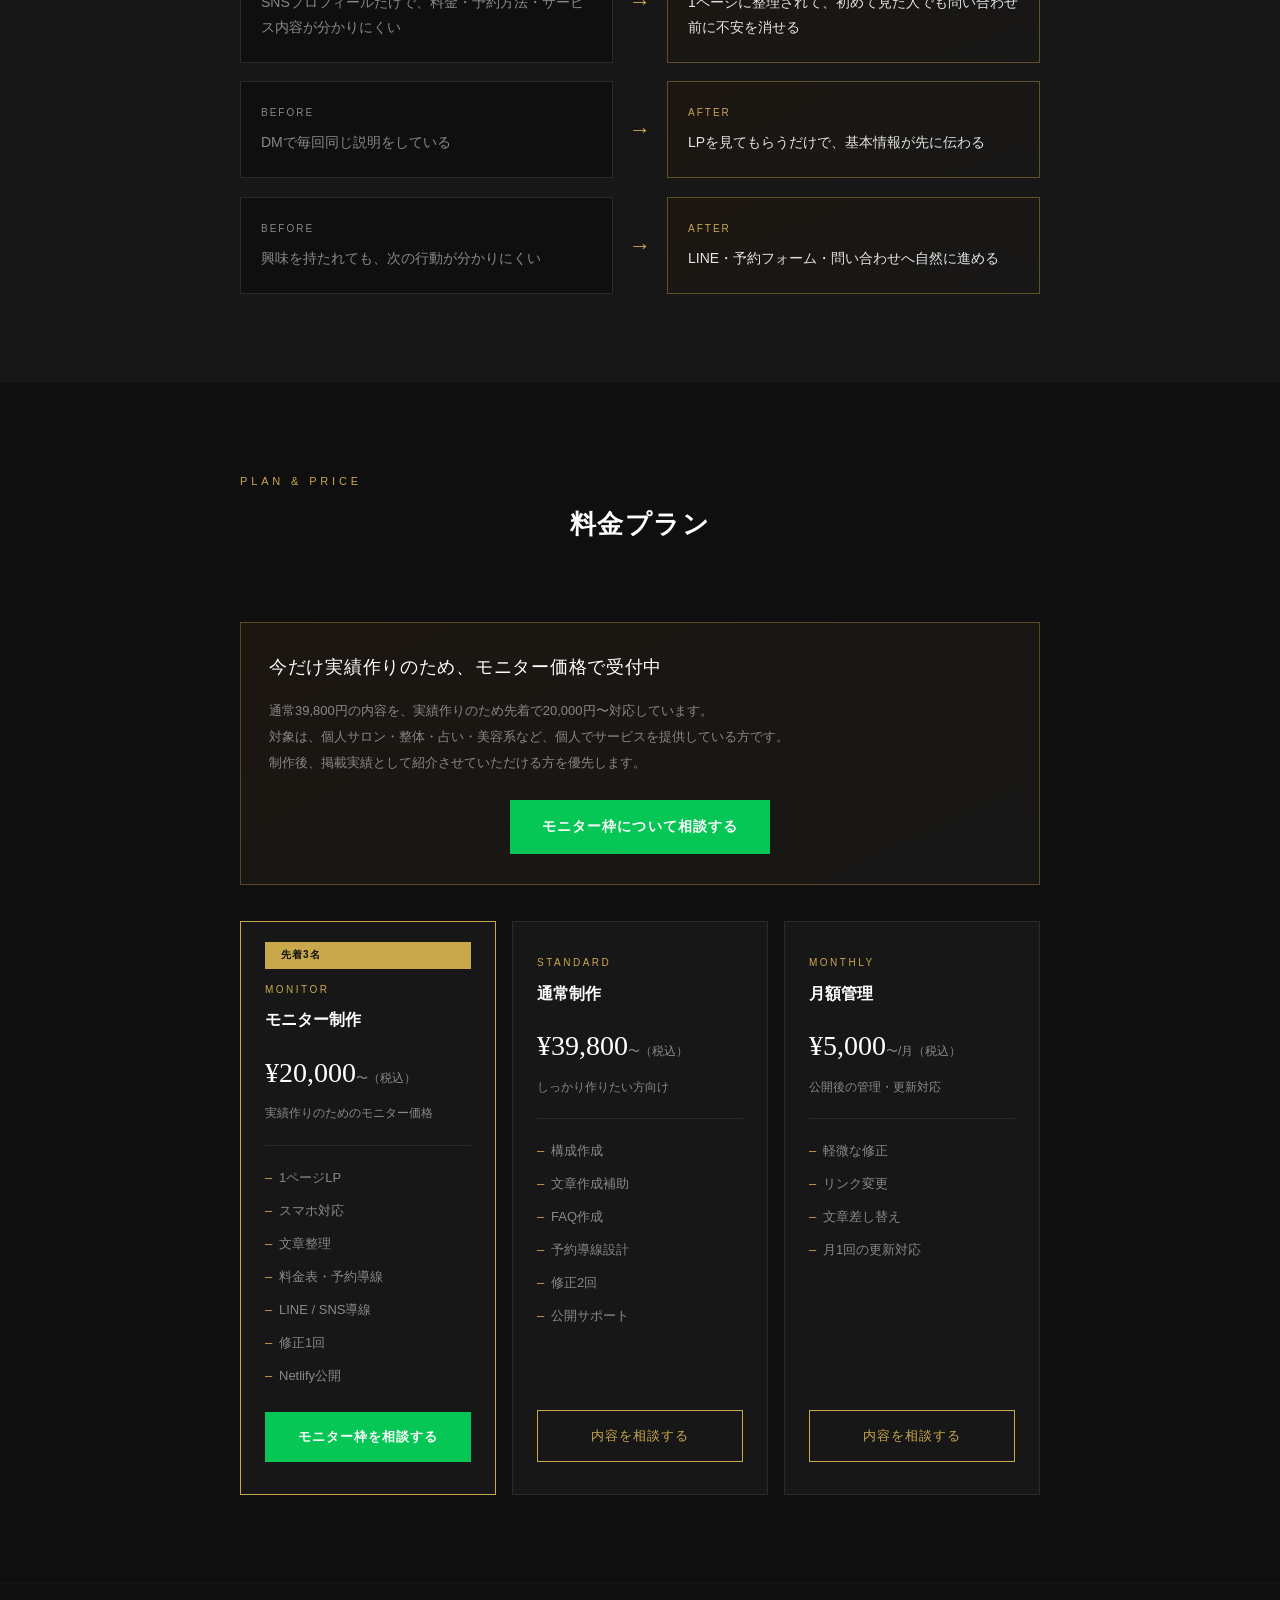
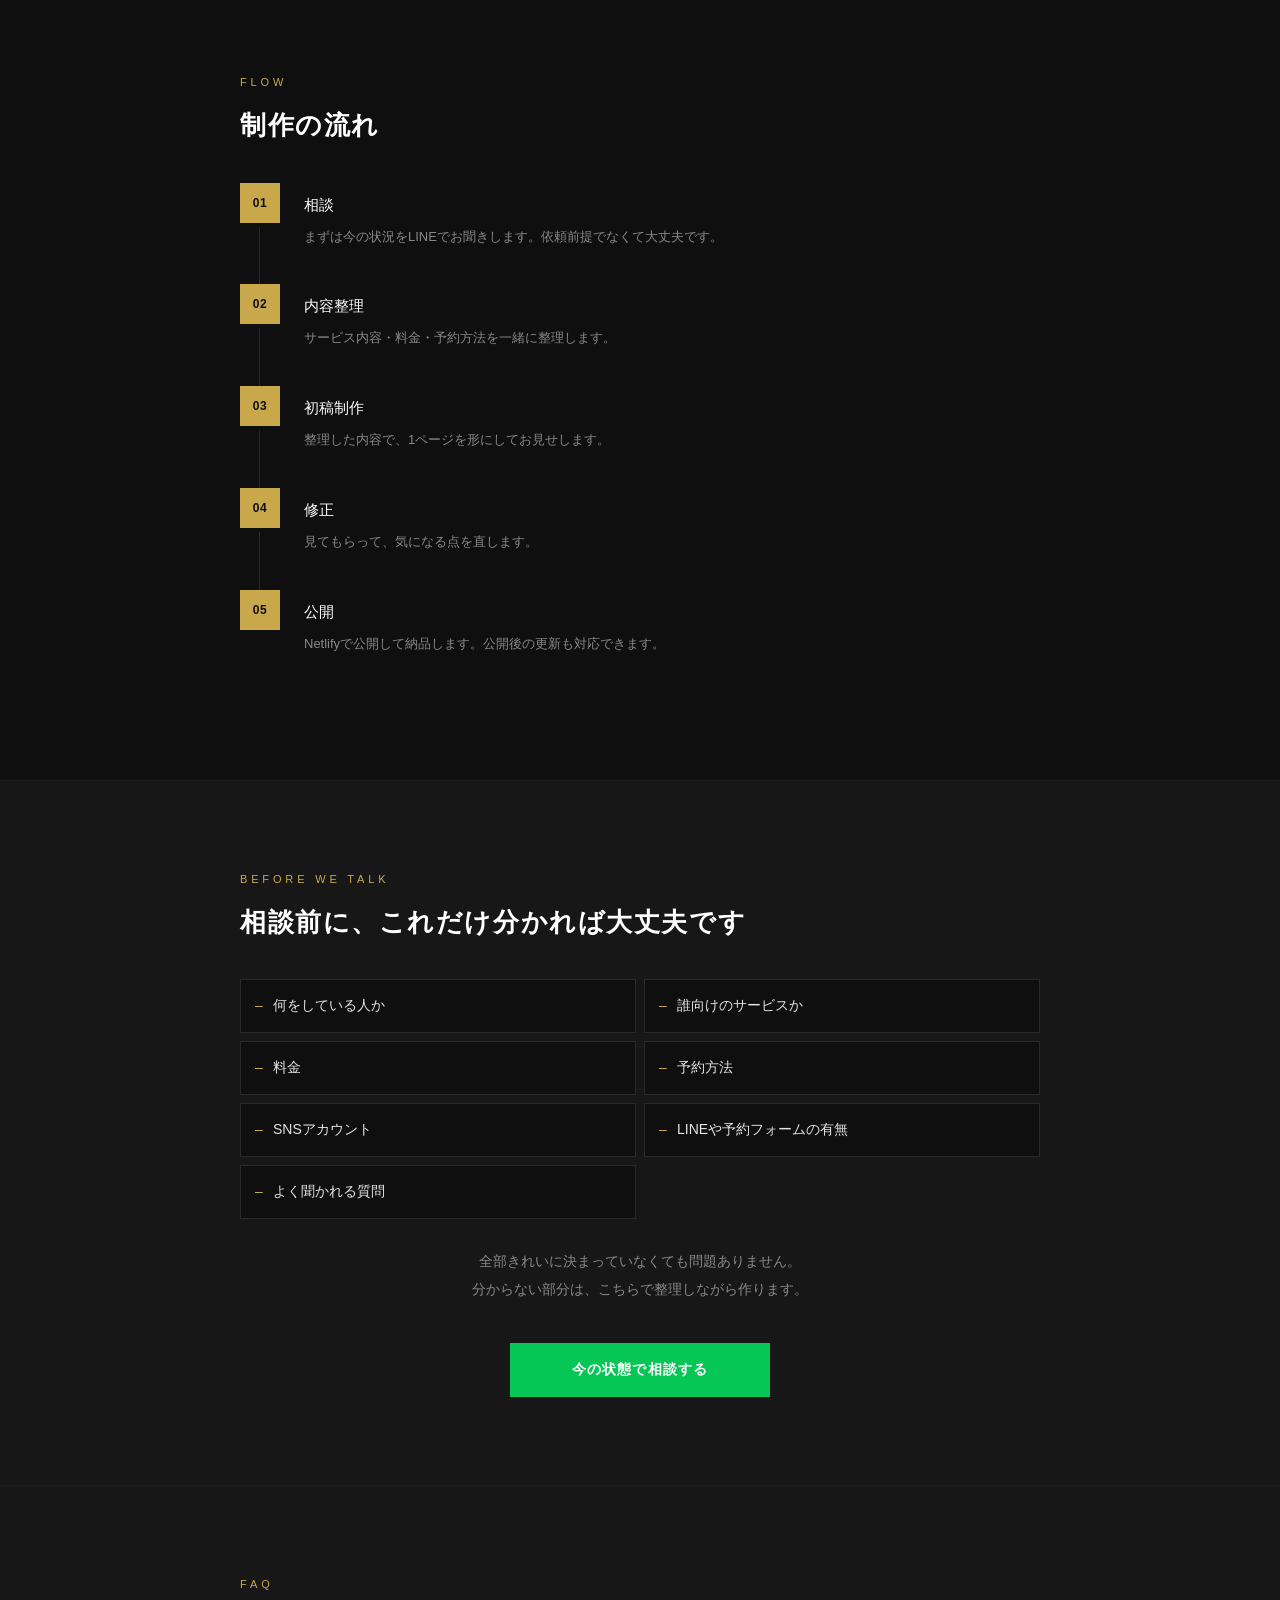
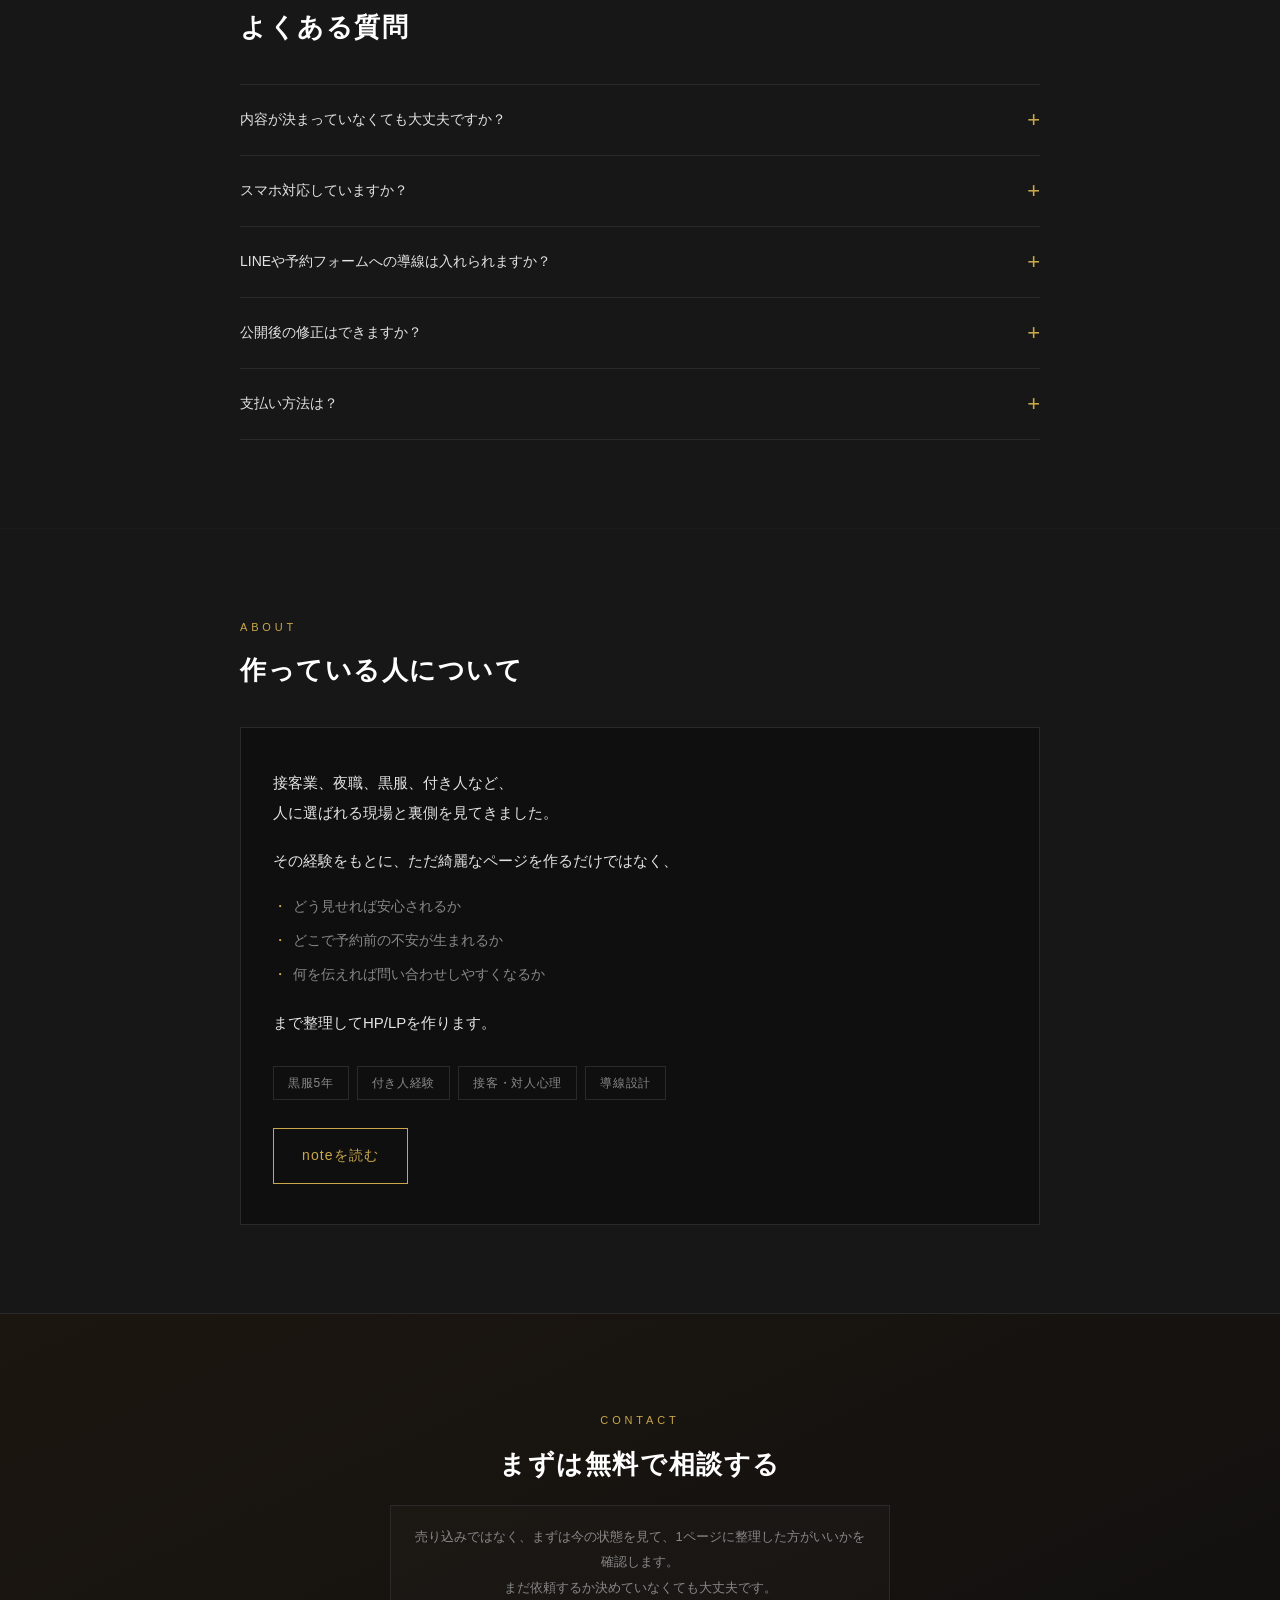
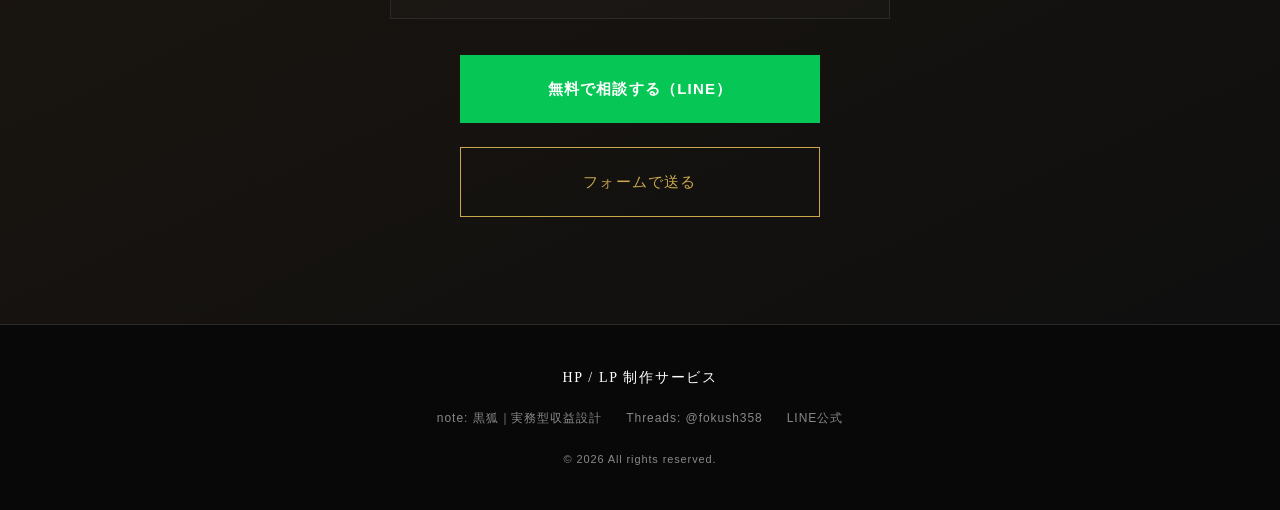
==== commit 980fe5ca: "SNS発信者をターゲットに追加・発信者向けメリットを訴求 - FV業種ラインに コーチ・講師 / SNS発信者 を追加 - 「こんな人に向いています」に発信者の悩み2項目を追加（売れない・リンクまとめ" ====
--- a/service-lp/index.html
+++ b/service-lp/index.html
@@ -4,7 +4,7 @@
   <meta charset="UTF-8">
   <meta name="viewport" content="width=device-width, initial-scale=1.0">
   <title>HP/LP制作サービス｜個人サロン・整体・占い・美容系向け</title>
-  <meta name="description" content="SNSで興味を持たれた後、予約前の不安を消す1ページHP/LPを制作。料金・サービス内容・予約方法を整理して、DMで毎回説明しなくても伝わるページに。個人サロン・整体・占い・美容系向け、モニター価格20,000円〜。まずは無料相談から。">
+  <meta name="description" content="SNSで興味を持たれた後、予約前の不安を消す1ページHP/LPを制作。料金・サービス内容・予約方法を整理して、DMで毎回説明しなくても伝わるページに。個人サロン・整体・占い・美容・コーチ・講師・SNS発信者向け、モニター価格20,000円〜。まずは無料相談から。">
 
   <!-- OGP -->
   <meta property="og:title" content="SNSで興味を持たれた後、予約前の不安を消す1ページを作ります">
@@ -59,7 +59,7 @@
       </p>
       <!-- ▼ 補足（対象・価格） -->
       <div class="hero-meta">
-        <span class="hero-meta-target">個人サロン / 整体 / 占い / 美容系向け</span>
+        <span class="hero-meta-target">個人サロン / 整体 / 占い / 美容 / コーチ・講師 / SNS発信者 向け</span>
         <span class="hero-meta-price">モニター価格 20,000円〜</span>
       </div>
       <!-- ▼ メインCTA（1つ目：LINE無料相談 / 2つ目：料金へ） -->
@@ -109,14 +109,49 @@
       <span class="section-label">For You</span>
       <h2 class="section-title">こんな人に向いています</h2>
       <ul class="target-list">
-        <li>SNSから問い合わせに繋がらない</li>
+        <li>SNSから問い合わせ・購入に繋がらない</li>
+        <li>フォロワーはいるのに、商品やサービスが売れない</li>
         <li>料金や予約方法を毎回DMで説明している</li>
         <li>サービス内容をうまく伝えきれていない</li>
+        <li>リンクまとめ（lit.link等）だけでは世界観が伝わらない</li>
         <li>プロフィールだけでは信用されにくい</li>
         <li>LINEや予約フォームへ自然に流したい</li>
-        <li>個人サービス用の受け皿が欲しい</li>
+        <li>発信やサービスの受け皿になる1ページが欲しい</li>
       </ul>
-      <p class="target-note">個人サロン・セラピスト・美容師・整体・占い師など個人サービス向けです。</p>
+      <p class="target-note">個人サロン・整体・占い・美容・コーチ・講師、そしてSNS発信者など、個人で発信・サービスを提供している方向けです。</p>
+    </div>
+  </section>
+
+  <!-- =============================
+       SNS発信者・個人発信者向けメリット
+       ============================= -->
+  <section id="creator">
+    <div class="section-inner">
+      <span class="section-label">For Creators</span>
+      <h2 class="section-title">SNS発信者・個人発信者の方へ</h2>
+      <p class="section-desc">フォロワーはいるのに「売れない・申し込まれない」を、1ページで受け止めます。</p>
+      <div class="benefit-list">
+        <div class="benefit-item">
+          <div class="benefit-title">リンクまとめより、ちゃんと伝わる</div>
+          <p class="benefit-desc">lit.linkのリンク集では出せない世界観・実績・商品を、1ページにまとめて見せられます。</p>
+        </div>
+        <div class="benefit-item">
+          <div class="benefit-title">「フォローされるのに売れない」の受け皿</div>
+          <p class="benefit-desc">興味を持った人が、迷わず購入・予約・申し込みへ進める導線を作ります。</p>
+        </div>
+        <div class="benefit-item">
+          <div class="benefit-title">DM・問い合わせ対応が減る</div>
+          <p class="benefit-desc">料金・内容・申し込み方法を先に見せておけば、毎回同じ説明をしなくて済みます。</p>
+        </div>
+        <div class="benefit-item">
+          <div class="benefit-title">発信で得た信頼を、そのまま渡せる</div>
+          <p class="benefit-desc">プロフィール・実績・よくある質問まで載せて、初めて見た人にも安心してもらえます。</p>
+        </div>
+      </div>
+      <!-- ▼ 相談CTA（LINE） -->
+      <div class="section-cta">
+        <a href="https://lin.ee/uL7b9nwP" class="btn btn-line" target="_blank" rel="noopener noreferrer">発信者向けに相談する</a>
+      </div>
     </div>
   </section>
 
--- a/service-lp/style.css
+++ b/service-lp/style.css
@@ -1577,6 +1577,54 @@
   line-height: 2;
 }
 
+/* --- SNS発信者・個人発信者向けメリット --- */
+#creator {
+  background: linear-gradient(165deg, #16130d, var(--color-bg) 70%);
+}
+.benefit-list {
+  display: grid;
+  grid-template-columns: 1fr;
+  gap: 12px;
+}
+@media (min-width: 600px) {
+  .benefit-list {
+    grid-template-columns: 1fr 1fr;
+  }
+}
+.benefit-item {
+  border: 1px solid var(--color-border);
+  background: var(--color-surface);
+  padding: 24px 22px;
+  transition: border-color 0.3s ease,
+              transform 0.4s cubic-bezier(0.22, 1, 0.36, 1);
+}
+.benefit-item::before {
+  content: '';
+  display: block;
+  width: 26px;
+  height: 2px;
+  background: var(--color-gold);
+  margin-bottom: 14px;
+}
+.benefit-title {
+  font-size: 15px;
+  color: var(--color-white);
+  font-weight: bold;
+  line-height: 1.6;
+  margin-bottom: 10px;
+}
+.benefit-desc {
+  font-size: 13px;
+  color: var(--color-text-muted);
+  line-height: 1.9;
+}
+@media (hover: hover) {
+  .benefit-item:hover {
+    border-color: rgba(201, 168, 76, 0.4);
+    transform: translateY(-3px);
+  }
+}
+
 /* --- 4. 作れるページ内容 --- */
 #contents {
   background: var(--color-bg);
